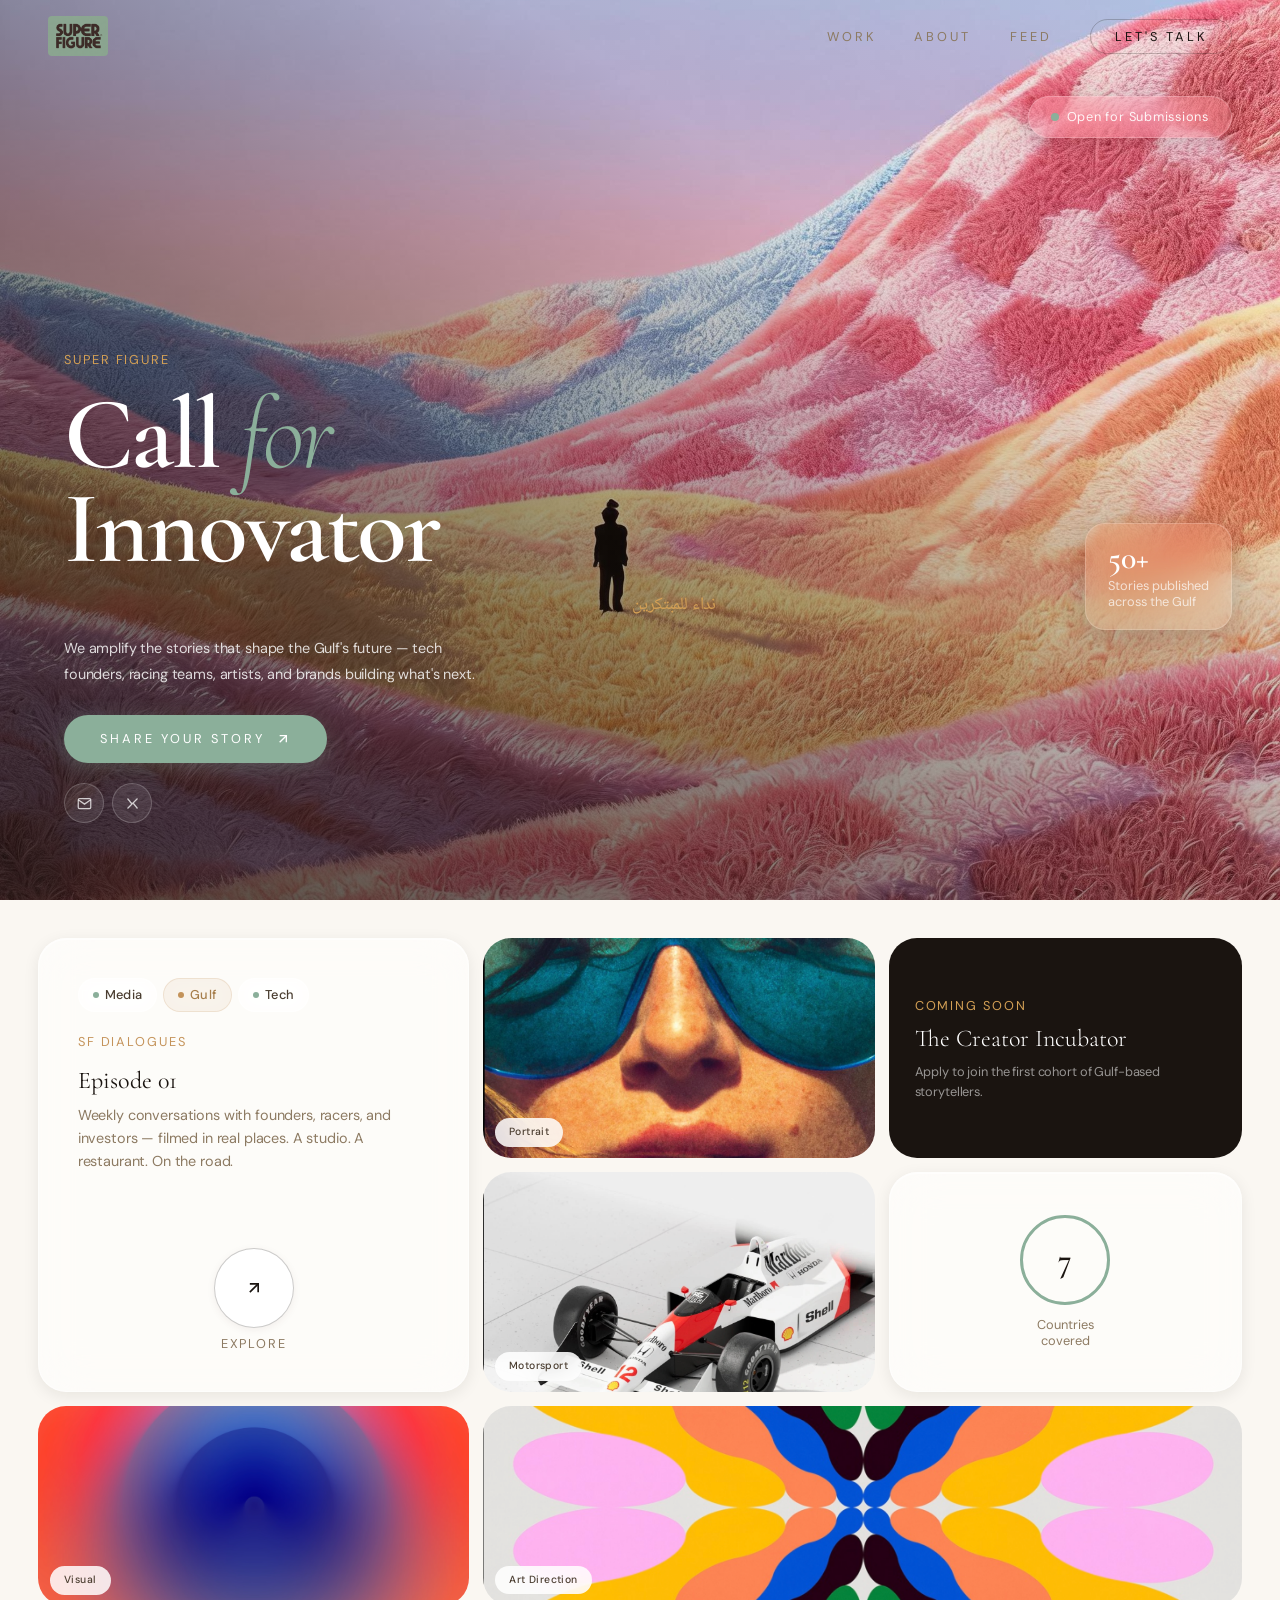
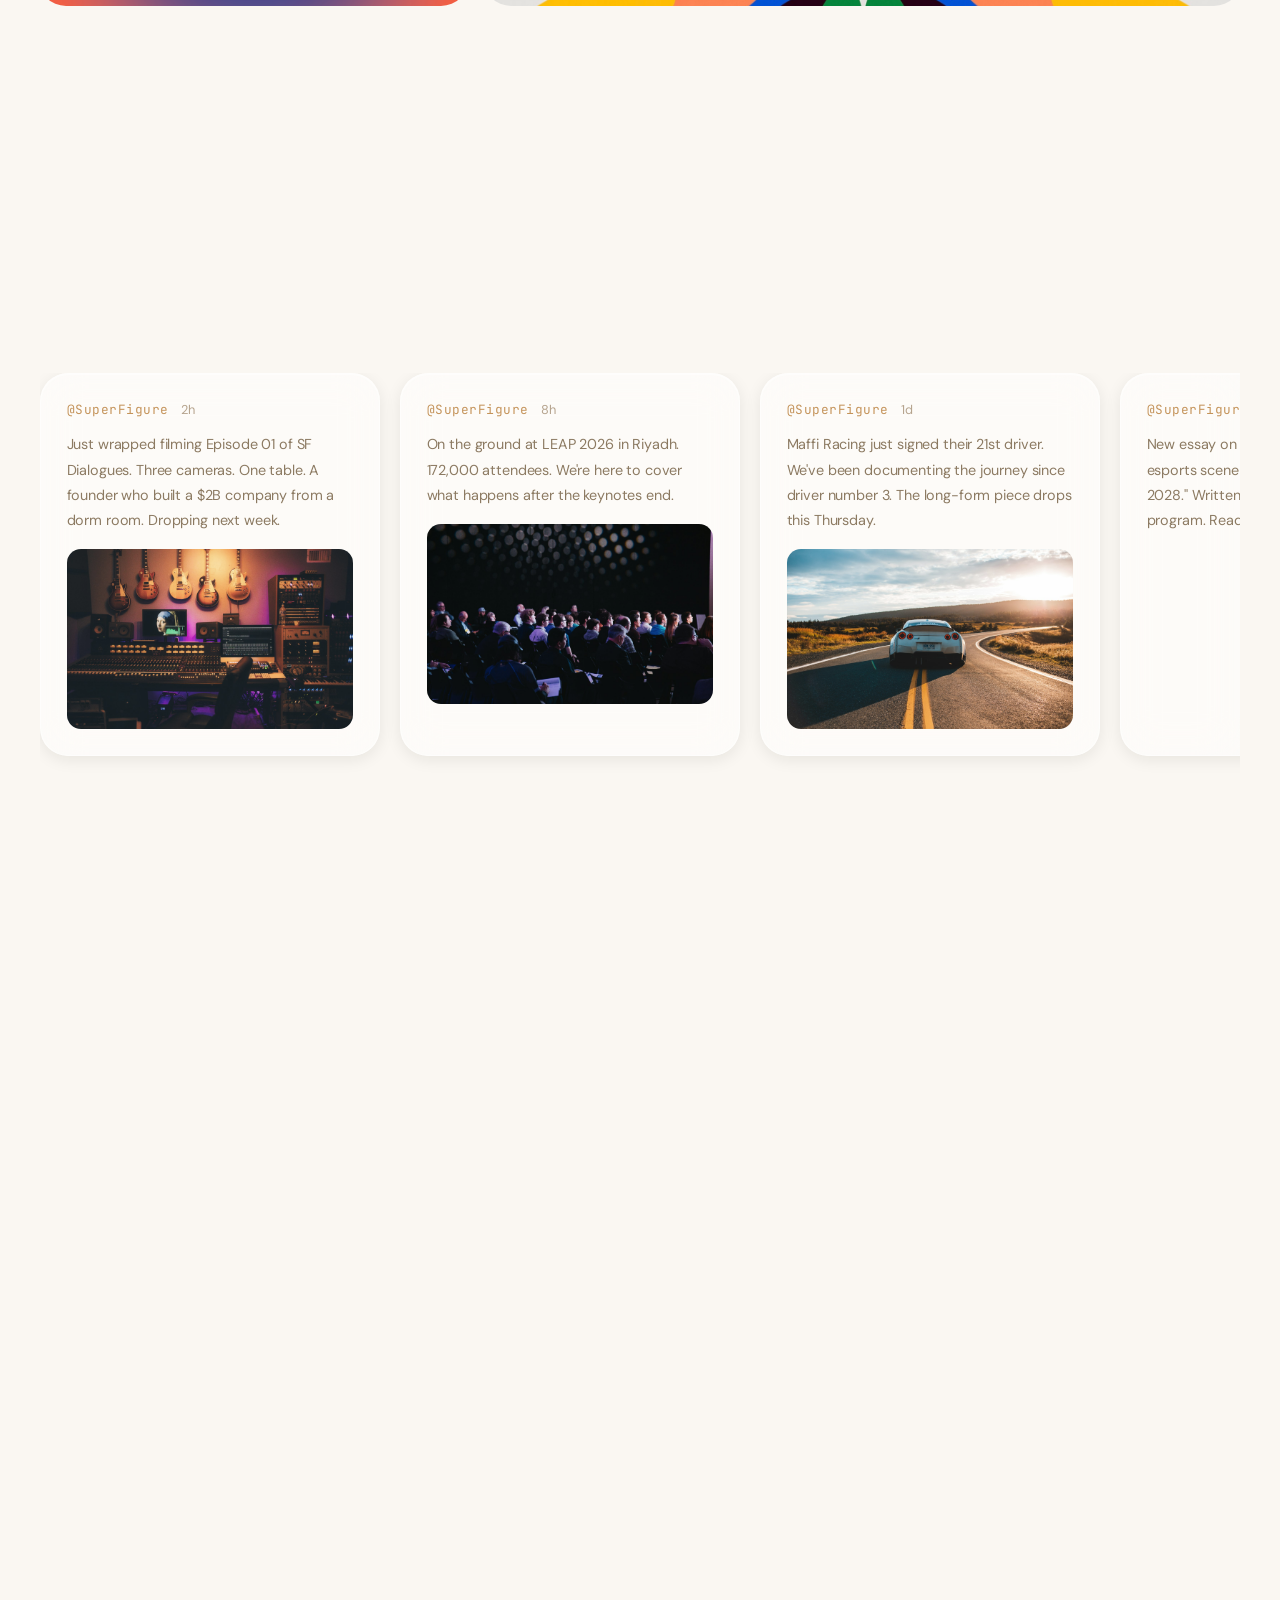
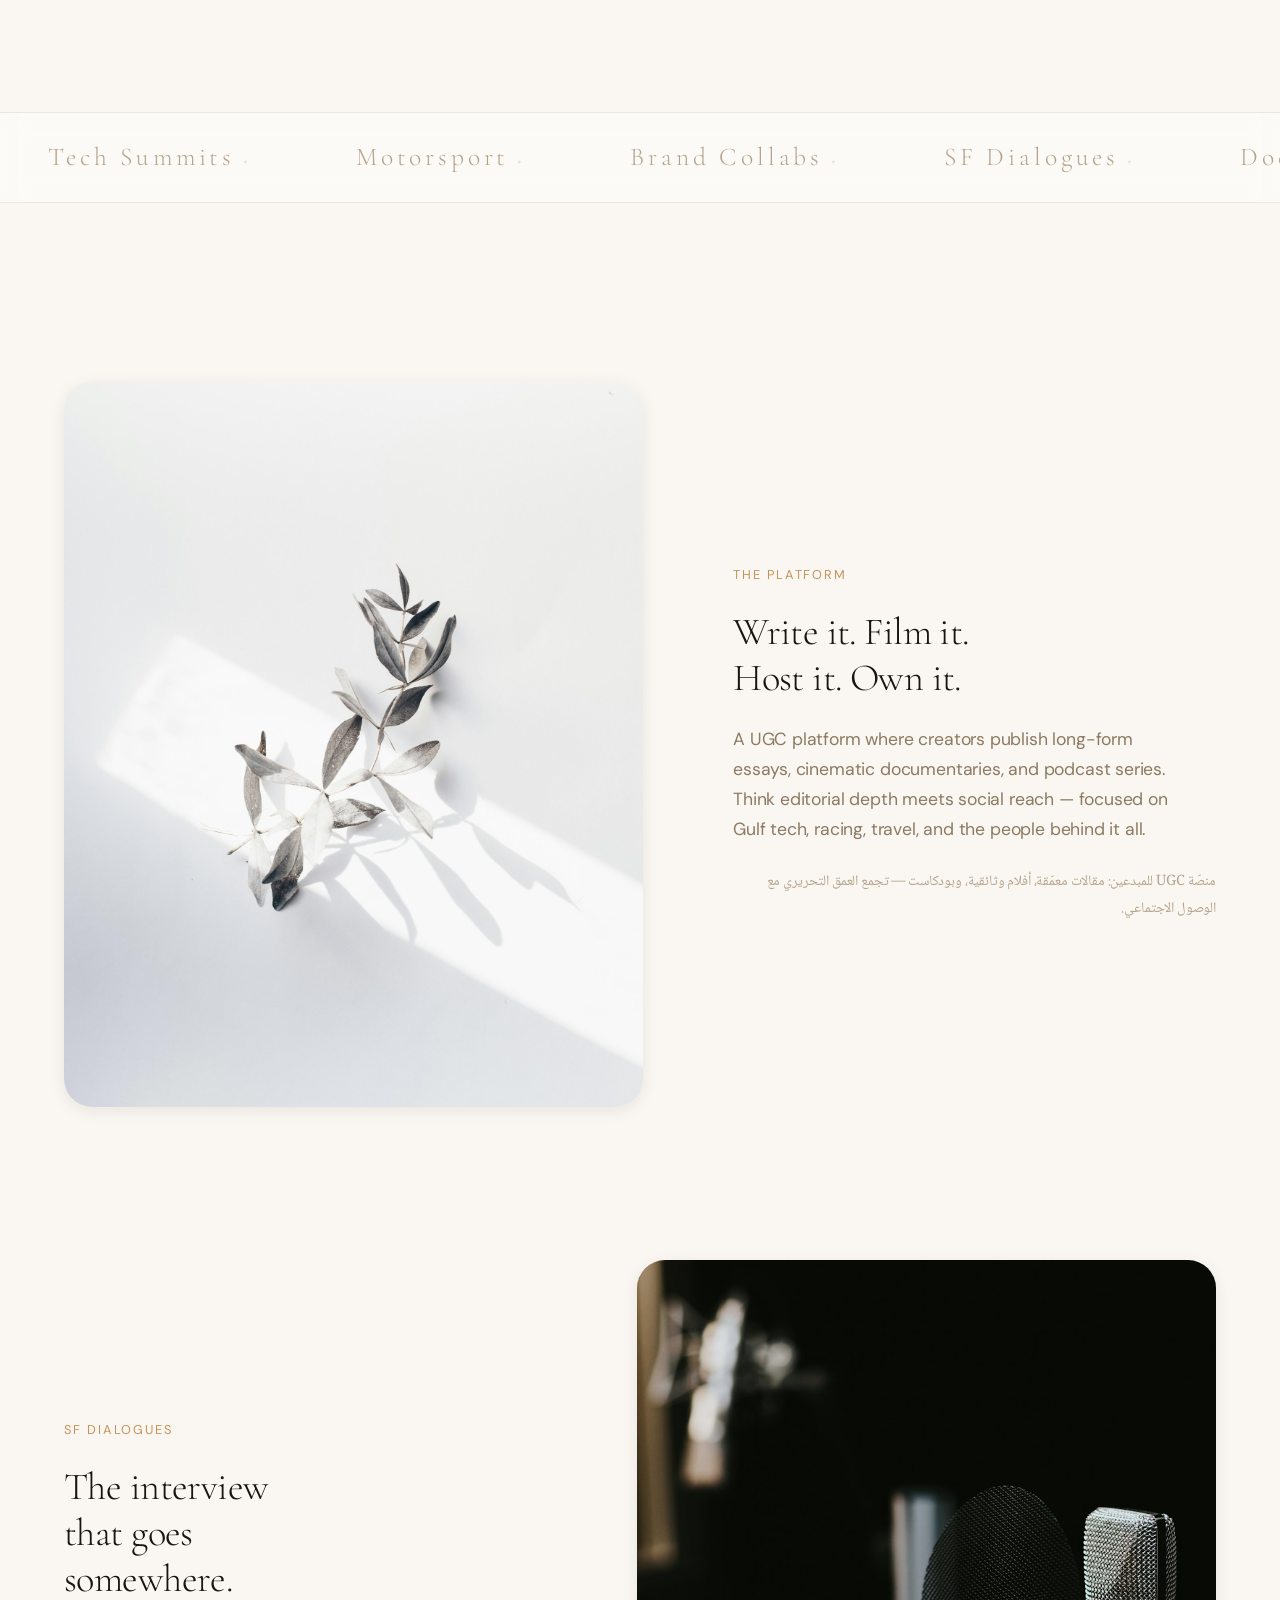
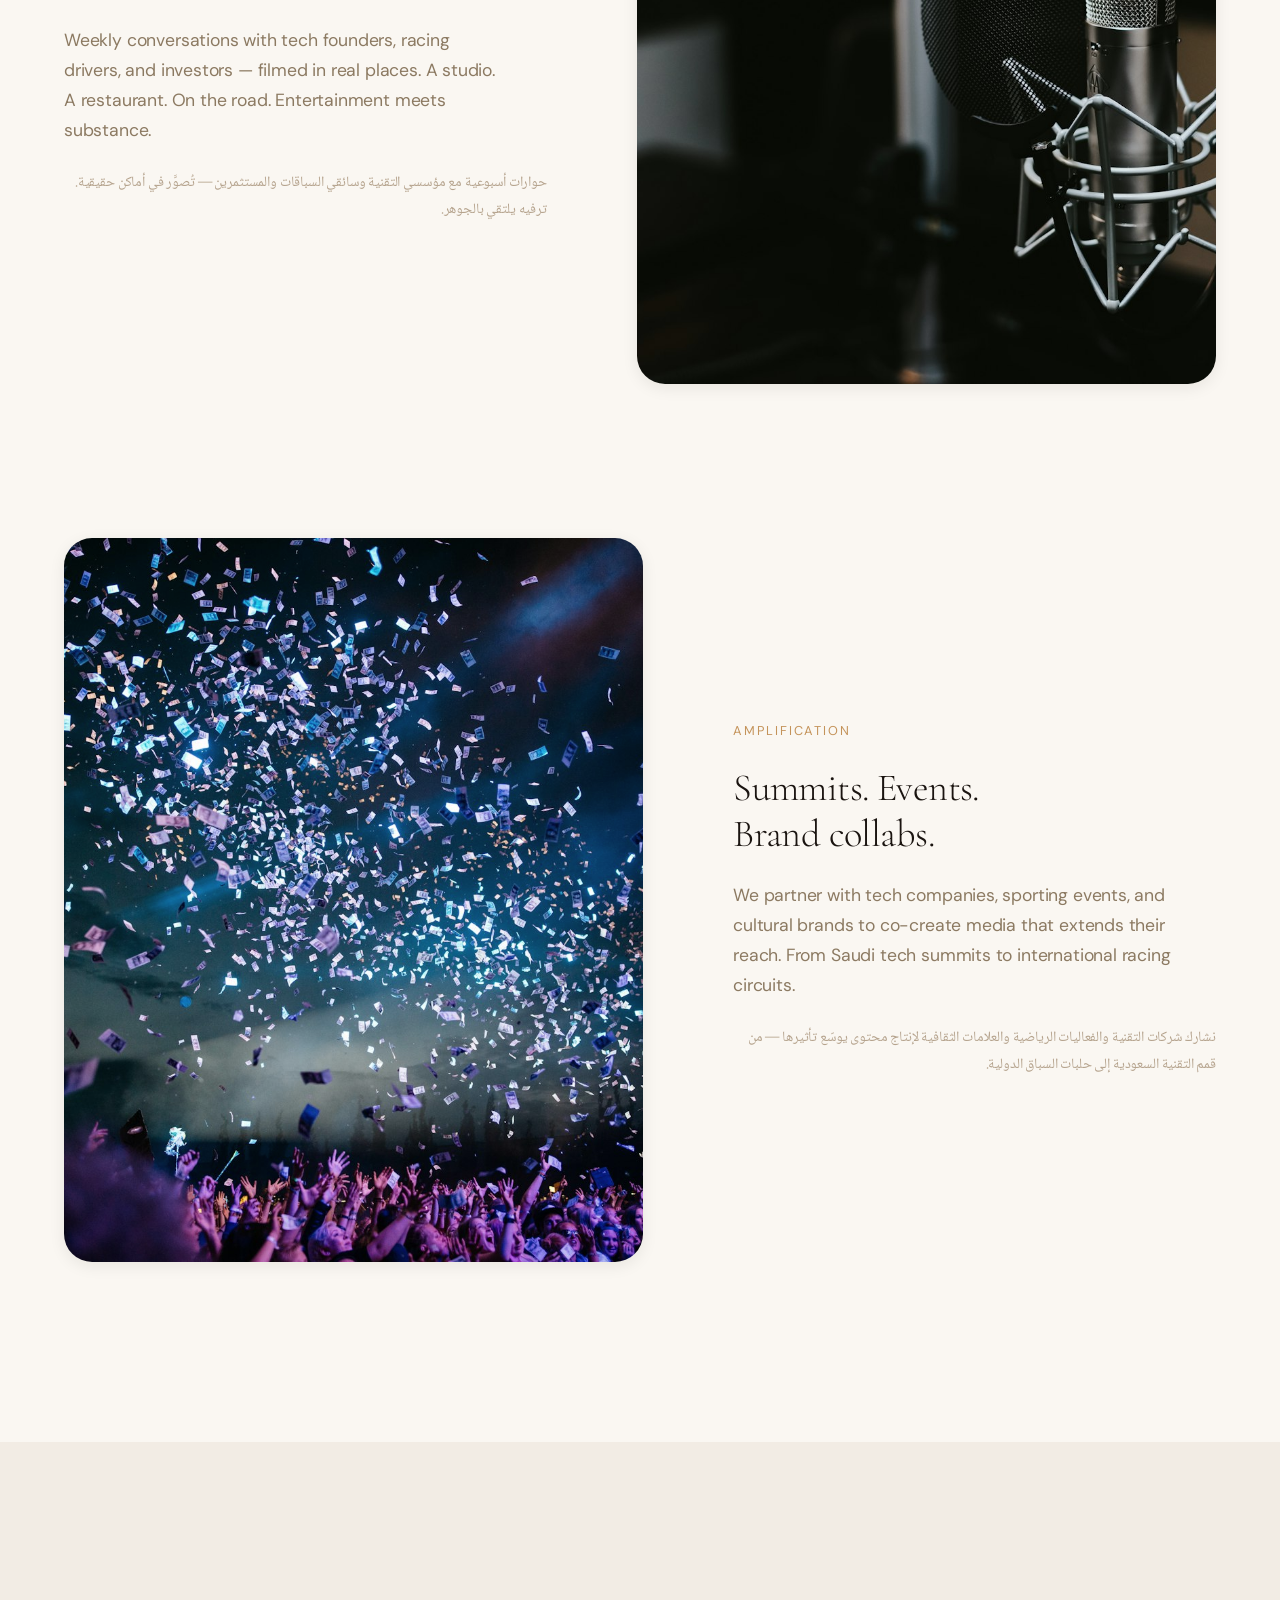
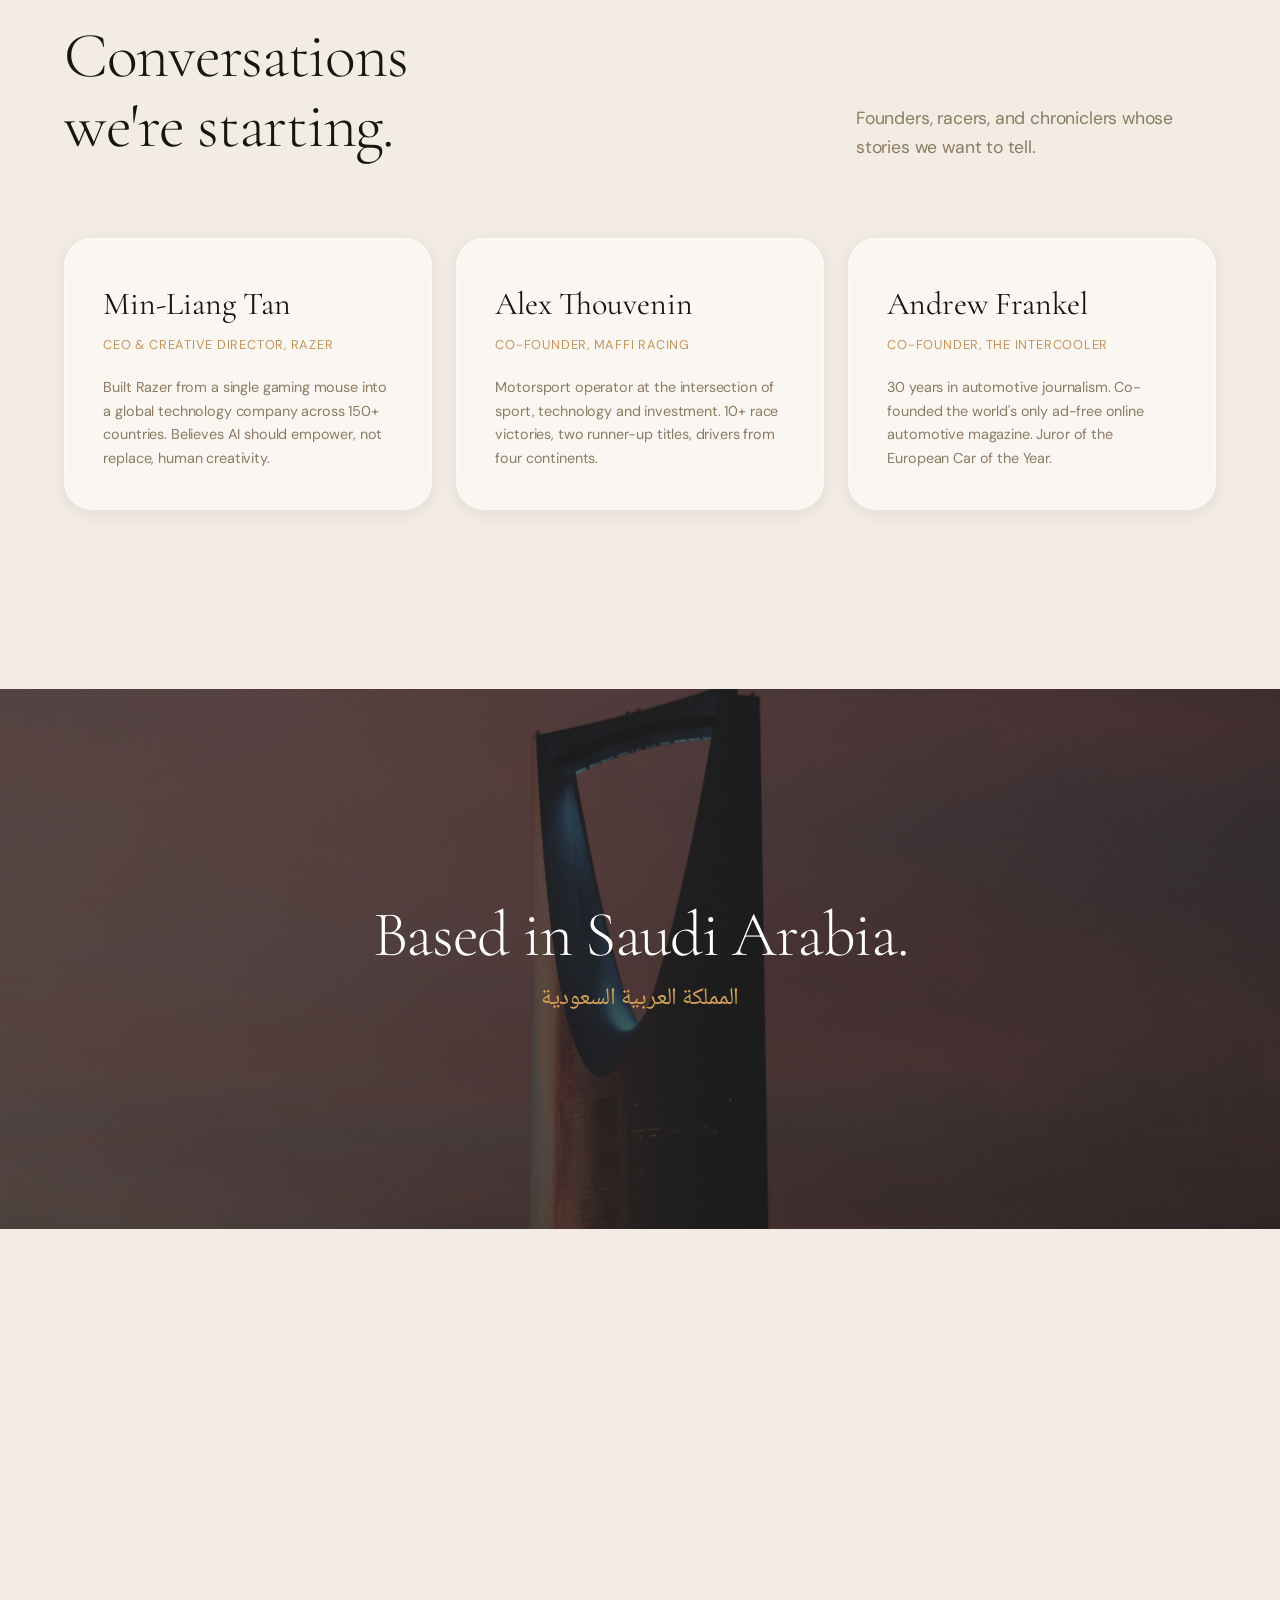
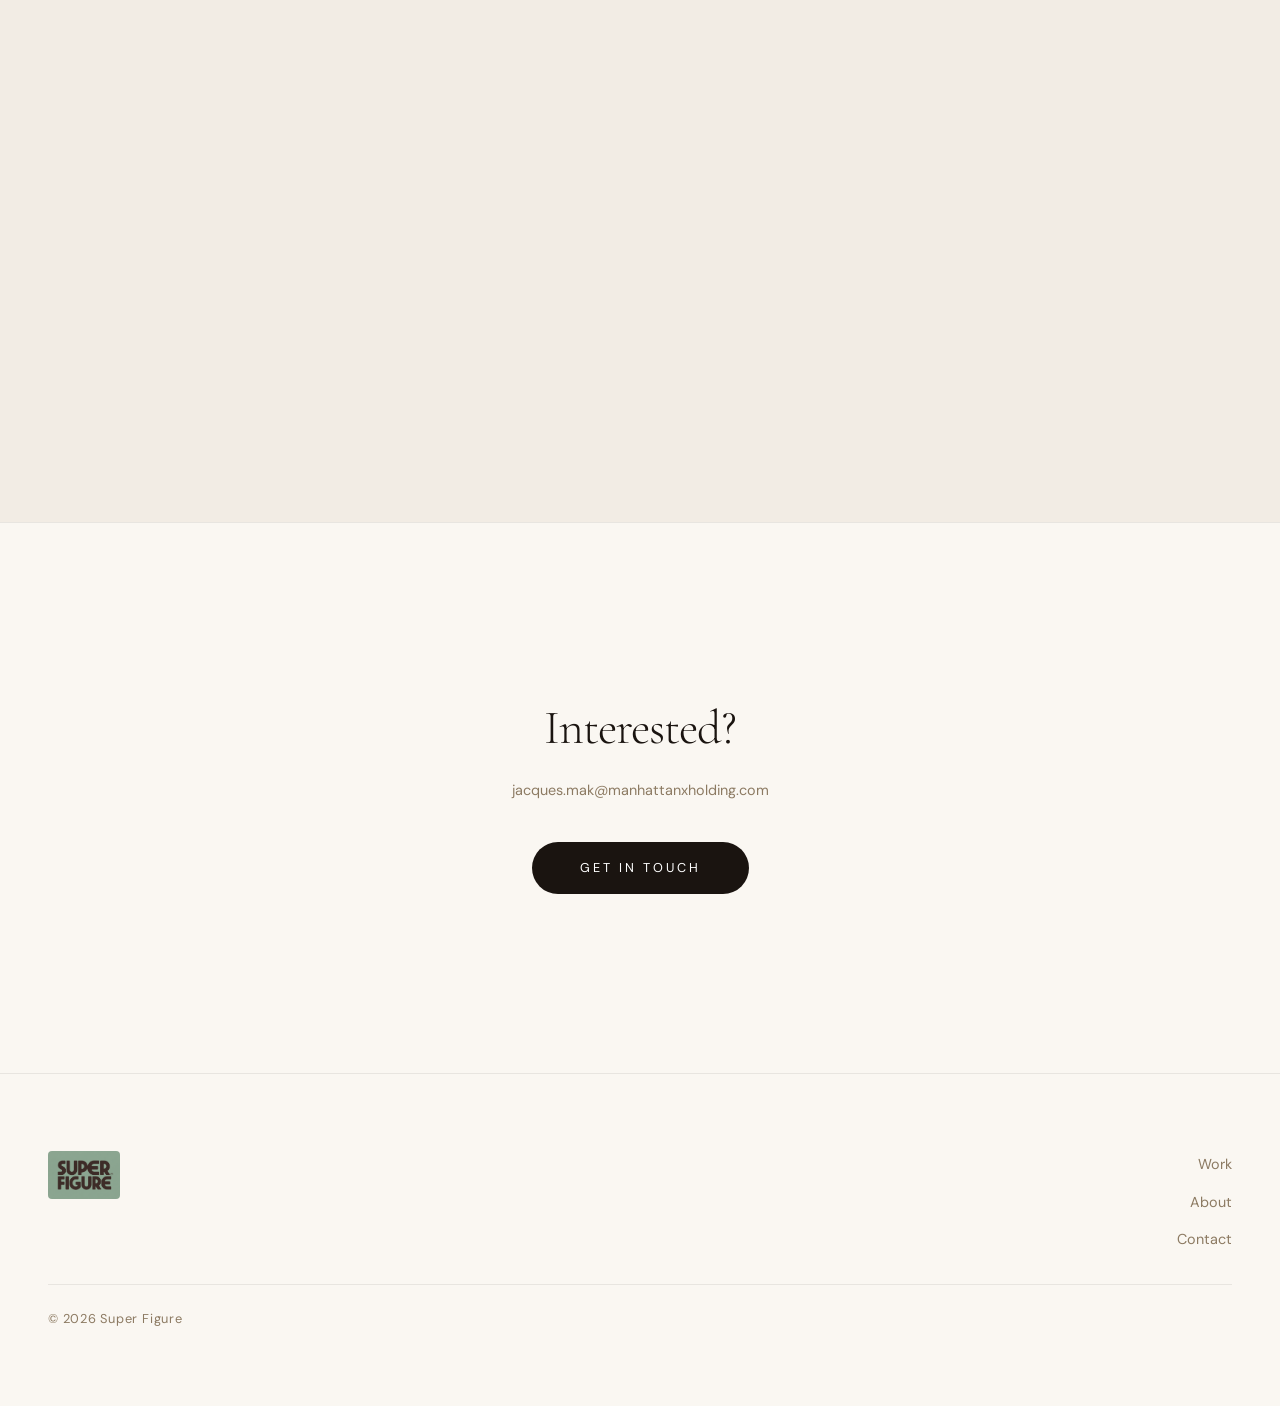
==== index.html @ fd744ec8 "people page" ====
<!DOCTYPE html>
<html lang="en" dir="ltr">
<head>
  <meta charset="UTF-8">
  <meta name="viewport" content="width=device-width, initial-scale=1.0">
  <title>SUPER FIGURE</title>
  <meta name="description" content="SUPER FIGURE — a media house for the Gulf and beyond.">
  <meta property="og:title" content="SUPER FIGURE">
  <meta property="og:description" content="A media house for the Gulf and beyond.">
  <meta property="og:type" content="website">

  <link rel="preconnect" href="https://fonts.googleapis.com">
  <link rel="preconnect" href="https://fonts.gstatic.com" crossorigin>
  <link href="https://fonts.googleapis.com/css2?family=Cormorant+Garamond:ital,wght@0,300;0,400;0,600;1,300;1,400&family=DM+Sans:ital,wght@0,300;0,400;0,500&family=JetBrains+Mono:wght@300;400&family=Noto+Naskh+Arabic:wght@400;500;600&display=swap" rel="stylesheet">
  <link rel="icon" type="image/svg+xml" href="favicon.svg">

  <link rel="stylesheet" href="styles/variables.css">
  <link rel="stylesheet" href="styles/base.css">
  <link rel="stylesheet" href="styles/components.css">
  <link rel="stylesheet" href="styles/animations.css">

  <style>
    .ar { font-family: var(--font-arabic); direction: rtl; }

    /* ===== SAGE BANDAGE STRIPS (background layer) ===== */
    .strips-bg {
      position: fixed;
      inset: 0;
      z-index: 0;
      pointer-events: none;
      overflow: hidden;
    }
    .strip {
      position: absolute;
      background: var(--sage);
      border-radius: 6px;
      will-change: transform;
      transition: transform 0.8s cubic-bezier(0.23, 1, 0.32, 1);
    }
    .strip--solid { opacity: 0.18; }
    .strip--outline {
      background: transparent;
      border: 3.5px solid var(--sage);
      opacity: 0.22;
    }
    .strip-1  { width: 420px; height: 48px; top: 4%;   left: -5%;  transform: rotate(-14deg); }
    .strip-2  { width: 600px; height: 38px; top: 12%;  right: -8%; transform: rotate(8deg); }
    .strip-3  { width: 320px; height: 56px; top: 26%;  left: 5%;   transform: rotate(-32deg); }
    .strip-4  { width: 500px; height: 32px; top: 38%;  right: 6%;  transform: rotate(18deg); }
    .strip-5  { width: 700px; height: 44px; top: 50%;  left: -10%; transform: rotate(-6deg); }
    .strip-6  { width: 350px; height: 60px; top: 60%;  right: -4%; transform: rotate(26deg); }
    .strip-7  { width: 550px; height: 36px; top: 72%;  left: 10%;  transform: rotate(-22deg); }
    .strip-8  { width: 440px; height: 42px; top: 84%;  right: 4%;  transform: rotate(12deg); }
    .strip-9  { width: 280px; height: 68px; top: 18%;  left: 48%;  transform: rotate(-38deg); }
    .strip-10 { width: 650px; height: 28px; top: 44%;  left: 22%;  transform: rotate(4deg); }
    .strip-11 { width: 380px; height: 50px; top: 68%;  left: 42%;  transform: rotate(-16deg); }
    .strip-12 { width: 480px; height: 36px; top: 90%;  left: 30%;  transform: rotate(24deg); }
    .strip-13 { width: 520px; height: 52px; top: 6%;   left: 35%;  transform: rotate(-10deg); }
    .strip-14 { width: 380px; height: 40px; top: 34%;  right: -6%; transform: rotate(28deg); }
    .strip-15 { width: 460px; height: 34px; top: 56%;  left: 55%;  transform: rotate(-28deg); }
    .strip-16 { width: 300px; height: 58px; top: 80%;  left: -3%;  transform: rotate(16deg); }

    /* ===== GLASS MIXIN ===== */
    .glass {
      background: rgba(255, 255, 255, 0.55);
      backdrop-filter: blur(20px) saturate(1.4);
      -webkit-backdrop-filter: blur(20px) saturate(1.4);
      border: 1px solid rgba(255, 255, 255, 0.5);
    }
    .glass-strong {
      background: rgba(255, 255, 255, 0.72);
      backdrop-filter: blur(32px) saturate(1.6);
      -webkit-backdrop-filter: blur(32px) saturate(1.6);
      border: 1px solid rgba(255, 255, 255, 0.6);
    }
    .glass-subtle {
      background: rgba(255, 255, 255, 0.35);
      backdrop-filter: blur(12px) saturate(1.2);
      -webkit-backdrop-filter: blur(12px) saturate(1.2);
      border: 1px solid rgba(255, 255, 255, 0.3);
    }

    /* ===== PILL TAGS ===== */
    .pill {
      display: inline-flex;
      align-items: center;
      gap: 6px;
      padding: 6px 14px;
      border-radius: var(--radius-pill);
      font-size: var(--text-xs);
      font-weight: 500;
      letter-spacing: 0.02em;
      border: 1px solid rgba(255,255,255,0.5);
      background: rgba(255, 255, 255, 0.55);
      backdrop-filter: blur(12px);
      -webkit-backdrop-filter: blur(12px);
      color: var(--color-text-secondary);
      white-space: nowrap;
    }
    .pill .dot {
      width: 6px;
      height: 6px;
      border-radius: 50%;
      background: var(--sage);
    }
    .pill--gold .dot { background: var(--gold); }
    .pill--gold { border-color: var(--gold-soft-strong); background: var(--gold-soft); color: var(--gold-dim); }

    /* ===== STAT BADGE ===== */
    .stat-badge {
      background: var(--color-surface);
      border: 1px solid var(--color-border);
      border-radius: var(--radius-lg);
      padding: 16px 20px;
      box-shadow: var(--shadow-bento);
    }
    .stat-badge .number {
      font-family: var(--font-display);
      font-size: var(--text-2xl);
      font-weight: 600;
      color: var(--color-text);
      line-height: 1;
      letter-spacing: var(--tracking-display);
    }
    .stat-badge .label {
      font-size: var(--text-xs);
      color: var(--color-text-muted);
      margin-top: 4px;
      line-height: 1.3;
    }

    /* ===== CIRCLE CTA ===== */
    .circle-cta {
      width: 80px;
      height: 80px;
      border-radius: 50%;
      border: 1px solid var(--color-border-strong);
      background: var(--color-surface);
      display: flex;
      align-items: center;
      justify-content: center;
      cursor: pointer;
      transition: all var(--duration-fast) var(--ease-out-quint);
      box-shadow: var(--shadow-sm);
      text-decoration: none;
    }
    .circle-cta:hover {
      background: var(--color-text);
      border-color: var(--color-text);
      transform: scale(1.06);
      box-shadow: var(--shadow-lg);
    }
    .circle-cta svg {
      width: 20px;
      height: 20px;
      stroke: var(--color-text);
      fill: none;
      stroke-width: 2;
      transition: stroke var(--duration-micro) ease;
    }
    .circle-cta:hover svg { stroke: var(--color-surface); }
    .circle-cta-label {
      font-size: var(--text-xs);
      letter-spacing: var(--tracking-label);
      text-transform: uppercase;
      color: var(--color-text-muted);
      text-align: center;
      line-height: 1.3;
    }
    .circle-cta-wrap {
      display: flex;
      flex-direction: column;
      align-items: center;
      gap: 8px;
    }

    /* ===== HERO — FULL-BLEED BACKGROUND IMAGE ===== */
    .hero {
      position: relative;
      z-index: 1;
      min-height: 100vh;
      width: 100%;
      overflow: hidden;
      display: flex;
      flex-direction: column;
      justify-content: flex-end;
    }
    .hero-bg {
      position: absolute;
      inset: 0;
      z-index: 0;
    }
    .hero-bg img {
      width: 100%;
      height: 100%;
      object-fit: cover;
    }
    .hero-bg::after {
      content: '';
      position: absolute;
      inset: 0;
      background:
        linear-gradient(
          to top right,
          rgba(26, 20, 16, 0.78) 0%,
          rgba(26, 20, 16, 0.45) 40%,
          rgba(26, 20, 16, 0.08) 70%,
          transparent 100%
        );
      pointer-events: none;
    }

    /* Floating badge — top-right */
    .hero-badge {
      position: absolute;
      top: calc(var(--header-height) + 1.5rem);
      right: clamp(1.5rem, 4vw, 3rem);
      z-index: 2;
      display: inline-flex;
      align-items: center;
      gap: 8px;
      padding: 10px 22px;
      border-radius: var(--radius-pill);
      background: rgba(255,255,255,0.15);
      backdrop-filter: blur(20px) saturate(1.4);
      -webkit-backdrop-filter: blur(20px) saturate(1.4);
      border: 1px solid rgba(255,255,255,0.2);
      font-size: var(--text-xs);
      letter-spacing: 0.06em;
      color: rgba(255,255,255,0.9);
      box-shadow: 0 4px 24px rgba(0,0,0,0.15);
      opacity: 0;
      animation: heroUp 0.8s var(--ease-out-quint) 0.2s forwards;
    }
    .hero-badge .badge-dot {
      width: 8px;
      height: 8px;
      border-radius: 50%;
      background: var(--sage);
      animation: badgePulse 2s ease-in-out infinite;
    }
    @keyframes badgePulse {
      0%, 100% { opacity: 0.5; transform: scale(0.9); }
      50% { opacity: 1; transform: scale(1.1); }
    }

    /* Floating stat badge — right side */
    .hero-stat {
      position: absolute;
      right: clamp(1.5rem, 4vw, 3rem);
      bottom: 30%;
      z-index: 2;
      background: rgba(255,255,255,0.12);
      backdrop-filter: blur(20px) saturate(1.4);
      -webkit-backdrop-filter: blur(20px) saturate(1.4);
      border: 1px solid rgba(255,255,255,0.18);
      border-radius: var(--radius-lg);
      padding: 18px 22px;
      box-shadow: 0 8px 32px rgba(0,0,0,0.15);
      opacity: 0;
      animation: heroUp 0.8s var(--ease-out-quint) 0.4s forwards;
    }
    .hero-stat .number {
      font-family: var(--font-display);
      font-size: var(--text-xl);
      font-weight: 600;
      color: #fff;
      line-height: 1;
    }
    .hero-stat .label {
      font-size: var(--text-xs);
      color: rgba(255,255,255,0.7);
      margin-top: 4px;
      line-height: 1.3;
    }

    /* Hero text — bottom-left */
    .hero-content {
      position: relative;
      z-index: 2;
      padding: 0 clamp(1.5rem, 5vw, 4rem) clamp(3rem, 6vw, 5rem);
      max-width: 780px;
    }
    .hero-eyebrow {
      font-size: var(--text-xs);
      letter-spacing: var(--tracking-label);
      text-transform: uppercase;
      color: var(--gold-bright);
      margin-bottom: 1rem;
      display: block;
      opacity: 0;
      animation: heroUp 0.8s var(--ease-out-quint) 0.15s forwards;
    }
    .hero-title {
      font-family: var(--font-display);
      font-size: clamp(3.5rem, 8vw, 7rem);
      font-weight: 600;
      line-height: 0.92;
      letter-spacing: var(--tracking-hero);
      color: #fff;
      margin-bottom: 1rem;
      opacity: 0;
      transform: translateY(30px);
      animation: heroUp 1s var(--ease-out-quint) 0.2s forwards;
    }
    @keyframes heroUp {
      to { opacity: 1; transform: translateY(0); }
    }
    .hero-title .accent {
      color: var(--sage);
      font-weight: 300;
      font-style: italic;
    }
    .hero-subtitle {
      font-family: var(--font-arabic);
      font-size: var(--text-base);
      color: var(--gold-bright);
      direction: rtl;
      margin-bottom: 1rem;
      opacity: 0;
      animation: heroUp 0.8s var(--ease-out-quint) 0.35s forwards;
    }
    .hero-desc {
      font-size: var(--text-sm);
      color: rgba(255,255,255,0.82);
      max-width: 440px;
      line-height: 1.75;
      letter-spacing: var(--tracking-body);
      margin-bottom: 1.75rem;
      opacity: 0;
      animation: heroUp 0.8s var(--ease-out-quint) 0.45s forwards;
    }
    .hero-cta-row {
      display: flex;
      gap: 12px;
      align-items: center;
      flex-wrap: wrap;
      opacity: 0;
      animation: heroUp 0.8s var(--ease-out-quint) 0.55s forwards;
    }
    .hero-cta-row .btn-share {
      display: inline-flex;
      align-items: center;
      gap: 10px;
      padding: 14px 36px;
      border-radius: var(--radius-pill);
      background: var(--sage);
      color: #fff;
      font-size: var(--text-xs);
      letter-spacing: 3px;
      text-transform: uppercase;
      text-decoration: none;
      border: none;
      cursor: pointer;
      transition: all var(--duration-fast) ease;
      box-shadow: 0 4px 20px rgba(139,175,154,0.3);
    }
    .hero-cta-row .btn-share:hover {
      background: #7a9f8a;
      transform: translateY(-2px);
      box-shadow: 0 8px 32px rgba(139,175,154,0.4);
    }
    .hero-cta-row .btn-share svg {
      width: 16px;
      height: 16px;
      stroke: #fff;
      fill: none;
      stroke-width: 2;
    }
    .hero-social {
      display: flex;
      gap: 8px;
      margin-top: 1.25rem;
      opacity: 0;
      animation: heroUp 0.8s var(--ease-out-quint) 0.65s forwards;
    }
    .hero-social-btn {
      width: 40px;
      height: 40px;
      border-radius: 50%;
      border: 1px solid rgba(255,255,255,0.2);
      background: rgba(255,255,255,0.08);
      backdrop-filter: blur(8px);
      -webkit-backdrop-filter: blur(8px);
      display: flex;
      align-items: center;
      justify-content: center;
      cursor: pointer;
      transition: all var(--duration-micro) ease;
      text-decoration: none;
    }
    .hero-social-btn:hover {
      border-color: rgba(255,255,255,0.4);
      background: rgba(255,255,255,0.18);
    }
    .hero-social-btn svg {
      width: 15px;
      height: 15px;
      stroke: rgba(255,255,255,0.75);
      fill: none;
      stroke-width: 2;
    }

    /* ===== CEREEN BENTO GRID ===== */
    .bento-grid {
      max-width: var(--max-width-wide);
      margin: 0 auto;
      padding: clamp(1.5rem, 3vw, 3rem) clamp(1rem, 3vw, 2.5rem);
      display: grid;
      grid-template-columns: 1.1fr 1fr 0.9fr;
      grid-template-rows: 220px 220px 200px;
      gap: 14px;
      position: relative;
      z-index: 1;
    }

    /* Cell base */
    .bento-cell {
      position: relative;
      border-radius: var(--radius-xl);
      overflow: hidden;
      background: var(--cream-deep);
      transition: transform var(--duration-normal) var(--ease-out-quint), box-shadow var(--duration-normal) var(--ease-out-quad);
    }
    .bento-cell:hover {
      transform: translateY(-3px);
      box-shadow: var(--shadow-card-hover);
    }
    .bento-cell img {
      width: 100%;
      height: 100%;
      object-fit: cover;
      transition: transform var(--duration-glacial) var(--ease-out-quint), filter var(--duration-slow) var(--ease-out-quad);
    }
    .bento-cell:hover img { transform: scale(1.04); }

    /* Spanning cells */
    .bento-cell--tall { grid-row: span 2; }
    .bento-cell--wide { grid-column: span 2; }

    /* Glass content cell */
    .bento-cell--glass {
      background: rgba(255, 255, 255, 0.6);
      backdrop-filter: blur(24px) saturate(1.5);
      -webkit-backdrop-filter: blur(24px) saturate(1.5);
      border: 1px solid rgba(255, 255, 255, 0.5);
      box-shadow: var(--shadow-md), inset 0 1px 0 rgba(255,255,255,0.6);
      display: flex;
      flex-direction: column;
      justify-content: center;
      padding: clamp(1.5rem, 3vw, 2.5rem);
    }
    .bento-cell--glass .bento-pills {
      display: flex;
      flex-wrap: wrap;
      gap: 6px;
      margin-bottom: 1.25rem;
    }
    .bento-cell--glass .bento-label {
      font-size: var(--text-xs);
      letter-spacing: var(--tracking-label);
      text-transform: uppercase;
      color: var(--gold);
      margin-bottom: 0.75rem;
    }
    .bento-cell--glass .bento-title {
      font-family: var(--font-display);
      font-size: var(--text-lg);
      color: var(--color-text);
      font-weight: 400;
      line-height: 1.3;
    }
    .bento-cell--glass .bento-sub {
      font-size: var(--text-sm);
      color: var(--color-text-muted);
      margin-top: 0.5rem;
      line-height: 1.6;
    }

    /* Pill overlay on image cells */
    .bento-cell .cell-pill {
      position: absolute;
      bottom: 12px;
      left: 12px;
      background: rgba(255,255,255,0.85);
      backdrop-filter: blur(10px);
      -webkit-backdrop-filter: blur(10px);
      padding: 6px 14px;
      border-radius: var(--radius-pill);
      font-size: 0.65rem;
      font-weight: 500;
      letter-spacing: 0.04em;
      color: var(--color-text-secondary);
      border: none;
    }

    /* Stat ring cell */
    .bento-cell--stat {
      background: rgba(255, 255, 255, 0.6);
      backdrop-filter: blur(24px) saturate(1.5);
      -webkit-backdrop-filter: blur(24px) saturate(1.5);
      border: 1px solid rgba(255, 255, 255, 0.5);
      box-shadow: var(--shadow-md), inset 0 1px 0 rgba(255,255,255,0.6);
      display: flex;
      flex-direction: column;
      align-items: center;
      justify-content: center;
      gap: 12px;
      padding: 1.5rem;
    }
    .stat-ring {
      width: 90px;
      height: 90px;
      border-radius: 50%;
      border: 3px solid var(--sage);
      display: flex;
      align-items: center;
      justify-content: center;
      position: relative;
    }
    .stat-ring .number {
      font-family: var(--font-display);
      font-size: var(--text-xl);
      font-weight: 600;
      color: var(--color-text);
      line-height: 1;
    }
    .stat-ring-label {
      font-size: var(--text-xs);
      color: var(--color-text-muted);
      text-align: center;
      line-height: 1.3;
    }

    /* Promo card */
    .bento-cell--promo {
      background: var(--night-earth);
      display: flex;
      flex-direction: column;
      justify-content: center;
      padding: clamp(1.25rem, 2vw, 2rem);
      border: none;
    }
    .bento-cell--promo .promo-label {
      font-size: var(--text-xs);
      letter-spacing: var(--tracking-label);
      text-transform: uppercase;
      color: var(--gold-bright);
      margin-bottom: 0.5rem;
    }
    .bento-cell--promo .promo-title {
      font-family: var(--font-display);
      font-size: var(--text-lg);
      color: #fff;
      font-weight: 300;
      line-height: 1.25;
    }
    .bento-cell--promo .promo-sub {
      font-size: var(--text-xs);
      color: rgba(255,255,255,0.55);
      margin-top: 0.5rem;
      line-height: 1.5;
    }

    /* Grid cell assignments */
    .bc-1 { grid-column: 1; grid-row: 1 / 3; } /* tall glass card */
    .bc-2 { grid-column: 2; grid-row: 1; } /* image */
    .bc-3 { grid-column: 3; grid-row: 1; } /* promo card */
    .bc-4 { grid-column: 2; grid-row: 2; } /* image */
    .bc-5 { grid-column: 3; grid-row: 2; } /* stat ring */
    .bc-6 { grid-column: 1; grid-row: 3; } /* image */
    .bc-7 { grid-column: 2 / 4; grid-row: 3; } /* wide image */

    /* ===== MANIFESTO ===== */
    .manifesto {
      padding: clamp(6rem, 14vw, 12rem) clamp(2rem, 6vw, 4rem);
      position: relative;
      z-index: 1;
    }
    .manifesto-inner {
      max-width: 640px;
      margin: 0 auto;
      text-align: center;
    }
    .manifesto p {
      font-family: var(--font-display);
      font-size: clamp(1.4rem, 2.5vw, 2.2rem);
      color: var(--color-text);
      font-weight: 300;
      line-height: 1.6;
      letter-spacing: var(--tracking-display);
    }
    .manifesto p em {
      color: var(--gold);
      font-style: normal;
    }
    .manifesto .ar-text {
      font-family: var(--font-arabic);
      font-size: var(--text-base);
      color: var(--muted-sand);
      direction: rtl;
      line-height: 1.9;
      margin-top: 2rem;
    }

    /* ===== MARQUEE ===== */
    .marquee-strip {
      border-top: 1px solid var(--color-border);
      border-bottom: 1px solid var(--color-border);
      padding: 1.5rem 0;
      overflow: hidden;
      background: rgba(255,255,255,0.4);
      backdrop-filter: blur(12px);
      -webkit-backdrop-filter: blur(12px);
      position: relative;
      z-index: 1;
    }
    .marquee-track {
      display: flex;
      width: max-content;
      animation: marqueeScroll 25s linear infinite;
    }
    .marquee-strip:hover .marquee-track { animation-play-state: paused; }
    .marquee-item {
      font-family: var(--font-display);
      font-size: clamp(1.2rem, 2vw, 1.8rem);
      font-weight: 300;
      letter-spacing: var(--tracking-label);
      color: var(--desert-haze);
      white-space: nowrap;
      padding: 0 3rem;
    }
    .marquee-sep {
      color: var(--cream-dark);
      padding: 0 0.5rem;
      font-size: 0.6em;
      vertical-align: middle;
    }
    @keyframes marqueeScroll {
      0% { transform: translateX(0); }
      100% { transform: translateX(-50%); }
    }

    /* ===== EDITORIAL SECTION ===== */
    .editorial {
      padding: clamp(6rem, 14vw, 14rem) clamp(2rem, 6vw, 4rem);
      position: relative;
      z-index: 1;
    }
    .editorial-inner {
      max-width: var(--max-width);
      margin: 0 auto;
    }
    .ed-block {
      display: grid;
      grid-template-columns: 1.2fr 1fr;
      gap: clamp(3rem, 7vw, 8rem);
      align-items: center;
      margin-bottom: clamp(6rem, 12vw, 10rem);
    }
    .ed-block:last-child { margin-bottom: 0; }
    .ed-block.flip { grid-template-columns: 1fr 1.2fr; }
    .ed-block.flip .ed-img { order: 2; }
    .ed-block.flip .ed-text { order: 1; }
    .ed-img {
      position: relative;
      overflow: hidden;
      border-radius: var(--radius-xl);
      box-shadow: var(--shadow-md);
    }
    .ed-img img {
      width: 100%;
      aspect-ratio: 4/5;
      object-fit: cover;
      filter: saturate(0.85);
      transition: transform var(--duration-glacial) var(--ease-out-quint);
    }
    .ed-img:hover img { transform: scale(1.03); }
    .ed-label {
      font-size: var(--text-xs);
      letter-spacing: var(--tracking-label);
      text-transform: uppercase;
      color: var(--gold);
      margin-bottom: 1.5rem;
      display: block;
    }
    .ed-title {
      font-family: var(--font-display);
      font-size: clamp(1.8rem, 3vw, 3rem);
      color: var(--color-text);
      font-weight: 300;
      line-height: 1.2;
      letter-spacing: var(--tracking-title);
      margin-bottom: 1.5rem;
    }
    .ed-body {
      font-size: var(--text-base);
      color: var(--color-text-muted);
      line-height: 1.7;
      letter-spacing: var(--tracking-body);
      max-width: 440px;
    }
    .ed-ar {
      font-family: var(--font-arabic);
      font-size: var(--text-sm);
      color: var(--desert-haze);
      direction: rtl;
      margin-top: 1.5rem;
      line-height: 1.9;
    }

    /* ===== X / TWITTER FEED ===== */
    .xfeed-section {
      padding: clamp(6rem, 14vw, 14rem) 0;
      overflow: hidden;
      position: relative;
      z-index: 1;
    }
    .xfeed-inner {
      max-width: var(--max-width);
      margin: 0 auto;
      padding: 0 clamp(2rem, 6vw, 4rem);
    }
    .xfeed-header {
      display: flex;
      justify-content: space-between;
      align-items: flex-end;
      margin-bottom: clamp(2.5rem, 5vw, 4rem);
    }
    .xfeed-scroll {
      display: flex;
      gap: clamp(1rem, 2vw, 1.25rem);
      overflow-x: auto;
      scroll-snap-type: x mandatory;
      -webkit-overflow-scrolling: touch;
      padding-bottom: 1.5rem;
      margin: 0 calc(-1 * clamp(2rem, 6vw, 4rem));
      padding-left: clamp(2rem, 6vw, 4rem);
      padding-right: clamp(2rem, 6vw, 4rem);
      scrollbar-width: thin;
      scrollbar-color: var(--cream-dark) transparent;
    }
    .xfeed-scroll::-webkit-scrollbar { height: 4px; }
    .xfeed-scroll::-webkit-scrollbar-track { background: transparent; }
    .xfeed-scroll::-webkit-scrollbar-thumb {
      background: var(--cream-dark);
      border-radius: 4px;
    }
    .xfeed-card {
      flex: 0 0 340px;
      scroll-snap-align: start;
      background: rgba(255, 255, 255, 0.55);
      backdrop-filter: blur(20px) saturate(1.4);
      -webkit-backdrop-filter: blur(20px) saturate(1.4);
      border: 1px solid rgba(255, 255, 255, 0.45);
      border-radius: var(--radius-xl);
      padding: clamp(1.25rem, 2vw, 1.75rem);
      transition: border-color var(--duration-fast) var(--ease-out-quad), transform var(--duration-normal) var(--ease-out-quint), box-shadow var(--duration-normal) var(--ease-out-quad);
      box-shadow: var(--shadow-md), inset 0 1px 0 rgba(255,255,255,0.5);
    }
    .xfeed-card:hover {
      border-color: var(--color-border-hover);
      transform: translateY(-4px);
      box-shadow: var(--shadow-card-hover);
    }
    .xfeed-meta {
      display: flex;
      align-items: center;
      gap: 0.75rem;
      margin-bottom: 0.75rem;
    }
    .xfeed-handle {
      font-family: var(--font-mono);
      font-size: var(--text-xs);
      color: var(--gold);
      letter-spacing: 0.5px;
    }
    .xfeed-time {
      font-size: var(--text-xs);
      color: var(--desert-haze);
    }
    .xfeed-text {
      font-size: var(--text-sm);
      color: var(--color-text-muted);
      line-height: 1.75;
      letter-spacing: var(--tracking-body);
      margin-bottom: 1rem;
    }
    .xfeed-card:last-child .xfeed-text:last-child { margin-bottom: 0; }
    .xfeed-img {
      border-radius: var(--radius-md);
      overflow: hidden;
    }
    .xfeed-img img {
      width: 100%;
      height: 180px;
      object-fit: cover;
      filter: saturate(0.85);
      transition: transform var(--duration-glacial) var(--ease-out-quint), filter var(--duration-slow) var(--ease-out-quad);
    }
    .xfeed-card:hover .xfeed-img img {
      transform: scale(1.04);
      filter: saturate(1);
    }

    /* ===== PEOPLE (bento feel) ===== */
    .people-section {
      padding: clamp(6rem, 14vw, 14rem) clamp(2rem, 6vw, 4rem);
      background: var(--color-bg-alt);
      position: relative;
      z-index: 1;
    }
    .people-inner {
      max-width: var(--max-width);
      margin: 0 auto;
    }
    .people-header {
      display: grid;
      grid-template-columns: 1fr 1fr;
      gap: 4rem;
      align-items: end;
      margin-bottom: clamp(3rem, 6vw, 5rem);
    }
    .people-header h2 {
      font-family: var(--font-display);
      font-size: var(--text-3xl);
      font-weight: 300;
      color: var(--color-text);
      line-height: 1.1;
      letter-spacing: var(--tracking-display);
    }
    .people-header p {
      font-size: var(--text-base);
      color: var(--color-text-muted);
      max-width: 360px;
      justify-self: end;
    }
    .people-grid {
      display: grid;
      grid-template-columns: repeat(3, 1fr);
      grid-template-rows: auto;
      gap: clamp(1rem, 2vw, 1.5rem);
    }
    .person-card {
      background: rgba(255, 255, 255, 0.55);
      backdrop-filter: blur(20px) saturate(1.4);
      -webkit-backdrop-filter: blur(20px) saturate(1.4);
      border: 1px solid rgba(255, 255, 255, 0.45);
      padding: clamp(2rem, 3vw, 2.5rem);
      border-radius: var(--radius-xl);
      transition: border-color var(--duration-fast) var(--ease-out-quad), transform var(--duration-normal) var(--ease-out-quint), box-shadow var(--duration-normal) var(--ease-out-quad);
      position: relative;
      overflow: hidden;
      box-shadow: var(--shadow-md), inset 0 1px 0 rgba(255,255,255,0.5);
    }
    .person-card::before {
      content: '';
      position: absolute;
      top: 0; left: 0;
      width: 3px; height: 0;
      background: var(--gold);
      border-radius: 3px 0 0 3px;
      transition: height var(--duration-slow) var(--ease-out);
    }
    .person-card:hover {
      border-color: var(--color-border-hover);
      transform: translateY(-4px);
      box-shadow: var(--shadow-card-hover);
    }
    .person-card:hover::before { height: 100%; }
    .person-name {
      font-family: var(--font-display);
      font-size: var(--text-xl);
      color: var(--color-text);
      font-weight: 400;
      margin-bottom: 0.4rem;
    }
    .person-role {
      font-size: var(--text-xs);
      color: var(--gold);
      letter-spacing: 0.06em;
      text-transform: uppercase;
      margin-bottom: 1.25rem;
    }
    .person-bio {
      font-size: var(--text-sm);
      color: var(--color-text-muted);
      line-height: 1.65;
      letter-spacing: var(--tracking-body);
    }

    /* ===== FULL-BLEED PARALLAX ===== */
    .fullbleed {
      position: relative;
      height: 60vh;
      min-height: 400px;
      overflow: hidden;
      border-radius: 0;
    }
    .fullbleed img {
      width: 100%;
      height: 130%;
      object-fit: cover;
      position: absolute;
      top: -15%;
      left: 0;
      filter: saturate(0.6) brightness(0.45);
      will-change: transform;
    }
    .fullbleed-overlay {
      position: absolute;
      inset: 0;
      display: flex;
      align-items: center;
      justify-content: center;
      z-index: 1;
      text-align: center;
    }
    .fullbleed-overlay h2 {
      font-family: var(--font-display);
      font-size: var(--text-3xl);
      color: #fff;
      font-weight: 300;
      letter-spacing: var(--tracking-display);
    }
    .fullbleed-overlay .ar-place {
      font-family: var(--font-arabic);
      font-size: var(--text-lg);
      color: var(--gold-bright);
      direction: rtl;
      margin-top: 0.5rem;
    }

    /* ===== REVENUE (bento feel) ===== */
    .revenue-section {
      background: var(--color-bg-alt);
      padding: clamp(6rem, 14vw, 14rem) clamp(2rem, 6vw, 4rem);
      position: relative;
      z-index: 1;
    }
    .revenue-inner {
      max-width: var(--max-width);
      margin: 0 auto;
    }
    .rev-header {
      margin-bottom: clamp(3rem, 6vw, 5rem);
    }
    .rev-header .label {
      font-size: var(--text-xs);
      letter-spacing: var(--tracking-label);
      text-transform: uppercase;
      color: var(--gold);
      margin-bottom: 1rem;
      display: block;
    }
    .rev-header h2 {
      font-family: var(--font-display);
      font-size: var(--text-2xl);
      color: var(--color-text);
      font-weight: 300;
    }
    .rev-grid {
      display: grid;
      grid-template-columns: repeat(3, 1fr);
      grid-template-rows: auto auto;
      gap: 14px;
    }
    .rev-cell {
      background: rgba(255, 255, 255, 0.55);
      backdrop-filter: blur(20px) saturate(1.4);
      -webkit-backdrop-filter: blur(20px) saturate(1.4);
      border: 1px solid rgba(255, 255, 255, 0.45);
      padding: clamp(1.5rem, 3vw, 2.5rem);
      border-radius: var(--radius-xl);
      transition: transform var(--duration-normal) var(--ease-out-quint), box-shadow var(--duration-normal) var(--ease-out-quad);
      box-shadow: var(--shadow-md), inset 0 1px 0 rgba(255,255,255,0.5);
    }
    .rev-cell:hover {
      transform: translateY(-3px);
      box-shadow: var(--shadow-card-hover);
    }
    .rev-cell h3 {
      font-family: var(--font-display);
      font-size: var(--text-lg);
      color: var(--color-text);
      font-weight: 400;
      margin-bottom: 0.5rem;
      letter-spacing: var(--tracking-title);
    }
    .rev-cell p {
      font-size: var(--text-sm);
      color: var(--color-text-muted);
      line-height: 1.7;
      letter-spacing: var(--tracking-body);
    }
    .rev-cell .planned {
      font-family: var(--font-mono);
      font-size: var(--text-xs);
      color: var(--desert-haze);
      margin-top: 0.5rem;
      display: inline-block;
    }

    /* ===== CTA ===== */
    .cta-section {
      background: var(--color-bg);
      padding: clamp(6rem, 14vw, 12rem) 2rem;
      text-align: center;
      border-top: 1px solid var(--color-border);
      position: relative;
      z-index: 1;
    }
    .cta-section h2 {
      font-family: var(--font-display);
      font-size: var(--text-2xl);
      color: var(--color-text);
      font-weight: 300;
      margin-bottom: 1.5rem;
    }
    .cta-email {
      font-size: var(--text-sm);
      color: var(--color-text-muted);
      margin-bottom: 2.5rem;
      display: block;
    }

    /* ===== RESPONSIVE ===== */
    @media (max-width: 1024px) {
      .bento-grid {
        grid-template-columns: 1fr 1fr;
        grid-template-rows: auto;
        gap: 12px;
      }
      .bc-1 { grid-column: 1; grid-row: 1 / 3; }
      .bc-2 { grid-column: 2; grid-row: 1; }
      .bc-3 { grid-column: 2; grid-row: 2; }
      .bc-4 { grid-column: 1; grid-row: 3; }
      .bc-5 { grid-column: 2; grid-row: 3; }
      .bc-6 { grid-column: 1; grid-row: 4; }
      .bc-7 { grid-column: 2; grid-row: 4; }
      .bento-cell { min-height: 200px; }
    }

    @media (max-width: 768px) {
      .hero-title {
        font-size: clamp(2.5rem, 10vw, 4rem);
      }
      .hero-stat { display: none; }
      .hero-badge {
        padding: 8px 16px;
        font-size: 0.65rem;
      }

      .bento-grid {
        grid-template-columns: 1fr 1fr;
        grid-template-rows: auto;
        gap: 10px;
      }
      .bc-1 { grid-column: 1 / 3; grid-row: auto; min-height: 260px; }
      .bc-2 { grid-column: 1; grid-row: auto; min-height: 180px; }
      .bc-3 { grid-column: 2; grid-row: auto; min-height: 180px; }
      .bc-4 { grid-column: 1; grid-row: auto; min-height: 180px; }
      .bc-5 { grid-column: 2; grid-row: auto; min-height: 180px; }
      .bc-6 { grid-column: 1; grid-row: auto; min-height: 160px; }
      .bc-7 { grid-column: 2; grid-row: auto; min-height: 160px; }
      .bento-cell--tall { grid-row: auto; }

      .ed-block, .ed-block.flip {
        grid-template-columns: 1fr;
        gap: 2rem;
      }
      .ed-block.flip .ed-img { order: 0; }
      .ed-block.flip .ed-text { order: 0; }
      .people-header { grid-template-columns: 1fr; gap: 1rem; }
      .people-header p { justify-self: start; }
      .people-grid { grid-template-columns: 1fr; }
      .rev-grid { grid-template-columns: 1fr; }
      .fullbleed { height: 45vh; min-height: 300px; }
      .xfeed-header { flex-direction: column; align-items: flex-start; gap: 1.5rem; }
      .xfeed-card { flex: 0 0 280px; }
    }
  </style>
</head>
<body>

<!-- Sage Bandage Strips — scattered geometric background -->
<div class="strips-bg" aria-hidden="true" id="stripsBg">
  <div class="strip strip--solid strip-1"></div>
  <div class="strip strip--outline strip-2"></div>
  <div class="strip strip--solid strip-3"></div>
  <div class="strip strip--outline strip-4"></div>
  <div class="strip strip--solid strip-5"></div>
  <div class="strip strip--outline strip-6"></div>
  <div class="strip strip--solid strip-7"></div>
  <div class="strip strip--outline strip-8"></div>
  <div class="strip strip--solid strip-9"></div>
  <div class="strip strip--outline strip-10"></div>
  <div class="strip strip--solid strip-11"></div>
  <div class="strip strip--outline strip-12"></div>
  <div class="strip strip--solid strip-13"></div>
  <div class="strip strip--outline strip-14"></div>
  <div class="strip strip--solid strip-15"></div>
  <div class="strip strip--outline strip-16"></div>
</div>

<!-- Page Loader -->
<div class="page-loader" id="pageLoader">
  <div class="loader-mark">SF</div>
</div>

<a href="#main" class="skip-link">Skip to content</a>

<!-- Navigation -->
<nav class="site-nav" id="siteNav" role="navigation" aria-label="Main navigation">
  <div class="nav-inner">
    <a href="index.html" class="nav-brand">
      <img src="assets/images/logo.png" alt="Super Figure" class="nav-logo-img">
    </a>
    <ul class="nav-links">
      <li><a href="#editorial">Work</a></li>
      <li><a href="about.html">About</a></li>
      <li><a href="#feed">Feed</a></li>
      <li><a href="#contact" class="nav-cta">Let's Talk</a></li>
    </ul>
    <button class="hamburger" id="hamburger" aria-label="Toggle menu">
      <span></span><span></span><span></span>
    </button>
  </div>
</nav>

<div class="mobile-menu" id="mobileMenu">
  <a href="#editorial">Work</a>
  <a href="about.html">About</a>
  <a href="#feed">Feed</a>
  <a href="#contact">Contact</a>
</div>

<main id="main">

  <!-- ===== HERO — FULL-BLEED BACKGROUND ===== -->
  <section class="hero" id="about">

    <!-- Background image -->
    <div class="hero-bg">
      <img src="assets/images/Hero.jpeg" alt="Dreamy pastel hills landscape" loading="eager">
    </div>

    <!-- Floating badge — top-right -->
    <div class="hero-badge">
      <span class="badge-dot"></span>
      Open for Submissions
    </div>

    <!-- Floating stat — right side -->
    <div class="hero-stat">
      <div class="number">50+</div>
      <div class="label">Stories published<br>across the Gulf</div>
    </div>

    <!-- Bottom-left text content -->
    <div class="hero-content">
      <span class="hero-eyebrow">Super Figure</span>
      <h1 class="hero-title">Call <span class="accent">for</span><br>Innovator</h1>
      <p class="hero-subtitle" lang="ar">نداء للمبتكرين</p>
      <p class="hero-desc">We amplify the stories that shape the Gulf's future — tech founders, racing teams, artists, and brands building what's next.</p>
      <div class="hero-cta-row">
        <a href="mailto:jacques.mak@manhattanxholding.com" class="btn-share">
          Share your Story
          <svg viewBox="0 0 24 24"><line x1="7" y1="17" x2="17" y2="7"/><polyline points="7 7 17 7 17 17"/></svg>
        </a>
      </div>
      <div class="hero-social">
        <a href="mailto:jacques.mak@manhattanxholding.com" class="hero-social-btn" aria-label="Email">
          <svg viewBox="0 0 24 24"><path d="M4 4h16c1.1 0 2 .9 2 2v12c0 1.1-.9 2-2 2H4c-1.1 0-2-.9-2-2V6c0-1.1.9-2 2-2z"/><polyline points="22,6 12,13 2,6"/></svg>
        </a>
        <a href="https://x.com" target="_blank" rel="noopener" class="hero-social-btn" aria-label="X / Twitter">
          <svg viewBox="0 0 24 24"><path d="M4 20L20 4M4 4l6.5 8M20 20l-6.5-8"/></svg>
        </a>
      </div>
    </div>

  </section>

  <!-- ===== CEREEN BENTO GRID ===== -->
  <section class="bento-grid" aria-label="Visual showcase">

    <!-- Cell 1: Tall glass card with pills + text (spans 2 rows) -->
    <div class="bento-cell bento-cell--glass bento-cell--tall bc-1 reveal-scale">
      <div class="bento-pills">
        <span class="pill"><span class="dot"></span>Media</span>
        <span class="pill pill--gold"><span class="dot"></span>Gulf</span>
        <span class="pill"><span class="dot"></span>Tech</span>
      </div>
      <span class="bento-label">SF Dialogues</span>
      <div class="bento-title">Episode 01</div>
      <p class="bento-sub">Weekly conversations with founders, racers, and investors — filmed in real places. A studio. A restaurant. On the road.</p>
      <div style="margin-top:auto; padding-top:1.5rem;">
        <div class="circle-cta-wrap">
          <a href="#editorial" class="circle-cta" aria-label="Explore work">
            <svg viewBox="0 0 24 24"><line x1="7" y1="17" x2="17" y2="7"/><polyline points="7 7 17 7 17 17"/></svg>
          </a>
          <span class="circle-cta-label">Explore</span>
        </div>
      </div>
    </div>

    <!-- Cell 2: Image — editorial portrait -->
    <div class="bento-cell bc-2 reveal reveal-delay-1">
      <img src="assets/images/editorial-portrait.png" alt="Editorial portrait" loading="lazy">
      <span class="cell-pill">Portrait</span>
    </div>

    <!-- Cell 3: Dark promo card -->
    <div class="bento-cell bento-cell--promo bc-3 reveal reveal-delay-2">
      <span class="promo-label">Coming Soon</span>
      <div class="promo-title">The Creator Incubator</div>
      <p class="promo-sub">Apply to join the first cohort of Gulf-based storytellers.</p>
    </div>

    <!-- Cell 4: Image — F1 classic -->
    <div class="bento-cell bc-4 reveal reveal-delay-3">
      <img src="assets/images/f1-classic.png" alt="Classic F1 car" loading="lazy">
      <span class="cell-pill">Motorsport</span>
    </div>

    <!-- Cell 5: Stat ring + circle CTA -->
    <div class="bento-cell bento-cell--stat bc-5 reveal reveal-delay-4">
      <div class="stat-ring">
        <span class="number">7</span>
      </div>
      <span class="stat-ring-label">Countries<br>covered</span>
    </div>

    <!-- Cell 6: Image — gradient orb -->
    <div class="bento-cell bc-6 reveal reveal-delay-1">
      <img src="assets/images/gradient-orb.png" alt="Gradient art" loading="lazy">
      <span class="cell-pill">Visual</span>
    </div>

    <!-- Cell 7: Wide image — kaleidoscope art -->
    <div class="bento-cell bento-cell--wide bc-7 reveal reveal-delay-2">
      <img src="assets/images/kaleidoscope-art.png" alt="Kaleidoscope art" loading="lazy">
      <span class="cell-pill">Art Direction</span>
    </div>

  </section>

  <!-- ===== X / TWITTER FEED (Section 3) ===== -->
  <section class="xfeed-section" id="feed">
    <div class="xfeed-inner">
      <div class="xfeed-header reveal">
        <div>
          <span class="ed-label" style="margin-bottom:0.75rem;">Live</span>
          <h2 style="font-family:var(--font-display); font-size:var(--text-2xl); font-weight:300; color:var(--color-text);">What we're saying.</h2>
        </div>
        <a href="https://x.com" target="_blank" rel="noopener" class="btn btn-outline" style="border-radius:var(--radius-pill); padding:10px 24px;">Follow @SuperFigure</a>
      </div>
      <div class="xfeed-scroll">
        <div class="xfeed-card">
          <div class="xfeed-meta">
            <span class="xfeed-handle">@SuperFigure</span>
            <span class="xfeed-time">2h</span>
          </div>
          <p class="xfeed-text">Just wrapped filming Episode 01 of SF Dialogues. Three cameras. One table. A founder who built a $2B company from a dorm room. Dropping next week.</p>
          <div class="xfeed-img"><img src="assets/images/podcast-studio.jpg" alt="SF Dialogues podcast studio" loading="lazy"></div>
        </div>
        <div class="xfeed-card">
          <div class="xfeed-meta">
            <span class="xfeed-handle">@SuperFigure</span>
            <span class="xfeed-time">8h</span>
          </div>
          <p class="xfeed-text">On the ground at LEAP 2026 in Riyadh. 172,000 attendees. We're here to cover what happens after the keynotes end.</p>
          <div class="xfeed-img"><img src="assets/images/tech-summit.jpg" alt="LEAP 2026 tech summit" loading="lazy"></div>
        </div>
        <div class="xfeed-card">
          <div class="xfeed-meta">
            <span class="xfeed-handle">@SuperFigure</span>
            <span class="xfeed-time">1d</span>
          </div>
          <p class="xfeed-text">Maffi Racing just signed their 21st driver. We've been documenting the journey since driver number 3. The long-form piece drops this Thursday.</p>
          <div class="xfeed-img"><img src="assets/images/racing-car.jpg" alt="Racing car" loading="lazy"></div>
        </div>
        <div class="xfeed-card">
          <div class="xfeed-meta">
            <span class="xfeed-handle">@SuperFigure</span>
            <span class="xfeed-time">2d</span>
          </div>
          <p class="xfeed-text">New essay on the platform: "Why the Gulf's esports scene will outpace Europe by 2028." Written by a creator in our incubator program. Read it free.</p>
        </div>
        <div class="xfeed-card">
          <div class="xfeed-meta">
            <span class="xfeed-handle">@SuperFigure</span>
            <span class="xfeed-time">3d</span>
          </div>
          <p class="xfeed-text">Min-Liang Tan told us something off-camera that changed how we think about AI and creativity. More in SF Dialogues Ep. 02.</p>
          <div class="xfeed-img"><img src="assets/images/ai-abstract.jpg" alt="Abstract AI art" loading="lazy"></div>
        </div>
      </div>
    </div>
  </section>

  <!-- ===== MANIFESTO ===== -->
  <section class="manifesto">
    <div class="manifesto-inner reveal">
      <p>
        We don't publish content.<br>
        We build <em>context</em>.
      </p>
      <p style="margin-top:2.5rem;">
        For tech companies, racing teams, artists, and brands —<br>
        we turn their stories into reach.
      </p>
      <p class="ar-text" lang="ar">
        لا ننشر محتوى. نبني سياقاً.<br>
        لشركات التقنية وفرق السباقات والفنانين والعلامات التجارية — نحوّل قصصهم إلى تأثير.
      </p>
    </div>
  </section>

  <!-- ===== MARQUEE ===== -->
  <div class="marquee-strip" aria-hidden="true">
    <div class="marquee-track">
      <span class="marquee-item">Tech Summits<span class="marquee-sep">&#9670;</span></span>
      <span class="marquee-item">Motorsport<span class="marquee-sep">&#9670;</span></span>
      <span class="marquee-item">Brand Collabs<span class="marquee-sep">&#9670;</span></span>
      <span class="marquee-item">SF Dialogues<span class="marquee-sep">&#9670;</span></span>
      <span class="marquee-item">Documentary<span class="marquee-sep">&#9670;</span></span>
      <span class="marquee-item">Creator Platform<span class="marquee-sep">&#9670;</span></span>
      <span class="marquee-item">AI Advisory<span class="marquee-sep">&#9670;</span></span>
      <span class="marquee-item">Tech Summits<span class="marquee-sep">&#9670;</span></span>
      <span class="marquee-item">Motorsport<span class="marquee-sep">&#9670;</span></span>
      <span class="marquee-item">Brand Collabs<span class="marquee-sep">&#9670;</span></span>
      <span class="marquee-item">SF Dialogues<span class="marquee-sep">&#9670;</span></span>
      <span class="marquee-item">Documentary<span class="marquee-sep">&#9670;</span></span>
      <span class="marquee-item">Creator Platform<span class="marquee-sep">&#9670;</span></span>
      <span class="marquee-item">AI Advisory<span class="marquee-sep">&#9670;</span></span>
    </div>
  </div>

  <!-- ===== THE PLATFORM — EDITORIAL ===== -->
  <section class="editorial" id="editorial">
    <div class="editorial-inner">

      <div class="ed-block">
        <div class="ed-img reveal-left">
          <img src="assets/images/filmmaker.jpg" alt="Content creation" loading="lazy">
        </div>
        <div class="ed-text reveal-right">
          <span class="ed-label">The Platform</span>
          <h2 class="ed-title">Write it. Film it.<br>Host it. Own it.</h2>
          <p class="ed-body">A UGC platform where creators publish long-form essays, cinematic documentaries, and podcast series. Think editorial depth meets social reach — focused on Gulf tech, racing, travel, and the people behind it all.</p>
          <p class="ed-ar" lang="ar">منصّة UGC للمبدعين: مقالات معمّقة، أفلام وثائقية، وبودكاست — تجمع العمق التحريري مع الوصول الاجتماعي.</p>
        </div>
      </div>

      <div class="ed-block flip">
        <div class="ed-text reveal-left">
          <span class="ed-label">SF Dialogues</span>
          <h2 class="ed-title">The interview<br>that goes<br>somewhere.</h2>
          <p class="ed-body">Weekly conversations with tech founders, racing drivers, and investors — filmed in real places. A studio. A restaurant. On the road. Entertainment meets substance.</p>
          <p class="ed-ar" lang="ar">حوارات أسبوعية مع مؤسسي التقنية وسائقي السباقات والمستثمرين — تُصوَّر في أماكن حقيقية. ترفيه يلتقي بالجوهر.</p>
        </div>
        <div class="ed-img reveal-right">
          <img src="assets/images/interview-mics.jpg" alt="SF Dialogues podcast" loading="lazy">
        </div>
      </div>

      <div class="ed-block">
        <div class="ed-img reveal-left">
          <img src="assets/images/event-lights.jpg" alt="Brand events and summits" loading="lazy">
        </div>
        <div class="ed-text reveal-right">
          <span class="ed-label">Amplification</span>
          <h2 class="ed-title">Summits. Events.<br>Brand collabs.</h2>
          <p class="ed-body">We partner with tech companies, sporting events, and cultural brands to co-create media that extends their reach. From Saudi tech summits to international racing circuits.</p>
          <p class="ed-ar" lang="ar">نشارك شركات التقنية والفعاليات الرياضية والعلامات الثقافية لإنتاج محتوى يوسّع تأثيرها — من قمم التقنية السعودية إلى حلبات السباق الدولية.</p>
        </div>
      </div>

    </div>
  </section>

  <!-- ===== PEOPLE ===== -->
  <section class="people-section" id="people">
    <div class="people-inner">
      <div class="people-header reveal">
        <h2>Conversations<br>we're starting.</h2>
        <p>Founders, racers, and chroniclers whose stories we want to tell.</p>
      </div>

      <div class="people-grid">
        <div class="person-card reveal reveal-delay-1">
          <div class="person-name">Min-Liang Tan</div>
          <div class="person-role">CEO & Creative Director, Razer</div>
          <p class="person-bio">Built Razer from a single gaming mouse into a global technology company across 150+ countries. Believes AI should empower, not replace, human creativity.</p>
        </div>
        <div class="person-card reveal reveal-delay-2">
          <div class="person-name">Alex Thouvenin</div>
          <div class="person-role">Co-founder, Maffi Racing</div>
          <p class="person-bio">Motorsport operator at the intersection of sport, technology and investment. 10+ race victories, two runner-up titles, drivers from four continents.</p>
        </div>
        <div class="person-card reveal reveal-delay-3">
          <div class="person-name">Andrew Frankel</div>
          <div class="person-role">Co-founder, The Intercooler</div>
          <p class="person-bio">30 years in automotive journalism. Co-founded the world's only ad-free online automotive magazine. Juror of the European Car of the Year.</p>
        </div>
      </div>
    </div>
  </section>

  <!-- ===== FULL-BLEED PARALLAX ===== -->
  <section class="fullbleed" aria-label="Headquarters">
    <img src="assets/images/hala-alghanim-f5ZB0LHwi0s-unsplash.jpg" alt="Saudi Arabia" loading="lazy" id="parallaxImg">
    <div class="fullbleed-overlay">
      <div>
        <h2>Based in Saudi Arabia.</h2>
        <p class="ar-place" lang="ar">المملكة العربية السعودية</p>
      </div>
    </div>
  </section>

  <!-- ===== REVENUE ===== -->
  <section class="revenue-section">
    <div class="revenue-inner">
      <div class="rev-header reveal">
        <span class="label">How it works</span>
        <h2>Six ways we sustain the work.</h2>
      </div>
      <div class="rev-grid">
        <div class="rev-cell reveal reveal-delay-1">
          <h3>Subscriptions</h3>
          <p>A paid community. Content co-creation. Private events.</p>
        </div>
        <div class="rev-cell reveal reveal-delay-2">
          <h3>Research</h3>
          <p>Commissioned analysis for tech companies and event organizers.</p>
        </div>
        <div class="rev-cell reveal reveal-delay-3">
          <h3>Equity</h3>
          <p>When our coverage builds a company, we participate.</p>
        </div>
        <div class="rev-cell reveal reveal-delay-1">
          <h3>Partnerships</h3>
          <p>Co-branded media at Gulf sporting events and tech summits.</p>
        </div>
        <div class="rev-cell reveal reveal-delay-2">
          <h3>Referrals</h3>
          <p>Connecting founders to institutional investors.</p>
        </div>
        <div class="rev-cell reveal reveal-delay-3">
          <h3>Data</h3>
          <p>Verified fact infrastructure for media and research.</p>
          <span class="planned">Planned</span>
        </div>
      </div>
    </div>
  </section>

  <!-- ===== CTA ===== -->
  <section class="cta-section" id="contact">
    <div class="reveal">
      <h2>Interested?</h2>
      <span class="cta-email">jacques.mak@manhattanxholding.com</span>
      <a href="mailto:jacques.mak@manhattanxholding.com" class="btn btn-primary" style="border-radius:var(--radius-pill); padding: 16px 48px;">Get in touch</a>
    </div>
  </section>

</main>

<!-- Footer -->
<footer class="site-footer" role="contentinfo">
  <div class="footer-inner" style="grid-template-columns: 1fr 1fr;">
    <div>
      <img src="assets/images/logo.png" alt="Super Figure" style="height:48px; width:auto; border-radius:4px;">
    </div>
    <div style="text-align:right;">
      <ul class="footer-links" style="align-items:flex-end;">
        <li><a href="#editorial">Work</a></li>
        <li><a href="about.html">About</a></li>
        <li><a href="mailto:jacques.mak@manhattanxholding.com">Contact</a></li>
      </ul>
    </div>
  </div>
  <div class="footer-bottom">
    <span class="footer-copy">&copy; 2026 Super Figure</span>
  </div>
</footer>

<script src="js/main.js"></script>

<!-- Parallax -->
<script>
(function() {
  if (window.matchMedia('(prefers-reduced-motion: reduce)').matches) return;
  const img = document.getElementById('parallaxImg');
  if (!img) return;
  const section = img.closest('.fullbleed');
  window.addEventListener('scroll', () => {
    const rect = section.getBoundingClientRect();
    if (rect.bottom < 0 || rect.top > window.innerHeight) return;
    const progress = (window.innerHeight - rect.top) / (window.innerHeight + rect.height);
    img.style.transform = `translateY(${(progress - 0.5) * 100}px)`;
  }, { passive: true });
})();
</script>

<!-- Sage Strips — Mouse Organic Distortion -->
<script>
(function() {
  if (window.matchMedia('(prefers-reduced-motion: reduce)').matches) return;

  const strips = document.querySelectorAll('.strip');
  if (!strips.length) return;

  const stripData = [];
  function cachePositions() {
    stripData.length = 0;
    strips.forEach((el, i) => {
      const rect = el.getBoundingClientRect();
      const style = window.getComputedStyle(el);
      const matrix = style.transform;
      let baseAngle = 0;
      if (matrix && matrix !== 'none') {
        const values = matrix.match(/matrix\(([^)]+)\)/);
        if (values) {
          const parts = values[1].split(',').map(Number);
          baseAngle = Math.atan2(parts[1], parts[0]) * (180 / Math.PI);
        }
      }
      stripData.push({
        el,
        cx: rect.left + rect.width / 2,
        cy: rect.top + rect.height / 2 + window.scrollY,
        baseAngle,
        w: rect.width
      });
    });
  }

  let mouseX = window.innerWidth / 2;
  let mouseY = window.innerHeight / 2;
  let ticking = false;

  cachePositions();
  window.addEventListener('resize', cachePositions);

  document.addEventListener('mousemove', (e) => {
    mouseX = e.clientX;
    mouseY = e.clientY + window.scrollY;
    if (!ticking) {
      ticking = true;
      requestAnimationFrame(updateStrips);
    }
  }, { passive: true });

  function updateStrips() {
    const radius = 400;
    stripData.forEach((s) => {
      const dx = mouseX - s.cx;
      const dy = mouseY - s.cy;
      const dist = Math.sqrt(dx * dx + dy * dy);
      const influence = Math.max(0, 1 - dist / radius);
      const rotateOffset = influence * 8 * Math.sign(dx);
      const tx = influence * dx * 0.04;
      const ty = influence * dy * 0.03;
      const scaleX = 1 + influence * 0.06;
      s.el.style.transform = `rotate(${s.baseAngle + rotateOffset}deg) translate(${tx}px, ${ty}px) scaleX(${scaleX})`;
    });
    ticking = false;
  }

  let scrollTimer;
  window.addEventListener('scroll', () => {
    clearTimeout(scrollTimer);
    scrollTimer = setTimeout(cachePositions, 200);
  }, { passive: true });
})();
</script>

</body>
</html>
---- styles/variables.css ----
/* Super Figure — Design System (Light Theme)
   Tokens derived from Linear.app + Monocle.com + Cereen extraction,
   fused with SF brand DNA — warm cream palette */
:root {
  /* ── Typography ── */
  --font-display: 'Cormorant Garamond', serif;
  --font-arabic: 'Noto Naskh Arabic', 'Amiri', serif;
  --font-body: 'DM Sans', sans-serif;
  --font-mono: 'JetBrains Mono', monospace;

  /* Type Scale */
  --text-xs: clamp(0.7rem, 0.65rem + 0.25vw, 0.8rem);
  --text-sm: clamp(0.8rem, 0.75rem + 0.25vw, 0.9rem);
  --text-base: clamp(0.95rem, 0.88rem + 0.35vw, 1.1rem);
  --text-lg: clamp(1.15rem, 1rem + 0.75vw, 1.5rem);
  --text-xl: clamp(1.4rem, 1.1rem + 1.5vw, 2rem);
  --text-2xl: clamp(1.8rem, 1.3rem + 2.5vw, 3rem);
  --text-3xl: clamp(2.2rem, 1.5rem + 3.5vw, 4rem);
  --text-hero: clamp(2.8rem, 1.8rem + 5vw, 6rem);

  /* Tracking — Linear + OpenClaw fusion */
  --tracking-hero: -0.03em;
  --tracking-display: -0.02em;
  --tracking-title: -0.015em;
  --tracking-body: -0.01em;
  --tracking-label: 0.15em;

  /* ── Warm Cream Palette ── */
  --cream: #FAF7F2;
  --cream-deep: #F2ECE4;
  --cream-dark: #E8E1D8;
  --warm-white: #FFFFFF;
  --linen: #F5F0E8;

  /* Browns (text hierarchy) */
  --night-earth: #1A1410;
  --deep-umber: #2D2420;
  --bark: #4A3D30;
  --earth-shadow: #5C4A38;
  --slate-warm: #6B5D4F;
  --muted-sand: #8C7A62;
  --desert-haze: #B5A38D;

  /* Gold system */
  --gold: #C4935A;
  --gold-bright: #D4A055;
  --gold-dim: #A67D4A;
  --gold-soft: rgba(196, 147, 90, 0.10);
  --gold-soft-strong: rgba(196, 147, 90, 0.18);

  /* Accent — warm sage (Cereen-inspired complement to gold) */
  --sage: #8BAF9A;
  --sage-soft: rgba(139, 175, 154, 0.12);
  --sage-strong: rgba(139, 175, 154, 0.22);

  /* ── Semantic Tokens ── */
  --color-bg: #FAF7F2;
  --color-bg-alt: #F2ECE4;
  --color-surface: #FFFFFF;
  --color-surface-raised: #FFFFFF;
  --color-surface-muted: #F5F0E8;
  --color-text: #1A1410;
  --color-text-secondary: #4A3D30;
  --color-text-muted: #8C7A62;
  --color-text-faint: #B5A38D;
  --color-border: rgba(26, 20, 16, 0.08);
  --color-border-hover: rgba(26, 20, 16, 0.15);
  --color-border-strong: rgba(26, 20, 16, 0.22);

  /* Inverted (for dark sections like footer) */
  --color-bg-dark: #1A1410;
  --color-surface-dark: #2D2420;
  --color-text-on-dark: #F5EDE0;
  --color-text-muted-on-dark: #B5A38D;
  --color-border-dark: rgba(212, 160, 85, 0.12);

  /* ── Spacing Scale (4px base) ── */
  --space-1: 0.25rem;
  --space-2: 0.5rem;
  --space-3: 0.75rem;
  --space-4: 1rem;
  --space-6: 1.5rem;
  --space-8: 2rem;
  --space-10: 2.5rem;
  --space-12: 3rem;
  --space-16: 4rem;
  --space-20: 5rem;
  --space-24: 6rem;
  --space-32: 8rem;

  /* ── Layout ── */
  --max-width: 1200px;
  --max-width-narrow: 800px;
  --max-width-wide: 1400px;
  --header-height: 72px;

  /* Border Radius (Cereen: generous rounds) */
  --radius-xs: 4px;
  --radius-sm: 8px;
  --radius-md: 14px;
  --radius-lg: 20px;
  --radius-xl: 28px;
  --radius-pill: 100px;

  /* ── Shadows (light theme — soft, layered) ── */
  --shadow-xs: 0 1px 2px rgba(26, 20, 16, 0.04);
  --shadow-sm: 0 2px 8px rgba(26, 20, 16, 0.06);
  --shadow-md: 0 4px 16px rgba(26, 20, 16, 0.08);
  --shadow-lg: 0 8px 32px rgba(26, 20, 16, 0.10);
  --shadow-xl: 0 16px 48px rgba(26, 20, 16, 0.12);
  --shadow-card: 0 2px 12px rgba(26, 20, 16, 0.06);
  --shadow-card-hover: 0 8px 28px rgba(26, 20, 16, 0.10), 0 2px 8px rgba(26, 20, 16, 0.04);
  --shadow-bento: 0 1px 3px rgba(26, 20, 16, 0.04), 0 4px 12px rgba(26, 20, 16, 0.03);

  /* ── Easing Curves (Linear.app-extracted) ── */
  --ease-out: cubic-bezier(0.16, 1, 0.3, 1);
  --ease-out-quad: cubic-bezier(0.25, 0.46, 0.45, 0.94);
  --ease-out-quint: cubic-bezier(0.23, 1, 0.32, 1);
  --ease-out-expo: cubic-bezier(0.19, 1, 0.22, 1);
  --ease-in-out: cubic-bezier(0.65, 0, 0.35, 1);

  /* ── Transition Timing ── */
  --duration-micro: 150ms;
  --duration-fast: 250ms;
  --duration-normal: 400ms;
  --duration-slow: 600ms;
  --duration-glacial: 1200ms;
}
---- styles/base.css ----
/* Super Figure — Base Reset & Typography (Light Theme) */
*, *::before, *::after {
  margin: 0;
  padding: 0;
  box-sizing: border-box;
}

html {
  scroll-behavior: smooth;
  -webkit-font-smoothing: antialiased;
  -moz-osx-font-smoothing: grayscale;
}

body {
  font-family: var(--font-body);
  background: var(--color-bg);
  color: var(--color-text);
  line-height: 1.6;
  overflow-x: hidden;
}

::selection {
  background: var(--gold);
  color: var(--warm-white);
}

a {
  color: var(--gold);
  text-decoration: none;
  transition: color var(--duration-micro) var(--ease-out-quad);
}

a:hover {
  color: var(--gold-dim);
}

img {
  max-width: 100%;
  height: auto;
  display: block;
}

h1, h2, h3, h4, h5, h6 {
  font-family: var(--font-display);
  font-weight: 600;
  line-height: 1.1;
  color: var(--color-text);
}

h1 { font-size: var(--text-hero); letter-spacing: var(--tracking-hero); line-height: 1; }
h2 { font-size: var(--text-3xl); letter-spacing: var(--tracking-display); }
h3 { font-size: var(--text-2xl); letter-spacing: var(--tracking-title); }
h4 { font-size: var(--text-xl); letter-spacing: var(--tracking-title); }

p {
  font-size: var(--text-base);
  line-height: 1.65;
  letter-spacing: var(--tracking-body);
  color: var(--color-text-muted);
}

/* Accessibility */
.sr-only {
  position: absolute;
  width: 1px;
  height: 1px;
  padding: 0;
  margin: -1px;
  overflow: hidden;
  clip: rect(0, 0, 0, 0);
  white-space: nowrap;
  border: 0;
}

.skip-link {
  position: absolute;
  top: -100%;
  left: 0;
  z-index: 10000;
  padding: 1rem 2rem;
  background: var(--gold);
  color: var(--warm-white);
  font-size: var(--text-sm);
}

.skip-link:focus {
  top: 0;
}

/* Scrollbar */
::-webkit-scrollbar {
  width: 6px;
}

::-webkit-scrollbar-track {
  background: var(--color-bg);
}

::-webkit-scrollbar-thumb {
  background: var(--cream-dark);
  border-radius: 3px;
}

/* Reduced Motion */
@media (prefers-reduced-motion: reduce) {
  *, *::before, *::after {
    animation-duration: 0.01ms !important;
    animation-iteration-count: 1 !important;
    transition-duration: 0.01ms !important;
  }
  html { scroll-behavior: auto; }
}
---- styles/components.css ----
/* Super Figure — Components (Light Theme) */

/* ===== NAVIGATION ===== */
.site-nav {
  position: fixed;
  top: 0;
  left: 0;
  right: 0;
  z-index: 1000;
  padding: 0 clamp(1.5rem, 4vw, 3rem);
  transition: all var(--duration-normal) var(--ease-out);
  background: transparent;
}

.site-nav.scrolled {
  background: rgba(255, 255, 255, 0.6);
  backdrop-filter: blur(24px) saturate(1.4);
  -webkit-backdrop-filter: blur(24px) saturate(1.4);
  border-bottom: 1px solid rgba(255, 255, 255, 0.5);
  box-shadow: 0 4px 20px rgba(26, 20, 16, 0.06), inset 0 -1px 0 rgba(255,255,255,0.4);
}

.nav-inner {
  max-width: var(--max-width-wide);
  margin: 0 auto;
  display: flex;
  align-items: center;
  justify-content: space-between;
  height: var(--header-height);
}

.nav-brand {
  display: flex;
  align-items: center;
  gap: 12px;
}

.nav-logo {
  font-family: var(--font-body);
  font-size: 0.85rem;
  font-weight: 700;
  color: var(--color-text);
  letter-spacing: 3px;
  text-transform: uppercase;
}

.nav-logo-img {
  height: 40px;
  width: auto;
  display: block;
  border-radius: 4px;
}

.nav-links {
  display: flex;
  align-items: center;
  gap: clamp(1.5rem, 3vw, 2.5rem);
  list-style: none;
}

.nav-links a {
  font-size: var(--text-xs);
  letter-spacing: 3px;
  text-transform: uppercase;
  color: var(--color-text-muted);
  position: relative;
  padding-bottom: 2px;
  transition: color var(--duration-micro) var(--ease-out-quad);
}

.nav-links a::after {
  content: '';
  position: absolute;
  bottom: -2px;
  left: 0;
  width: 0;
  height: 1px;
  background: var(--color-text);
  transition: width var(--duration-fast) var(--ease-out-quint);
}

.nav-links a:hover,
.nav-links a.active {
  color: var(--color-text);
}

.nav-links a:hover::after,
.nav-links a.active::after {
  width: 100%;
}

.nav-links .nav-cta {
  font-size: var(--text-xs);
  letter-spacing: 3px;
  text-transform: uppercase;
  color: var(--color-text);
  border: 1px solid var(--color-border-strong);
  padding: 8px 24px;
  border-radius: var(--radius-pill);
  transition: all var(--duration-fast) ease;
}

.nav-links .nav-cta:hover {
  background: var(--color-text);
  color: var(--color-surface);
  border-color: var(--color-text);
}

.nav-links .nav-cta::after { display: none; }

/* Hamburger */
.hamburger {
  display: none;
  flex-direction: column;
  gap: 5px;
  cursor: pointer;
  background: none;
  border: none;
  padding: 8px;
}

.hamburger span {
  display: block;
  width: 24px;
  height: 1px;
  background: var(--color-text);
  transition: all var(--duration-fast) ease;
}

.hamburger.active span:nth-child(1) {
  transform: rotate(45deg) translate(4px, 4px);
}
.hamburger.active span:nth-child(2) {
  opacity: 0;
}
.hamburger.active span:nth-child(3) {
  transform: rotate(-45deg) translate(4px, -4px);
}

/* Mobile nav */
.mobile-menu {
  display: none;
  position: fixed;
  inset: 0;
  z-index: 999;
  background: rgba(250, 247, 242, 0.98);
  backdrop-filter: blur(30px);
  -webkit-backdrop-filter: blur(30px);
  flex-direction: column;
  align-items: center;
  justify-content: center;
  gap: 2rem;
}

.mobile-menu.active {
  display: flex;
}

.mobile-menu a {
  font-family: var(--font-display);
  font-size: var(--text-xl);
  color: var(--color-text-muted);
  letter-spacing: 4px;
  transition: color var(--duration-fast) ease;
}

.mobile-menu a:hover {
  color: var(--color-text);
}

/* ===== BUTTONS ===== */
.btn {
  display: inline-flex;
  align-items: center;
  gap: 8px;
  padding: 14px 36px;
  font-family: var(--font-body);
  font-size: var(--text-xs);
  letter-spacing: 3px;
  text-transform: uppercase;
  border: none;
  cursor: pointer;
  transition: all var(--duration-micro) var(--ease-out-quad);
  text-decoration: none;
}

.btn-primary {
  background: var(--color-text);
  color: var(--color-surface);
}

.btn-primary:hover {
  background: var(--bark);
  color: var(--color-surface);
  transform: translateY(-1px);
  box-shadow: var(--shadow-md);
}

.btn-outline {
  background: transparent;
  color: var(--color-text);
  border: 1px solid var(--color-border-strong);
}

.btn-outline:hover {
  border-color: var(--color-text);
  color: var(--color-text);
  background: var(--color-surface-muted);
}

.btn-gold {
  background: transparent;
  color: var(--gold);
  border: 1px solid var(--gold-soft-strong);
}

.btn-gold:hover {
  background: var(--gold-soft);
  border-color: var(--gold);
}

/* ===== FOOTER ===== */
.site-footer {
  padding: clamp(3rem, 6vw, 5rem) clamp(1.5rem, 4vw, 3rem);
  border-top: 1px solid var(--color-border);
  background: var(--color-bg);
}

.footer-inner {
  max-width: var(--max-width);
  margin: 0 auto;
  display: grid;
  grid-template-columns: 1.5fr 1fr 1fr;
  gap: clamp(2rem, 4vw, 4rem);
}

.footer-brand {
  font-family: var(--font-display);
  font-size: var(--text-xl);
  color: var(--color-text);
  margin-bottom: 1rem;
  letter-spacing: 2px;
}

.footer-desc {
  font-size: var(--text-sm);
  color: var(--color-text-muted);
  line-height: 1.65;
  letter-spacing: var(--tracking-body);
  max-width: 320px;
}

.footer-heading {
  font-size: var(--text-xs);
  letter-spacing: var(--tracking-label);
  text-transform: uppercase;
  color: var(--gold);
  margin-bottom: 1.5rem;
}

.footer-links {
  list-style: none;
  display: flex;
  flex-direction: column;
  gap: 0.75rem;
}

.footer-links a {
  font-size: var(--text-sm);
  color: var(--color-text-muted);
}

.footer-links a:hover {
  color: var(--color-text);
}

.footer-bottom {
  max-width: var(--max-width);
  margin: 2rem auto 0;
  padding-top: 1.5rem;
  border-top: 1px solid var(--color-border);
  display: flex;
  justify-content: space-between;
  align-items: center;
}

.footer-copy {
  font-size: var(--text-xs);
  color: var(--color-text-muted);
  letter-spacing: 0.06em;
}

/* ===== RESPONSIVE ===== */
@media (max-width: 768px) {
  .nav-links { display: none; }
  .hamburger { display: flex; }

  .footer-inner {
    grid-template-columns: 1fr;
    gap: 2rem;
  }

  .footer-bottom {
    flex-direction: column;
    gap: 1rem;
    text-align: center;
  }
}
---- styles/animations.css ----
/* Super Figure — Reveal Animations
   Easing: ease-out-quint from Linear.app extraction
   Duration: 600ms (between Linear 0.3s and Monocle 0.5s, tuned for editorial pace) */
.reveal {
  opacity: 0;
  transform: translateY(24px);
  transition: opacity var(--duration-slow) var(--ease-out-quint),
              transform var(--duration-slow) var(--ease-out-quint);
}

.reveal.visible {
  opacity: 1;
  transform: translateY(0);
}

.reveal-delay-1 { transition-delay: 80ms; }
.reveal-delay-2 { transition-delay: 160ms; }
.reveal-delay-3 { transition-delay: 240ms; }
.reveal-delay-4 { transition-delay: 320ms; }

/* Fade in from left */
.reveal-left {
  opacity: 0;
  transform: translateX(-32px);
  transition: opacity var(--duration-slow) var(--ease-out-quint),
              transform var(--duration-slow) var(--ease-out-quint);
}

.reveal-left.visible {
  opacity: 1;
  transform: translateX(0);
}

/* Fade in from right */
.reveal-right {
  opacity: 0;
  transform: translateX(32px);
  transition: opacity var(--duration-slow) var(--ease-out-quint),
              transform var(--duration-slow) var(--ease-out-quint);
}

.reveal-right.visible {
  opacity: 1;
  transform: translateX(0);
}

/* Scale reveal */
.reveal-scale {
  opacity: 0;
  transform: scale(0.96);
  transition: opacity var(--duration-slow) var(--ease-out-quint),
              transform var(--duration-slow) var(--ease-out-quint);
}

.reveal-scale.visible {
  opacity: 1;
  transform: scale(1);
}

/* Page load animation */
.page-loader {
  position: fixed;
  inset: 0;
  z-index: 10001;
  background: var(--color-bg);
  display: flex;
  align-items: center;
  justify-content: center;
  transition: opacity 0.6s ease, visibility 0.6s ease;
}

.page-loader.loaded {
  opacity: 0;
  visibility: hidden;
  pointer-events: none;
}

.loader-mark {
  font-family: var(--font-display);
  font-size: 2rem;
  color: var(--gold);
  animation: loaderPulse 1.5s ease-in-out infinite;
  letter-spacing: 8px;
}

@keyframes loaderPulse {
  0%, 100% { opacity: 0.3; }
  50% { opacity: 1; }
}

/* Reduced motion */
@media (prefers-reduced-motion: reduce) {
  .reveal,
  .reveal-left,
  .reveal-right,
  .reveal-scale {
    opacity: 1;
    transform: none;
    transition: none;
  }

  .page-loader {
    display: none;
  }
}
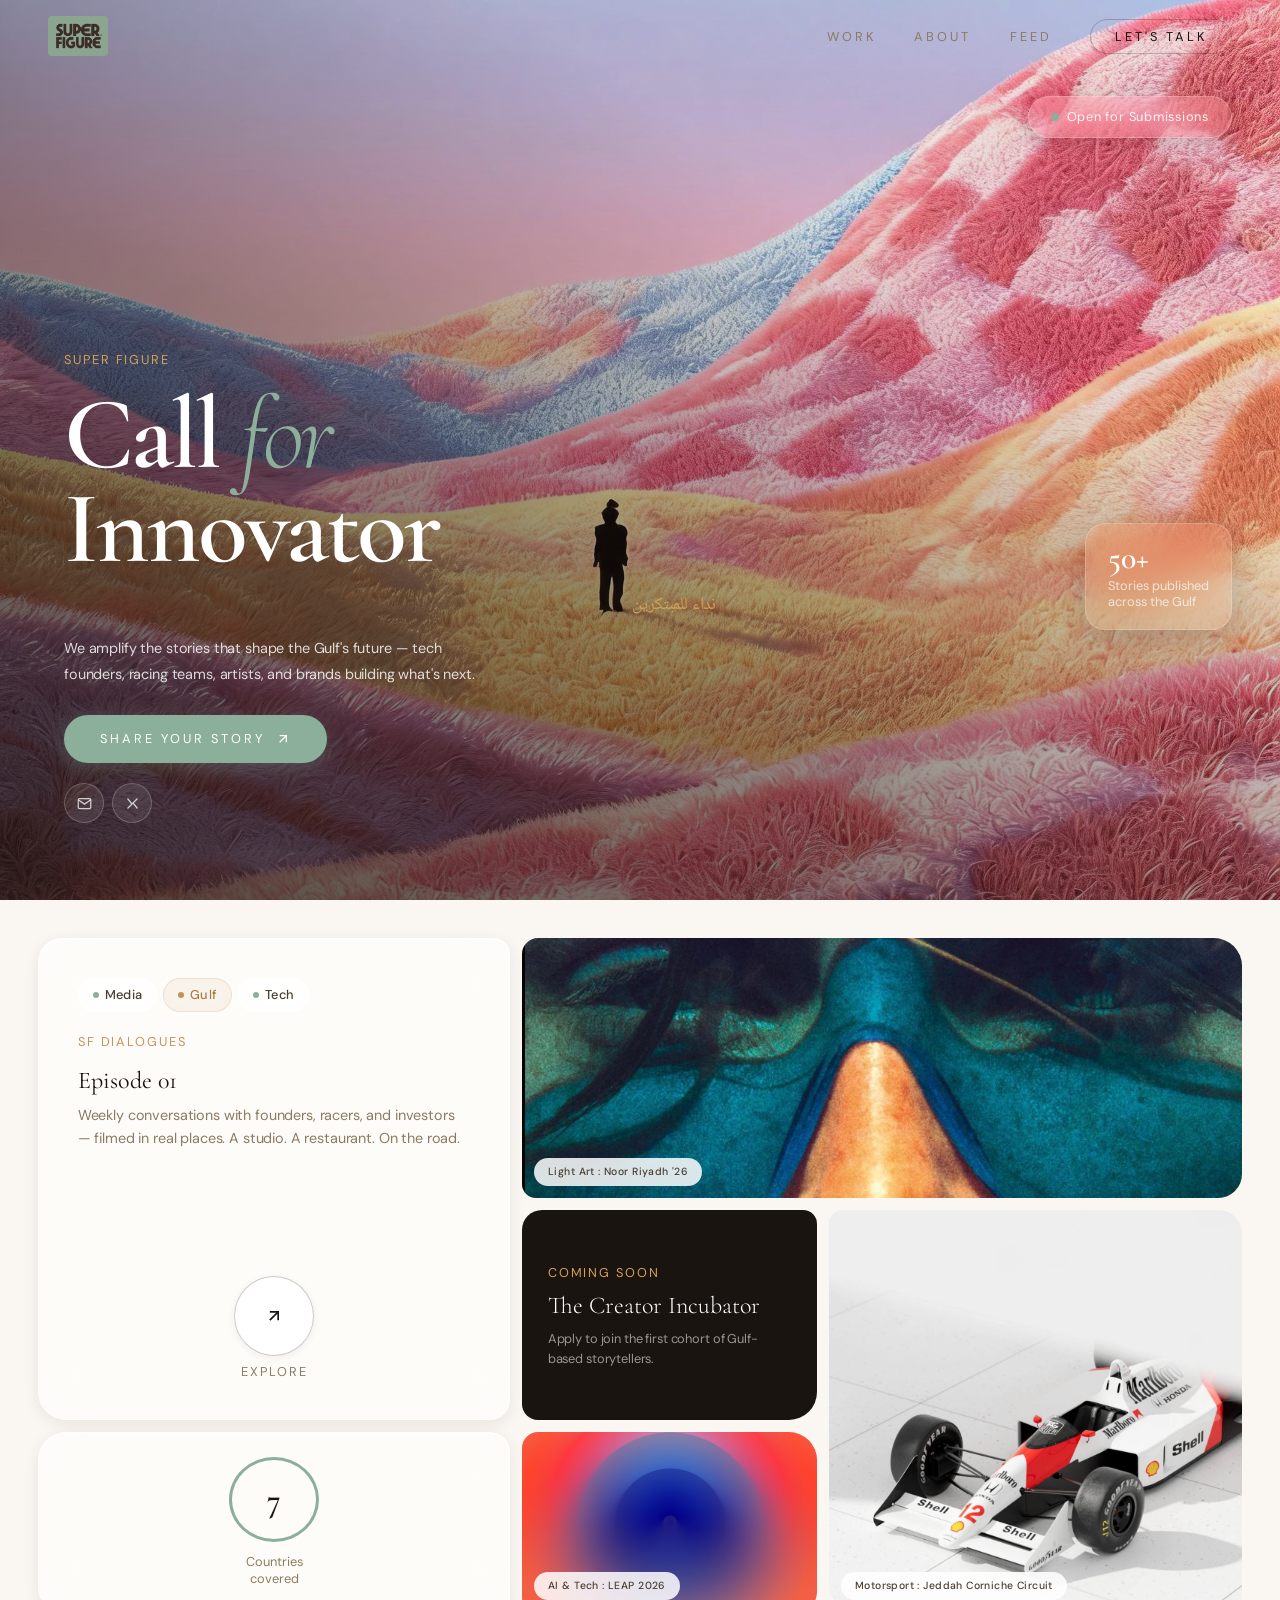
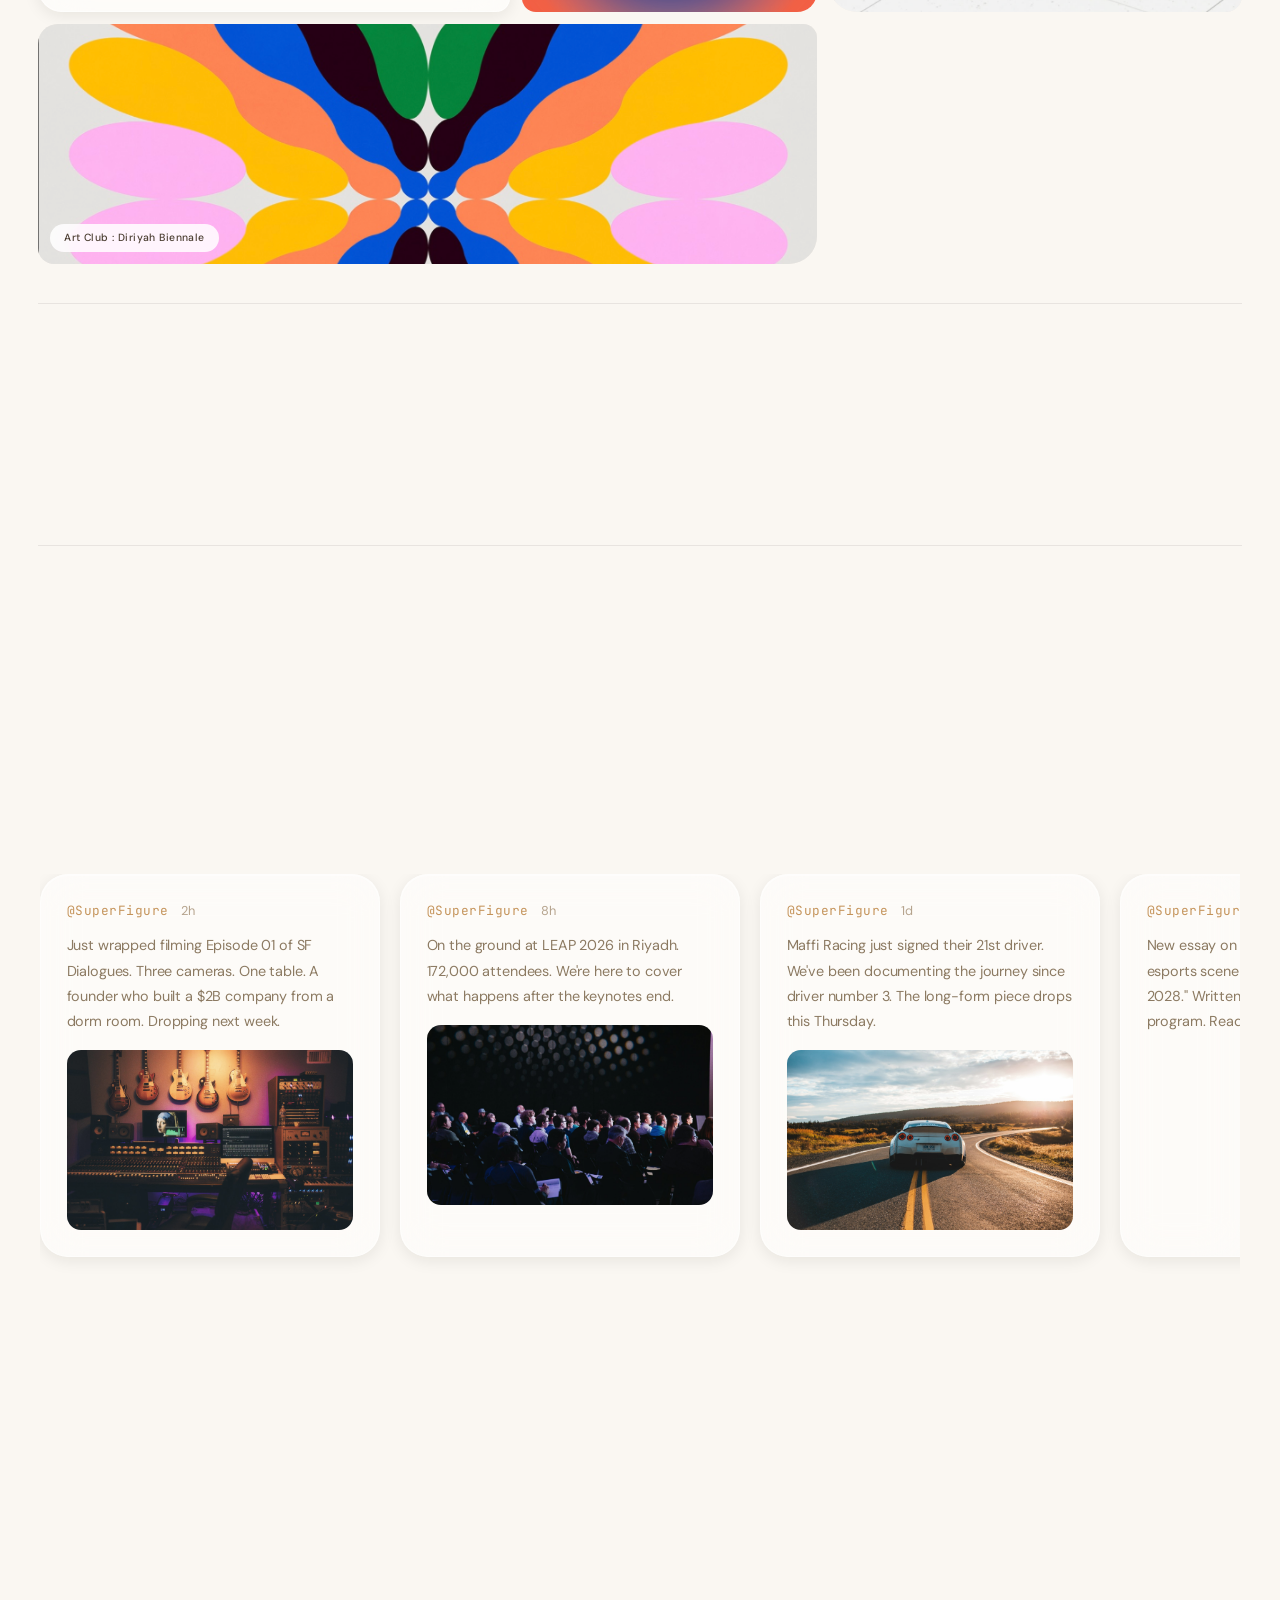
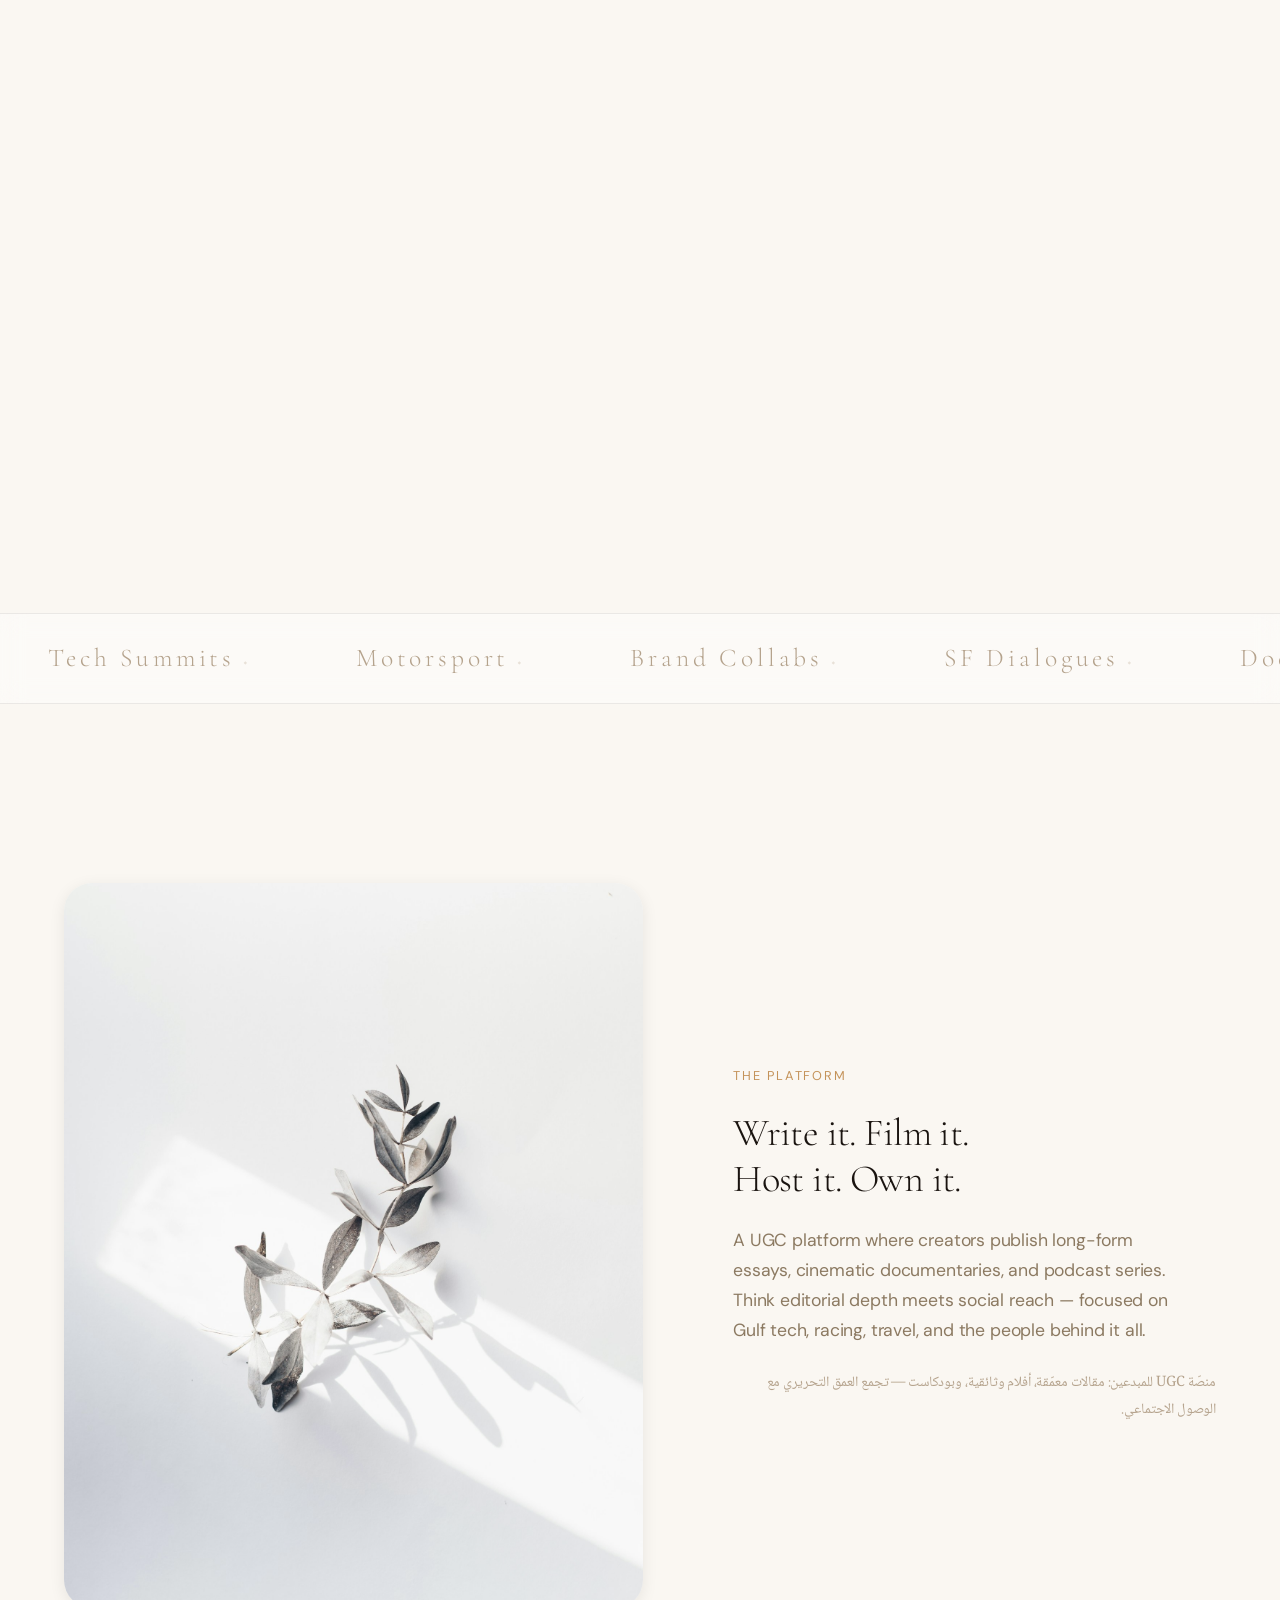
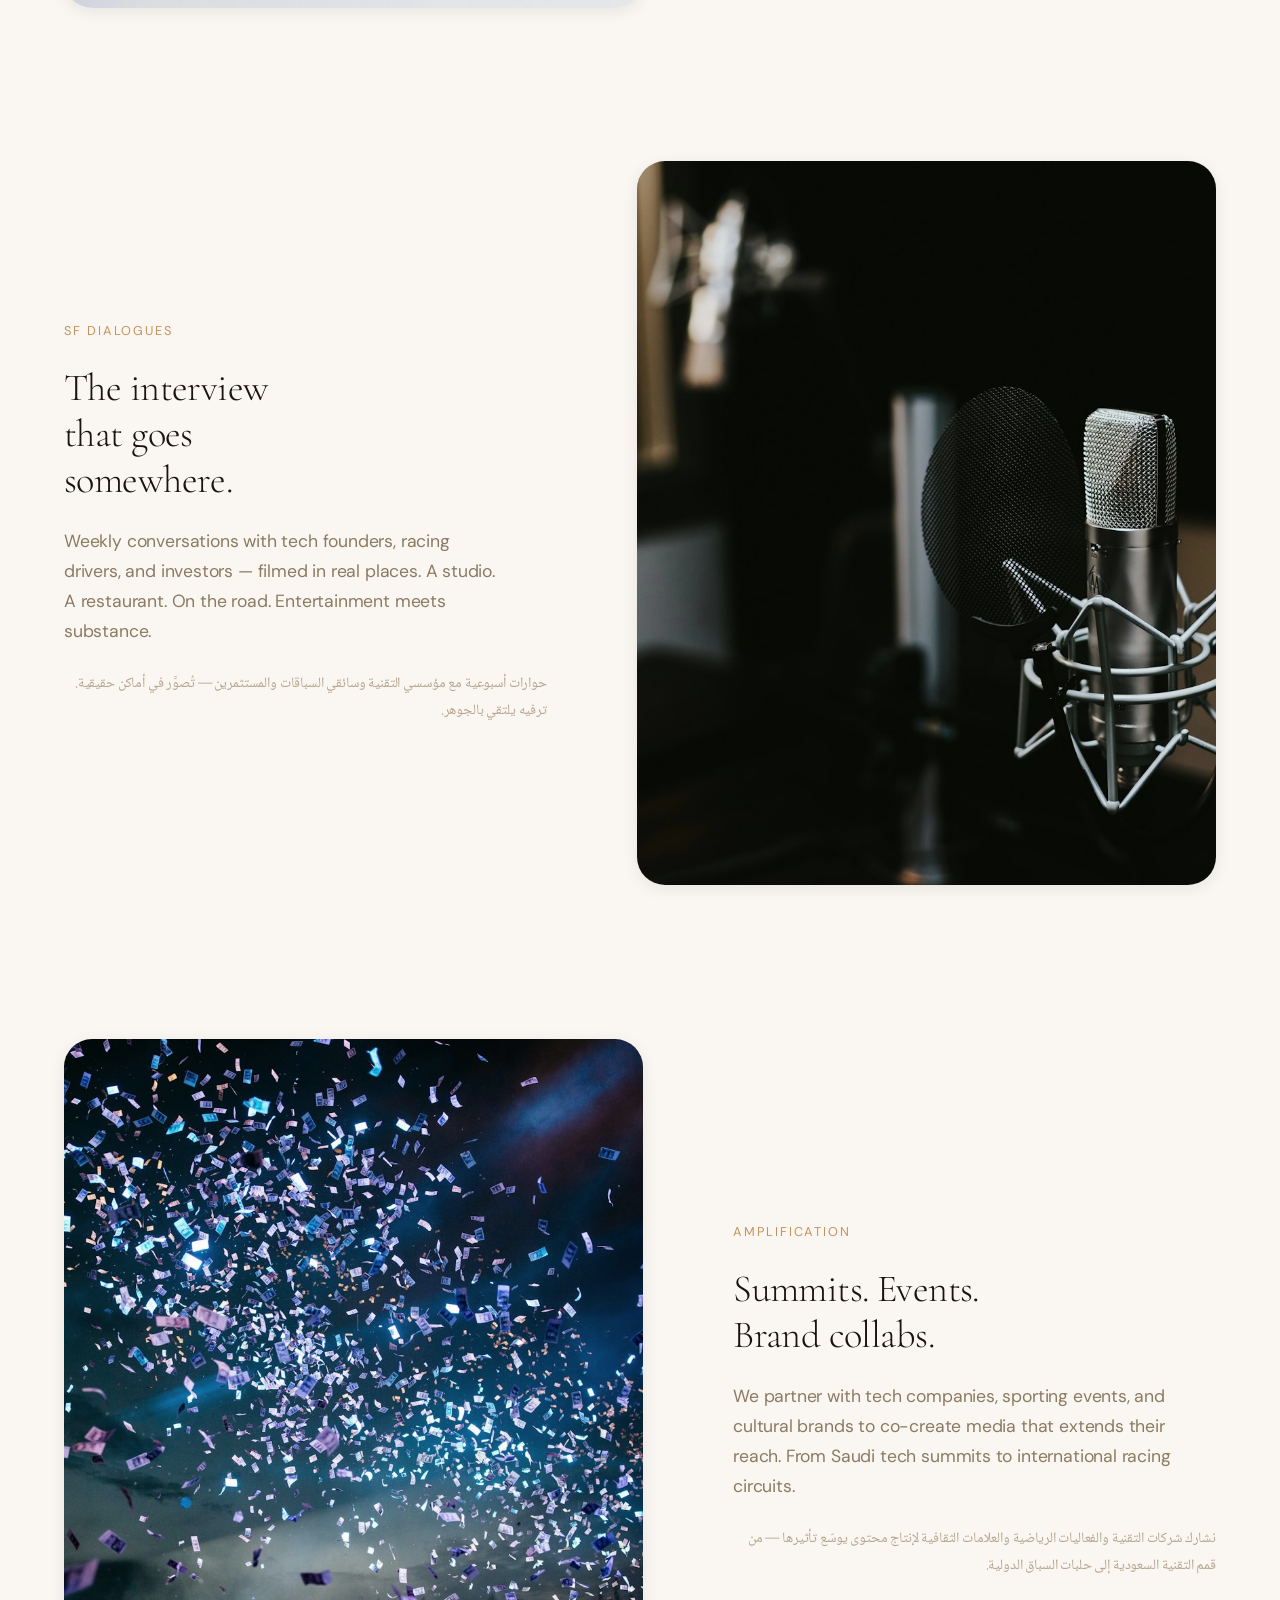
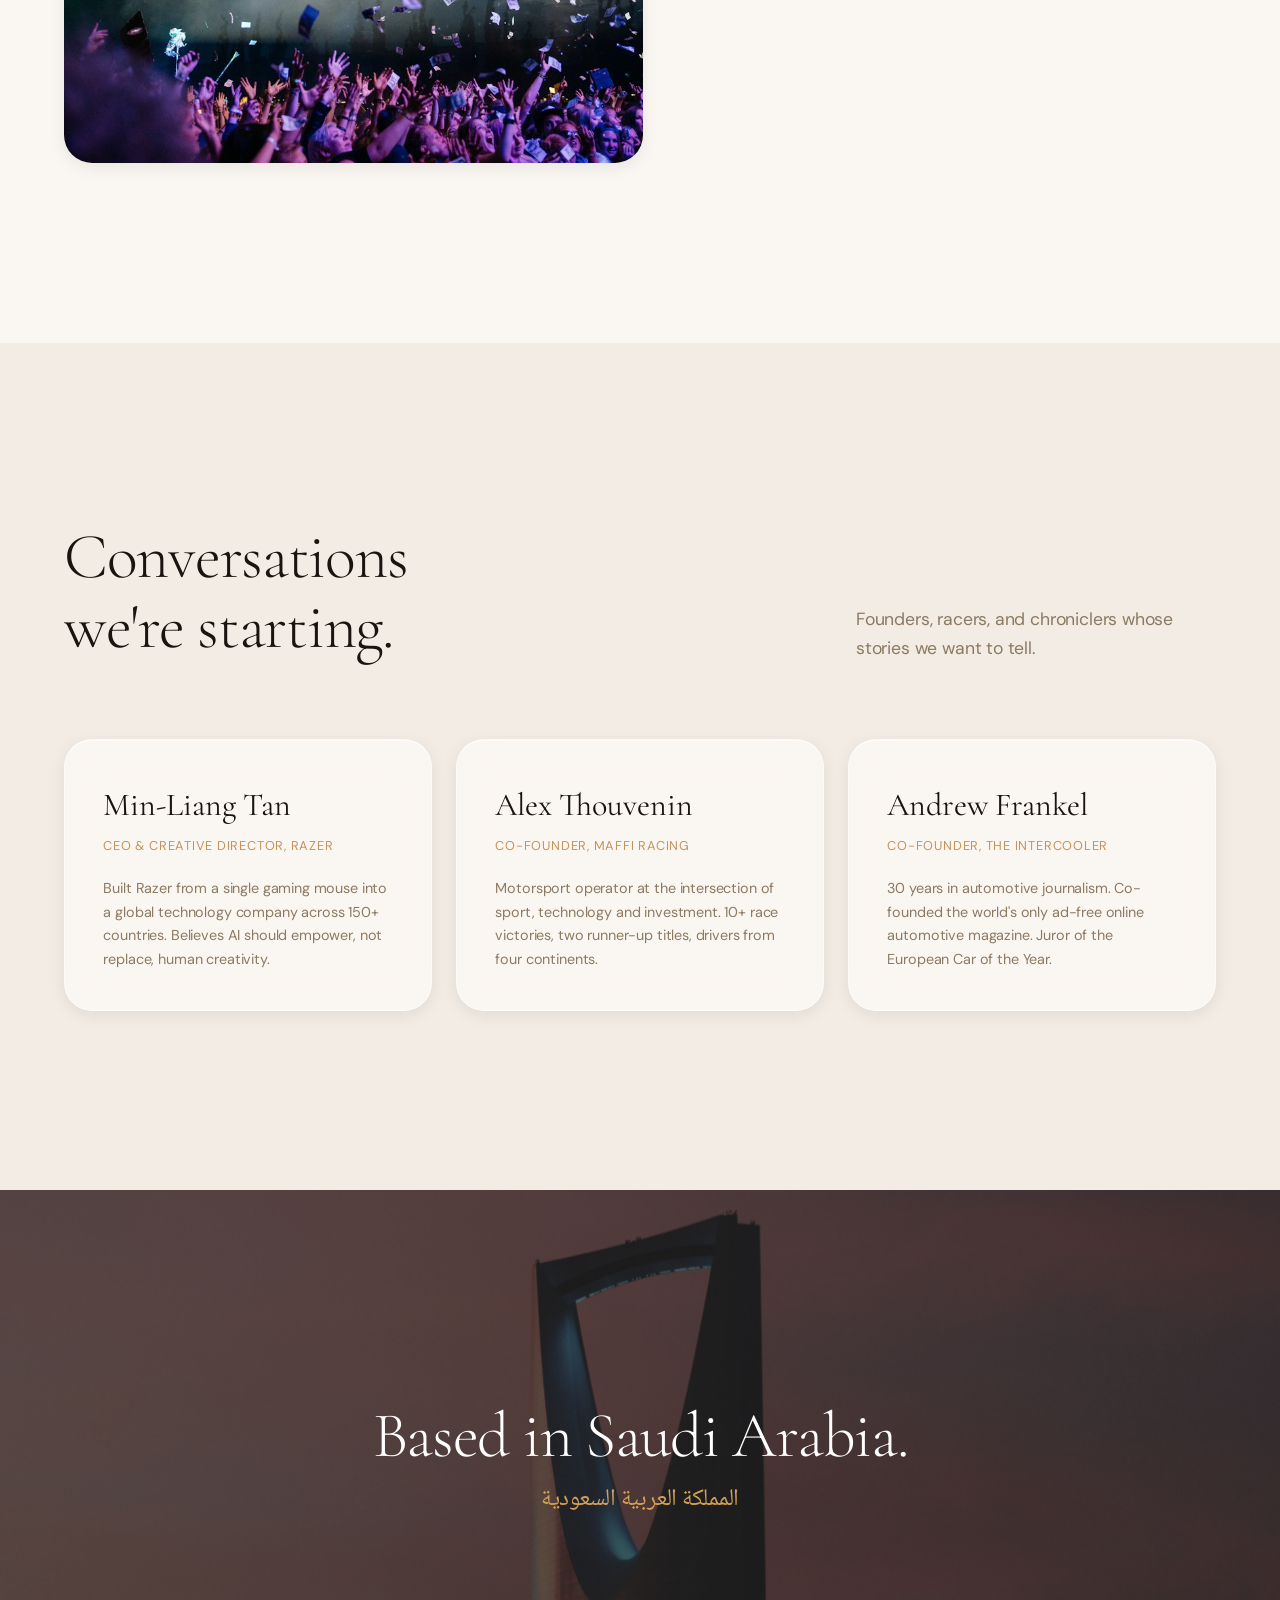
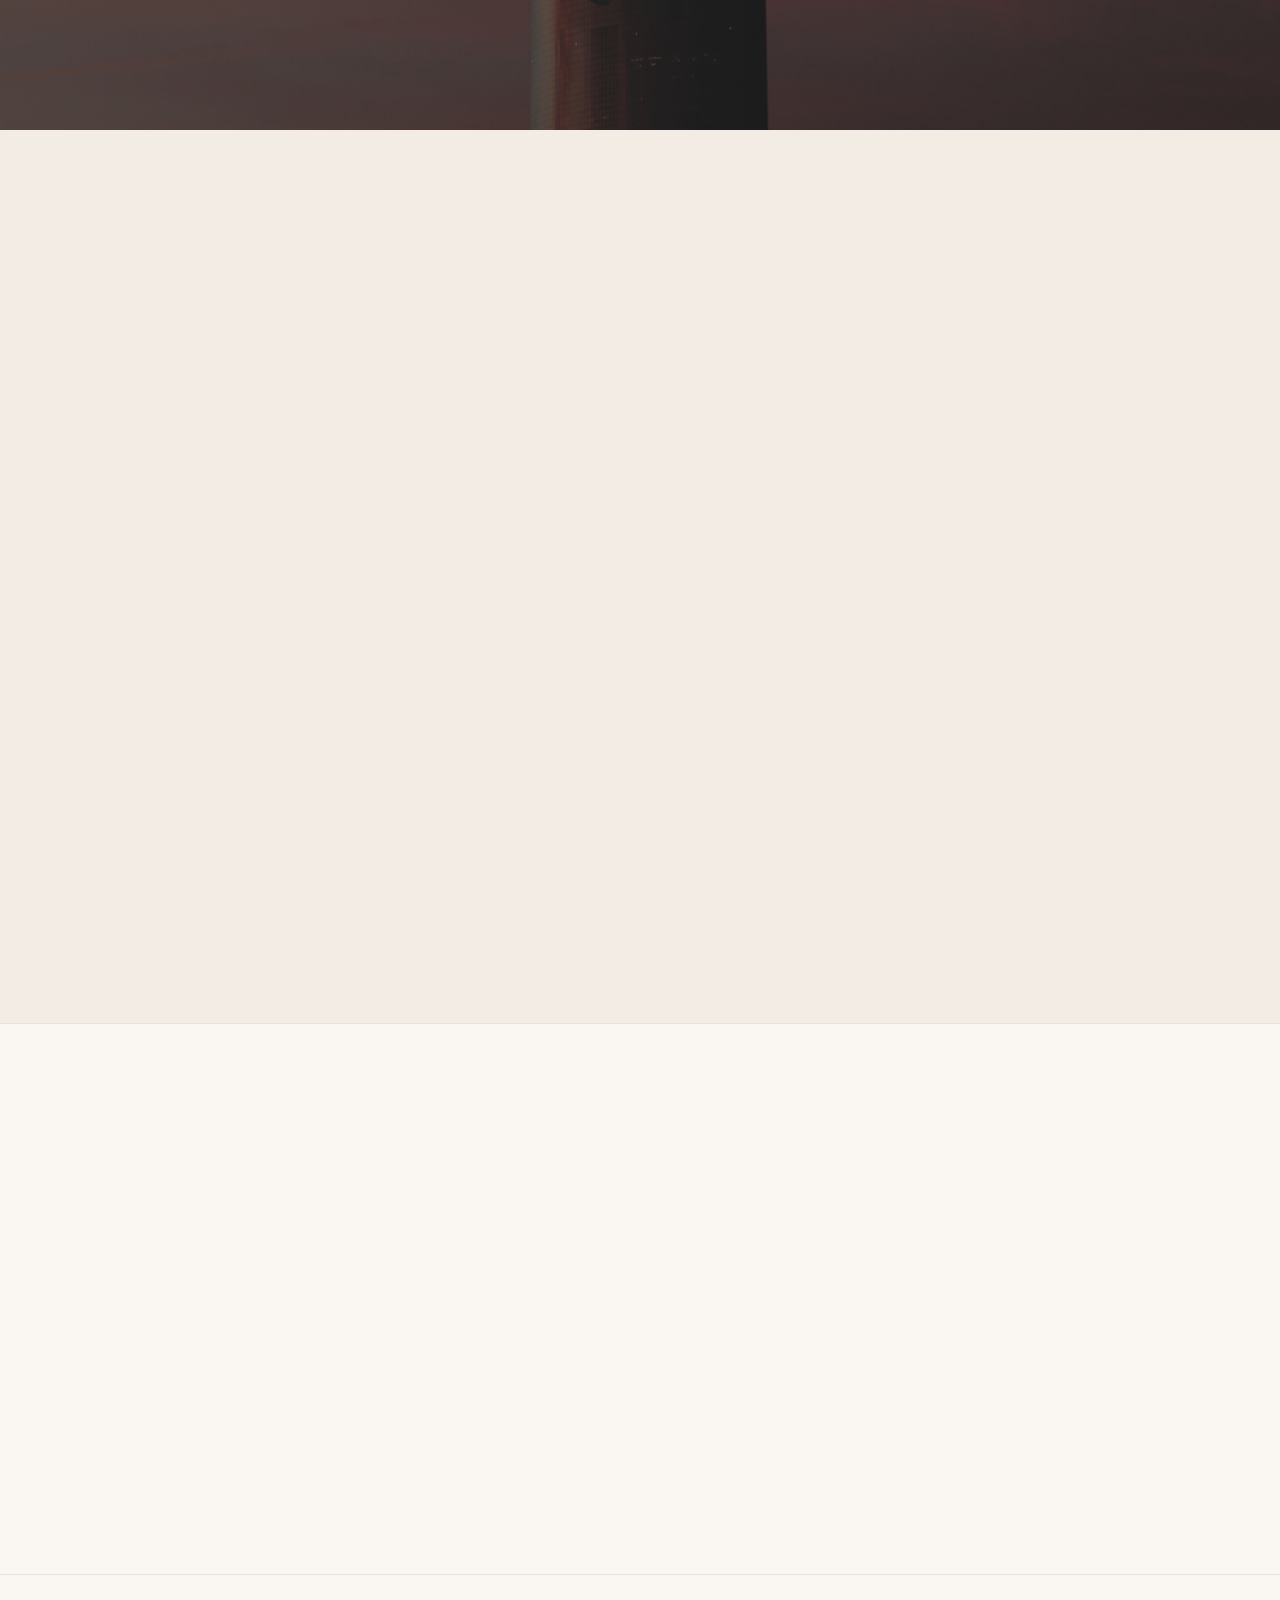
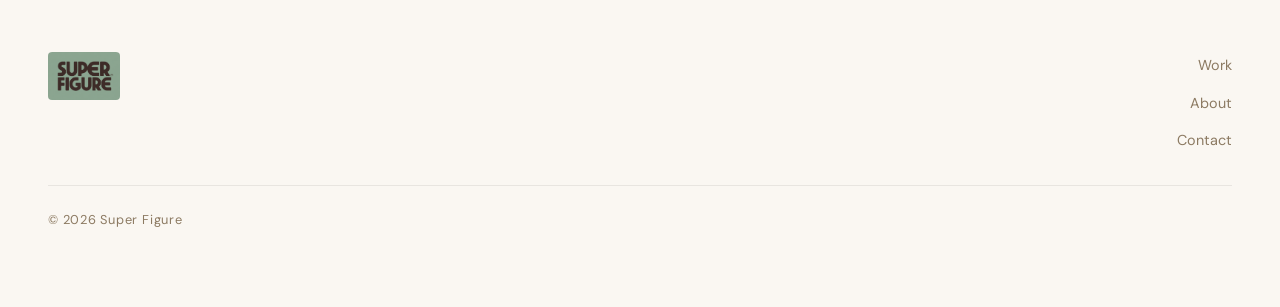
==== commit df676468: "design update" ====
--- a/index.html
+++ b/index.html
@@ -407,9 +407,9 @@
       margin: 0 auto;
       padding: clamp(1.5rem, 3vw, 3rem) clamp(1rem, 3vw, 2.5rem);
       display: grid;
-      grid-template-columns: 1.1fr 1fr 0.9fr;
-      grid-template-rows: 220px 220px 200px;
-      gap: 14px;
+      grid-template-columns: 1.2fr 0.75fr 1.05fr;
+      grid-template-rows: 260px 210px 180px 240px;
+      gap: 12px;
       position: relative;
       z-index: 1;
     }
@@ -422,6 +422,14 @@
       background: var(--cream-deep);
       transition: transform var(--duration-normal) var(--ease-out-quint), box-shadow var(--duration-normal) var(--ease-out-quad);
     }
+    /* Varied radii — break the uniform look */
+    .bc-1 { border-radius: 24px 16px 20px 28px; }
+    .bc-2 { border-radius: 16px 28px 24px 14px; }
+    .bc-3 { border-radius: 20px 14px 28px 16px; }
+    .bc-4 { border-radius: 14px 24px 16px 28px; }
+    .bc-5 { border-radius: 28px 20px 14px 24px; }
+    .bc-6 { border-radius: 16px 28px 20px 14px; }
+    .bc-7 { border-radius: 20px 14px 28px 16px; }
     .bento-cell:hover {
       transform: translateY(-3px);
       box-shadow: var(--shadow-card-hover);
@@ -562,14 +570,122 @@
       line-height: 1.5;
     }
 
-    /* Grid cell assignments */
-    .bc-1 { grid-column: 1; grid-row: 1 / 3; } /* tall glass card */
-    .bc-2 { grid-column: 2; grid-row: 1; } /* image */
-    .bc-3 { grid-column: 3; grid-row: 1; } /* promo card */
-    .bc-4 { grid-column: 2; grid-row: 2; } /* image */
-    .bc-5 { grid-column: 3; grid-row: 2; } /* stat ring */
-    .bc-6 { grid-column: 1; grid-row: 3; } /* image */
-    .bc-7 { grid-column: 2 / 4; grid-row: 3; } /* wide image */
+    /* Grid cell assignments — organic, asymmetric
+       Rows: 260 / 210 / 180 / 240  (breathing rhythm)
+       Cols: 1.2fr / 0.75fr / 1.05fr (left-heavy)
+
+       Layout map:
+       [glass-tall  ] [--- Noor Riyadh wide ---]
+       [glass-tall  ] [promo    ] [F1 tall     ]
+       [stat   ] [LEAP     ] [F1 tall     ]
+       [--- Diriyah Biennale wide ---] [        ] */
+    .bc-1 { grid-column: 1; grid-row: 1 / 3; }        /* tall glass — left */
+    .bc-2 { grid-column: 2 / 4; grid-row: 1; }        /* wide Noor Riyadh — top right */
+    .bc-3 { grid-column: 2; grid-row: 2; }             /* promo — narrow center */
+    .bc-4 { grid-column: 3; grid-row: 2 / 4; }        /* F1 — tall right, spans 2 rows */
+    .bc-5 { grid-column: 1; grid-row: 3; }             /* stat — small left */
+    .bc-6 { grid-column: 2; grid-row: 3; }             /* LEAP — small center */
+    .bc-7 { grid-column: 1 / 3; grid-row: 4; }        /* wide Diriyah — bottom left */
+
+    /* Image positioning per cell — prevent black edges */
+    .bc-2 img { object-position: center 30%; }
+    .bc-4 img { object-position: 65% center; }         /* F1 car: shift right, crop left bg */
+    .bc-6 img { object-position: center center; }
+    .bc-7 img { object-position: center 40%; }
+
+    /* ===== SHOWS (Podcast + Live) ===== */
+    .shows-section {
+      max-width: var(--max-width-wide);
+      margin: 0 auto;
+      padding: 0 clamp(1rem, 3vw, 2.5rem);
+      position: relative;
+      z-index: 1;
+    }
+    .shows-inner {
+      border-top: 1px solid var(--color-border);
+      border-bottom: 1px solid var(--color-border);
+    }
+    .show-row {
+      display: flex;
+      align-items: center;
+      gap: clamp(1rem, 2vw, 1.5rem);
+      padding: clamp(1.25rem, 2.5vw, 1.75rem) clamp(0.5rem, 2vw, 1.5rem);
+      transition: background var(--duration-fast) var(--ease-out-quad);
+      cursor: pointer;
+    }
+    .show-row + .show-row {
+      border-top: 1px solid var(--color-border);
+    }
+    .show-row:hover {
+      background: rgba(255,255,255,0.5);
+    }
+    .show-icon {
+      display: flex;
+      gap: 4px;
+      flex-shrink: 0;
+    }
+    .show-dot {
+      width: 7px;
+      height: 7px;
+      border-radius: 50%;
+      background: var(--color-text);
+    }
+    .show-info {
+      flex: 1;
+    }
+    .show-name {
+      font-family: var(--font-display);
+      font-size: var(--text-xl);
+      color: var(--color-text);
+      font-weight: 400;
+      letter-spacing: var(--tracking-title);
+      line-height: 1.2;
+    }
+    .show-type {
+      font-family: var(--font-body);
+      font-size: var(--text-sm);
+      font-weight: 400;
+      color: var(--color-text-muted);
+      letter-spacing: 0;
+      vertical-align: super;
+      font-style: italic;
+    }
+    .show-desc {
+      font-size: var(--text-sm);
+      color: var(--color-text-muted);
+      margin-top: 0.25rem;
+      line-height: 1.5;
+      letter-spacing: var(--tracking-body);
+    }
+    .show-arrow {
+      flex-shrink: 0;
+      width: 40px;
+      height: 40px;
+      border-radius: 50%;
+      border: 1px solid var(--color-border);
+      display: flex;
+      align-items: center;
+      justify-content: center;
+      transition: all var(--duration-fast) ease;
+      text-decoration: none;
+    }
+    .show-arrow svg {
+      stroke: var(--color-text);
+      fill: none;
+      stroke-width: 2;
+    }
+    .show-row:hover .show-arrow {
+      background: var(--color-text);
+      border-color: var(--color-text);
+    }
+    .show-row:hover .show-arrow svg {
+      stroke: var(--color-surface);
+    }
+
+    @media (max-width: 768px) {
+      .show-desc { display: none; }
+      .show-name { font-size: var(--text-lg); }
+    }
 
     /* ===== MANIFESTO ===== */
     .manifesto {
@@ -1027,9 +1143,9 @@
     /* ===== RESPONSIVE ===== */
     @media (max-width: 1024px) {
       .bento-grid {
-        grid-template-columns: 1fr 1fr;
-        grid-template-rows: auto;
-        gap: 12px;
+        grid-template-columns: 1.1fr 0.9fr;
+        grid-template-rows: 230px 190px 170px 210px;
+        gap: 11px;
       }
       .bc-1 { grid-column: 1; grid-row: 1 / 3; }
       .bc-2 { grid-column: 2; grid-row: 1; }
@@ -1038,7 +1154,7 @@
       .bc-5 { grid-column: 2; grid-row: 3; }
       .bc-6 { grid-column: 1; grid-row: 4; }
       .bc-7 { grid-column: 2; grid-row: 4; }
-      .bento-cell { min-height: 200px; }
+      .bento-cell--tall { grid-row: auto; }
     }
 
     @media (max-width: 768px) {
@@ -1053,17 +1169,18 @@
 
       .bento-grid {
         grid-template-columns: 1fr 1fr;
-        grid-template-rows: auto;
+        grid-template-rows: 220px 170px 240px 150px 200px;
         gap: 10px;
       }
-      .bc-1 { grid-column: 1 / 3; grid-row: auto; min-height: 260px; }
-      .bc-2 { grid-column: 1; grid-row: auto; min-height: 180px; }
-      .bc-3 { grid-column: 2; grid-row: auto; min-height: 180px; }
-      .bc-4 { grid-column: 1; grid-row: auto; min-height: 180px; }
-      .bc-5 { grid-column: 2; grid-row: auto; min-height: 180px; }
-      .bc-6 { grid-column: 1; grid-row: auto; min-height: 160px; }
-      .bc-7 { grid-column: 2; grid-row: auto; min-height: 160px; }
+      .bc-1 { grid-column: 1 / 3; grid-row: 1; }
+      .bc-2 { grid-column: 1; grid-row: 2; }
+      .bc-3 { grid-column: 2; grid-row: 2; }
+      .bc-4 { grid-column: 1 / 3; grid-row: 3; }
+      .bc-5 { grid-column: 1; grid-row: 4; }
+      .bc-6 { grid-column: 2; grid-row: 4; }
+      .bc-7 { grid-column: 1 / 3; grid-row: 5; }
       .bento-cell--tall { grid-row: auto; }
+      .bc-4 img { object-position: 72% center; transform: scale(1.06); }
 
       .ed-block, .ed-block.flip {
         grid-template-columns: 1fr;
@@ -1204,10 +1321,10 @@
       </div>
     </div>
 
-    <!-- Cell 2: Image — editorial portrait -->
+    <!-- Cell 2: Image — Noor Riyadh -->
     <div class="bento-cell bc-2 reveal reveal-delay-1">
-      <img src="assets/images/editorial-portrait.png" alt="Editorial portrait" loading="lazy">
-      <span class="cell-pill">Portrait</span>
+      <img src="assets/images/editorial-portrait.png" alt="Noor Riyadh light art festival" loading="lazy">
+      <span class="cell-pill">Light Art : Noor Riyadh '26</span>
     </div>
 
     <!-- Cell 3: Dark promo card -->
@@ -1217,13 +1334,13 @@
       <p class="promo-sub">Apply to join the first cohort of Gulf-based storytellers.</p>
     </div>
 
-    <!-- Cell 4: Image — F1 classic -->
+    <!-- Cell 4: Image — F1 Saudi GP -->
     <div class="bento-cell bc-4 reveal reveal-delay-3">
-      <img src="assets/images/f1-classic.png" alt="Classic F1 car" loading="lazy">
-      <span class="cell-pill">Motorsport</span>
-    </div>
-
-    <!-- Cell 5: Stat ring + circle CTA -->
+      <img src="assets/images/f1-classic.png" alt="Jeddah Corniche Circuit F1" loading="lazy">
+      <span class="cell-pill">Motorsport : Jeddah Corniche Circuit</span>
+    </div>
+
+    <!-- Cell 5: Stat ring -->
     <div class="bento-cell bento-cell--stat bc-5 reveal reveal-delay-4">
       <div class="stat-ring">
         <span class="number">7</span>
@@ -1231,18 +1348,50 @@
       <span class="stat-ring-label">Countries<br>covered</span>
     </div>
 
-    <!-- Cell 6: Image — gradient orb -->
+    <!-- Cell 6: Image — LEAP tech -->
     <div class="bento-cell bc-6 reveal reveal-delay-1">
-      <img src="assets/images/gradient-orb.png" alt="Gradient art" loading="lazy">
-      <span class="cell-pill">Visual</span>
-    </div>
-
-    <!-- Cell 7: Wide image — kaleidoscope art -->
+      <img src="assets/images/gradient-orb.png" alt="LEAP 2026 tech summit" loading="lazy">
+      <span class="cell-pill">AI & Tech : LEAP 2026</span>
+    </div>
+
+    <!-- Cell 7: Wide image — Diriyah Biennale -->
     <div class="bento-cell bento-cell--wide bc-7 reveal reveal-delay-2">
-      <img src="assets/images/kaleidoscope-art.png" alt="Kaleidoscope art" loading="lazy">
-      <span class="cell-pill">Art Direction</span>
-    </div>
-
+      <img src="assets/images/kaleidoscope-art.png" alt="Diriyah Biennale contemporary art" loading="lazy">
+      <span class="cell-pill">Art Club : Diriyah Biennale</span>
+    </div>
+
+  </section>
+
+  <!-- ===== SHOWS (Podcast + Live) ===== -->
+  <section class="shows-section" id="shows">
+    <div class="shows-inner">
+      <div class="show-row reveal">
+        <div class="show-icon">
+          <span class="show-dot"></span>
+          <span class="show-dot"></span>
+        </div>
+        <div class="show-info">
+          <h3 class="show-name">Offgrid <span class="show-type">(Podcast)</span></h3>
+          <p class="show-desc">Independent voices on Gulf culture, tech, and ambition. New episodes weekly.</p>
+        </div>
+        <a href="#" class="show-arrow" aria-label="Listen to Offgrid">
+          <svg viewBox="0 0 24 24" width="20" height="20"><line x1="7" y1="17" x2="17" y2="7"/><polyline points="7 7 17 7 17 17"/></svg>
+        </a>
+      </div>
+      <div class="show-row reveal reveal-delay-1">
+        <div class="show-icon">
+          <span class="show-dot"></span>
+          <span class="show-dot"></span>
+        </div>
+        <div class="show-info">
+          <h3 class="show-name">The Majlis <span class="show-type">(Live Show)</span></h3>
+          <p class="show-desc">Live conversations with founders, creatives, and policymakers — from Riyadh to the world.</p>
+        </div>
+        <a href="#" class="show-arrow" aria-label="Watch The Majlis">
+          <svg viewBox="0 0 24 24" width="20" height="20"><line x1="7" y1="17" x2="17" y2="7"/><polyline points="7 7 17 7 17 17"/></svg>
+        </a>
+      </div>
+    </div>
   </section>
 
   <!-- ===== X / TWITTER FEED (Section 3) ===== -->
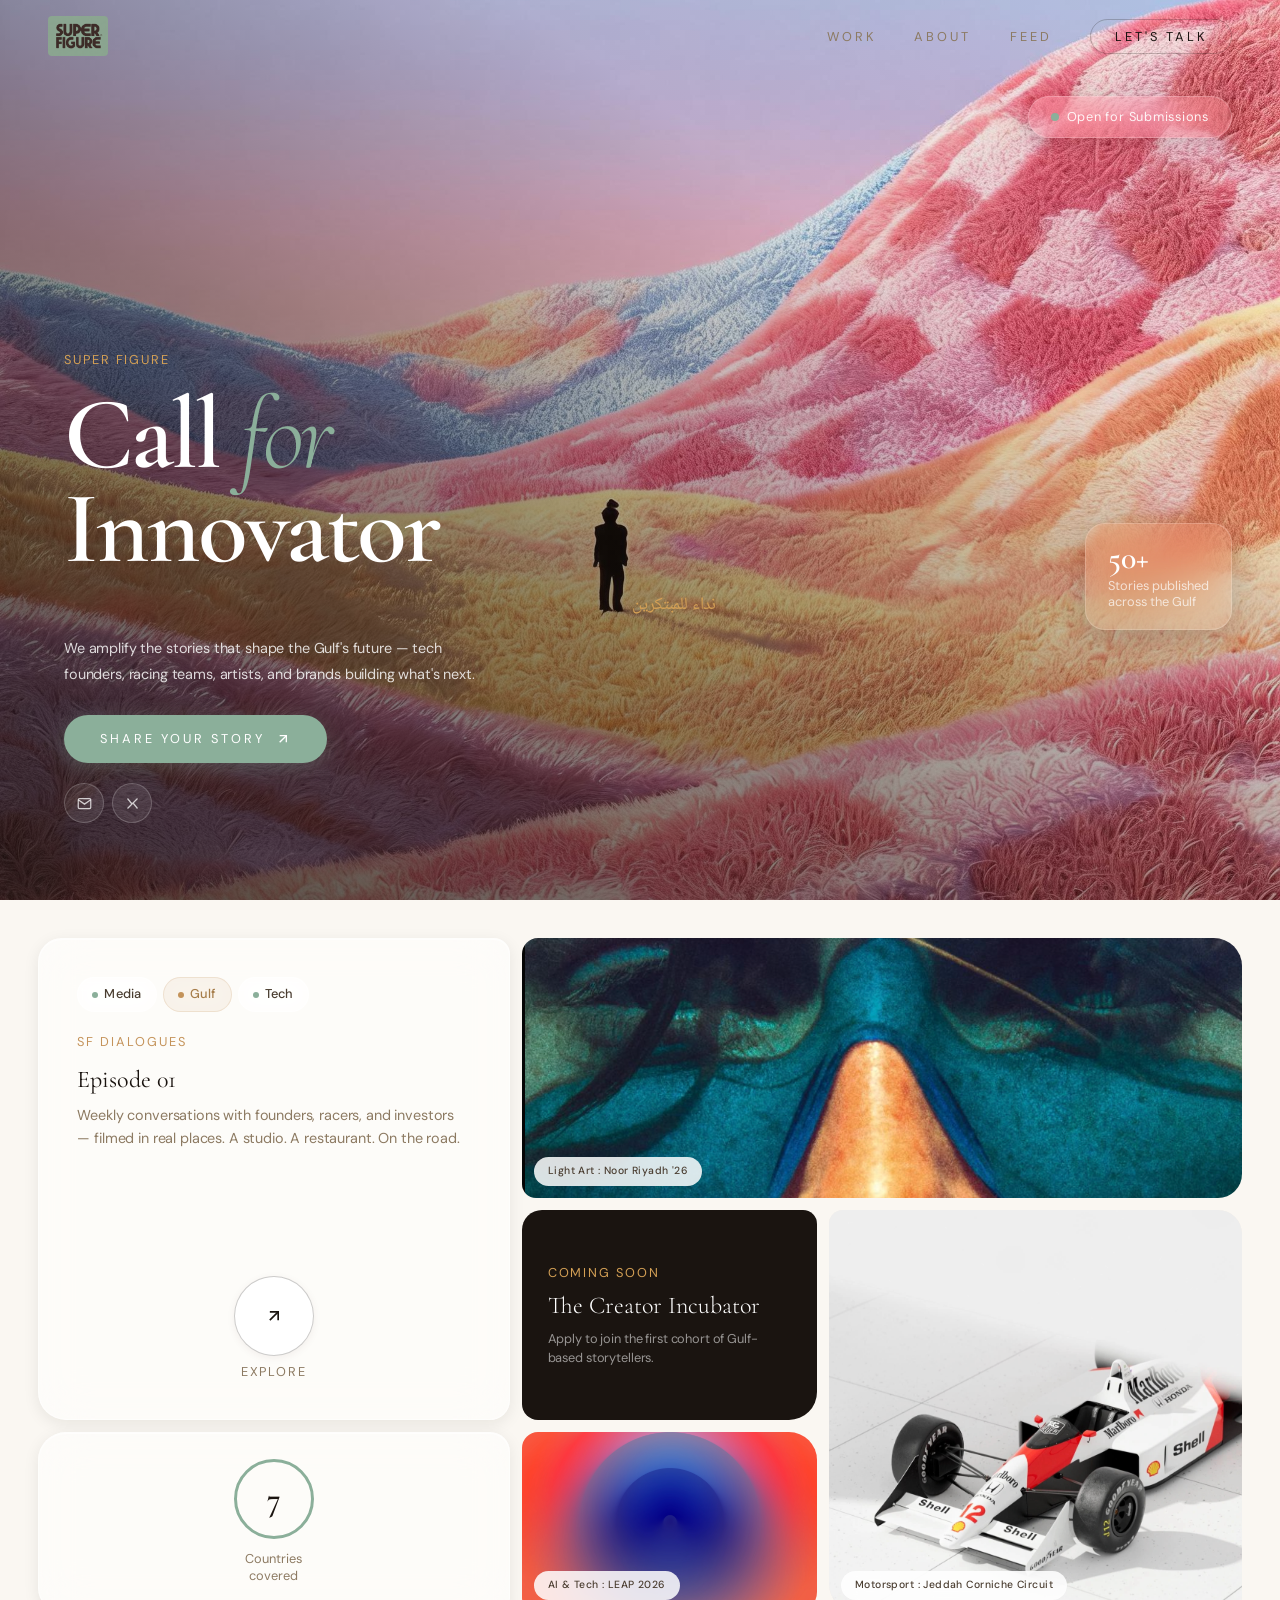
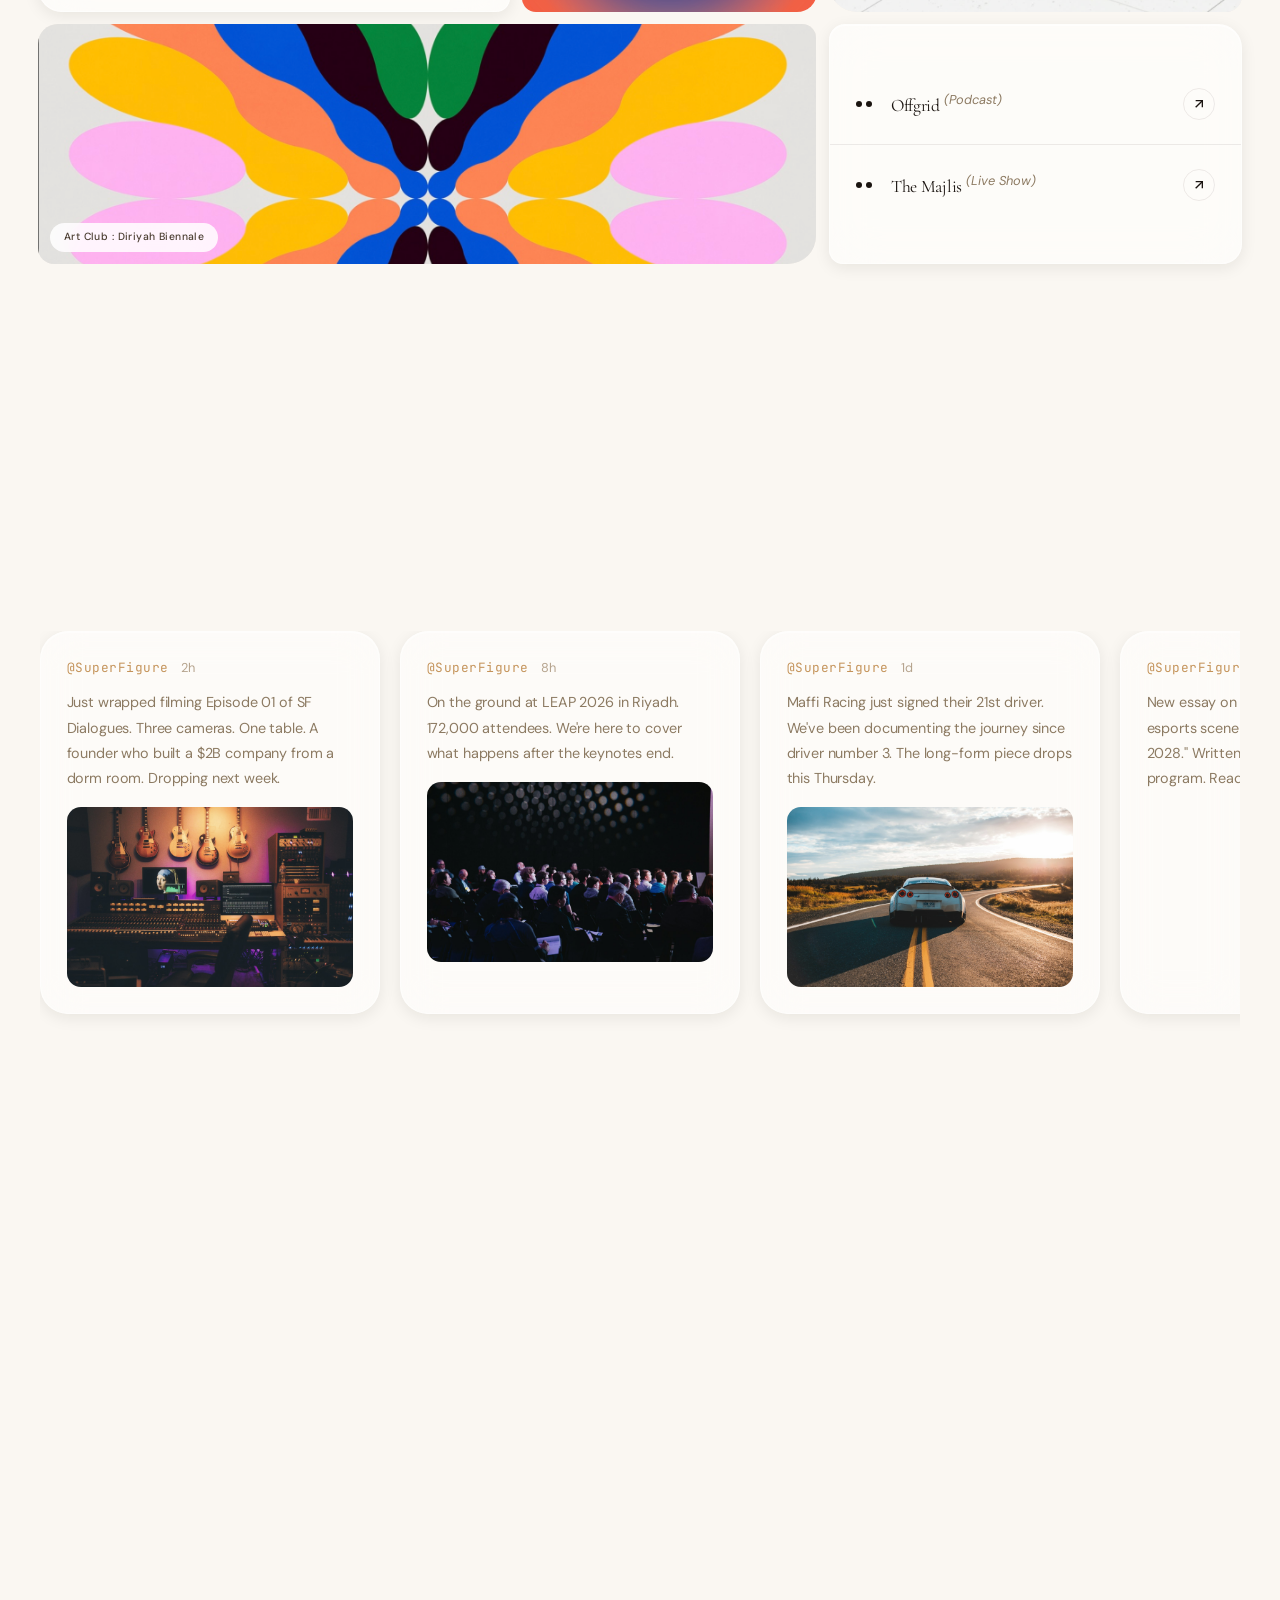
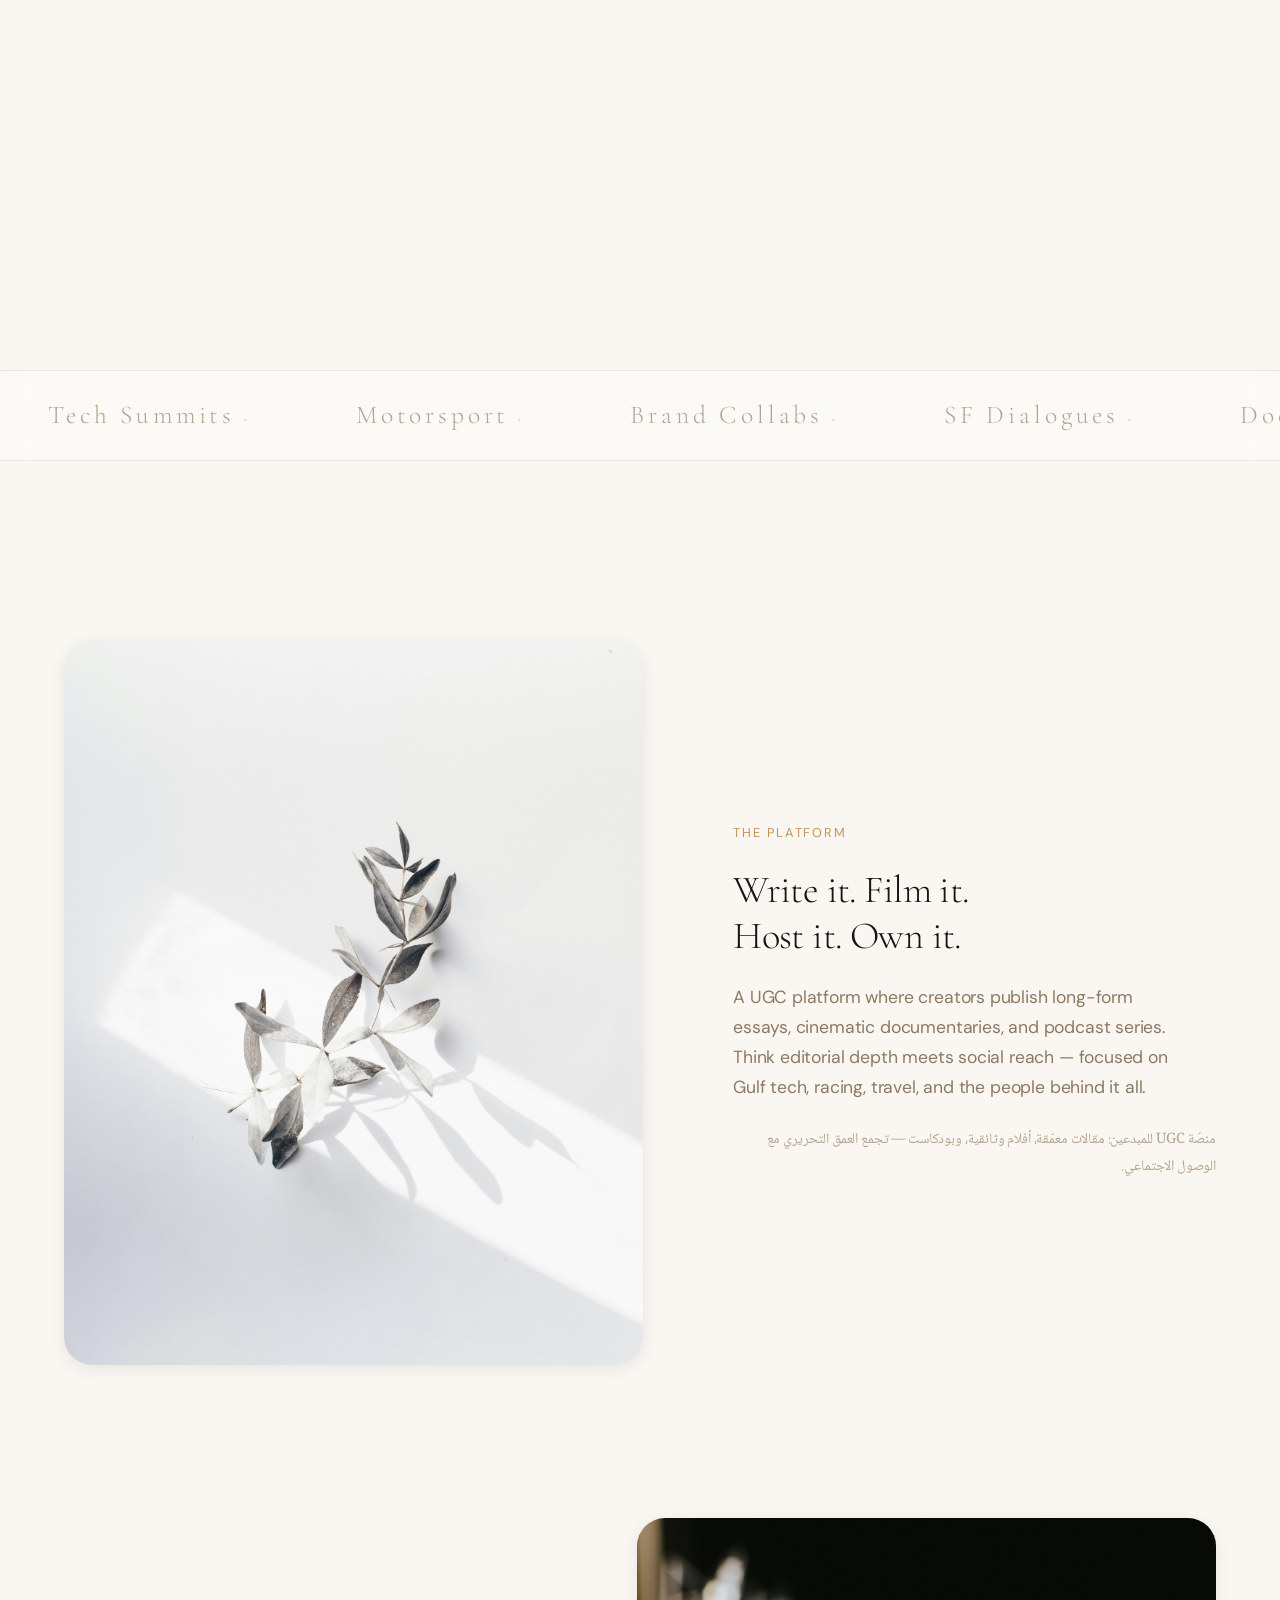
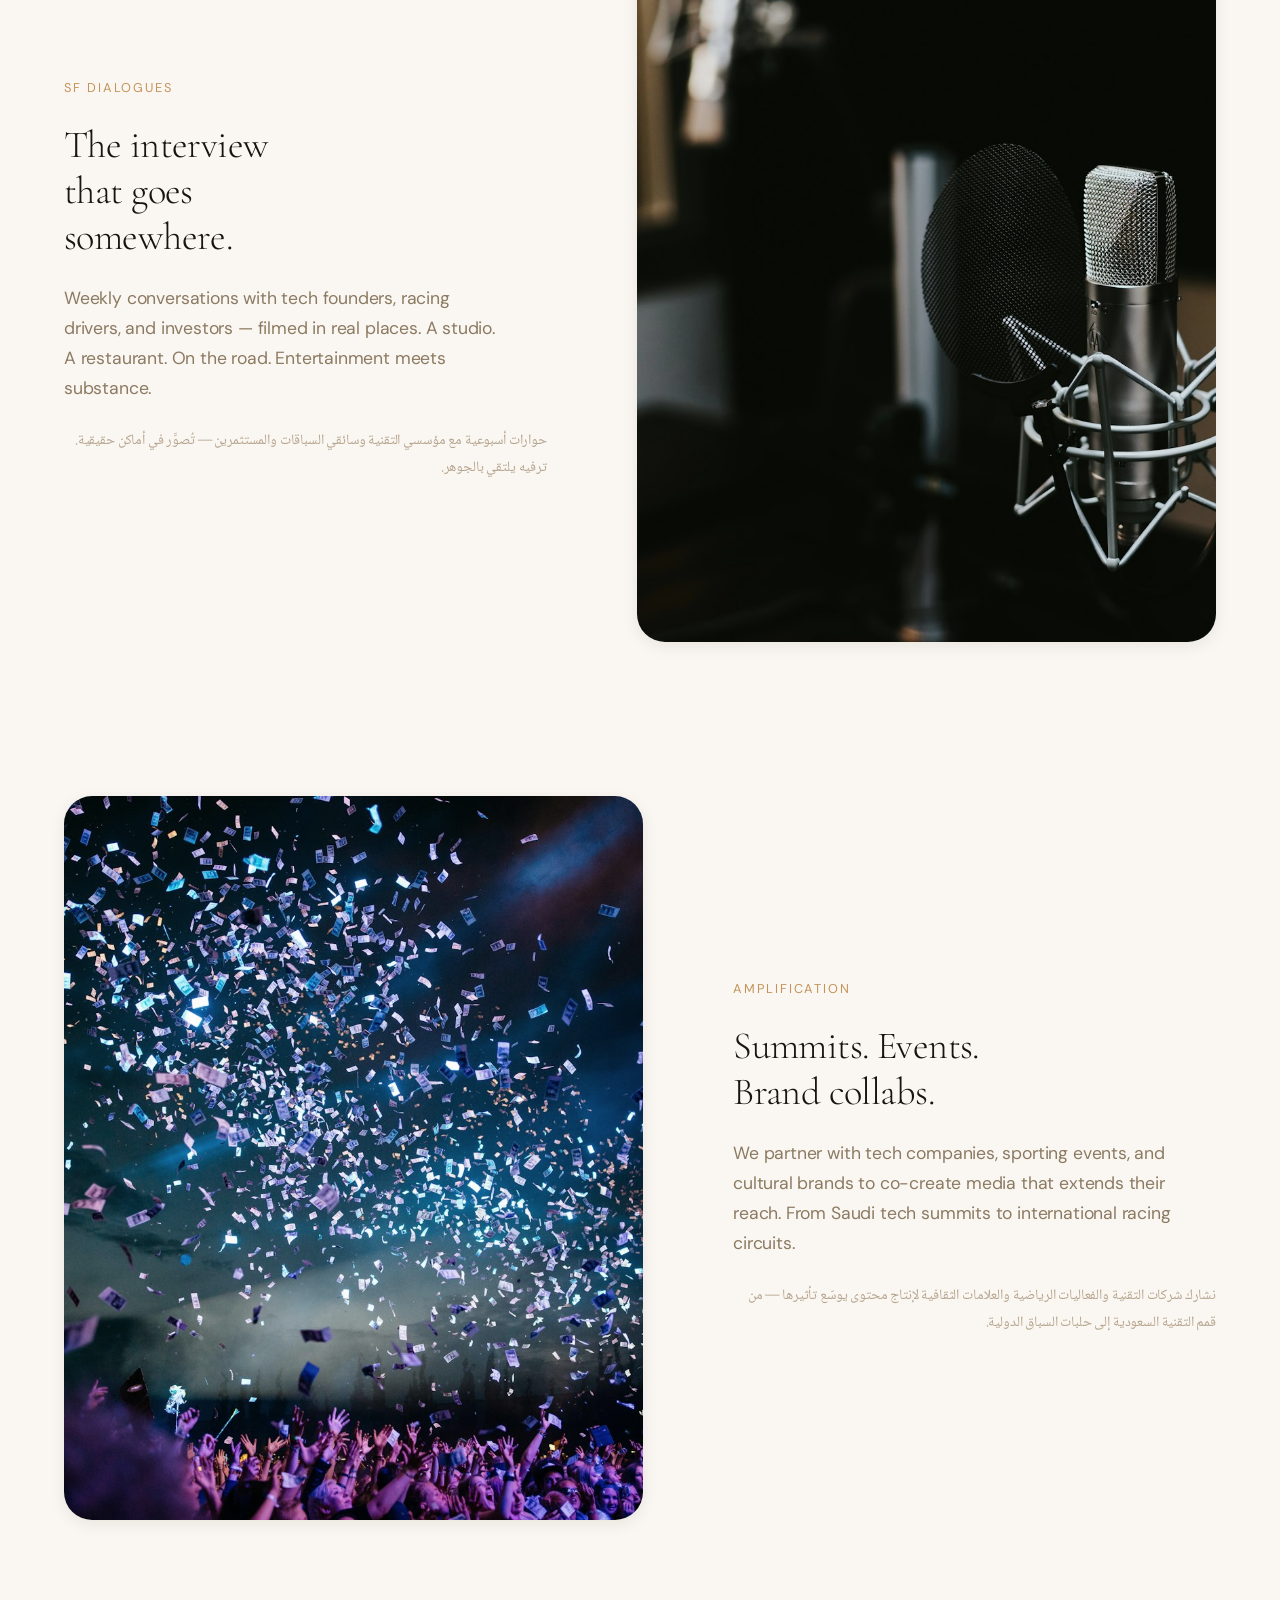
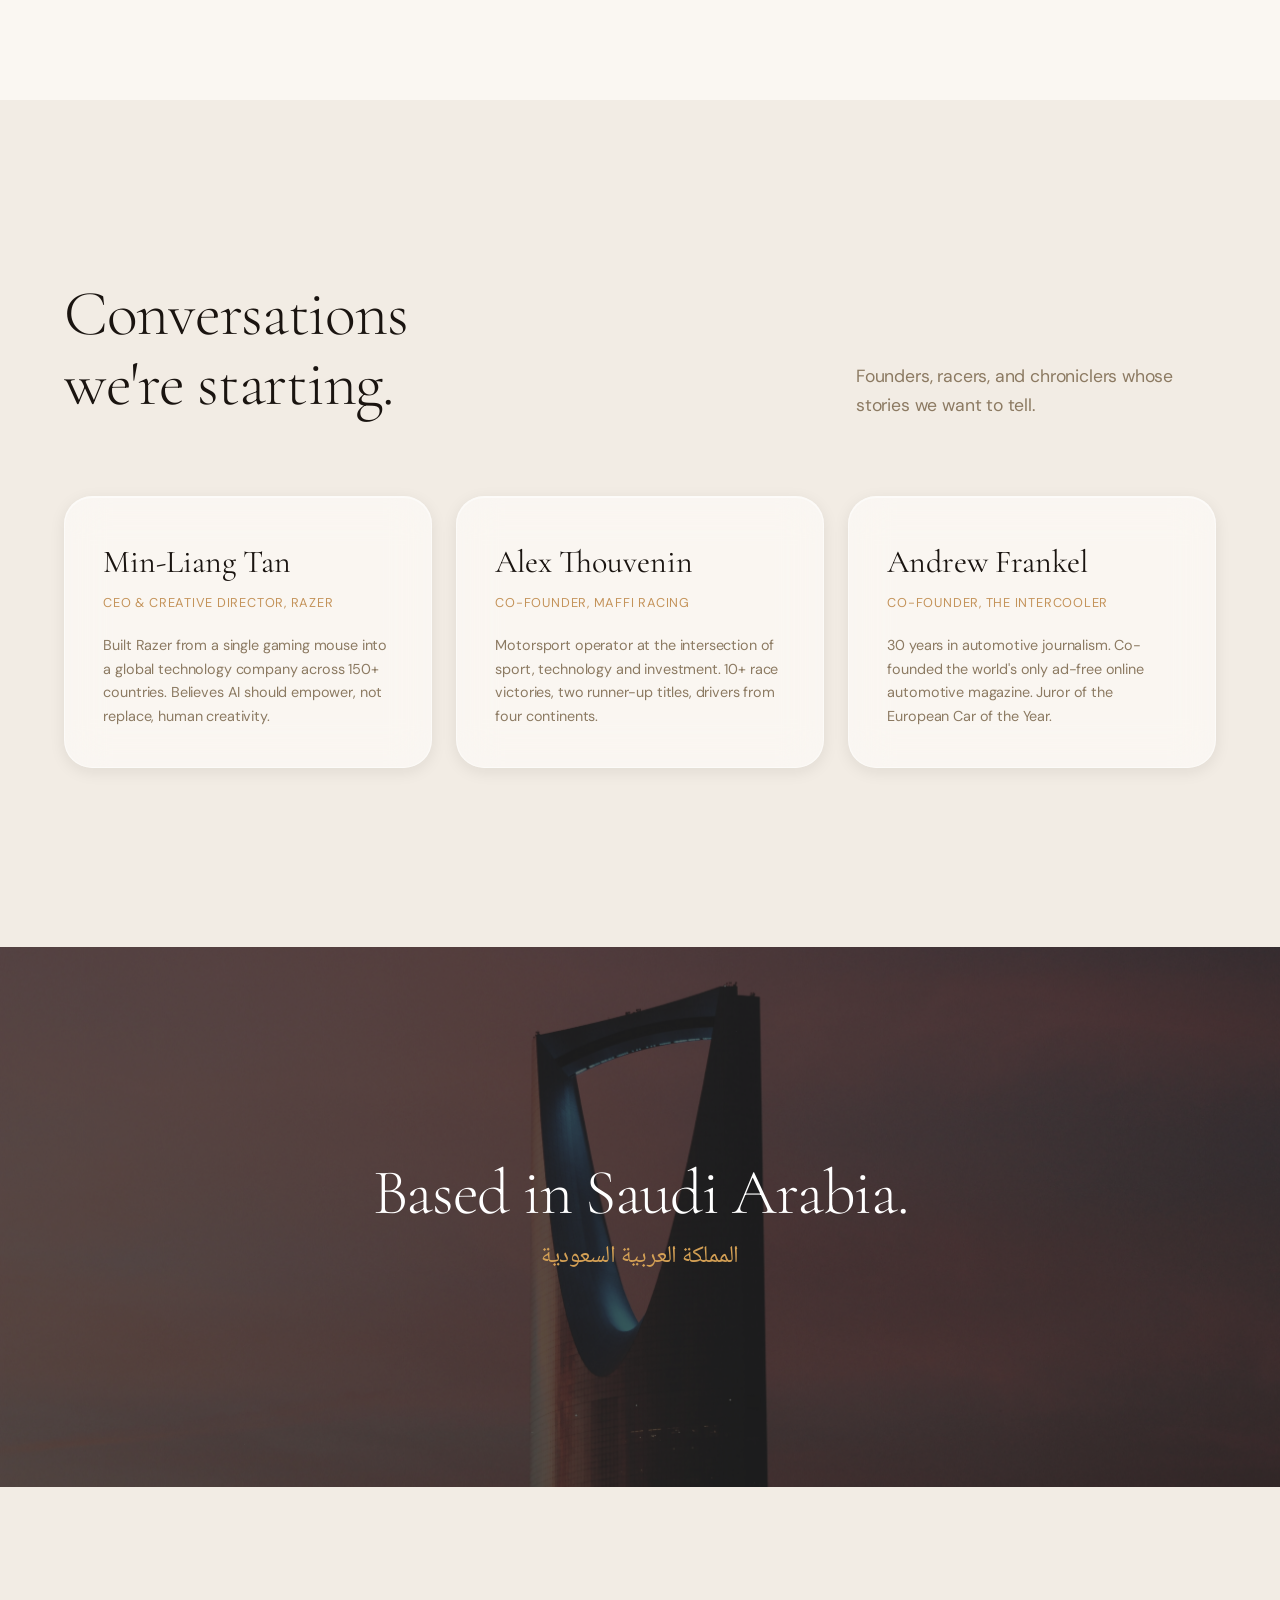
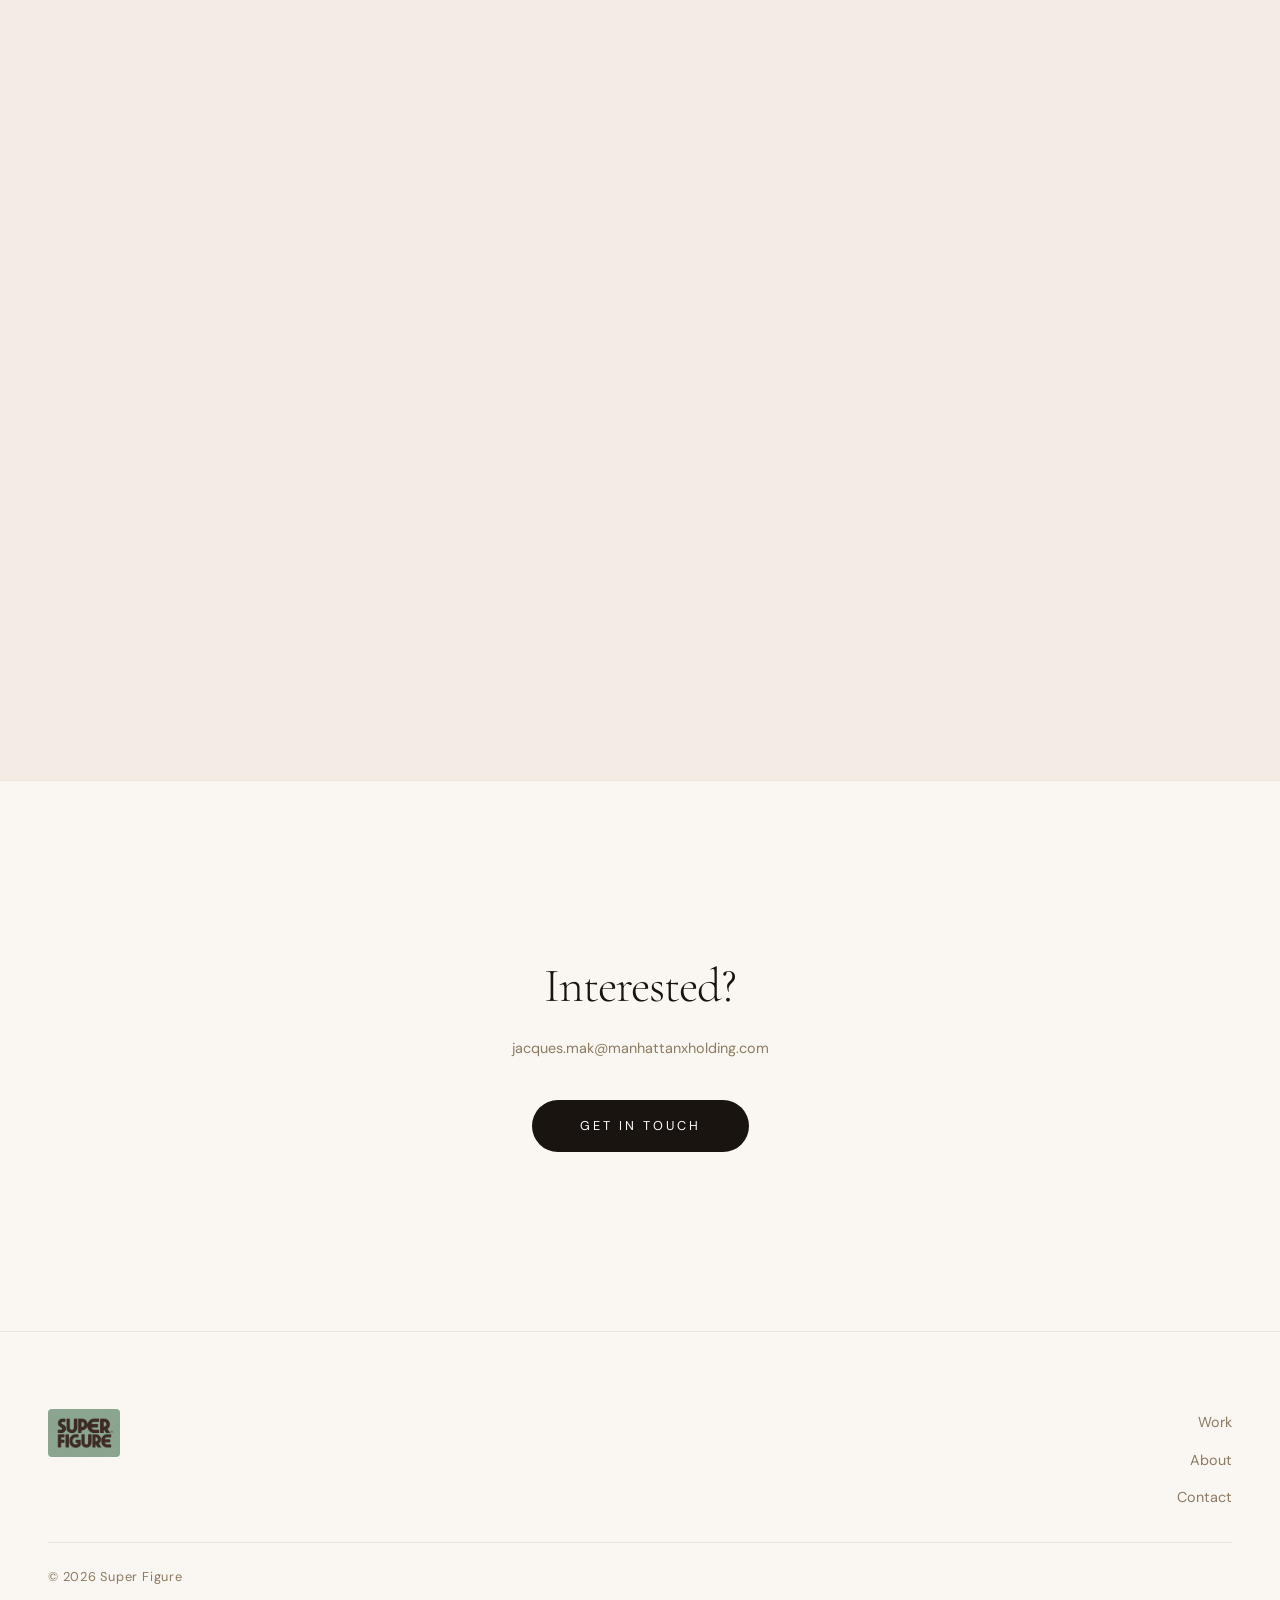
==== commit 993dfc14: "update" ====
--- a/index.html
+++ b/index.html
@@ -421,6 +421,10 @@
       overflow: hidden;
       background: var(--cream-deep);
       transition: transform var(--duration-normal) var(--ease-out-quint), box-shadow var(--duration-normal) var(--ease-out-quad);
+      -webkit-backface-visibility: hidden;
+      backface-visibility: hidden;
+      will-change: transform;
+      isolation: isolate;
     }
     /* Varied radii — break the uniform look */
     .bc-1 { border-radius: 24px 16px 20px 28px; }
@@ -517,8 +521,12 @@
       padding: 1.5rem;
     }
     .stat-ring {
-      width: 90px;
-      height: 90px;
+      width: 80px;
+      height: 80px;
+      min-width: 80px;
+      min-height: 80px;
+      aspect-ratio: 1;
+      flex-shrink: 0;
       border-radius: 50%;
       border: 3px solid var(--sage);
       display: flex;
@@ -586,6 +594,7 @@
     .bc-5 { grid-column: 1; grid-row: 3; }             /* stat — small left */
     .bc-6 { grid-column: 2; grid-row: 3; }             /* LEAP — small center */
     .bc-7 { grid-column: 1 / 3; grid-row: 4; }        /* wide Diriyah — bottom left */
+    .bc-8 { grid-column: 3; grid-row: 4; border-radius: 16px 24px 20px 14px; }  /* shows — bottom right */
 
     /* Image positioning per cell — prevent black edges */
     .bc-2 img { object-position: center 30%; }
@@ -593,23 +602,23 @@
     .bc-6 img { object-position: center center; }
     .bc-7 img { object-position: center 40%; }
 
-    /* ===== SHOWS (Podcast + Live) ===== */
-    .shows-section {
-      max-width: var(--max-width-wide);
-      margin: 0 auto;
-      padding: 0 clamp(1rem, 3vw, 2.5rem);
-      position: relative;
-      z-index: 1;
-    }
-    .shows-inner {
-      border-top: 1px solid var(--color-border);
-      border-bottom: 1px solid var(--color-border);
+    /* ===== SHOWS CELL (inside bento) ===== */
+    .bento-cell--shows {
+      background: rgba(255, 255, 255, 0.6);
+      backdrop-filter: blur(24px) saturate(1.5);
+      -webkit-backdrop-filter: blur(24px) saturate(1.5);
+      border: 1px solid rgba(255, 255, 255, 0.5);
+      box-shadow: var(--shadow-md), inset 0 1px 0 rgba(255,255,255,0.6);
+      display: flex;
+      flex-direction: column;
+      justify-content: center;
+      padding: 0;
     }
     .show-row {
       display: flex;
       align-items: center;
-      gap: clamp(1rem, 2vw, 1.5rem);
-      padding: clamp(1.25rem, 2.5vw, 1.75rem) clamp(0.5rem, 2vw, 1.5rem);
+      gap: clamp(0.75rem, 1.5vw, 1.25rem);
+      padding: clamp(1rem, 2vw, 1.5rem) clamp(1rem, 2vw, 1.75rem);
       transition: background var(--duration-fast) var(--ease-out-quad);
       cursor: pointer;
     }
@@ -617,7 +626,7 @@
       border-top: 1px solid var(--color-border);
     }
     .show-row:hover {
-      background: rgba(255,255,255,0.5);
+      background: rgba(255,255,255,0.45);
     }
     .show-icon {
       display: flex;
@@ -625,17 +634,15 @@
       flex-shrink: 0;
     }
     .show-dot {
-      width: 7px;
-      height: 7px;
+      width: 6px;
+      height: 6px;
       border-radius: 50%;
       background: var(--color-text);
     }
-    .show-info {
-      flex: 1;
-    }
+    .show-info { flex: 1; }
     .show-name {
       font-family: var(--font-display);
-      font-size: var(--text-xl);
+      font-size: var(--text-base);
       color: var(--color-text);
       font-weight: 400;
       letter-spacing: var(--tracking-title);
@@ -643,24 +650,17 @@
     }
     .show-type {
       font-family: var(--font-body);
-      font-size: var(--text-sm);
+      font-size: var(--text-xs);
       font-weight: 400;
       color: var(--color-text-muted);
       letter-spacing: 0;
       vertical-align: super;
       font-style: italic;
     }
-    .show-desc {
-      font-size: var(--text-sm);
-      color: var(--color-text-muted);
-      margin-top: 0.25rem;
-      line-height: 1.5;
-      letter-spacing: var(--tracking-body);
-    }
     .show-arrow {
       flex-shrink: 0;
-      width: 40px;
-      height: 40px;
+      width: 32px;
+      height: 32px;
       border-radius: 50%;
       border: 1px solid var(--color-border);
       display: flex;
@@ -680,11 +680,6 @@
     }
     .show-row:hover .show-arrow svg {
       stroke: var(--color-surface);
-    }
-
-    @media (max-width: 768px) {
-      .show-desc { display: none; }
-      .show-name { font-size: var(--text-lg); }
     }
 
     /* ===== MANIFESTO ===== */
@@ -1144,7 +1139,7 @@
     @media (max-width: 1024px) {
       .bento-grid {
         grid-template-columns: 1.1fr 0.9fr;
-        grid-template-rows: 230px 190px 170px 210px;
+        grid-template-rows: 230px 190px 170px 210px 140px;
         gap: 11px;
       }
       .bc-1 { grid-column: 1; grid-row: 1 / 3; }
@@ -1154,6 +1149,7 @@
       .bc-5 { grid-column: 2; grid-row: 3; }
       .bc-6 { grid-column: 1; grid-row: 4; }
       .bc-7 { grid-column: 2; grid-row: 4; }
+      .bc-8 { grid-column: 1 / 3; grid-row: 5; }
       .bento-cell--tall { grid-row: auto; }
     }
 
@@ -1169,7 +1165,7 @@
 
       .bento-grid {
         grid-template-columns: 1fr 1fr;
-        grid-template-rows: 220px 170px 240px 150px 200px;
+        grid-template-rows: 220px 170px 240px 150px 200px 130px;
         gap: 10px;
       }
       .bc-1 { grid-column: 1 / 3; grid-row: 1; }
@@ -1179,6 +1175,7 @@
       .bc-5 { grid-column: 1; grid-row: 4; }
       .bc-6 { grid-column: 2; grid-row: 4; }
       .bc-7 { grid-column: 1 / 3; grid-row: 5; }
+      .bc-8 { grid-column: 1 / 3; grid-row: 6; }
       .bento-cell--tall { grid-row: auto; }
       .bc-4 img { object-position: 72% center; transform: scale(1.06); }
 
@@ -1360,38 +1357,34 @@
       <span class="cell-pill">Art Club : Diriyah Biennale</span>
     </div>
 
-  </section>
-
-  <!-- ===== SHOWS (Podcast + Live) ===== -->
-  <section class="shows-section" id="shows">
-    <div class="shows-inner">
-      <div class="show-row reveal">
+    <!-- Cell 8: Shows (Podcast + Live) -->
+    <div class="bento-cell bento-cell--shows bc-8 reveal reveal-delay-3" id="shows">
+      <div class="show-row">
         <div class="show-icon">
           <span class="show-dot"></span>
           <span class="show-dot"></span>
         </div>
         <div class="show-info">
           <h3 class="show-name">Offgrid <span class="show-type">(Podcast)</span></h3>
-          <p class="show-desc">Independent voices on Gulf culture, tech, and ambition. New episodes weekly.</p>
         </div>
         <a href="#" class="show-arrow" aria-label="Listen to Offgrid">
-          <svg viewBox="0 0 24 24" width="20" height="20"><line x1="7" y1="17" x2="17" y2="7"/><polyline points="7 7 17 7 17 17"/></svg>
+          <svg viewBox="0 0 24 24" width="16" height="16"><line x1="7" y1="17" x2="17" y2="7"/><polyline points="7 7 17 7 17 17"/></svg>
         </a>
       </div>
-      <div class="show-row reveal reveal-delay-1">
+      <div class="show-row">
         <div class="show-icon">
           <span class="show-dot"></span>
           <span class="show-dot"></span>
         </div>
         <div class="show-info">
           <h3 class="show-name">The Majlis <span class="show-type">(Live Show)</span></h3>
-          <p class="show-desc">Live conversations with founders, creatives, and policymakers — from Riyadh to the world.</p>
         </div>
         <a href="#" class="show-arrow" aria-label="Watch The Majlis">
-          <svg viewBox="0 0 24 24" width="20" height="20"><line x1="7" y1="17" x2="17" y2="7"/><polyline points="7 7 17 7 17 17"/></svg>
+          <svg viewBox="0 0 24 24" width="16" height="16"><line x1="7" y1="17" x2="17" y2="7"/><polyline points="7 7 17 7 17 17"/></svg>
         </a>
       </div>
     </div>
+
   </section>
 
   <!-- ===== X / TWITTER FEED (Section 3) ===== -->
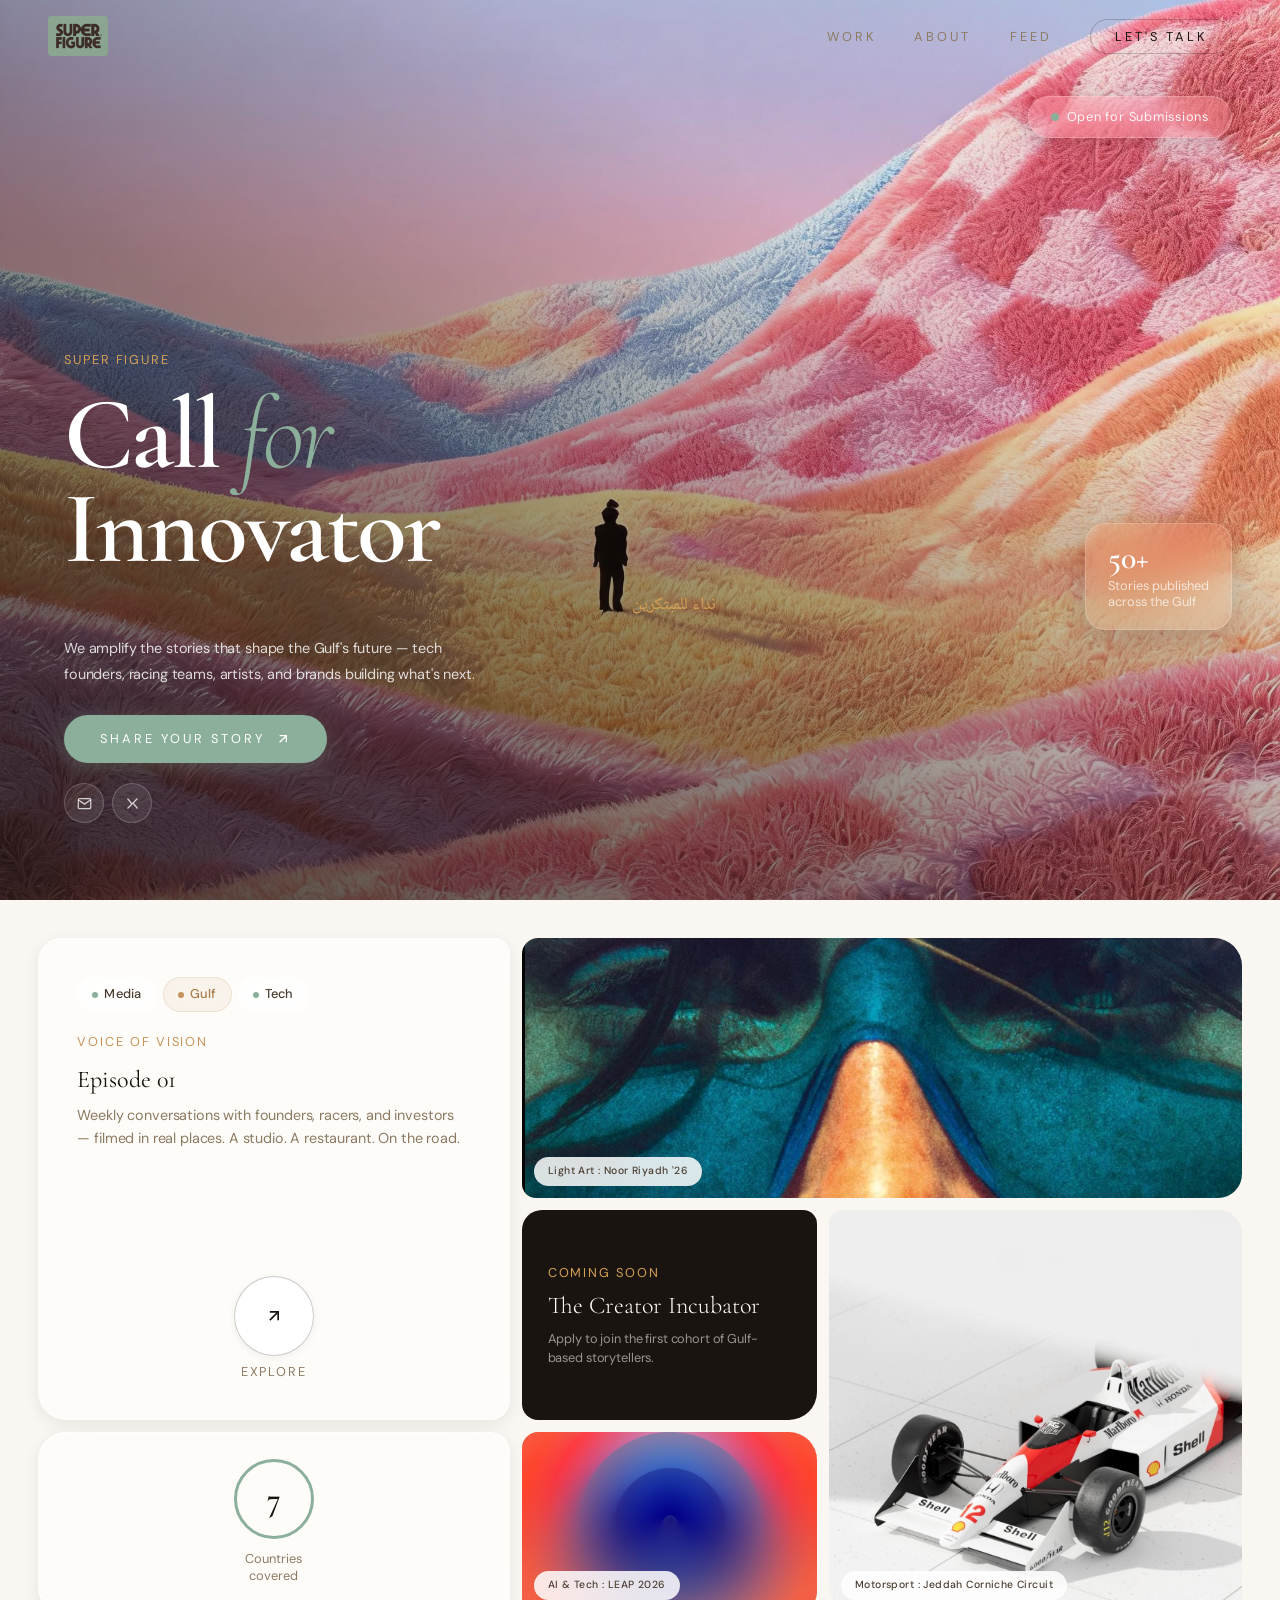
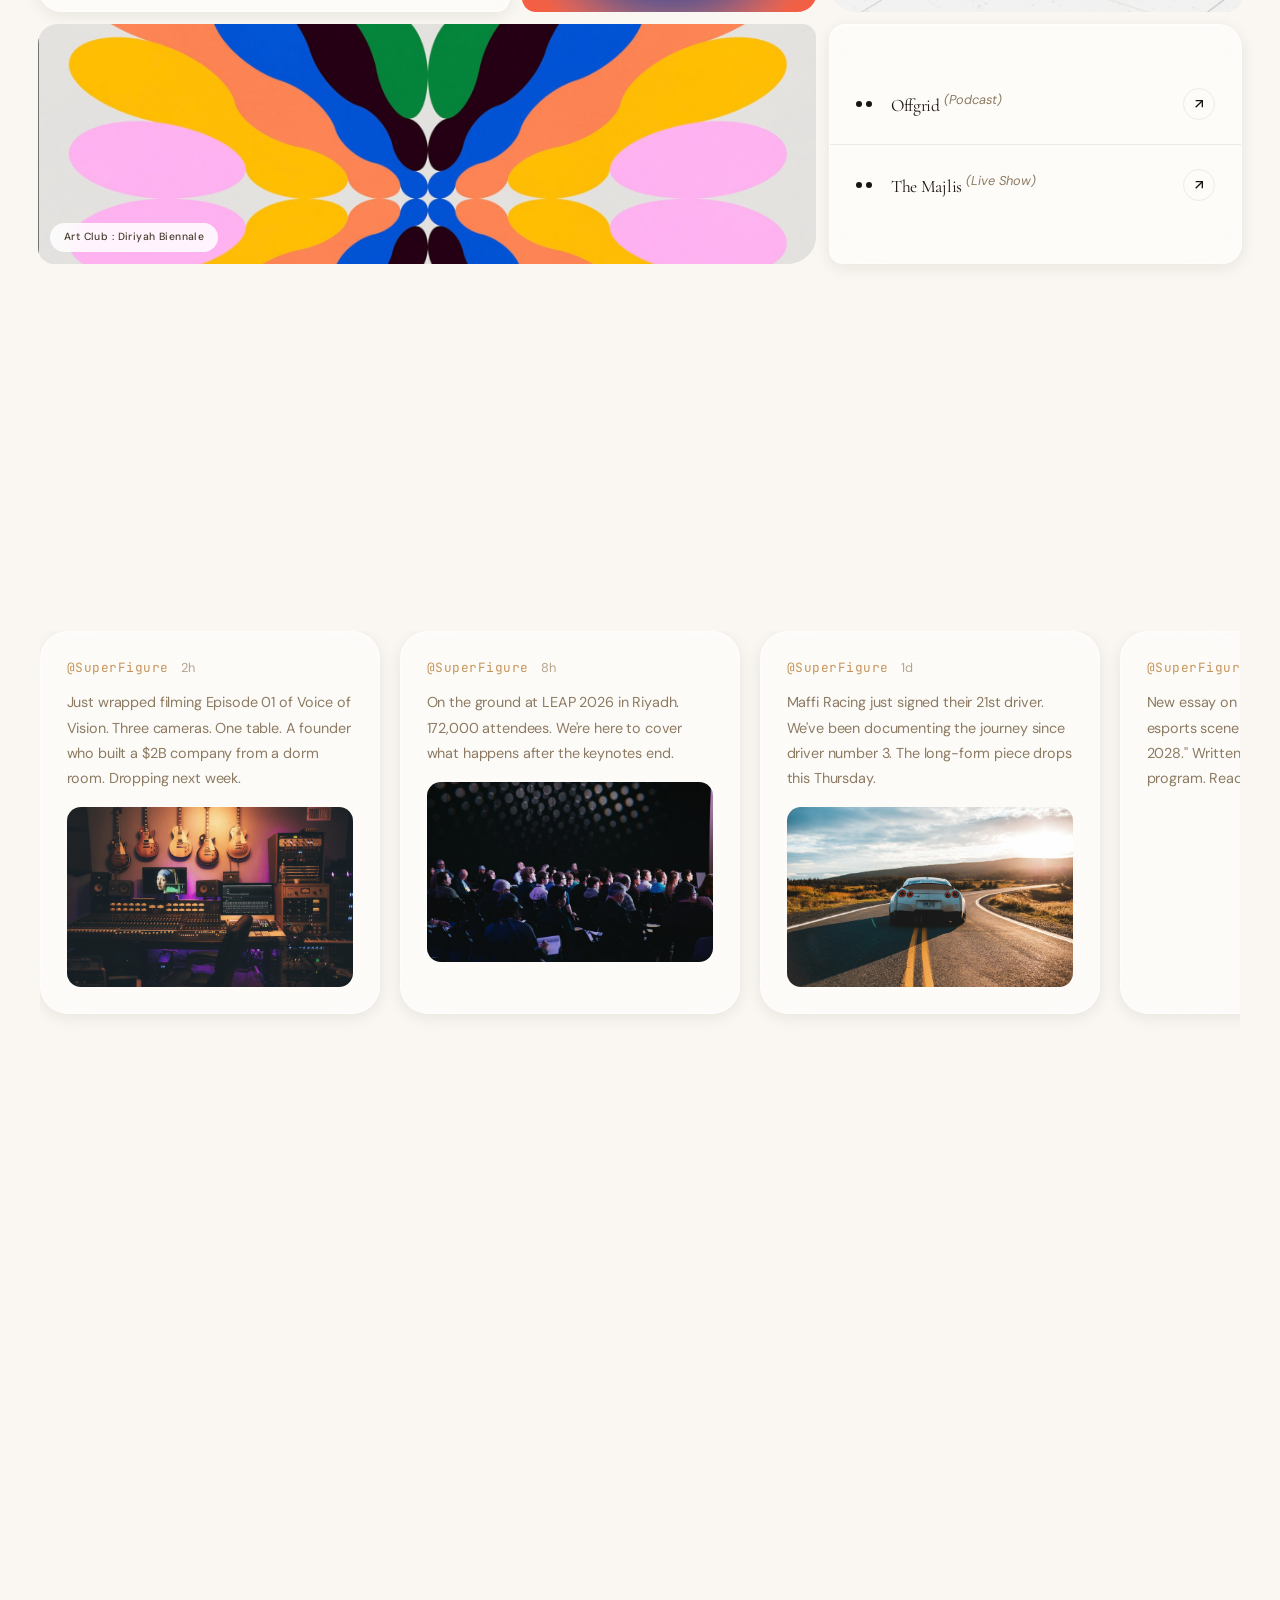
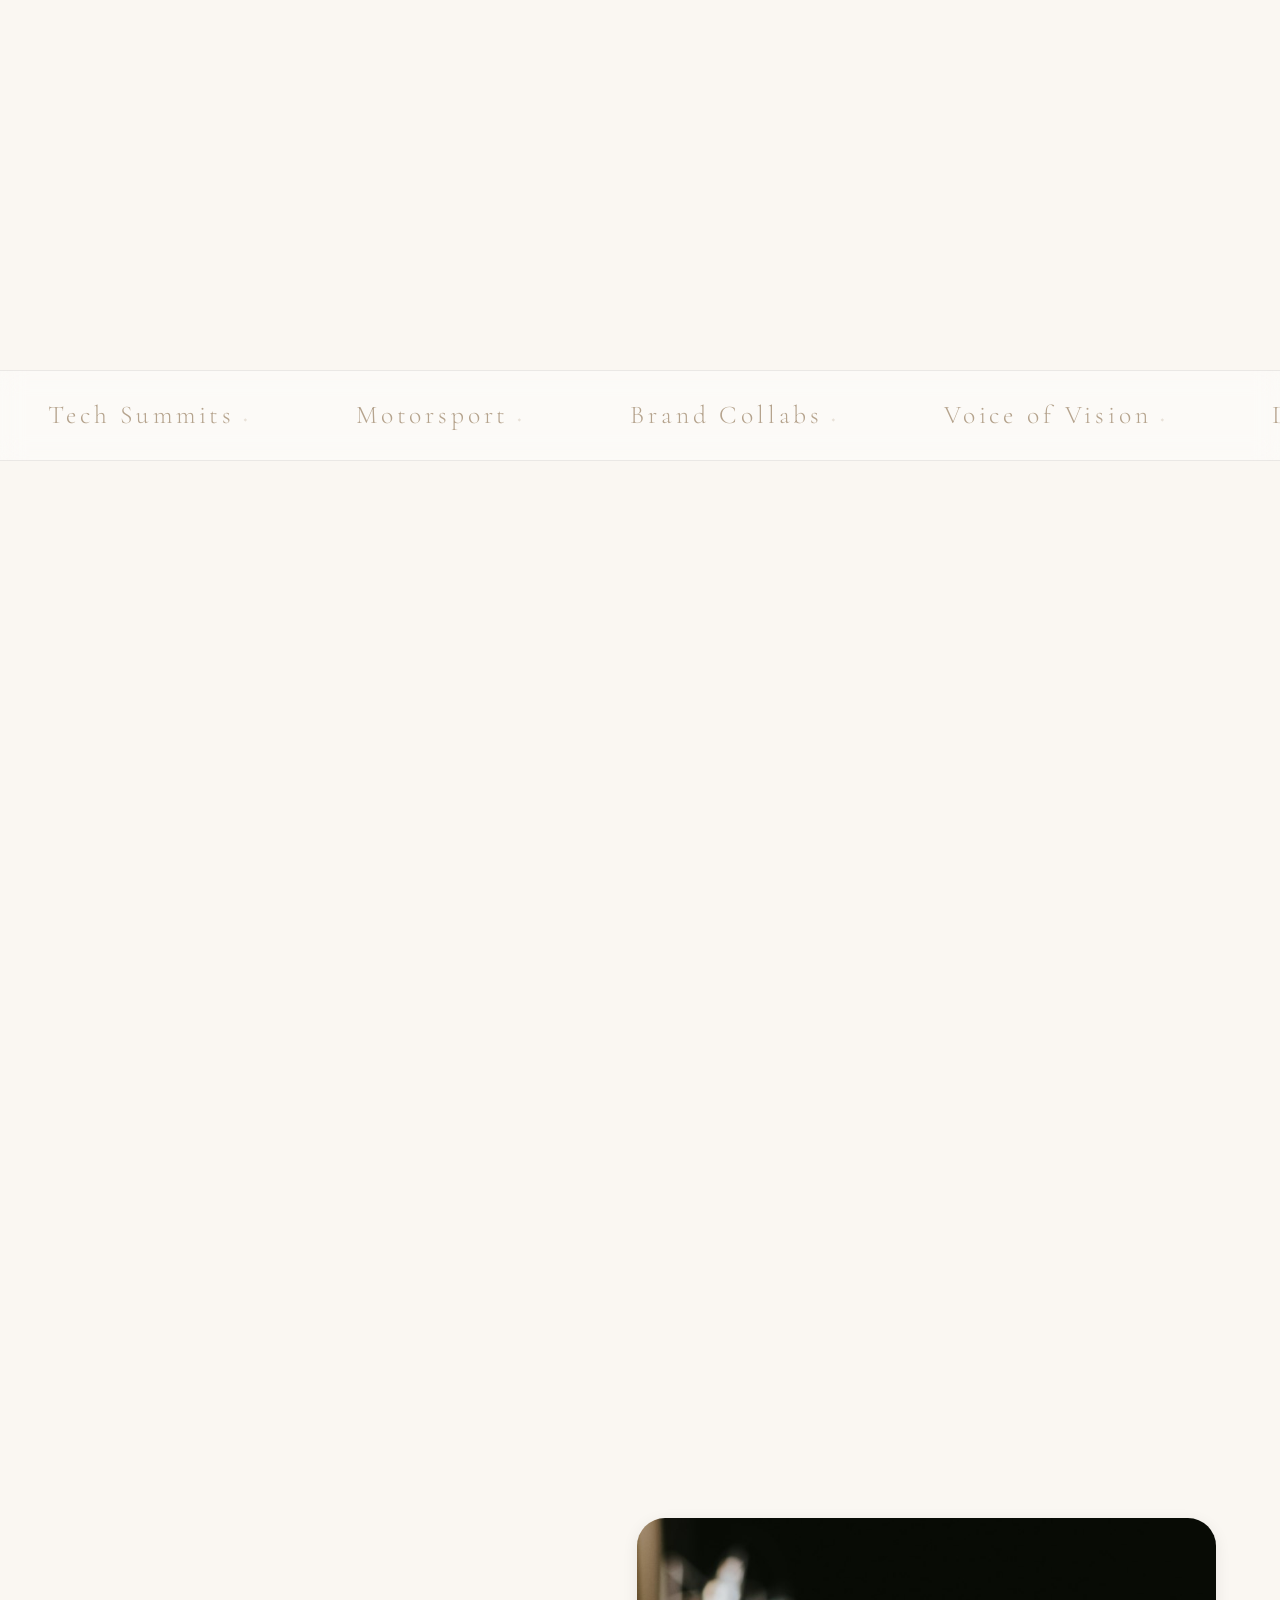
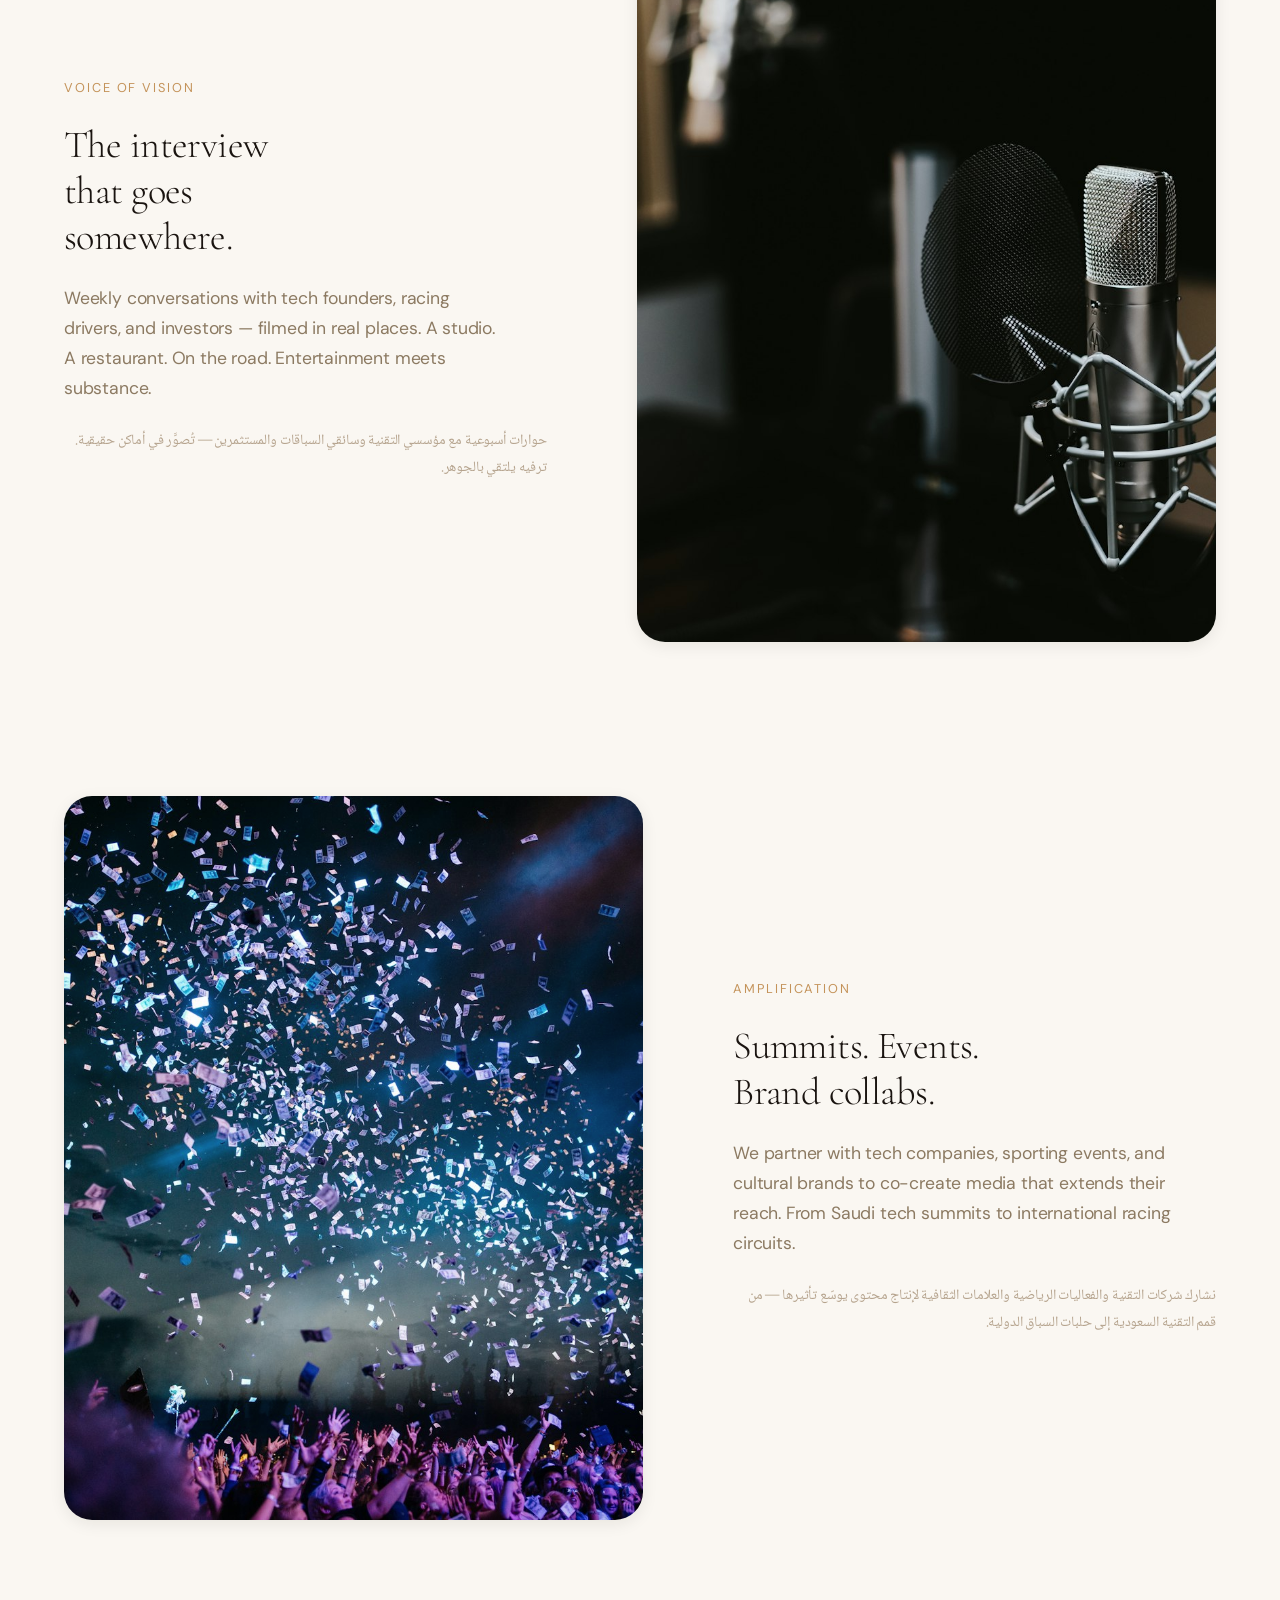
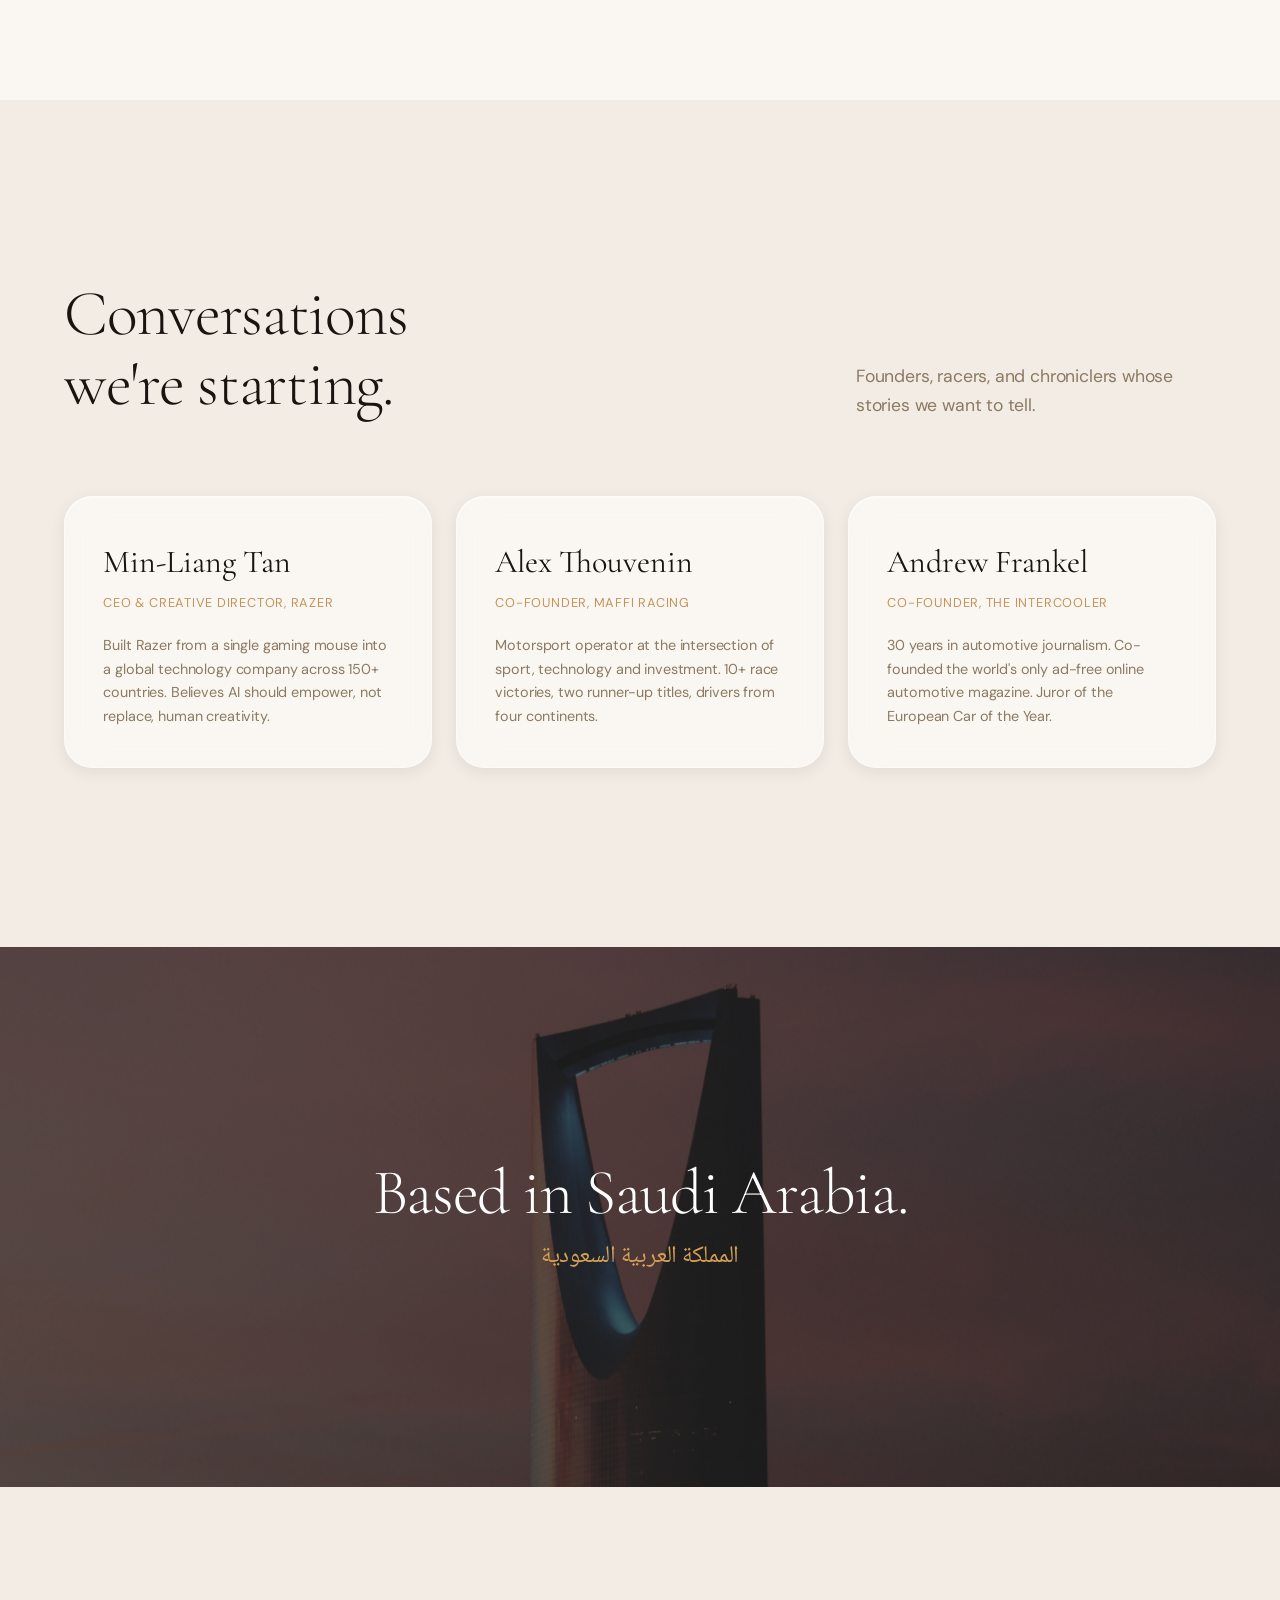
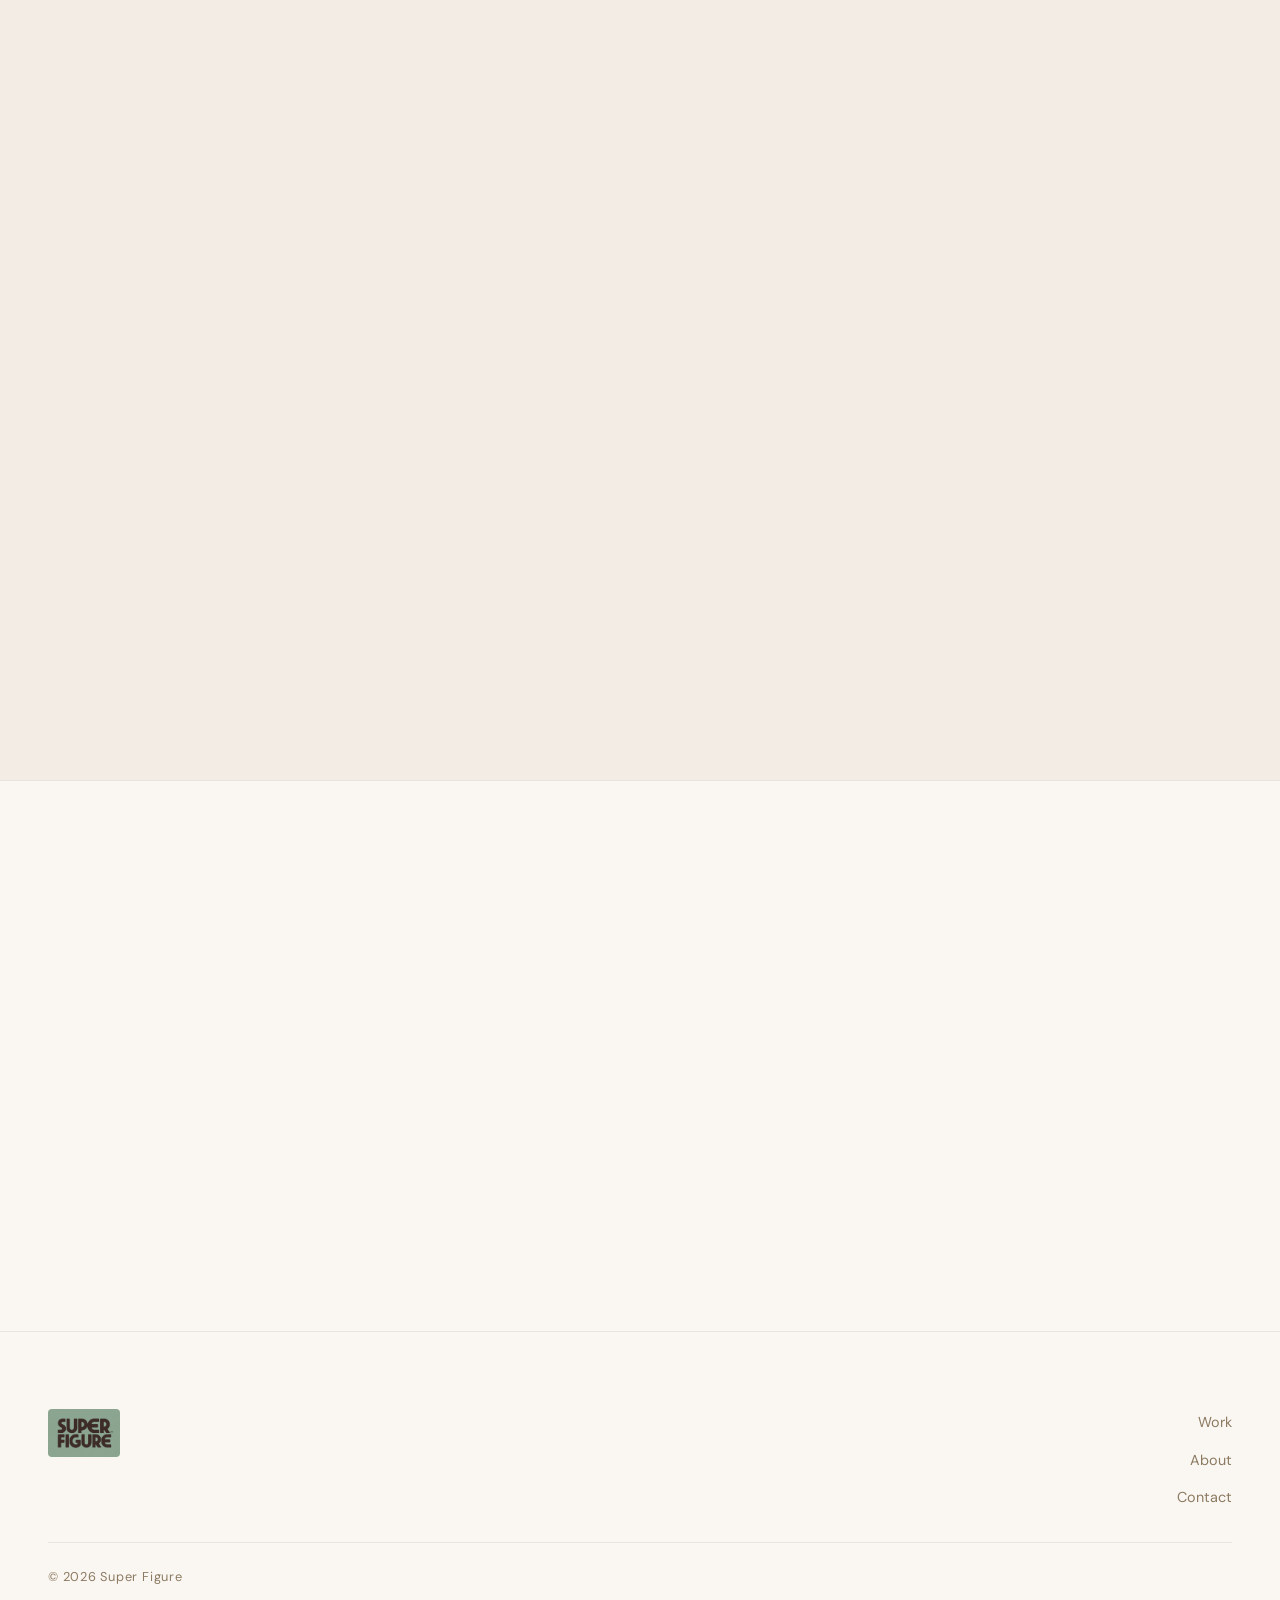
==== commit 9fde3d46: "logo" ====
--- a/index.html
+++ b/index.html
@@ -1136,20 +1136,27 @@
     }
 
     /* ===== RESPONSIVE ===== */
+    /* Tablet: 2-col organic
+       [--- Noor Riyadh wide ---]
+       [glass       ] [promo      ]
+       [F1 tall     ] [stat       ]
+       [F1 tall     ] [LEAP       ]
+       [--- Diriyah wide ---     ]
+       [shows       ] [           ] */
     @media (max-width: 1024px) {
       .bento-grid {
-        grid-template-columns: 1.1fr 0.9fr;
-        grid-template-rows: 230px 190px 170px 210px 140px;
+        grid-template-columns: 1.15fr 0.85fr;
+        grid-template-rows: 220px auto 160px 160px 200px 130px;
         gap: 11px;
       }
-      .bc-1 { grid-column: 1; grid-row: 1 / 3; }
-      .bc-2 { grid-column: 2; grid-row: 1; }
+      .bc-1 { grid-column: 1; grid-row: 2; }
+      .bc-2 { grid-column: 1 / 3; grid-row: 1; }
       .bc-3 { grid-column: 2; grid-row: 2; }
-      .bc-4 { grid-column: 1; grid-row: 3; }
+      .bc-4 { grid-column: 1; grid-row: 3 / 5; }
       .bc-5 { grid-column: 2; grid-row: 3; }
-      .bc-6 { grid-column: 1; grid-row: 4; }
-      .bc-7 { grid-column: 2; grid-row: 4; }
-      .bc-8 { grid-column: 1 / 3; grid-row: 5; }
+      .bc-6 { grid-column: 2; grid-row: 4; }
+      .bc-7 { grid-column: 1 / 3; grid-row: 5; }
+      .bc-8 { grid-column: 1 / 3; grid-row: 6; }
       .bento-cell--tall { grid-row: auto; }
     }
 
@@ -1219,7 +1226,7 @@
 
 <!-- Page Loader -->
 <div class="page-loader" id="pageLoader">
-  <div class="loader-mark">SF</div>
+  <img src="assets/images/logo nobg.png" alt="Super Figure" class="loader-mark">
 </div>
 
 <a href="#main" class="skip-link">Skip to content</a>
@@ -1305,7 +1312,7 @@
         <span class="pill pill--gold"><span class="dot"></span>Gulf</span>
         <span class="pill"><span class="dot"></span>Tech</span>
       </div>
-      <span class="bento-label">SF Dialogues</span>
+      <span class="bento-label">Voice of Vision</span>
       <div class="bento-title">Episode 01</div>
       <p class="bento-sub">Weekly conversations with founders, racers, and investors — filmed in real places. A studio. A restaurant. On the road.</p>
       <div style="margin-top:auto; padding-top:1.5rem;">
@@ -1403,8 +1410,8 @@
             <span class="xfeed-handle">@SuperFigure</span>
             <span class="xfeed-time">2h</span>
           </div>
-          <p class="xfeed-text">Just wrapped filming Episode 01 of SF Dialogues. Three cameras. One table. A founder who built a $2B company from a dorm room. Dropping next week.</p>
-          <div class="xfeed-img"><img src="assets/images/podcast-studio.jpg" alt="SF Dialogues podcast studio" loading="lazy"></div>
+          <p class="xfeed-text">Just wrapped filming Episode 01 of Voice of Vision. Three cameras. One table. A founder who built a $2B company from a dorm room. Dropping next week.</p>
+          <div class="xfeed-img"><img src="assets/images/podcast-studio.jpg" alt="Voice of Vision podcast studio" loading="lazy"></div>
         </div>
         <div class="xfeed-card">
           <div class="xfeed-meta">
@@ -1434,7 +1441,7 @@
             <span class="xfeed-handle">@SuperFigure</span>
             <span class="xfeed-time">3d</span>
           </div>
-          <p class="xfeed-text">Min-Liang Tan told us something off-camera that changed how we think about AI and creativity. More in SF Dialogues Ep. 02.</p>
+          <p class="xfeed-text">Min-Liang Tan told us something off-camera that changed how we think about AI and creativity. More in Voice of Vision Ep. 02.</p>
           <div class="xfeed-img"><img src="assets/images/ai-abstract.jpg" alt="Abstract AI art" loading="lazy"></div>
         </div>
       </div>
@@ -1465,14 +1472,14 @@
       <span class="marquee-item">Tech Summits<span class="marquee-sep">&#9670;</span></span>
       <span class="marquee-item">Motorsport<span class="marquee-sep">&#9670;</span></span>
       <span class="marquee-item">Brand Collabs<span class="marquee-sep">&#9670;</span></span>
-      <span class="marquee-item">SF Dialogues<span class="marquee-sep">&#9670;</span></span>
+      <span class="marquee-item">Voice of Vision<span class="marquee-sep">&#9670;</span></span>
       <span class="marquee-item">Documentary<span class="marquee-sep">&#9670;</span></span>
       <span class="marquee-item">Creator Platform<span class="marquee-sep">&#9670;</span></span>
       <span class="marquee-item">AI Advisory<span class="marquee-sep">&#9670;</span></span>
       <span class="marquee-item">Tech Summits<span class="marquee-sep">&#9670;</span></span>
       <span class="marquee-item">Motorsport<span class="marquee-sep">&#9670;</span></span>
       <span class="marquee-item">Brand Collabs<span class="marquee-sep">&#9670;</span></span>
-      <span class="marquee-item">SF Dialogues<span class="marquee-sep">&#9670;</span></span>
+      <span class="marquee-item">Voice of Vision<span class="marquee-sep">&#9670;</span></span>
       <span class="marquee-item">Documentary<span class="marquee-sep">&#9670;</span></span>
       <span class="marquee-item">Creator Platform<span class="marquee-sep">&#9670;</span></span>
       <span class="marquee-item">AI Advisory<span class="marquee-sep">&#9670;</span></span>
@@ -1497,13 +1504,13 @@
 
       <div class="ed-block flip">
         <div class="ed-text reveal-left">
-          <span class="ed-label">SF Dialogues</span>
+          <span class="ed-label">Voice of Vision</span>
           <h2 class="ed-title">The interview<br>that goes<br>somewhere.</h2>
           <p class="ed-body">Weekly conversations with tech founders, racing drivers, and investors — filmed in real places. A studio. A restaurant. On the road. Entertainment meets substance.</p>
           <p class="ed-ar" lang="ar">حوارات أسبوعية مع مؤسسي التقنية وسائقي السباقات والمستثمرين — تُصوَّر في أماكن حقيقية. ترفيه يلتقي بالجوهر.</p>
         </div>
         <div class="ed-img reveal-right">
-          <img src="assets/images/interview-mics.jpg" alt="SF Dialogues podcast" loading="lazy">
+          <img src="assets/images/interview-mics.jpg" alt="Voice of Vision podcast" loading="lazy">
         </div>
       </div>
 
--- a/styles/animations.css
+++ b/styles/animations.css
@@ -76,11 +76,10 @@
 }
 
 .loader-mark {
-  font-family: var(--font-display);
-  font-size: 2rem;
-  color: var(--gold);
+  height: 28px;
+  width: auto;
+  opacity: 0.3;
   animation: loaderPulse 1.5s ease-in-out infinite;
-  letter-spacing: 8px;
 }
 
 @keyframes loaderPulse {
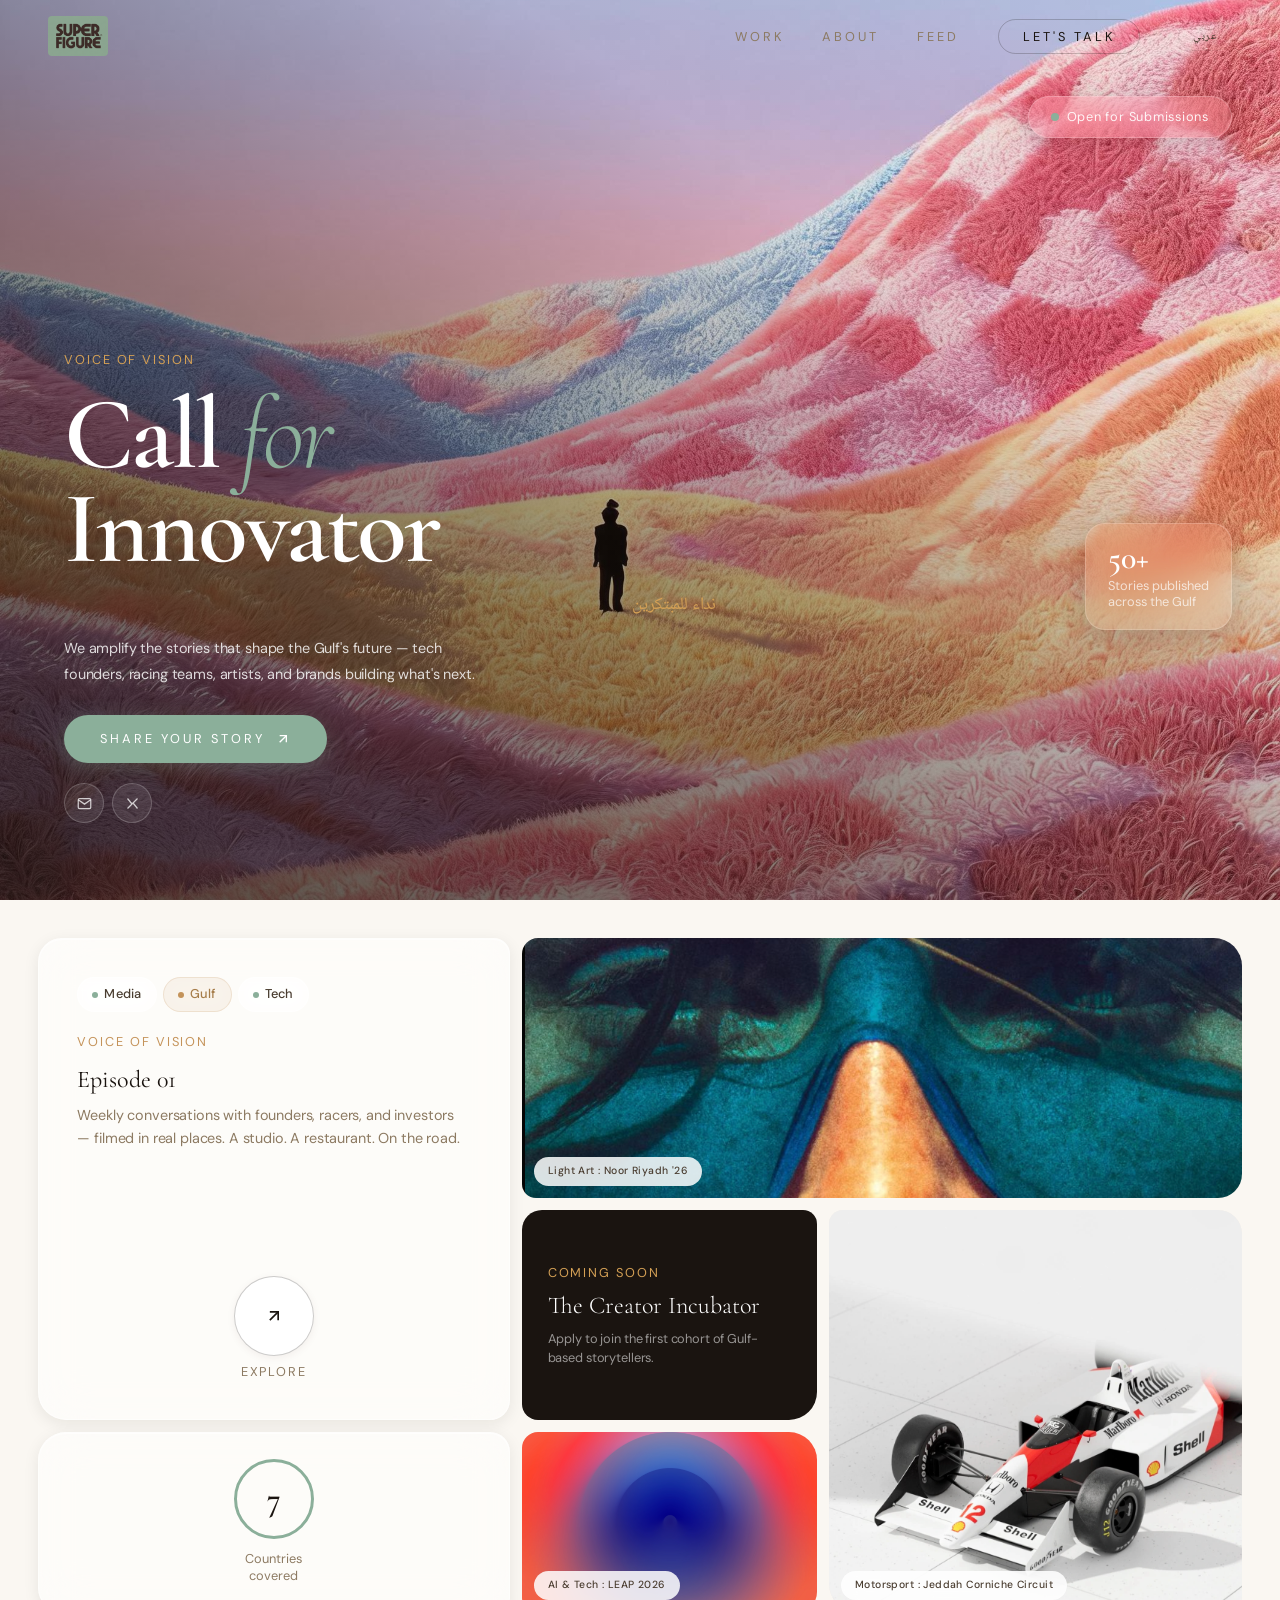
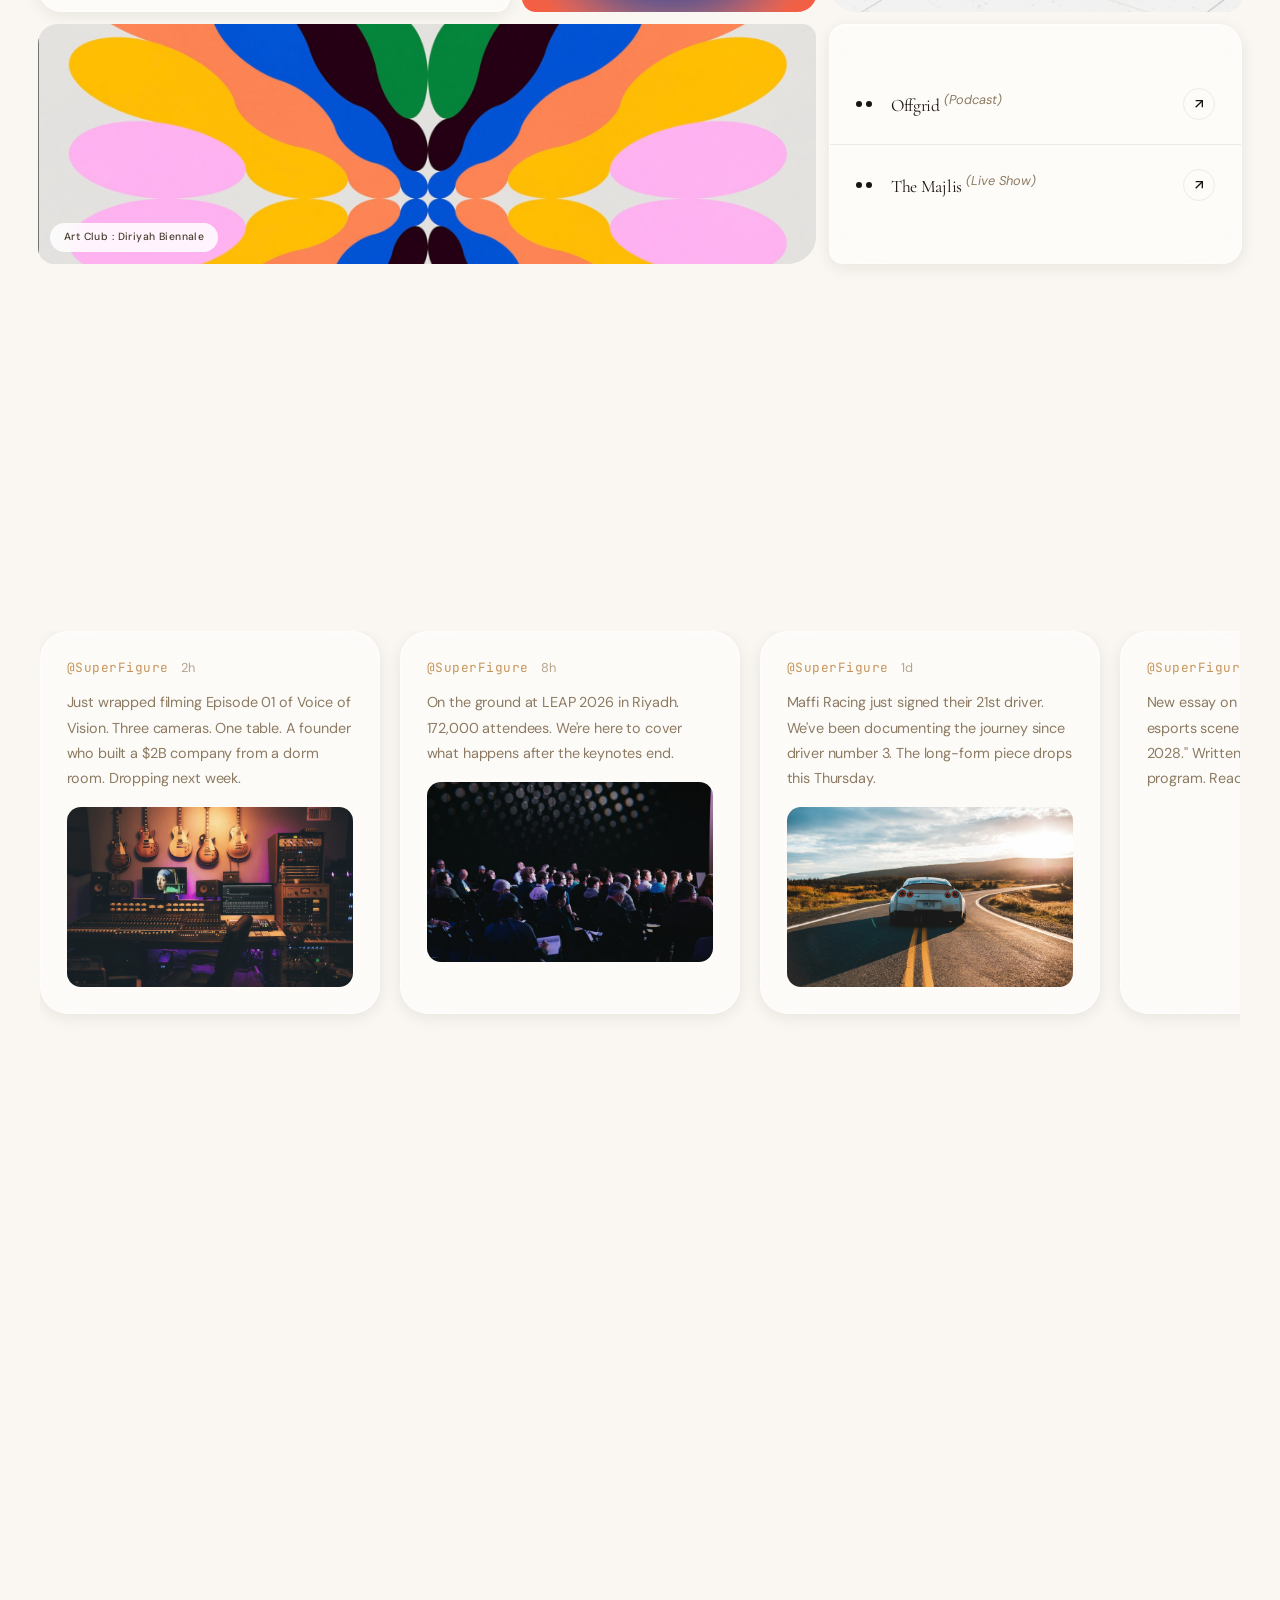
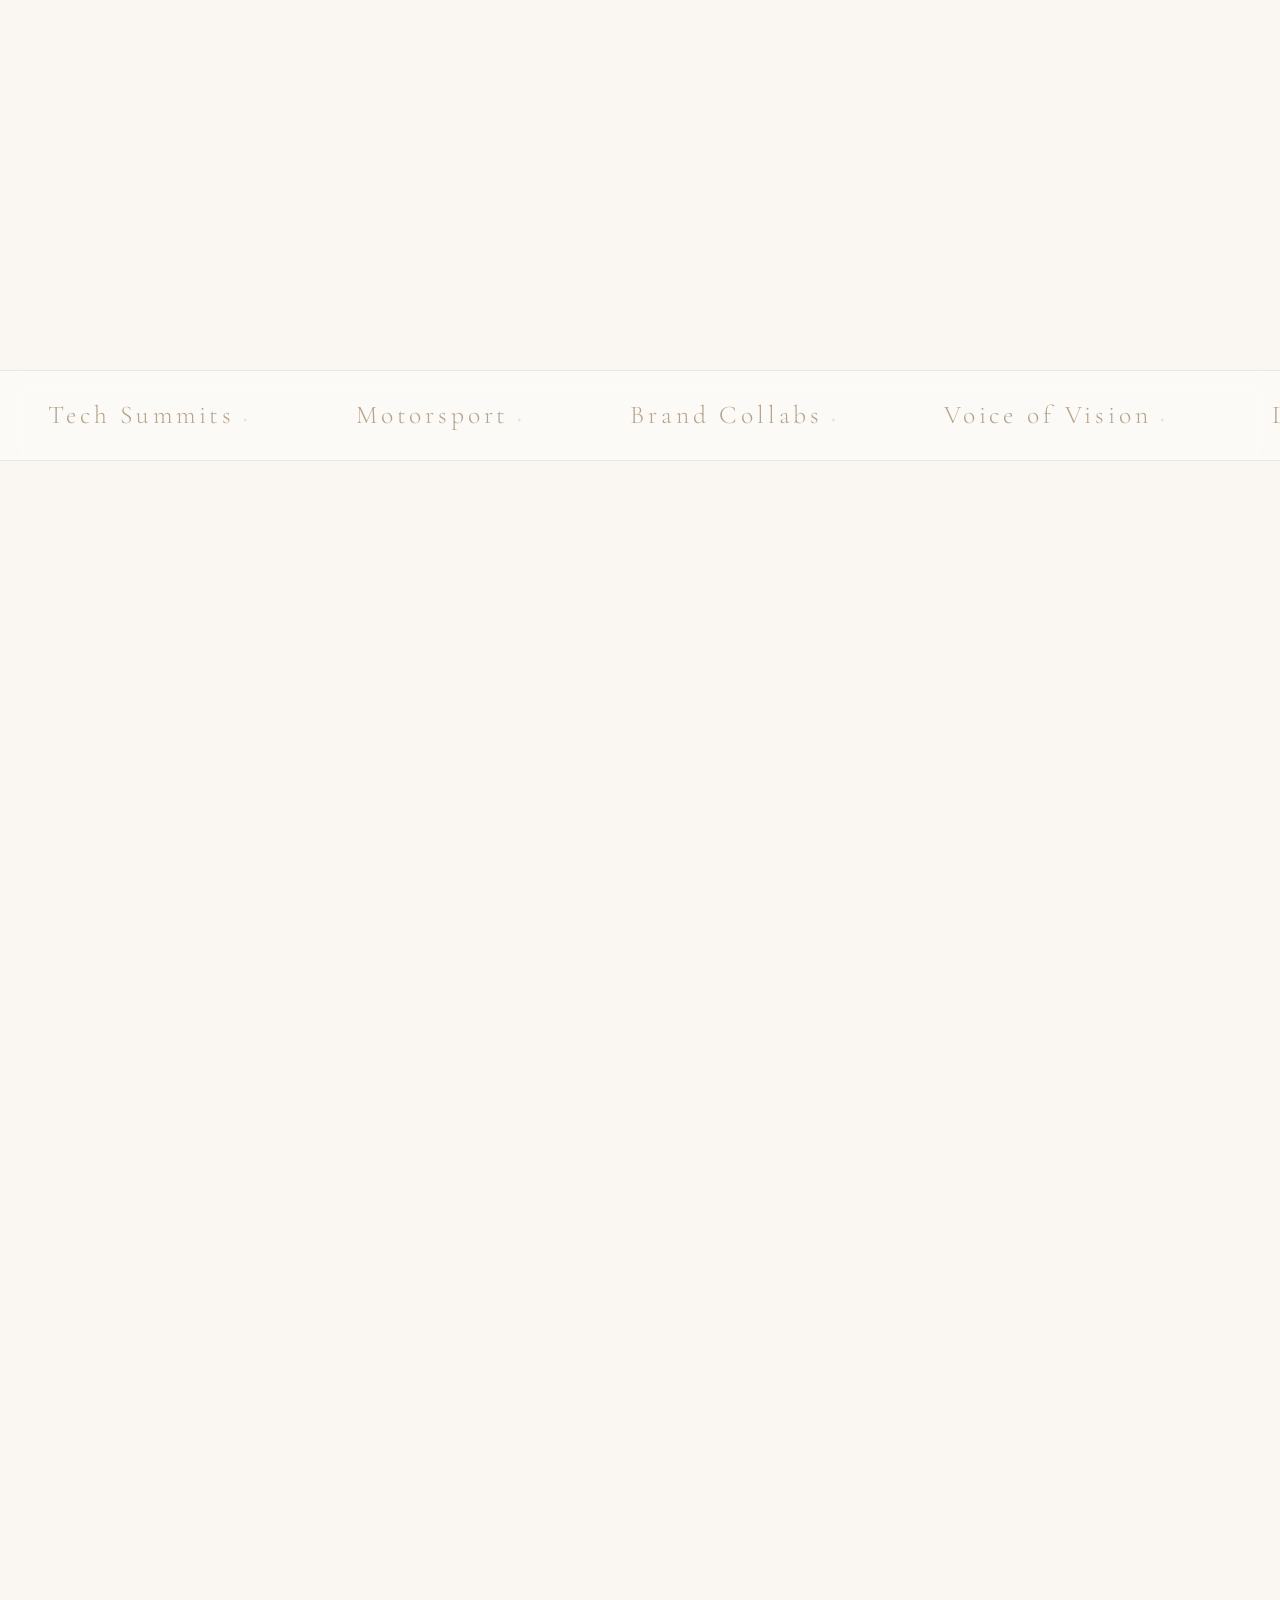
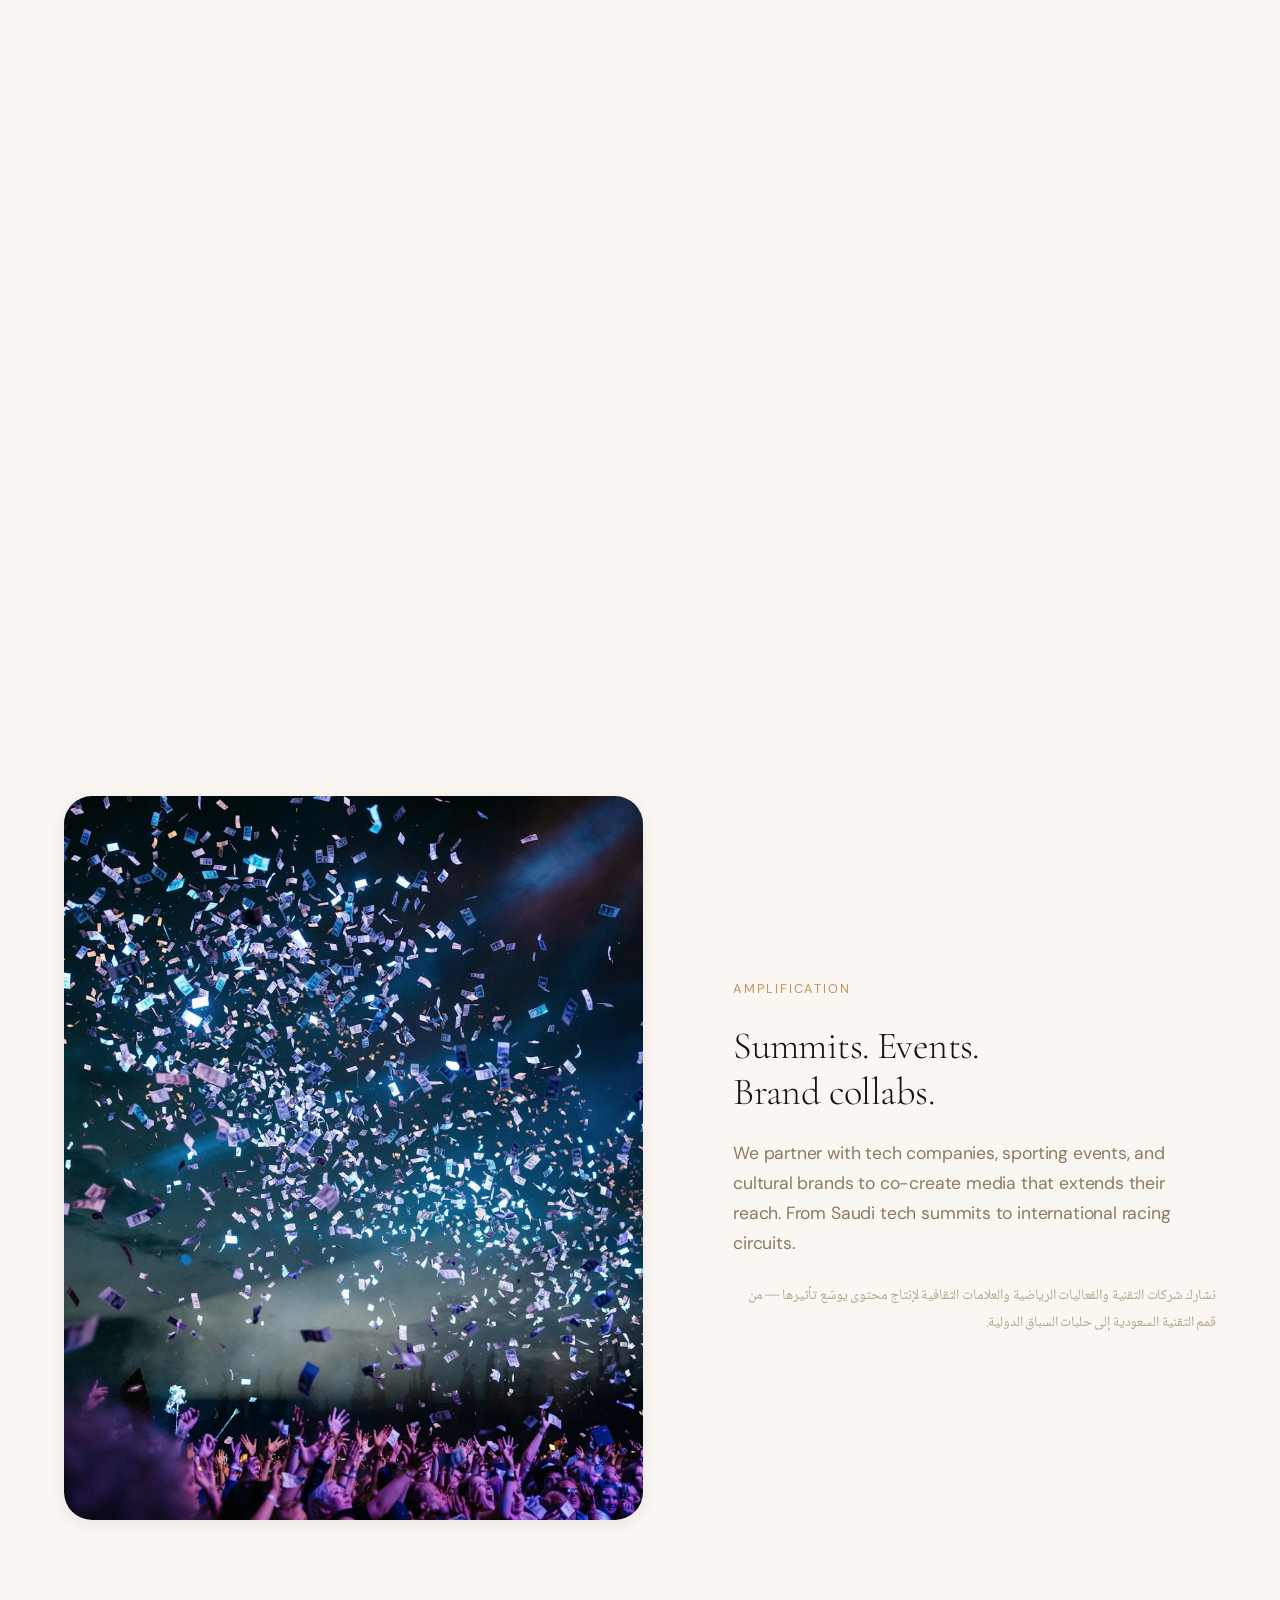
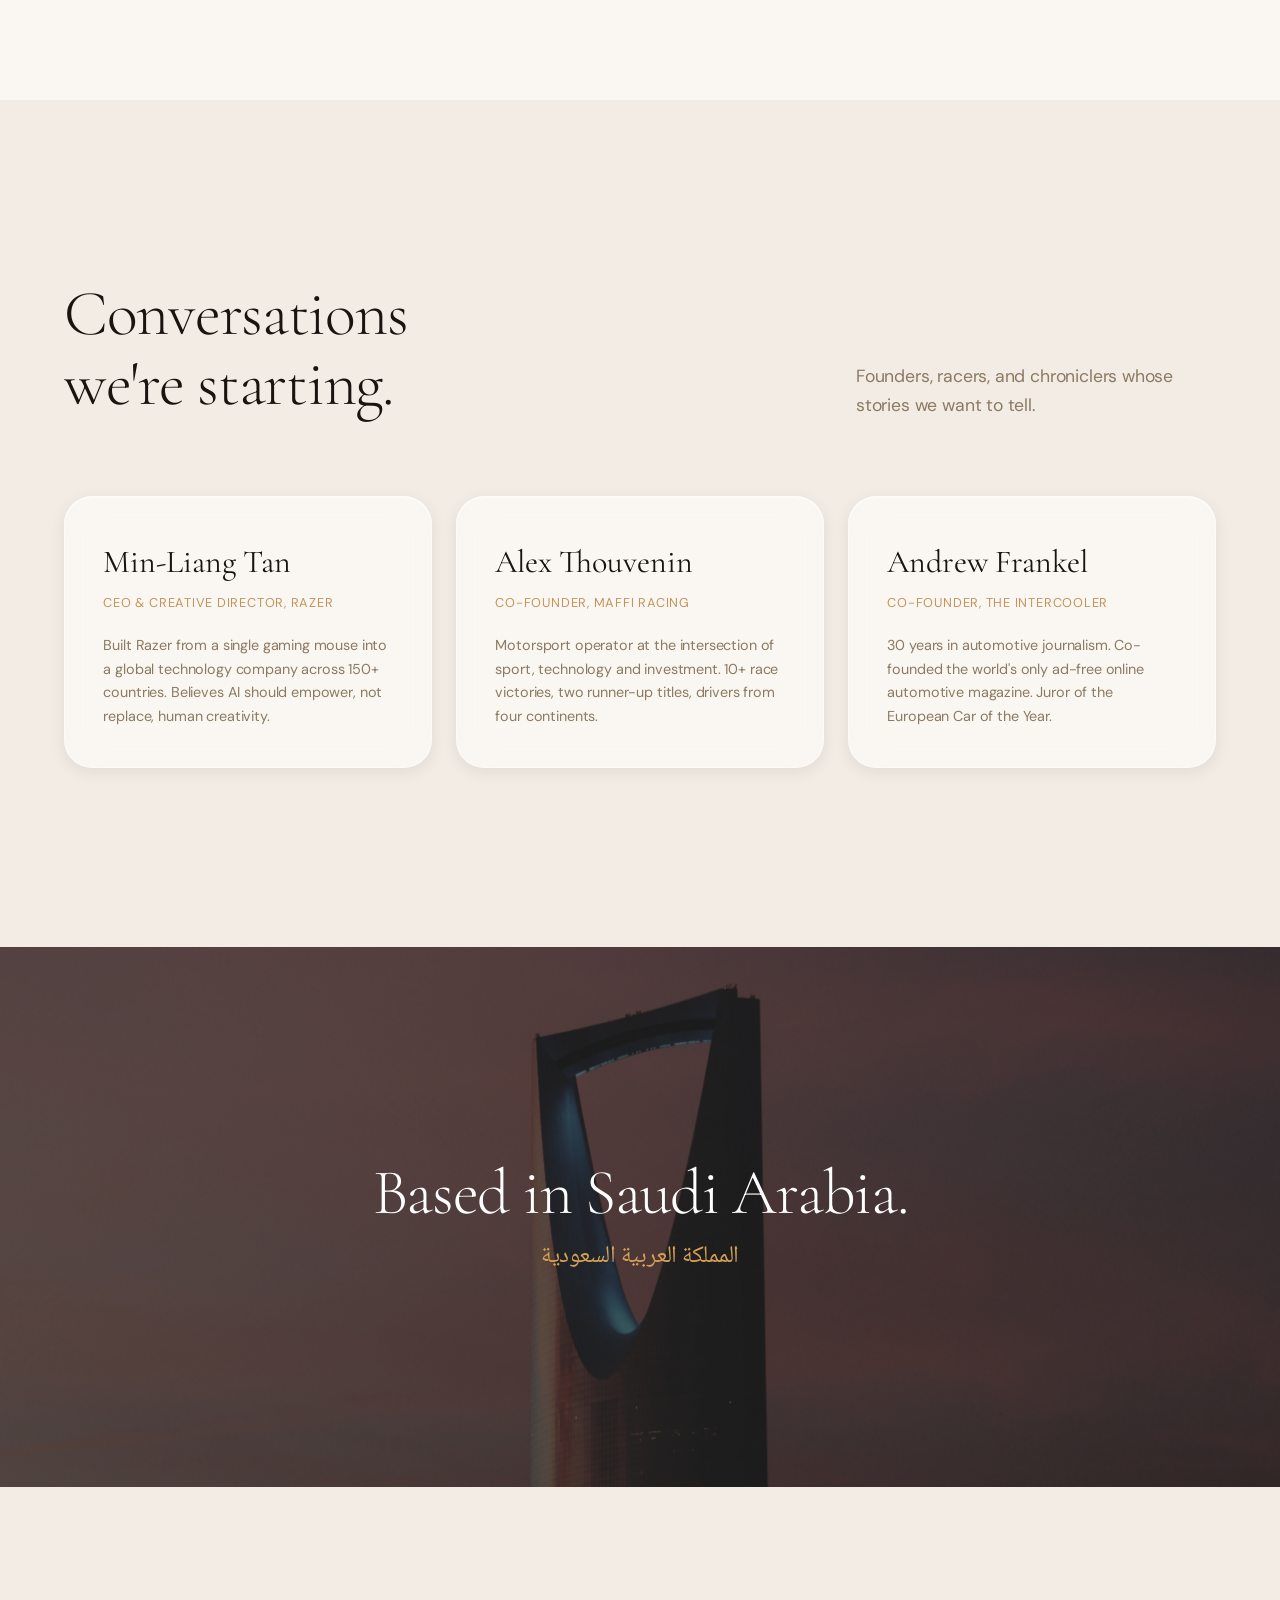
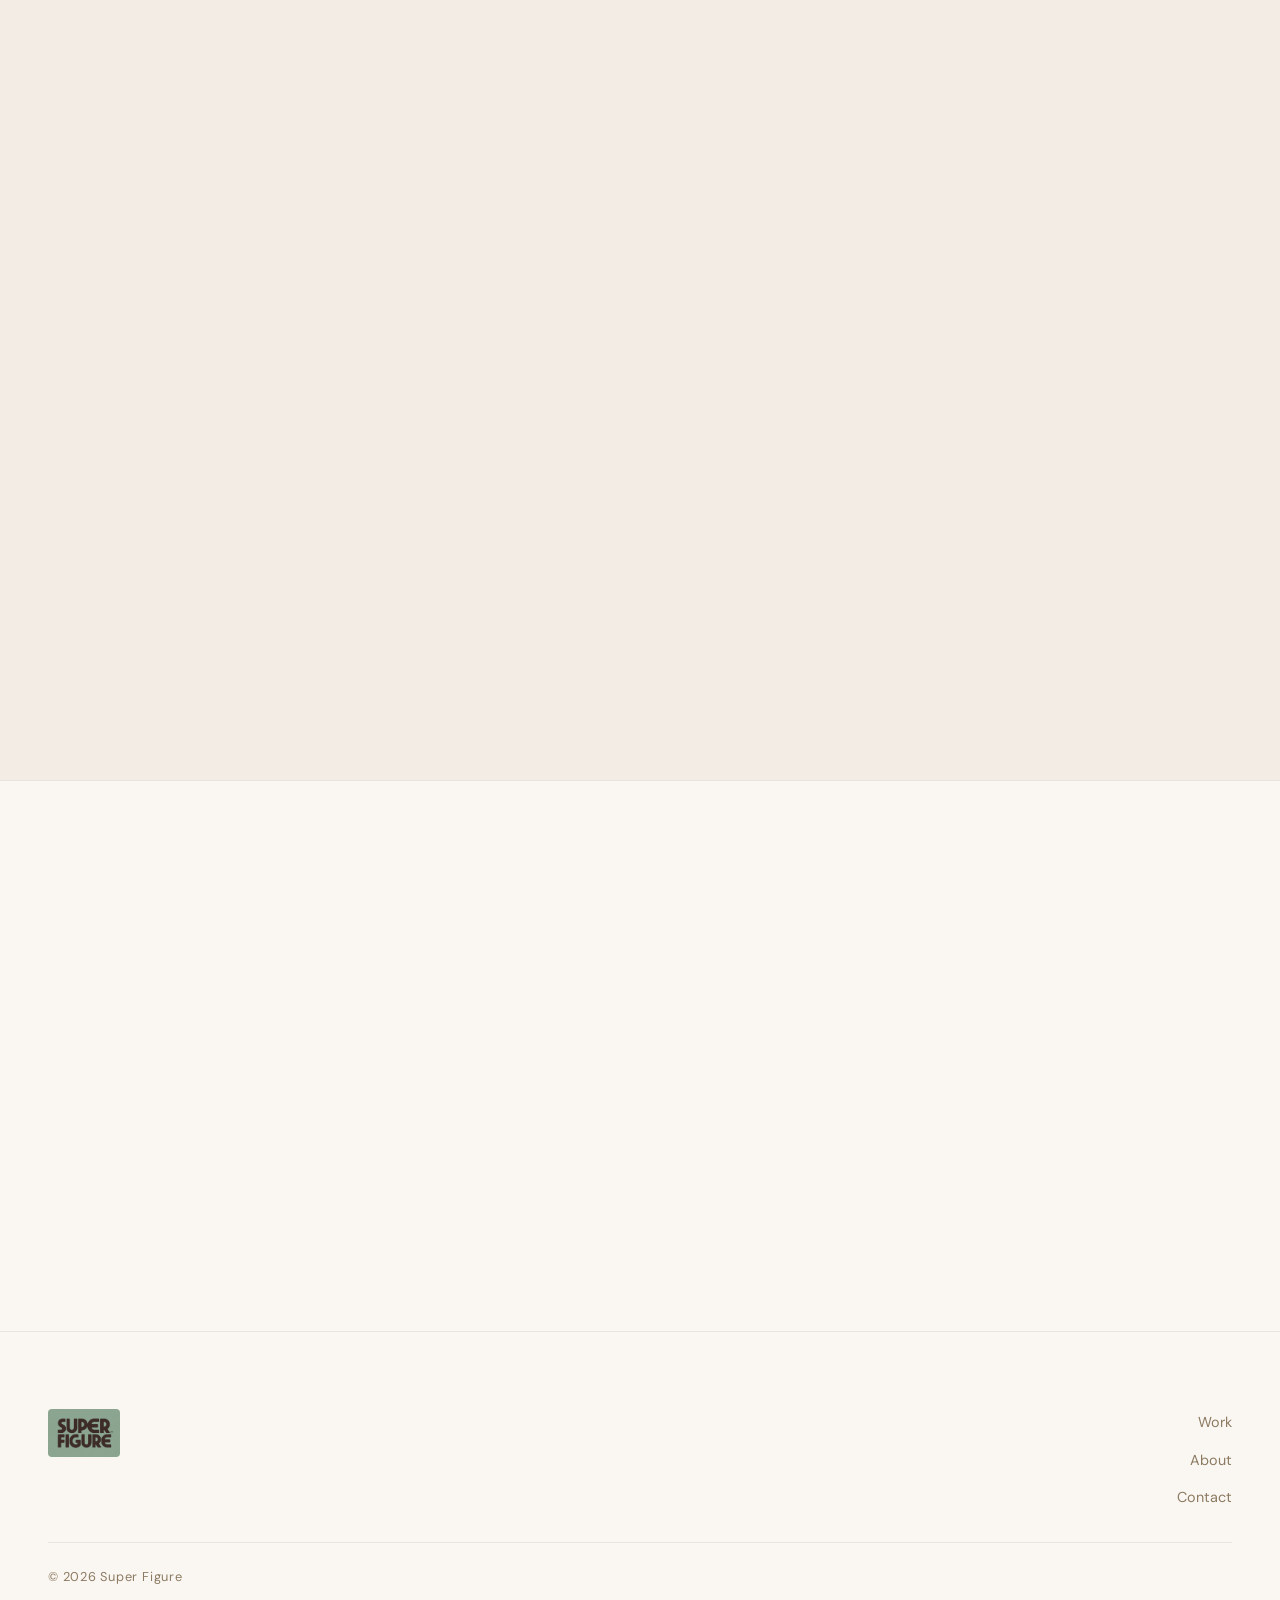
==== commit 7ac318bf: "Add Arabic" ====
--- a/index.html
+++ b/index.html
@@ -1134,6 +1134,46 @@
       margin-bottom: 2.5rem;
       display: block;
     }
+
+    /* ===== LANGUAGE TOGGLE ===== */
+    .nav-lang-btn {
+      background: none;
+      border: 1px solid var(--color-border);
+      border-radius: var(--radius-pill);
+      padding: 4px 14px;
+      font-size: 0.7rem;
+      letter-spacing: 0.04em;
+      color: var(--color-text-secondary);
+      cursor: pointer;
+      transition: all var(--duration-fast) ease;
+      font-family: 'Noto Naskh Arabic', var(--font-body);
+    }
+    .nav-lang-btn:hover {
+      background: var(--color-text);
+      color: var(--color-surface);
+      border-color: var(--color-text);
+    }
+
+    /* ===== RTL SUPPORT ===== */
+    body.rtl {
+      direction: rtl;
+      text-align: right;
+    }
+    body.rtl .nav-links { flex-direction: row-reverse; }
+    body.rtl .hero-social { flex-direction: row-reverse; }
+    body.rtl .hero-badge { left: clamp(1.5rem, 4vw, 3rem); right: auto; }
+    body.rtl .hero-content { text-align: right; }
+    body.rtl .hero-stat { right: auto; left: clamp(1.5rem, 4vw, 3rem); text-align: right; }
+    body.rtl .hero-subtitle { direction: ltr; }
+    body.rtl .hero-title { font-family: 'Noto Naskh Arabic', var(--font-display); line-height: 1.15; }
+    body.rtl .cell-pill { left: auto; right: 12px; }
+    body.rtl .show-row { flex-direction: row-reverse; }
+    body.rtl .xfeed-header { flex-direction: row-reverse; }
+    body.rtl .ed-block { direction: rtl; }
+    body.rtl .ed-block.flip { direction: rtl; }
+    body.rtl .ed-ar { direction: ltr; text-align: left; }
+    body.rtl .footer-inner { direction: rtl; }
+    body.rtl .nav-lang-btn { font-family: var(--font-body); }
 
     /* ===== RESPONSIVE ===== */
     /* Tablet: 2-col organic
@@ -1238,10 +1278,11 @@
       <img src="assets/images/logo.png" alt="Super Figure" class="nav-logo-img">
     </a>
     <ul class="nav-links">
-      <li><a href="#editorial">Work</a></li>
-      <li><a href="about.html">About</a></li>
-      <li><a href="#feed">Feed</a></li>
-      <li><a href="#contact" class="nav-cta">Let's Talk</a></li>
+      <li><a href="#editorial" data-i18n="nav.work">Work</a></li>
+      <li><a href="about.html" data-i18n="nav.about">About</a></li>
+      <li><a href="#feed" data-i18n="nav.feed">Feed</a></li>
+      <li><a href="#contact" class="nav-cta" data-i18n="nav.talk">Let's Talk</a></li>
+      <li><button class="nav-lang-btn" data-lang-toggle onclick="SF_I18N.toggle()">عربي</button></li>
     </ul>
     <button class="hamburger" id="hamburger" aria-label="Toggle menu">
       <span></span><span></span><span></span>
@@ -1250,10 +1291,11 @@
 </nav>
 
 <div class="mobile-menu" id="mobileMenu">
-  <a href="#editorial">Work</a>
-  <a href="about.html">About</a>
-  <a href="#feed">Feed</a>
-  <a href="#contact">Contact</a>
+  <a href="#editorial" data-i18n="nav.work">Work</a>
+  <a href="about.html" data-i18n="nav.about">About</a>
+  <a href="#feed" data-i18n="nav.feed">Feed</a>
+  <a href="#contact" data-i18n="nav.contact">Contact</a>
+  <button class="nav-lang-btn" data-lang-toggle onclick="SF_I18N.toggle()">عربي</button>
 </div>
 
 <main id="main">
@@ -1280,10 +1322,10 @@
 
     <!-- Bottom-left text content -->
     <div class="hero-content">
-      <span class="hero-eyebrow">Super Figure</span>
-      <h1 class="hero-title">Call <span class="accent">for</span><br>Innovator</h1>
-      <p class="hero-subtitle" lang="ar">نداء للمبتكرين</p>
-      <p class="hero-desc">We amplify the stories that shape the Gulf's future — tech founders, racing teams, artists, and brands building what's next.</p>
+      <span class="hero-eyebrow" data-i18n="hero.eyebrow">Voice of Vision</span>
+      <h1 class="hero-title" data-i18n-html="hero.title">Call <span class="accent">for</span><br>Innovator</h1>
+      <p class="hero-subtitle" lang="ar" data-i18n="hero.subtitle">نداء للمبتكرين</p>
+      <p class="hero-desc" data-i18n="hero.desc">We amplify the stories that shape the Gulf's future — tech founders, racing teams, artists, and brands building what's next.</p>
       <div class="hero-cta-row">
         <a href="mailto:jacques.mak@manhattanxholding.com" class="btn-share">
           Share your Story
@@ -1312,15 +1354,15 @@
         <span class="pill pill--gold"><span class="dot"></span>Gulf</span>
         <span class="pill"><span class="dot"></span>Tech</span>
       </div>
-      <span class="bento-label">Voice of Vision</span>
-      <div class="bento-title">Episode 01</div>
-      <p class="bento-sub">Weekly conversations with founders, racers, and investors — filmed in real places. A studio. A restaurant. On the road.</p>
+      <span class="bento-label" data-i18n="bento.glass.label">Voice of Vision</span>
+      <div class="bento-title" data-i18n="bento.glass.title">Episode 01</div>
+      <p class="bento-sub" data-i18n="bento.glass.sub">Weekly conversations with founders, racers, and investors — filmed in real places. A studio. A restaurant. On the road.</p>
       <div style="margin-top:auto; padding-top:1.5rem;">
         <div class="circle-cta-wrap">
           <a href="#editorial" class="circle-cta" aria-label="Explore work">
             <svg viewBox="0 0 24 24"><line x1="7" y1="17" x2="17" y2="7"/><polyline points="7 7 17 7 17 17"/></svg>
           </a>
-          <span class="circle-cta-label">Explore</span>
+          <span class="circle-cta-label" data-i18n="bento.glass.cta">Explore</span>
         </div>
       </div>
     </div>
@@ -1328,40 +1370,40 @@
     <!-- Cell 2: Image — Noor Riyadh -->
     <div class="bento-cell bc-2 reveal reveal-delay-1">
       <img src="assets/images/editorial-portrait.png" alt="Noor Riyadh light art festival" loading="lazy">
-      <span class="cell-pill">Light Art : Noor Riyadh '26</span>
+      <span class="cell-pill" data-i18n="bento.pill.noor">Light Art : Noor Riyadh '26</span>
     </div>
 
     <!-- Cell 3: Dark promo card -->
     <div class="bento-cell bento-cell--promo bc-3 reveal reveal-delay-2">
-      <span class="promo-label">Coming Soon</span>
-      <div class="promo-title">The Creator Incubator</div>
-      <p class="promo-sub">Apply to join the first cohort of Gulf-based storytellers.</p>
+      <span class="promo-label" data-i18n="bento.promo.label">Coming Soon</span>
+      <div class="promo-title" data-i18n="bento.promo.title">The Creator Incubator</div>
+      <p class="promo-sub" data-i18n="bento.promo.sub">Apply to join the first cohort of Gulf-based storytellers.</p>
     </div>
 
     <!-- Cell 4: Image — F1 Saudi GP -->
     <div class="bento-cell bc-4 reveal reveal-delay-3">
       <img src="assets/images/f1-classic.png" alt="Jeddah Corniche Circuit F1" loading="lazy">
-      <span class="cell-pill">Motorsport : Jeddah Corniche Circuit</span>
+      <span class="cell-pill" data-i18n="bento.pill.f1">Motorsport : Jeddah Corniche Circuit</span>
     </div>
 
     <!-- Cell 5: Stat ring -->
     <div class="bento-cell bento-cell--stat bc-5 reveal reveal-delay-4">
       <div class="stat-ring">
-        <span class="number">7</span>
+        <span class="number" data-i18n="bento.stat.number">7</span>
       </div>
-      <span class="stat-ring-label">Countries<br>covered</span>
+      <span class="stat-ring-label" data-i18n-html="bento.stat.label">Countries<br>covered</span>
     </div>
 
     <!-- Cell 6: Image — LEAP tech -->
     <div class="bento-cell bc-6 reveal reveal-delay-1">
       <img src="assets/images/gradient-orb.png" alt="LEAP 2026 tech summit" loading="lazy">
-      <span class="cell-pill">AI & Tech : LEAP 2026</span>
+      <span class="cell-pill" data-i18n="bento.pill.leap">AI & Tech : LEAP 2026</span>
     </div>
 
     <!-- Cell 7: Wide image — Diriyah Biennale -->
     <div class="bento-cell bento-cell--wide bc-7 reveal reveal-delay-2">
       <img src="assets/images/kaleidoscope-art.png" alt="Diriyah Biennale contemporary art" loading="lazy">
-      <span class="cell-pill">Art Club : Diriyah Biennale</span>
+      <span class="cell-pill" data-i18n="bento.pill.diriyah">Art Club : Diriyah Biennale</span>
     </div>
 
     <!-- Cell 8: Shows (Podcast + Live) -->
@@ -1372,7 +1414,7 @@
           <span class="show-dot"></span>
         </div>
         <div class="show-info">
-          <h3 class="show-name">Offgrid <span class="show-type">(Podcast)</span></h3>
+          <h3 class="show-name"><span data-i18n="shows.offgrid">Offgrid</span> <span class="show-type" data-i18n="shows.offgrid.type">(Podcast)</span></h3>
         </div>
         <a href="#" class="show-arrow" aria-label="Listen to Offgrid">
           <svg viewBox="0 0 24 24" width="16" height="16"><line x1="7" y1="17" x2="17" y2="7"/><polyline points="7 7 17 7 17 17"/></svg>
@@ -1384,7 +1426,7 @@
           <span class="show-dot"></span>
         </div>
         <div class="show-info">
-          <h3 class="show-name">The Majlis <span class="show-type">(Live Show)</span></h3>
+          <h3 class="show-name"><span data-i18n="shows.majlis">The Majlis</span> <span class="show-type" data-i18n="shows.majlis.type">(Live Show)</span></h3>
         </div>
         <a href="#" class="show-arrow" aria-label="Watch The Majlis">
           <svg viewBox="0 0 24 24" width="16" height="16"><line x1="7" y1="17" x2="17" y2="7"/><polyline points="7 7 17 7 17 17"/></svg>
@@ -1399,10 +1441,10 @@
     <div class="xfeed-inner">
       <div class="xfeed-header reveal">
         <div>
-          <span class="ed-label" style="margin-bottom:0.75rem;">Live</span>
-          <h2 style="font-family:var(--font-display); font-size:var(--text-2xl); font-weight:300; color:var(--color-text);">What we're saying.</h2>
-        </div>
-        <a href="https://x.com" target="_blank" rel="noopener" class="btn btn-outline" style="border-radius:var(--radius-pill); padding:10px 24px;">Follow @SuperFigure</a>
+          <span class="ed-label" style="margin-bottom:0.75rem;" data-i18n="feed.label">Live</span>
+          <h2 style="font-family:var(--font-display); font-size:var(--text-2xl); font-weight:300; color:var(--color-text);" data-i18n="feed.title">What we're saying.</h2>
+        </div>
+        <a href="https://x.com" target="_blank" rel="noopener" class="btn btn-outline" style="border-radius:var(--radius-pill); padding:10px 24px;" data-i18n="feed.follow">Follow @SuperFigure</a>
       </div>
       <div class="xfeed-scroll">
         <div class="xfeed-card">
@@ -1410,7 +1452,7 @@
             <span class="xfeed-handle">@SuperFigure</span>
             <span class="xfeed-time">2h</span>
           </div>
-          <p class="xfeed-text">Just wrapped filming Episode 01 of Voice of Vision. Three cameras. One table. A founder who built a $2B company from a dorm room. Dropping next week.</p>
+          <p class="xfeed-text" data-i18n="feed.tweet1">Just wrapped filming Episode 01 of Voice of Vision. Three cameras. One table. A founder who built a $2B company from a dorm room. Dropping next week.</p>
           <div class="xfeed-img"><img src="assets/images/podcast-studio.jpg" alt="Voice of Vision podcast studio" loading="lazy"></div>
         </div>
         <div class="xfeed-card">
@@ -1418,7 +1460,7 @@
             <span class="xfeed-handle">@SuperFigure</span>
             <span class="xfeed-time">8h</span>
           </div>
-          <p class="xfeed-text">On the ground at LEAP 2026 in Riyadh. 172,000 attendees. We're here to cover what happens after the keynotes end.</p>
+          <p class="xfeed-text" data-i18n="feed.tweet2">On the ground at LEAP 2026 in Riyadh. 172,000 attendees. We're here to cover what happens after the keynotes end.</p>
           <div class="xfeed-img"><img src="assets/images/tech-summit.jpg" alt="LEAP 2026 tech summit" loading="lazy"></div>
         </div>
         <div class="xfeed-card">
@@ -1426,7 +1468,7 @@
             <span class="xfeed-handle">@SuperFigure</span>
             <span class="xfeed-time">1d</span>
           </div>
-          <p class="xfeed-text">Maffi Racing just signed their 21st driver. We've been documenting the journey since driver number 3. The long-form piece drops this Thursday.</p>
+          <p class="xfeed-text" data-i18n="feed.tweet3">Maffi Racing just signed their 21st driver. We've been documenting the journey since driver number 3. The long-form piece drops this Thursday.</p>
           <div class="xfeed-img"><img src="assets/images/racing-car.jpg" alt="Racing car" loading="lazy"></div>
         </div>
         <div class="xfeed-card">
@@ -1434,14 +1476,14 @@
             <span class="xfeed-handle">@SuperFigure</span>
             <span class="xfeed-time">2d</span>
           </div>
-          <p class="xfeed-text">New essay on the platform: "Why the Gulf's esports scene will outpace Europe by 2028." Written by a creator in our incubator program. Read it free.</p>
+          <p class="xfeed-text" data-i18n="feed.tweet4">New essay on the platform: "Why the Gulf's esports scene will outpace Europe by 2028." Written by a creator in our incubator program. Read it free.</p>
         </div>
         <div class="xfeed-card">
           <div class="xfeed-meta">
             <span class="xfeed-handle">@SuperFigure</span>
             <span class="xfeed-time">3d</span>
           </div>
-          <p class="xfeed-text">Min-Liang Tan told us something off-camera that changed how we think about AI and creativity. More in Voice of Vision Ep. 02.</p>
+          <p class="xfeed-text" data-i18n="feed.tweet5">Min-Liang Tan told us something off-camera that changed how we think about AI and creativity. More in Voice of Vision Ep. 02.</p>
           <div class="xfeed-img"><img src="assets/images/ai-abstract.jpg" alt="Abstract AI art" loading="lazy"></div>
         </div>
       </div>
@@ -1495,19 +1537,19 @@
           <img src="assets/images/filmmaker.jpg" alt="Content creation" loading="lazy">
         </div>
         <div class="ed-text reveal-right">
-          <span class="ed-label">The Platform</span>
-          <h2 class="ed-title">Write it. Film it.<br>Host it. Own it.</h2>
-          <p class="ed-body">A UGC platform where creators publish long-form essays, cinematic documentaries, and podcast series. Think editorial depth meets social reach — focused on Gulf tech, racing, travel, and the people behind it all.</p>
-          <p class="ed-ar" lang="ar">منصّة UGC للمبدعين: مقالات معمّقة، أفلام وثائقية، وبودكاست — تجمع العمق التحريري مع الوصول الاجتماعي.</p>
+          <span class="ed-label" data-i18n="ed1.label">The Platform</span>
+          <h2 class="ed-title" data-i18n-html="ed1.title">Write it. Film it.<br>Host it. Own it.</h2>
+          <p class="ed-body" data-i18n="ed1.body">A UGC platform where creators publish long-form essays, cinematic documentaries, and podcast series. Think editorial depth meets social reach — focused on Gulf tech, racing, travel, and the people behind it all.</p>
+          <p class="ed-ar" lang="ar" data-i18n="ed1.ar">منصّة UGC للمبدعين: مقالات معمّقة، أفلام وثائقية، وبودكاست — تجمع العمق التحريري مع الوصول الاجتماعي.</p>
         </div>
       </div>
 
       <div class="ed-block flip">
         <div class="ed-text reveal-left">
-          <span class="ed-label">Voice of Vision</span>
-          <h2 class="ed-title">The interview<br>that goes<br>somewhere.</h2>
-          <p class="ed-body">Weekly conversations with tech founders, racing drivers, and investors — filmed in real places. A studio. A restaurant. On the road. Entertainment meets substance.</p>
-          <p class="ed-ar" lang="ar">حوارات أسبوعية مع مؤسسي التقنية وسائقي السباقات والمستثمرين — تُصوَّر في أماكن حقيقية. ترفيه يلتقي بالجوهر.</p>
+          <span class="ed-label" data-i18n="ed2.label">Voice of Vision</span>
+          <h2 class="ed-title" data-i18n-html="ed2.title">The interview<br>that goes<br>somewhere.</h2>
+          <p class="ed-body" data-i18n="ed2.body">Weekly conversations with tech founders, racing drivers, and investors — filmed in real places. A studio. A restaurant. On the road. Entertainment meets substance.</p>
+          <p class="ed-ar" lang="ar" data-i18n="ed2.ar">حوارات أسبوعية مع مؤسسي التقنية وسائقي السباقات والمستثمرين — تُصوَّر في أماكن حقيقية. ترفيه يلتقي بالجوهر.</p>
         </div>
         <div class="ed-img reveal-right">
           <img src="assets/images/interview-mics.jpg" alt="Voice of Vision podcast" loading="lazy">
@@ -1519,10 +1561,10 @@
           <img src="assets/images/event-lights.jpg" alt="Brand events and summits" loading="lazy">
         </div>
         <div class="ed-text reveal-right">
-          <span class="ed-label">Amplification</span>
-          <h2 class="ed-title">Summits. Events.<br>Brand collabs.</h2>
-          <p class="ed-body">We partner with tech companies, sporting events, and cultural brands to co-create media that extends their reach. From Saudi tech summits to international racing circuits.</p>
-          <p class="ed-ar" lang="ar">نشارك شركات التقنية والفعاليات الرياضية والعلامات الثقافية لإنتاج محتوى يوسّع تأثيرها — من قمم التقنية السعودية إلى حلبات السباق الدولية.</p>
+          <span class="ed-label" data-i18n="ed3.label">Amplification</span>
+          <h2 class="ed-title" data-i18n-html="ed3.title">Summits. Events.<br>Brand collabs.</h2>
+          <p class="ed-body" data-i18n="ed3.body">We partner with tech companies, sporting events, and cultural brands to co-create media that extends their reach. From Saudi tech summits to international racing circuits.</p>
+          <p class="ed-ar" lang="ar" data-i18n="ed3.ar">نشارك شركات التقنية والفعاليات الرياضية والعلامات الثقافية لإنتاج محتوى يوسّع تأثيرها — من قمم التقنية السعودية إلى حلبات السباق الدولية.</p>
         </div>
       </div>
 
@@ -1533,25 +1575,25 @@
   <section class="people-section" id="people">
     <div class="people-inner">
       <div class="people-header reveal">
-        <h2>Conversations<br>we're starting.</h2>
-        <p>Founders, racers, and chroniclers whose stories we want to tell.</p>
+        <h2 data-i18n-html="people.title">Conversations<br>we're starting.</h2>
+        <p data-i18n="people.sub">Founders, racers, and chroniclers whose stories we want to tell.</p>
       </div>
 
       <div class="people-grid">
         <div class="person-card reveal reveal-delay-1">
           <div class="person-name">Min-Liang Tan</div>
           <div class="person-role">CEO & Creative Director, Razer</div>
-          <p class="person-bio">Built Razer from a single gaming mouse into a global technology company across 150+ countries. Believes AI should empower, not replace, human creativity.</p>
+          <p class="person-bio" data-i18n="people.bio1">Built Razer from a single gaming mouse into a global technology company across 150+ countries. Believes AI should empower, not replace, human creativity.</p>
         </div>
         <div class="person-card reveal reveal-delay-2">
           <div class="person-name">Alex Thouvenin</div>
           <div class="person-role">Co-founder, Maffi Racing</div>
-          <p class="person-bio">Motorsport operator at the intersection of sport, technology and investment. 10+ race victories, two runner-up titles, drivers from four continents.</p>
+          <p class="person-bio" data-i18n="people.bio2">Motorsport operator at the intersection of sport, technology and investment. 10+ race victories, two runner-up titles, drivers from four continents.</p>
         </div>
         <div class="person-card reveal reveal-delay-3">
           <div class="person-name">Andrew Frankel</div>
           <div class="person-role">Co-founder, The Intercooler</div>
-          <p class="person-bio">30 years in automotive journalism. Co-founded the world's only ad-free online automotive magazine. Juror of the European Car of the Year.</p>
+          <p class="person-bio" data-i18n="people.bio3">30 years in automotive journalism. Co-founded the world's only ad-free online automotive magazine. Juror of the European Car of the Year.</p>
         </div>
       </div>
     </div>
@@ -1562,8 +1604,8 @@
     <img src="assets/images/hala-alghanim-f5ZB0LHwi0s-unsplash.jpg" alt="Saudi Arabia" loading="lazy" id="parallaxImg">
     <div class="fullbleed-overlay">
       <div>
-        <h2>Based in Saudi Arabia.</h2>
-        <p class="ar-place" lang="ar">المملكة العربية السعودية</p>
+        <h2 data-i18n="fullbleed.title">Based in Saudi Arabia.</h2>
+        <p class="ar-place" lang="ar" data-i18n="fullbleed.ar">المملكة العربية السعودية</p>
       </div>
     </div>
   </section>
@@ -1572,34 +1614,34 @@
   <section class="revenue-section">
     <div class="revenue-inner">
       <div class="rev-header reveal">
-        <span class="label">How it works</span>
-        <h2>Six ways we sustain the work.</h2>
+        <span class="label" data-i18n="rev.label">How it works</span>
+        <h2 data-i18n="rev.title">Six ways we sustain the work.</h2>
       </div>
       <div class="rev-grid">
         <div class="rev-cell reveal reveal-delay-1">
-          <h3>Subscriptions</h3>
-          <p>A paid community. Content co-creation. Private events.</p>
+          <h3 data-i18n="rev.h1">Subscriptions</h3>
+          <p data-i18n="rev.p1">A paid community. Content co-creation. Private events.</p>
         </div>
         <div class="rev-cell reveal reveal-delay-2">
-          <h3>Research</h3>
-          <p>Commissioned analysis for tech companies and event organizers.</p>
+          <h3 data-i18n="rev.h2">Research</h3>
+          <p data-i18n="rev.p2">Commissioned analysis for tech companies and event organizers.</p>
         </div>
         <div class="rev-cell reveal reveal-delay-3">
-          <h3>Equity</h3>
-          <p>When our coverage builds a company, we participate.</p>
+          <h3 data-i18n="rev.h3">Equity</h3>
+          <p data-i18n="rev.p3">When our coverage builds a company, we participate.</p>
         </div>
         <div class="rev-cell reveal reveal-delay-1">
-          <h3>Partnerships</h3>
-          <p>Co-branded media at Gulf sporting events and tech summits.</p>
+          <h3 data-i18n="rev.h4">Partnerships</h3>
+          <p data-i18n="rev.p4">Co-branded media at Gulf sporting events and tech summits.</p>
         </div>
         <div class="rev-cell reveal reveal-delay-2">
-          <h3>Referrals</h3>
-          <p>Connecting founders to institutional investors.</p>
+          <h3 data-i18n="rev.h5">Referrals</h3>
+          <p data-i18n="rev.p5">Connecting founders to institutional investors.</p>
         </div>
         <div class="rev-cell reveal reveal-delay-3">
-          <h3>Data</h3>
-          <p>Verified fact infrastructure for media and research.</p>
-          <span class="planned">Planned</span>
+          <h3 data-i18n="rev.h6">Data</h3>
+          <p data-i18n="rev.p6">Verified fact infrastructure for media and research.</p>
+          <span class="planned" data-i18n="rev.planned">Planned</span>
         </div>
       </div>
     </div>
@@ -1608,9 +1650,9 @@
   <!-- ===== CTA ===== -->
   <section class="cta-section" id="contact">
     <div class="reveal">
-      <h2>Interested?</h2>
+      <h2 data-i18n="cta.title">Interested?</h2>
       <span class="cta-email">jacques.mak@manhattanxholding.com</span>
-      <a href="mailto:jacques.mak@manhattanxholding.com" class="btn btn-primary" style="border-radius:var(--radius-pill); padding: 16px 48px;">Get in touch</a>
+      <a href="mailto:jacques.mak@manhattanxholding.com" class="btn btn-primary" style="border-radius:var(--radius-pill); padding: 16px 48px;" data-i18n="cta.btn">Get in touch</a>
     </div>
   </section>
 
@@ -1624,14 +1666,14 @@
     </div>
     <div style="text-align:right;">
       <ul class="footer-links" style="align-items:flex-end;">
-        <li><a href="#editorial">Work</a></li>
-        <li><a href="about.html">About</a></li>
-        <li><a href="mailto:jacques.mak@manhattanxholding.com">Contact</a></li>
+        <li><a href="#editorial" data-i18n="nav.work">Work</a></li>
+        <li><a href="about.html" data-i18n="nav.about">About</a></li>
+        <li><a href="mailto:jacques.mak@manhattanxholding.com" data-i18n="nav.contact">Contact</a></li>
       </ul>
     </div>
   </div>
   <div class="footer-bottom">
-    <span class="footer-copy">&copy; 2026 Super Figure</span>
+    <span class="footer-copy" data-i18n-html="footer.copy">&copy; 2026 Super Figure</span>
   </div>
 </footer>
 
@@ -1726,5 +1768,7 @@
 })();
 </script>
 
+<script src="assets/js/i18n.js"></script>
+
 </body>
 </html>
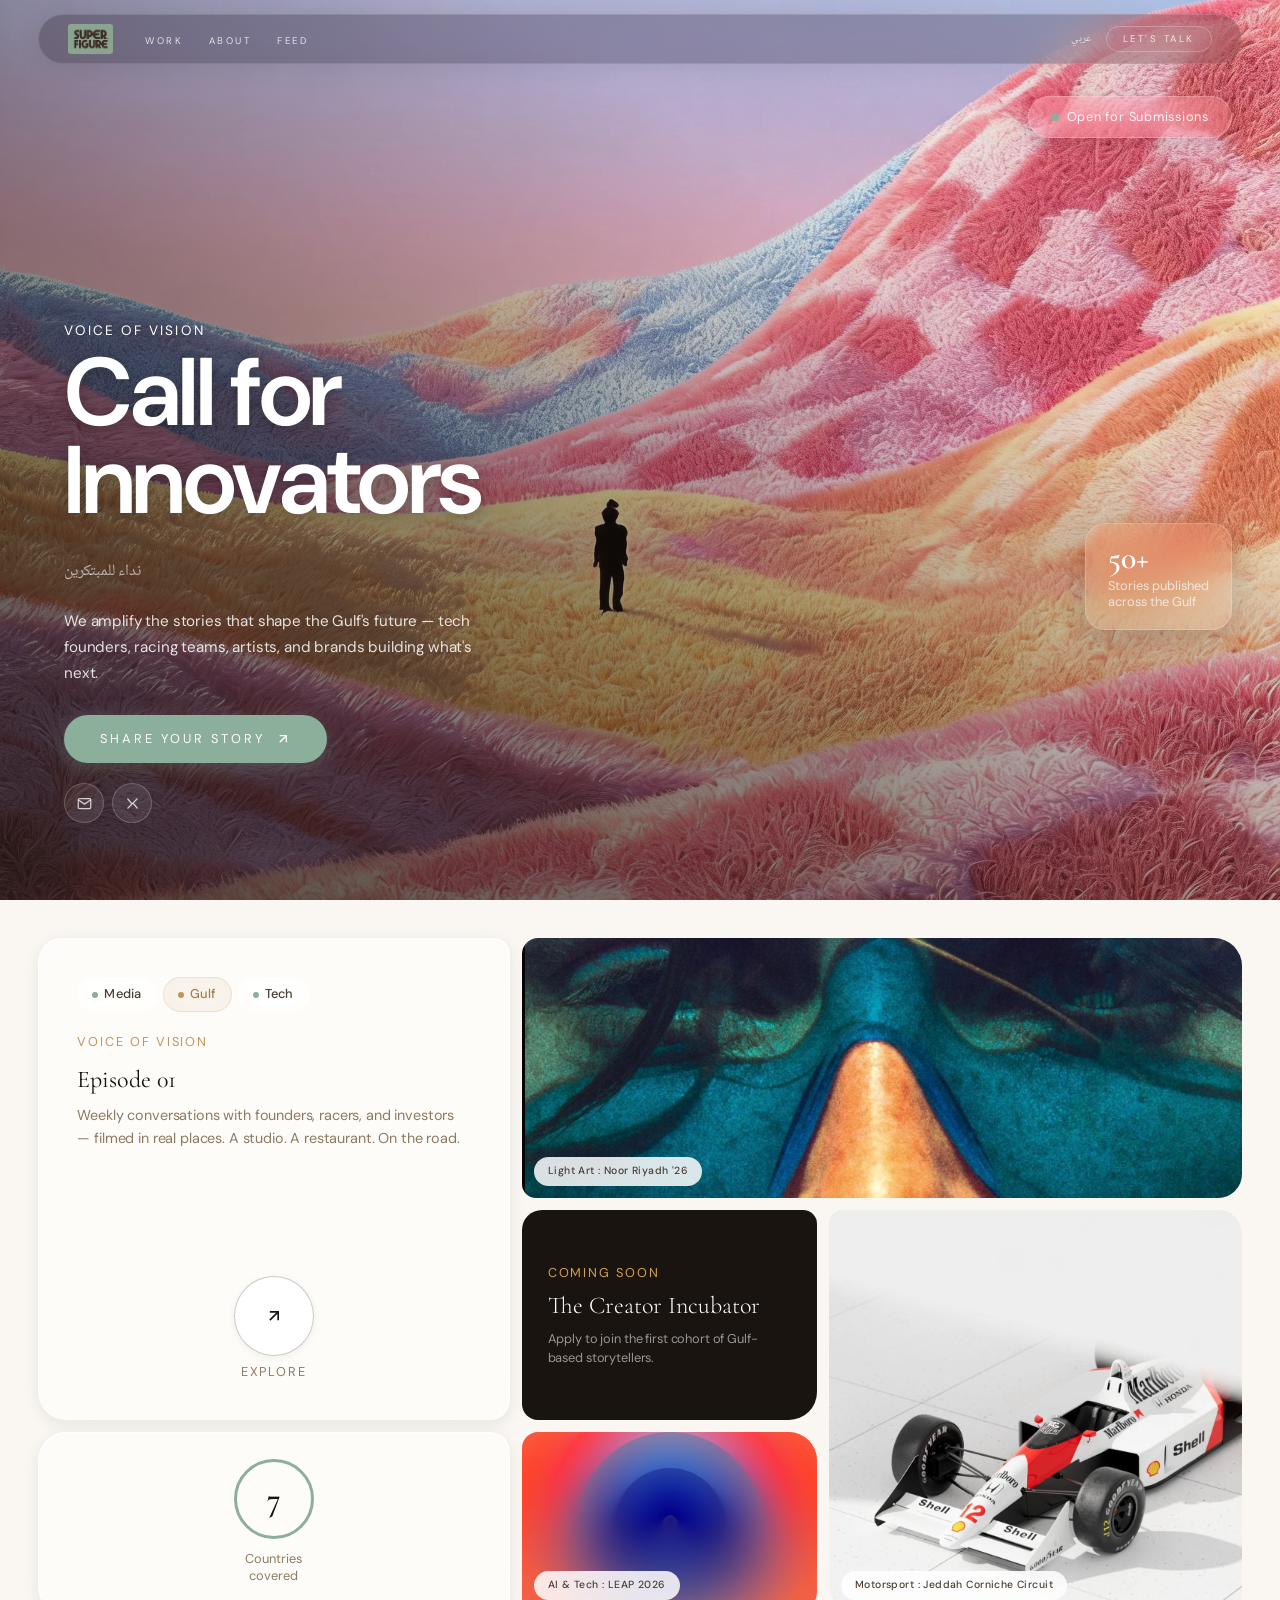
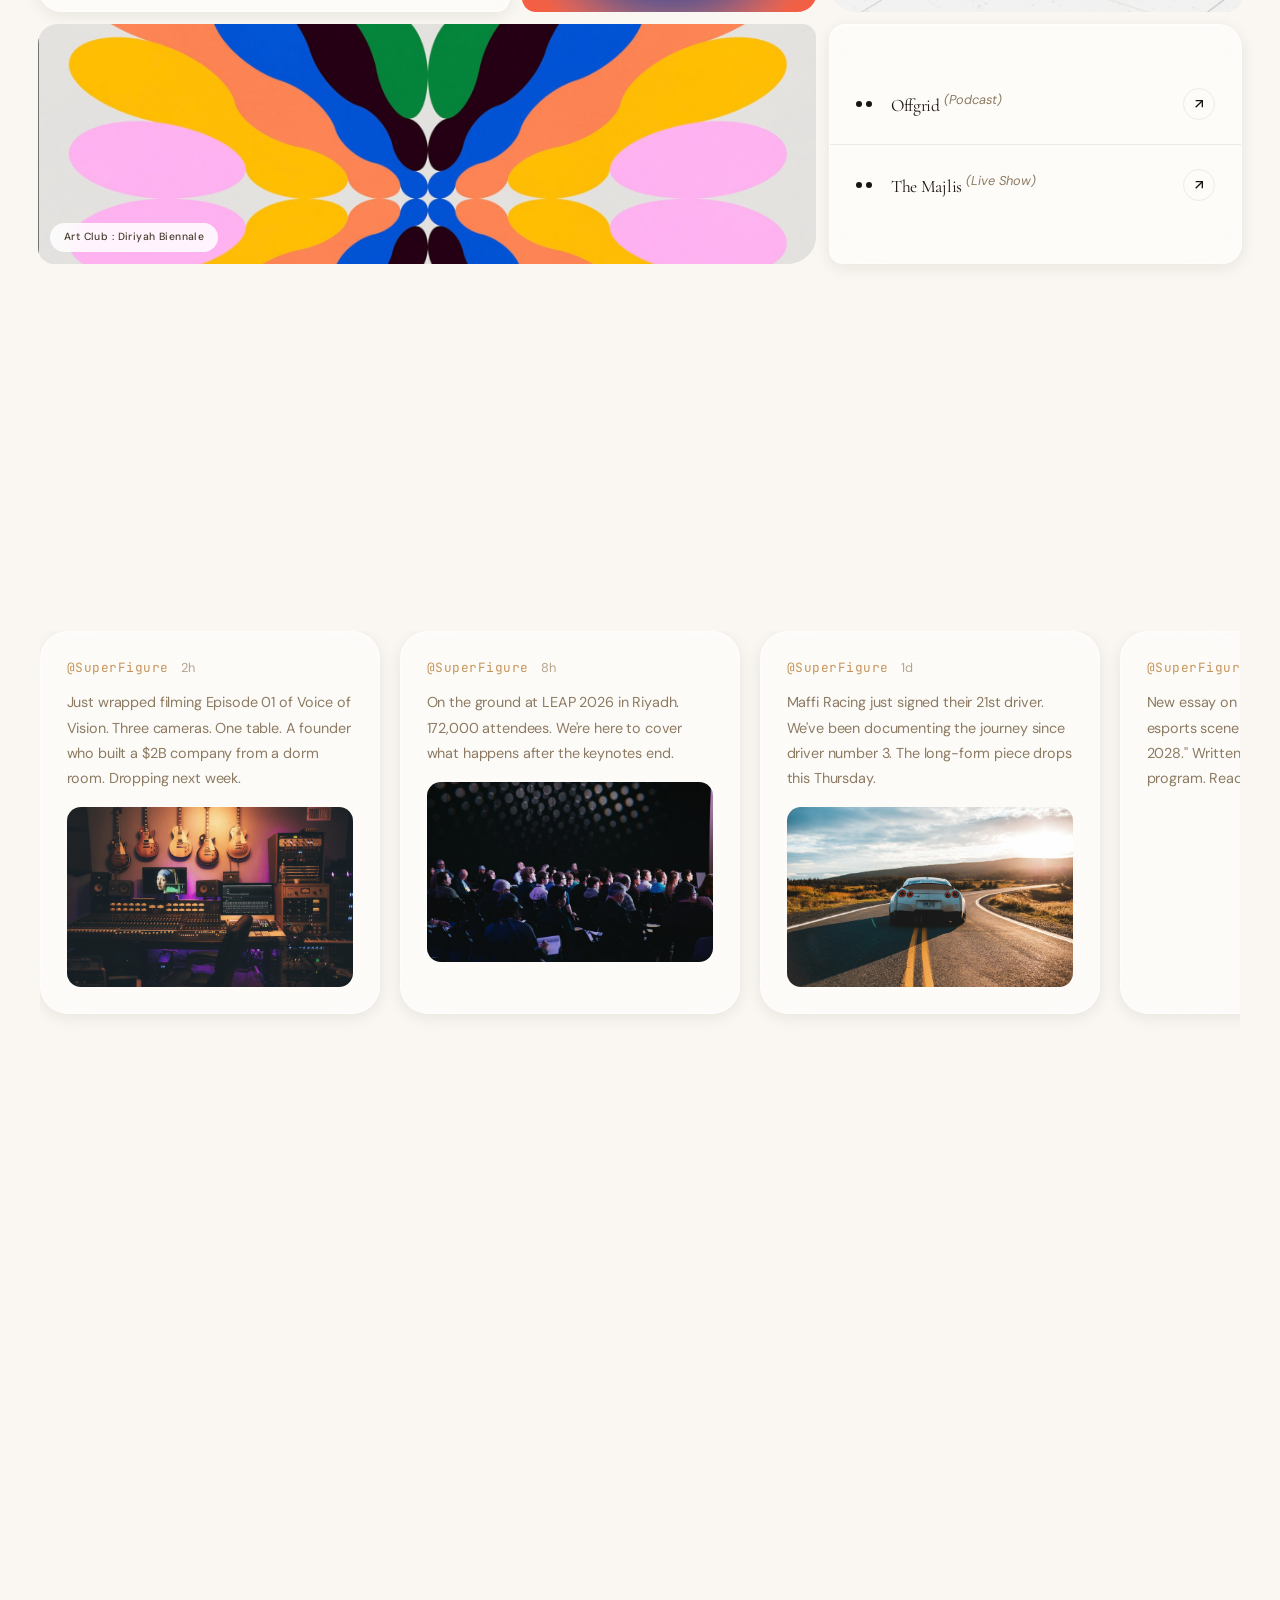
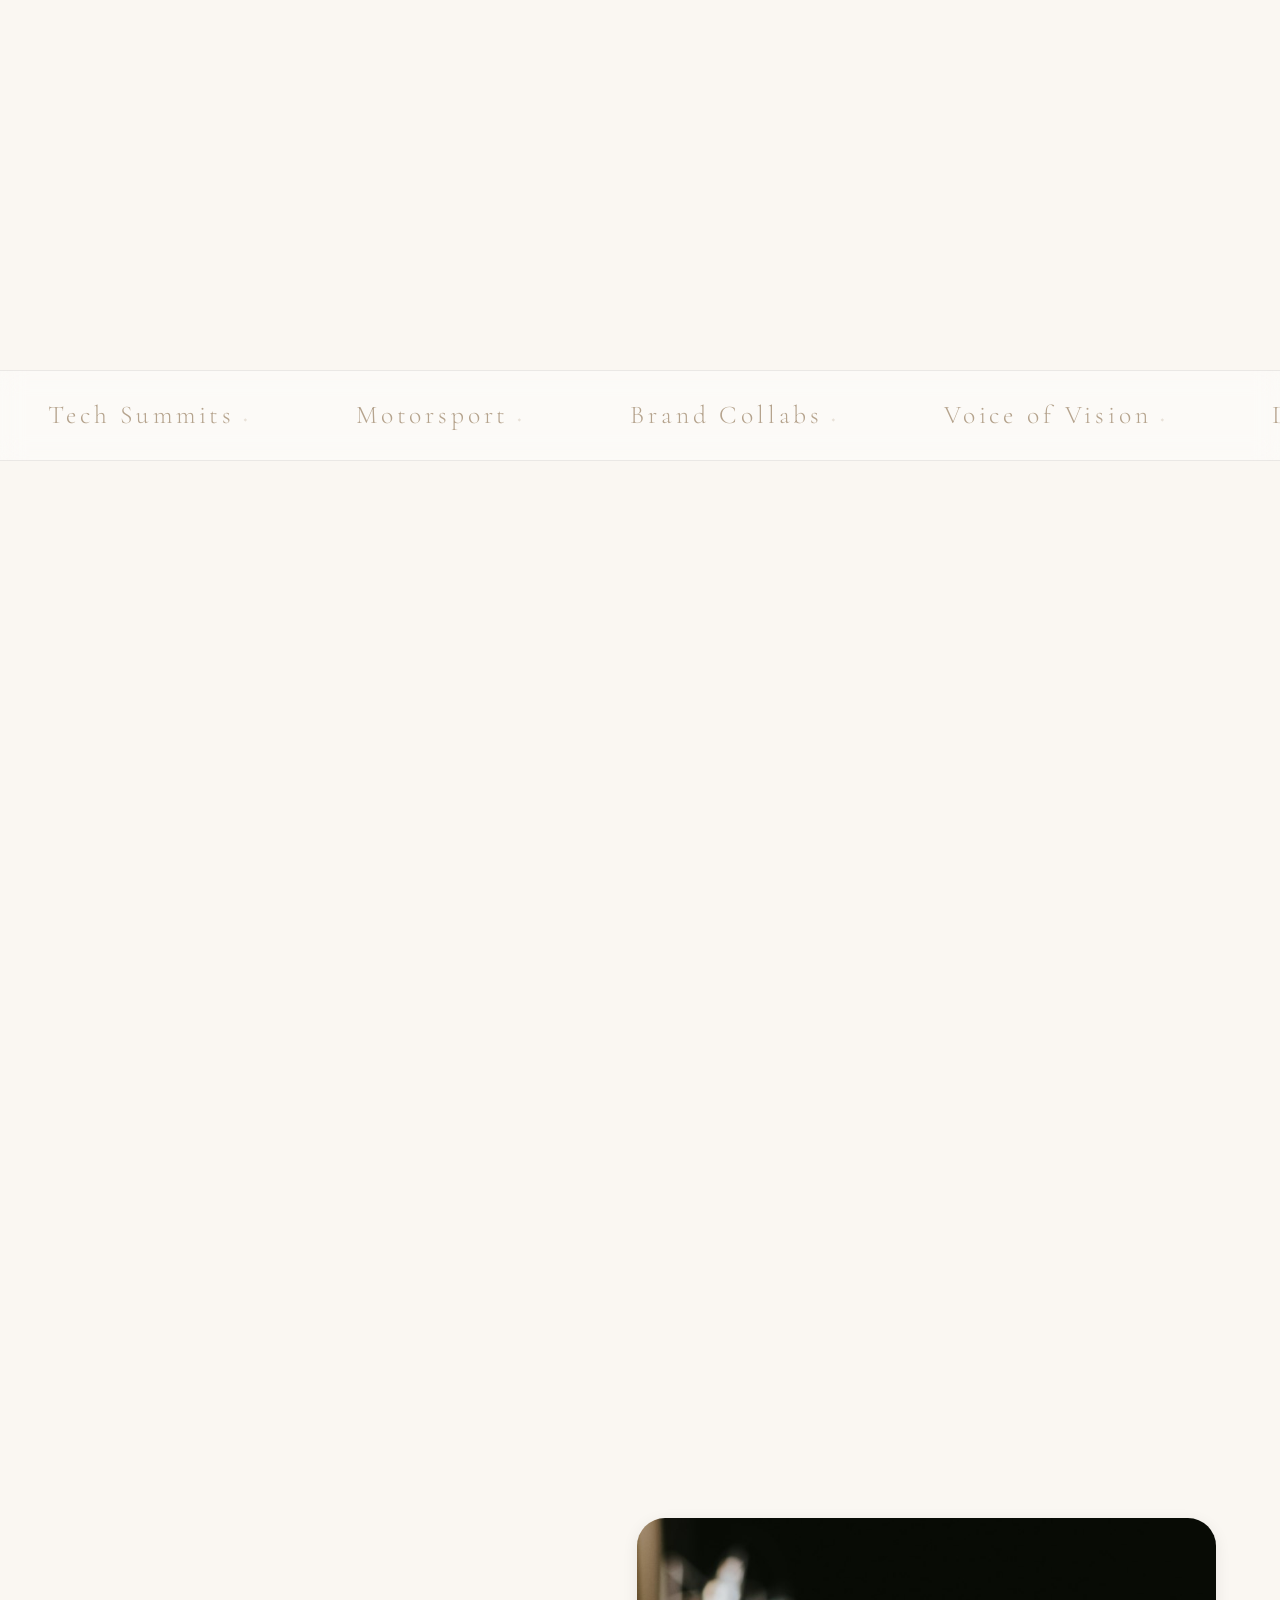
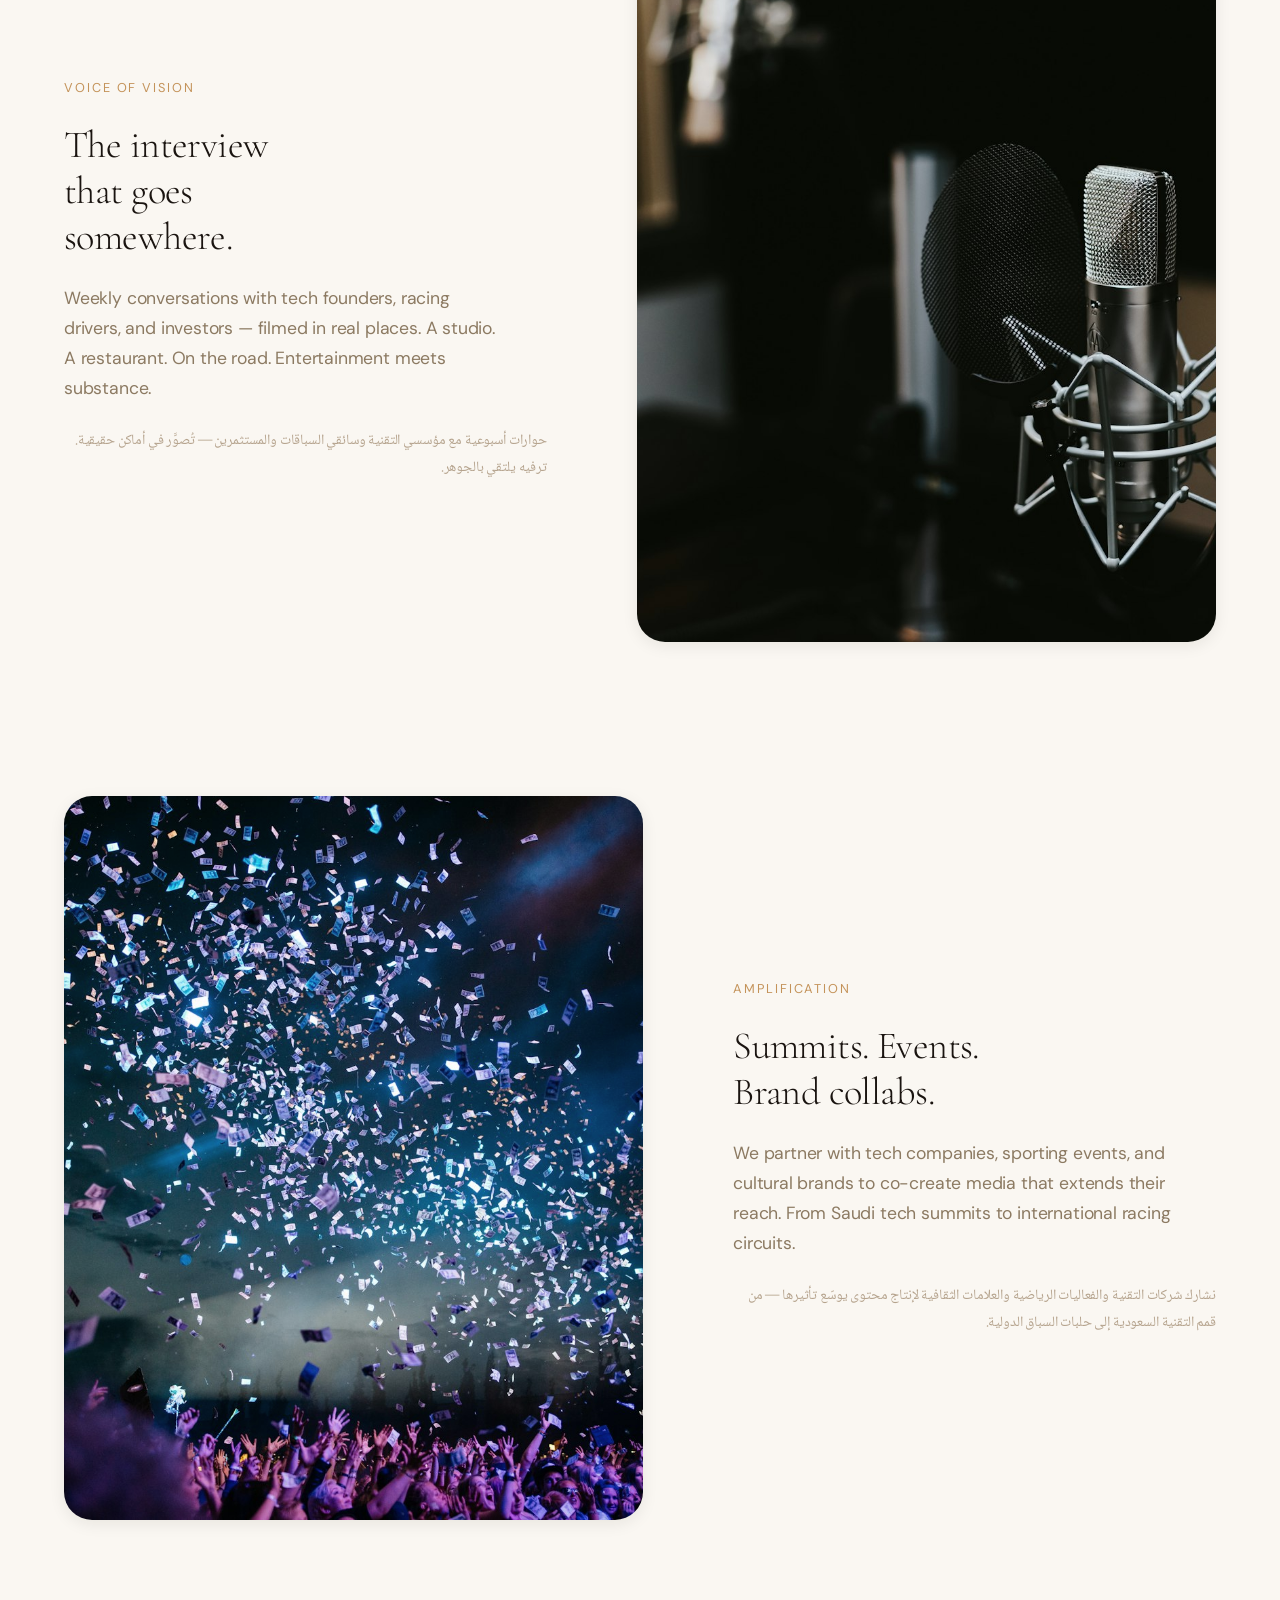
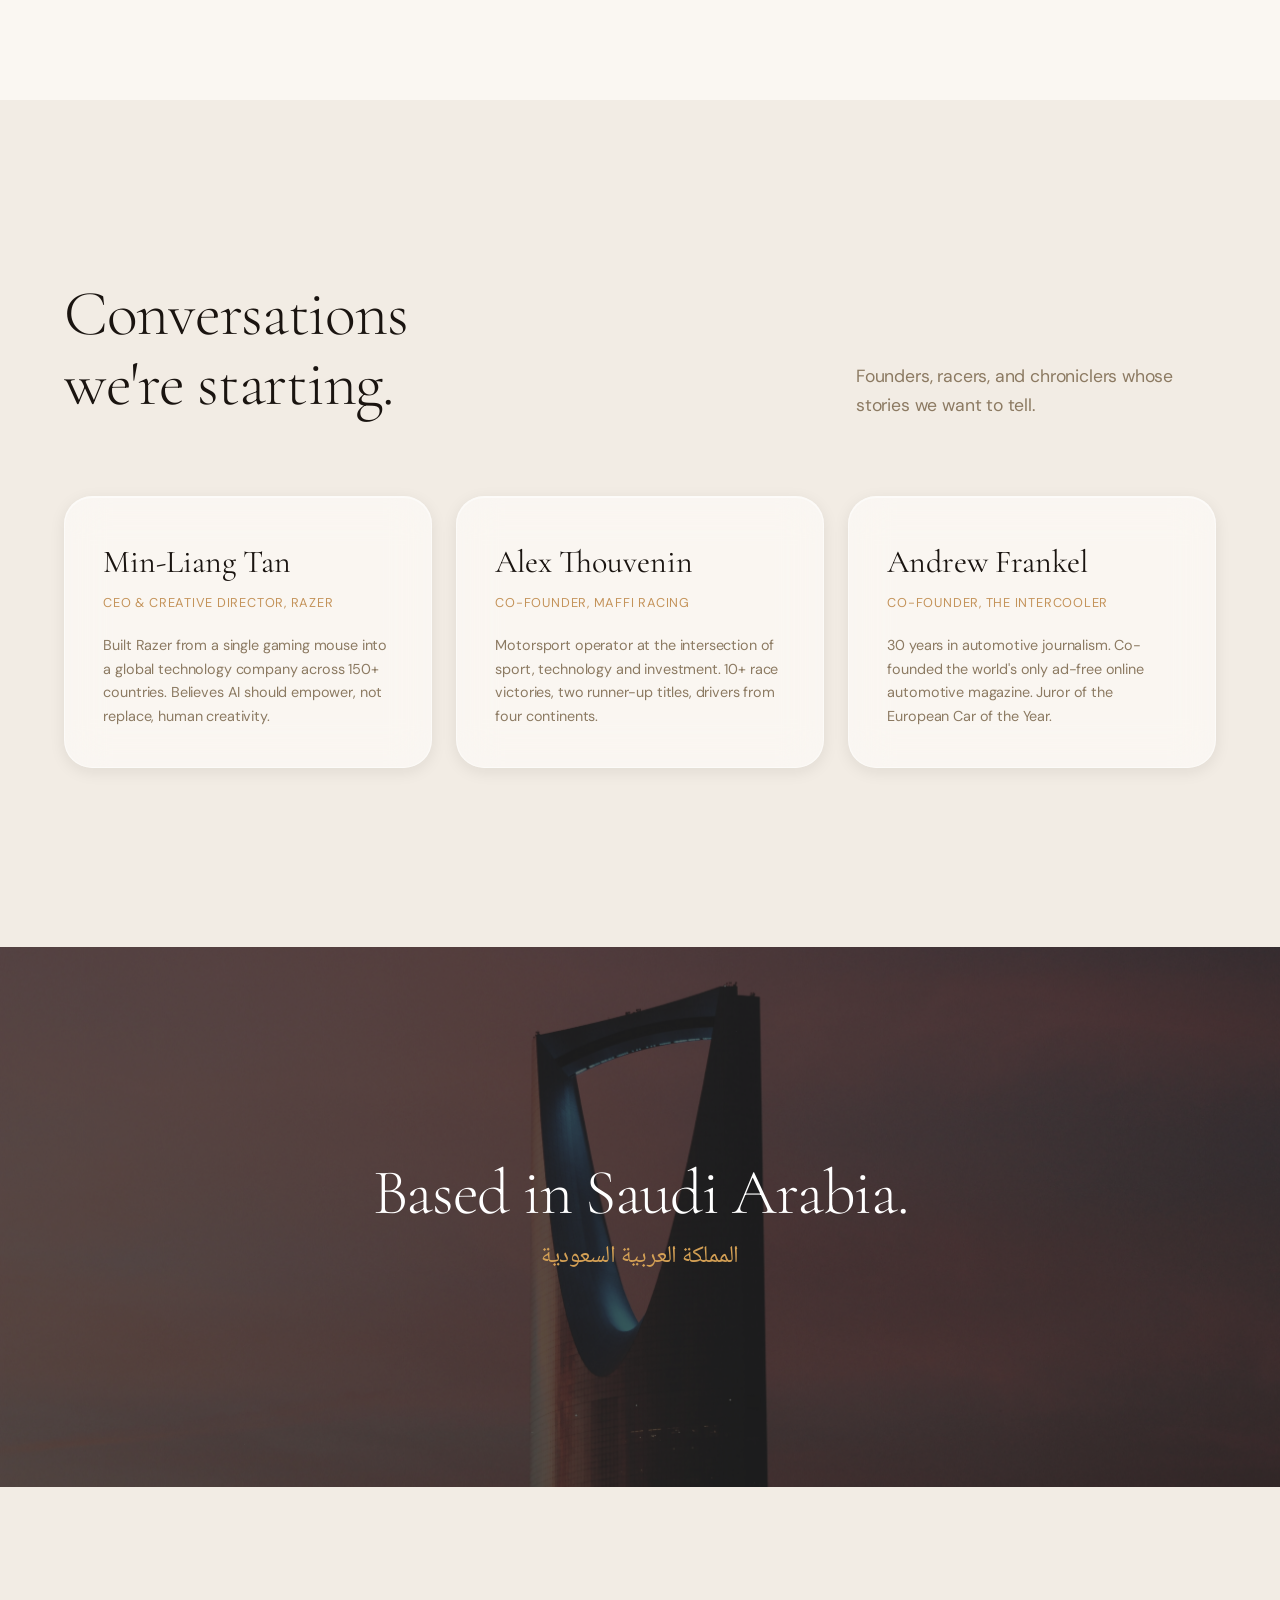
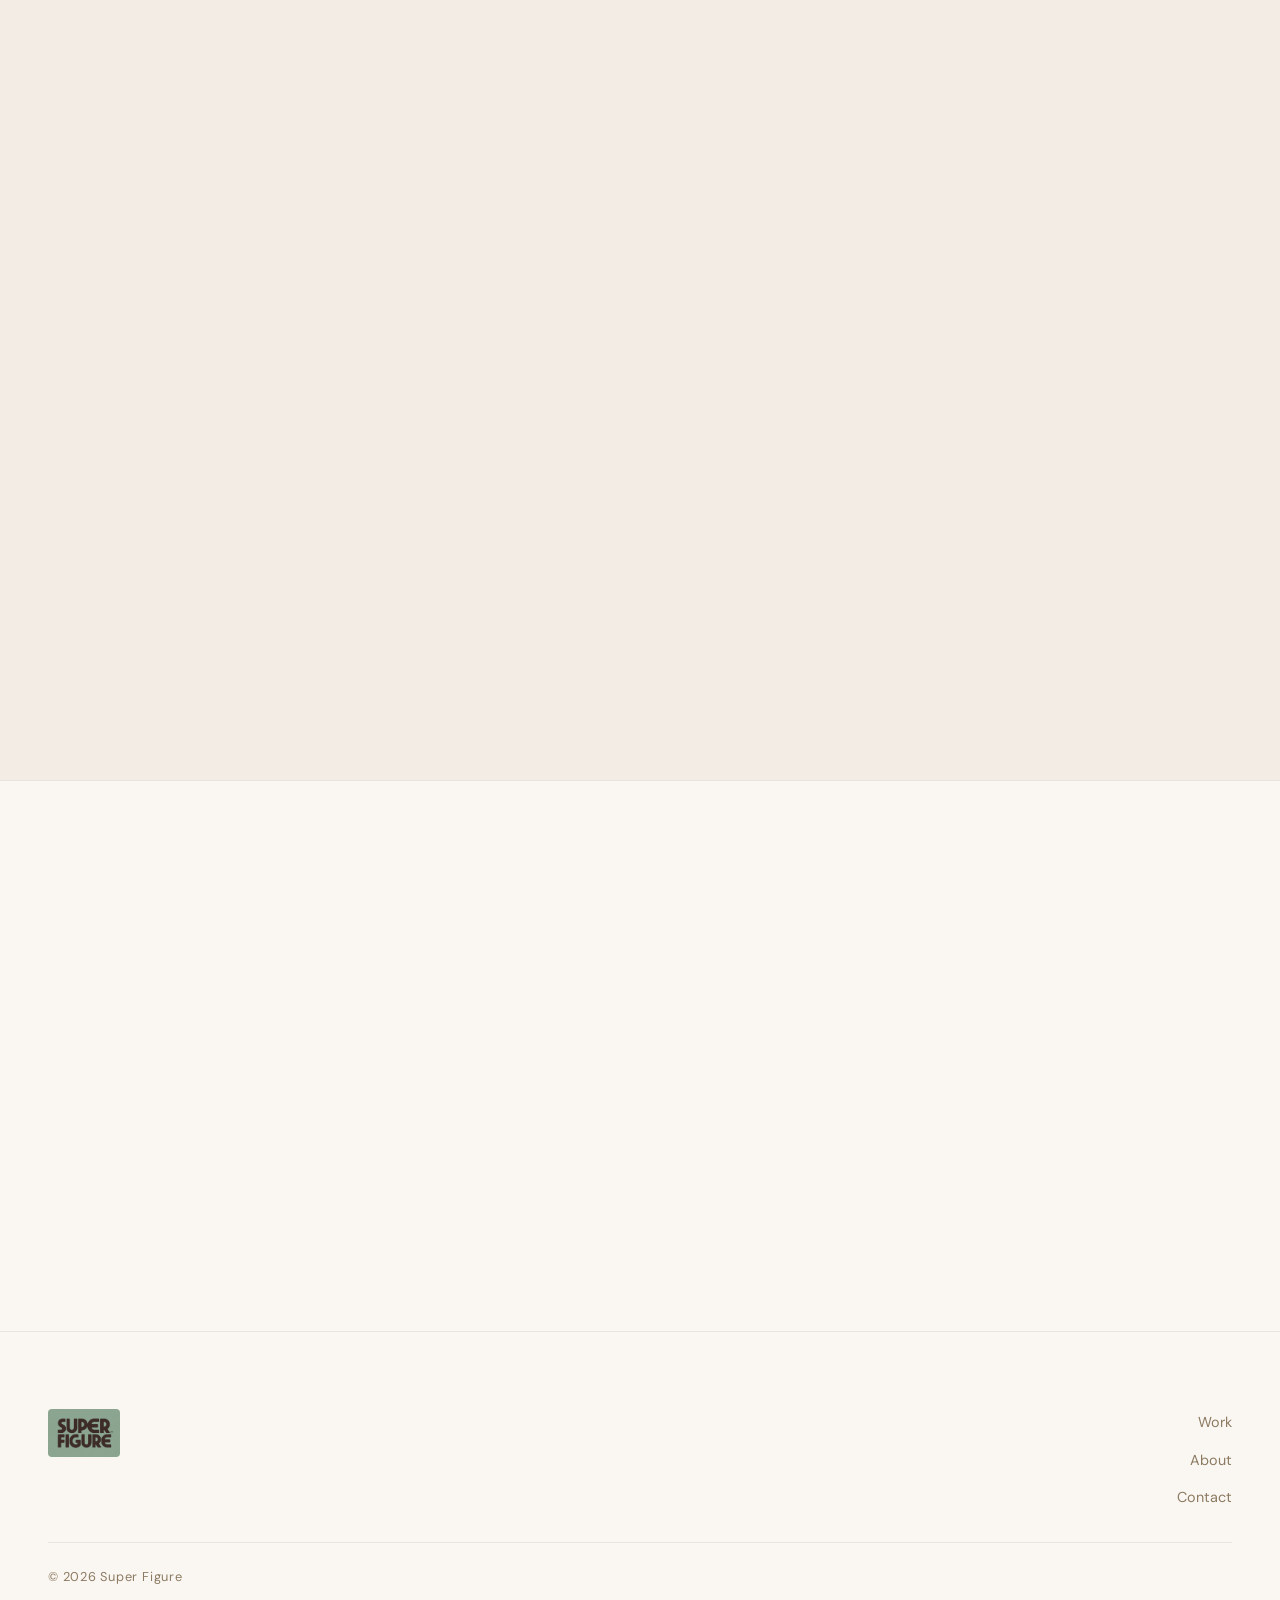
==== commit 06307c9f: "designchange" ====
--- a/index.html
+++ b/index.html
@@ -11,7 +11,7 @@
 
   <link rel="preconnect" href="https://fonts.googleapis.com">
   <link rel="preconnect" href="https://fonts.gstatic.com" crossorigin>
-  <link href="https://fonts.googleapis.com/css2?family=Cormorant+Garamond:ital,wght@0,300;0,400;0,600;1,300;1,400&family=DM+Sans:ital,wght@0,300;0,400;0,500&family=JetBrains+Mono:wght@300;400&family=Noto+Naskh+Arabic:wght@400;500;600&display=swap" rel="stylesheet">
+  <link href="https://fonts.googleapis.com/css2?family=Cormorant+Garamond:ital,wght@0,300;0,400;0,600;1,300;1,400&family=DM+Sans:ital,wght@0,300;0,400;0,500;0,600;0,700&family=JetBrains+Mono:wght@300;400&family=Noto+Naskh+Arabic:wght@400;500;600&display=swap" rel="stylesheet">
   <link rel="icon" type="image/svg+xml" href="favicon.svg">
 
   <link rel="stylesheet" href="styles/variables.css">
@@ -274,31 +274,35 @@
       line-height: 1.3;
     }
 
-    /* Hero text — bottom-left */
+    /* Hero text — bottom-left
+       Type scale: eyebrow (0.7rem) → title (6rem, ×8.5) → subtitle (0.85rem) → desc (0.875rem)
+       Proximity: eyebrow–title tight (6px) | title–subtitle tight (8px) | subtitle–desc gap (24px) */
     .hero-content {
       position: relative;
       z-index: 2;
       padding: 0 clamp(1.5rem, 5vw, 4rem) clamp(3rem, 6vw, 5rem);
-      max-width: 780px;
+      max-width: 720px;
     }
     .hero-eyebrow {
-      font-size: var(--text-xs);
+      font-size: 0.85rem;
       letter-spacing: var(--tracking-label);
       text-transform: uppercase;
-      color: var(--gold-bright);
-      margin-bottom: 1rem;
+      color: #fff;
+      text-shadow: 0 1px 8px rgba(0,0,0,0.4);
+      margin-bottom: 0.4rem;
       display: block;
       opacity: 0;
       animation: heroUp 0.8s var(--ease-out-quint) 0.15s forwards;
     }
     .hero-title {
-      font-family: var(--font-display);
-      font-size: clamp(3.5rem, 8vw, 7rem);
+      font-family: var(--font-body);
+      font-size: clamp(3.2rem, 7.5vw, 6.5rem);
       font-weight: 600;
       line-height: 0.92;
-      letter-spacing: var(--tracking-hero);
+      letter-spacing: -0.025em;
       color: #fff;
-      margin-bottom: 1rem;
+      text-shadow: 0 2px 16px rgba(0,0,0,0.3);
+      margin-bottom: 0.35em;
       opacity: 0;
       transform: translateY(30px);
       animation: heroUp 1s var(--ease-out-quint) 0.2s forwards;
@@ -306,25 +310,21 @@
     @keyframes heroUp {
       to { opacity: 1; transform: translateY(0); }
     }
-    .hero-title .accent {
-      color: var(--sage);
-      font-weight: 300;
-      font-style: italic;
-    }
     .hero-subtitle {
       font-family: var(--font-arabic);
-      font-size: var(--text-base);
-      color: var(--gold-bright);
+      font-size: 1rem;
+      color: rgba(255, 255, 255, 0.6);
       direction: rtl;
-      margin-bottom: 1rem;
+      text-align: left;
+      margin-bottom: 1.5rem;
       opacity: 0;
       animation: heroUp 0.8s var(--ease-out-quint) 0.35s forwards;
     }
     .hero-desc {
-      font-size: var(--text-sm);
-      color: rgba(255,255,255,0.82);
-      max-width: 440px;
-      line-height: 1.75;
+      font-size: 0.95rem;
+      color: rgba(255,255,255,0.85);
+      max-width: 420px;
+      line-height: 1.7;
       letter-spacing: var(--tracking-body);
       margin-bottom: 1.75rem;
       opacity: 0;
@@ -1138,20 +1138,30 @@
     /* ===== LANGUAGE TOGGLE ===== */
     .nav-lang-btn {
       background: none;
-      border: 1px solid var(--color-border);
-      border-radius: var(--radius-pill);
-      padding: 4px 14px;
-      font-size: 0.7rem;
+      border: none;
+      padding: 0;
+      font-size: 0.65rem;
       letter-spacing: 0.04em;
-      color: var(--color-text-secondary);
+      color: rgba(255, 255, 255, 0.7);
       cursor: pointer;
       transition: all var(--duration-fast) ease;
       font-family: 'Noto Naskh Arabic', var(--font-body);
     }
     .nav-lang-btn:hover {
-      background: var(--color-text);
-      color: var(--color-surface);
-      border-color: var(--color-text);
+      color: #fff;
+    }
+    .site-nav.scrolled .nav-lang-btn {
+      color: var(--color-text-muted);
+    }
+    .site-nav.scrolled .nav-lang-btn:hover {
+      color: var(--color-text);
+    }
+
+    /* Mobile nav right group — lang + hamburger side by side */
+    .nav-right-mobile {
+      display: none;
+      align-items: center;
+      gap: 12px;
     }
 
     /* ===== RTL SUPPORT ===== */
@@ -1159,13 +1169,18 @@
       direction: rtl;
       text-align: right;
     }
-    body.rtl .nav-links { flex-direction: row-reverse; }
-    body.rtl .hero-social { flex-direction: row-reverse; }
+    body.rtl .nav-tags { flex-direction: row-reverse; }
+    body.rtl .nav-actions { flex-direction: row-reverse; }
     body.rtl .hero-badge { left: clamp(1.5rem, 4vw, 3rem); right: auto; }
-    body.rtl .hero-content { text-align: right; }
+    body.rtl .hero-content {
+      text-align: right;
+      display: flex;
+      flex-direction: column;
+      align-items: flex-start;
+    }
     body.rtl .hero-stat { right: auto; left: clamp(1.5rem, 4vw, 3rem); text-align: right; }
-    body.rtl .hero-subtitle { direction: ltr; }
-    body.rtl .hero-title { font-family: 'Noto Naskh Arabic', var(--font-display); line-height: 1.15; }
+    body.rtl .hero-subtitle { direction: ltr; text-align: right; }
+    body.rtl .hero-title { font-family: 'Noto Naskh Arabic', var(--font-body); line-height: 1.1; font-weight: 600; font-size: clamp(3.5rem, 8vw, 7rem); }
     body.rtl .cell-pill { left: auto; right: 12px; }
     body.rtl .show-row { flex-direction: row-reverse; }
     body.rtl .xfeed-header { flex-direction: row-reverse; }
@@ -1174,6 +1189,19 @@
     body.rtl .ed-ar { direction: ltr; text-align: left; }
     body.rtl .footer-inner { direction: rtl; }
     body.rtl .nav-lang-btn { font-family: var(--font-body); }
+    /* RTL — bottom sections */
+    body.rtl .bento-cell { text-align: right; }
+    body.rtl .bento-pills { flex-direction: row-reverse; }
+    body.rtl .ed-text { text-align: right; }
+    body.rtl .revenue-inner { direction: rtl; text-align: right; }
+    body.rtl .revenue-grid { direction: rtl; }
+    body.rtl .stat-item { text-align: right; }
+    body.rtl .cta-section { direction: rtl; text-align: right; }
+    body.rtl .cta-inner { text-align: right; }
+    body.rtl .marquee-track { direction: ltr; }
+    body.rtl .hero-cta-row { align-self: flex-start; }
+    body.rtl .hero-social { align-self: flex-start; }
+    body.rtl .hero-desc { text-align: right; }
 
     /* ===== RESPONSIVE ===== */
     /* Tablet: 2-col organic
@@ -1202,7 +1230,7 @@
 
     @media (max-width: 768px) {
       .hero-title {
-        font-size: clamp(2.5rem, 10vw, 4rem);
+        font-size: clamp(2.8rem, 11vw, 4rem);
       }
       .hero-stat { display: none; }
       .hero-badge {
@@ -1277,16 +1305,21 @@
     <a href="index.html" class="nav-brand">
       <img src="assets/images/logo.png" alt="Super Figure" class="nav-logo-img">
     </a>
-    <ul class="nav-links">
+    <ul class="nav-tags">
       <li><a href="#editorial" data-i18n="nav.work">Work</a></li>
       <li><a href="about.html" data-i18n="nav.about">About</a></li>
       <li><a href="#feed" data-i18n="nav.feed">Feed</a></li>
-      <li><a href="#contact" class="nav-cta" data-i18n="nav.talk">Let's Talk</a></li>
-      <li><button class="nav-lang-btn" data-lang-toggle onclick="SF_I18N.toggle()">عربي</button></li>
     </ul>
-    <button class="hamburger" id="hamburger" aria-label="Toggle menu">
-      <span></span><span></span><span></span>
-    </button>
+    <div class="nav-actions">
+      <button class="nav-lang-btn" data-lang-toggle onclick="SF_I18N.toggle()">عربي</button>
+      <a href="#contact" class="nav-cta" data-i18n="nav.talk">Let's Talk</a>
+    </div>
+    <div class="nav-right-mobile">
+      <button class="nav-lang-btn" data-lang-toggle onclick="SF_I18N.toggle()">عربي</button>
+      <button class="hamburger" id="hamburger" aria-label="Toggle menu">
+        <span></span><span></span><span></span>
+      </button>
+    </div>
   </div>
 </nav>
 
@@ -1295,7 +1328,6 @@
   <a href="about.html" data-i18n="nav.about">About</a>
   <a href="#feed" data-i18n="nav.feed">Feed</a>
   <a href="#contact" data-i18n="nav.contact">Contact</a>
-  <button class="nav-lang-btn" data-lang-toggle onclick="SF_I18N.toggle()">عربي</button>
 </div>
 
 <main id="main">
@@ -1323,7 +1355,7 @@
     <!-- Bottom-left text content -->
     <div class="hero-content">
       <span class="hero-eyebrow" data-i18n="hero.eyebrow">Voice of Vision</span>
-      <h1 class="hero-title" data-i18n-html="hero.title">Call <span class="accent">for</span><br>Innovator</h1>
+      <h1 class="hero-title" data-i18n-html="hero.title">Call for<br>Innovators</h1>
       <p class="hero-subtitle" lang="ar" data-i18n="hero.subtitle">نداء للمبتكرين</p>
       <p class="hero-desc" data-i18n="hero.desc">We amplify the stories that shape the Gulf's future — tech founders, racing teams, artists, and brands building what's next.</p>
       <div class="hero-cta-row">
--- a/styles/components.css
+++ b/styles/components.css
@@ -3,36 +3,42 @@
 /* ===== NAVIGATION ===== */
 .site-nav {
   position: fixed;
-  top: 0;
-  left: 0;
-  right: 0;
+  top: 14px;
+  left: clamp(1rem, 3vw, 2.5rem);
+  right: clamp(1rem, 3vw, 2.5rem);
   z-index: 1000;
-  padding: 0 clamp(1.5rem, 4vw, 3rem);
+  padding: 0 clamp(1rem, 2.5vw, 1.8rem);
+  border-radius: 100px;
+  background: rgba(20, 18, 15, 0.25);
+  backdrop-filter: blur(20px) saturate(1.4);
+  -webkit-backdrop-filter: blur(20px) saturate(1.4);
+  border: 1px solid rgba(255, 255, 255, 0.12);
+  box-shadow: 0 4px 24px rgba(0, 0, 0, 0.08);
   transition: all var(--duration-normal) var(--ease-out);
-  background: transparent;
 }
 
 .site-nav.scrolled {
-  background: rgba(255, 255, 255, 0.6);
-  backdrop-filter: blur(24px) saturate(1.4);
-  -webkit-backdrop-filter: blur(24px) saturate(1.4);
-  border-bottom: 1px solid rgba(255, 255, 255, 0.5);
-  box-shadow: 0 4px 20px rgba(26, 20, 16, 0.06), inset 0 -1px 0 rgba(255,255,255,0.4);
+  background: rgba(255, 255, 255, 0.72);
+  backdrop-filter: blur(28px) saturate(1.5);
+  -webkit-backdrop-filter: blur(28px) saturate(1.5);
+  border-color: rgba(255, 255, 255, 0.6);
+  box-shadow: 0 4px 20px rgba(0, 0, 0, 0.06);
 }
 
 .nav-inner {
-  max-width: var(--max-width-wide);
-  margin: 0 auto;
-  display: flex;
-  align-items: center;
-  justify-content: space-between;
-  height: var(--header-height);
+  max-width: none;
+  margin: 0;
+  display: flex;
+  align-items: center;
+  gap: clamp(1.2rem, 2.5vw, 2rem);
+  height: 48px;
 }
 
 .nav-brand {
   display: flex;
   align-items: center;
   gap: 12px;
+  flex-shrink: 0;
 }
 
 .nav-logo {
@@ -45,86 +51,117 @@
 }
 
 .nav-logo-img {
-  height: 40px;
+  height: 30px;
   width: auto;
   display: block;
-  border-radius: 4px;
-}
-
-.nav-links {
-  display: flex;
-  align-items: center;
-  gap: clamp(1.5rem, 3vw, 2.5rem);
+  border-radius: 3px;
+}
+
+/* Old nav-links — hidden */
+.nav-links { display: none; }
+
+/* Tags inside capsule — no extra background */
+.nav-tags {
+  display: flex;
+  align-items: center;
+  gap: clamp(1.2rem, 2vw, 1.8rem);
   list-style: none;
 }
 
-.nav-links a {
-  font-size: var(--text-xs);
-  letter-spacing: 3px;
-  text-transform: uppercase;
-  color: var(--color-text-muted);
+.nav-tags a {
+  font-size: 0.6rem;
+  letter-spacing: 2.5px;
+  text-transform: uppercase;
+  color: rgba(255, 255, 255, 0.8);
   position: relative;
-  padding-bottom: 2px;
+  padding-bottom: 1px;
   transition: color var(--duration-micro) var(--ease-out-quad);
 }
 
-.nav-links a::after {
+.site-nav.scrolled .nav-tags a {
+  color: var(--color-text-muted);
+}
+
+.nav-tags a::after {
   content: '';
   position: absolute;
   bottom: -2px;
   left: 0;
   width: 0;
   height: 1px;
+  background: #fff;
+  transition: width var(--duration-fast) var(--ease-out-quint), background var(--duration-normal) ease;
+}
+
+.site-nav.scrolled .nav-tags a::after {
   background: var(--color-text);
-  transition: width var(--duration-fast) var(--ease-out-quint);
-}
-
-.nav-links a:hover,
-.nav-links a.active {
-  color: var(--color-text);
-}
-
-.nav-links a:hover::after,
-.nav-links a.active::after {
-  width: 100%;
-}
-
-.nav-links .nav-cta {
-  font-size: var(--text-xs);
-  letter-spacing: 3px;
-  text-transform: uppercase;
-  color: var(--color-text);
-  border: 1px solid var(--color-border-strong);
-  padding: 8px 24px;
-  border-radius: var(--radius-pill);
+}
+
+.nav-tags a:hover,
+.nav-tags a.active { color: #fff; }
+
+.site-nav.scrolled .nav-tags a:hover,
+.site-nav.scrolled .nav-tags a.active { color: var(--color-text); }
+
+.nav-tags a:hover::after,
+.nav-tags a.active::after { width: 100%; }
+
+/* Nav actions — lang + CTA */
+.nav-actions {
+  display: flex;
+  align-items: center;
+  gap: 14px;
+  margin-left: auto;
+}
+
+.nav-actions .nav-cta {
+  font-size: 0.6rem;
+  letter-spacing: 2.5px;
+  text-transform: uppercase;
+  color: rgba(255, 255, 255, 0.8);
+  border: 1px solid rgba(255, 255, 255, 0.25);
+  padding: 4px 16px;
+  border-radius: 100px;
   transition: all var(--duration-fast) ease;
-}
-
-.nav-links .nav-cta:hover {
+  text-decoration: none;
+}
+
+.site-nav.scrolled .nav-actions .nav-cta {
+  color: var(--color-text);
+  border-color: var(--color-border-strong);
+}
+
+.nav-actions .nav-cta:hover {
+  background: rgba(255, 255, 255, 0.15);
+  color: #fff;
+}
+
+.site-nav.scrolled .nav-actions .nav-cta:hover {
   background: var(--color-text);
   color: var(--color-surface);
-  border-color: var(--color-text);
-}
-
-.nav-links .nav-cta::after { display: none; }
+}
 
 /* Hamburger */
 .hamburger {
   display: none;
   flex-direction: column;
-  gap: 5px;
+  gap: 4px;
   cursor: pointer;
   background: none;
   border: none;
-  padding: 8px;
+  padding: 6px;
 }
 
 .hamburger span {
   display: block;
-  width: 24px;
-  height: 1px;
+  width: 20px;
+  height: 1.5px;
+  background: rgba(255, 255, 255, 0.9);
+  transition: all var(--duration-fast) ease;
+}
+
+.site-nav.scrolled .hamburger span {
   background: var(--color-text);
-  transition: all var(--duration-fast) ease;
 }
 
 .hamburger.active span:nth-child(1) {
@@ -139,21 +176,31 @@
 
 /* Mobile nav */
 .mobile-menu {
-  display: none;
   position: fixed;
-  inset: 0;
+  top: 0;
+  left: 0;
+  right: 0;
   z-index: 999;
   background: rgba(250, 247, 242, 0.98);
   backdrop-filter: blur(30px);
   -webkit-backdrop-filter: blur(30px);
   flex-direction: column;
   align-items: center;
-  justify-content: center;
-  gap: 2rem;
+  gap: 1.5rem;
+  padding: calc(var(--header-height) + 2rem) 2rem 2.5rem;
+  transform: translateY(-100%);
+  opacity: 0;
+  visibility: hidden;
+  transition: transform 0.45s cubic-bezier(0.23, 1, 0.32, 1),
+              opacity 0.35s ease,
+              visibility 0.45s ease;
+  display: flex;
 }
 
 .mobile-menu.active {
-  display: flex;
+  transform: translateY(0);
+  opacity: 1;
+  visibility: visible;
 }
 
 .mobile-menu a {
@@ -161,8 +208,20 @@
   font-size: var(--text-xl);
   color: var(--color-text-muted);
   letter-spacing: 4px;
-  transition: color var(--duration-fast) ease;
-}
+  transition: color var(--duration-fast) ease, transform 0.4s cubic-bezier(0.23, 1, 0.32, 1), opacity 0.3s ease;
+  opacity: 0;
+  transform: translateY(-12px);
+}
+
+.mobile-menu.active a {
+  opacity: 1;
+  transform: translateY(0);
+}
+
+.mobile-menu.active a:nth-child(1) { transition-delay: 0.08s; }
+.mobile-menu.active a:nth-child(2) { transition-delay: 0.14s; }
+.mobile-menu.active a:nth-child(3) { transition-delay: 0.20s; }
+.mobile-menu.active a:nth-child(4) { transition-delay: 0.26s; }
 
 .mobile-menu a:hover {
   color: var(--color-text);
@@ -292,8 +351,10 @@
 
 /* ===== RESPONSIVE ===== */
 @media (max-width: 768px) {
-  .nav-links { display: none; }
+  .nav-tags { display: none; }
+  .nav-actions { display: none; }
   .hamburger { display: flex; }
+  .nav-right-mobile { display: flex; }
 
   .footer-inner {
     grid-template-columns: 1fr;
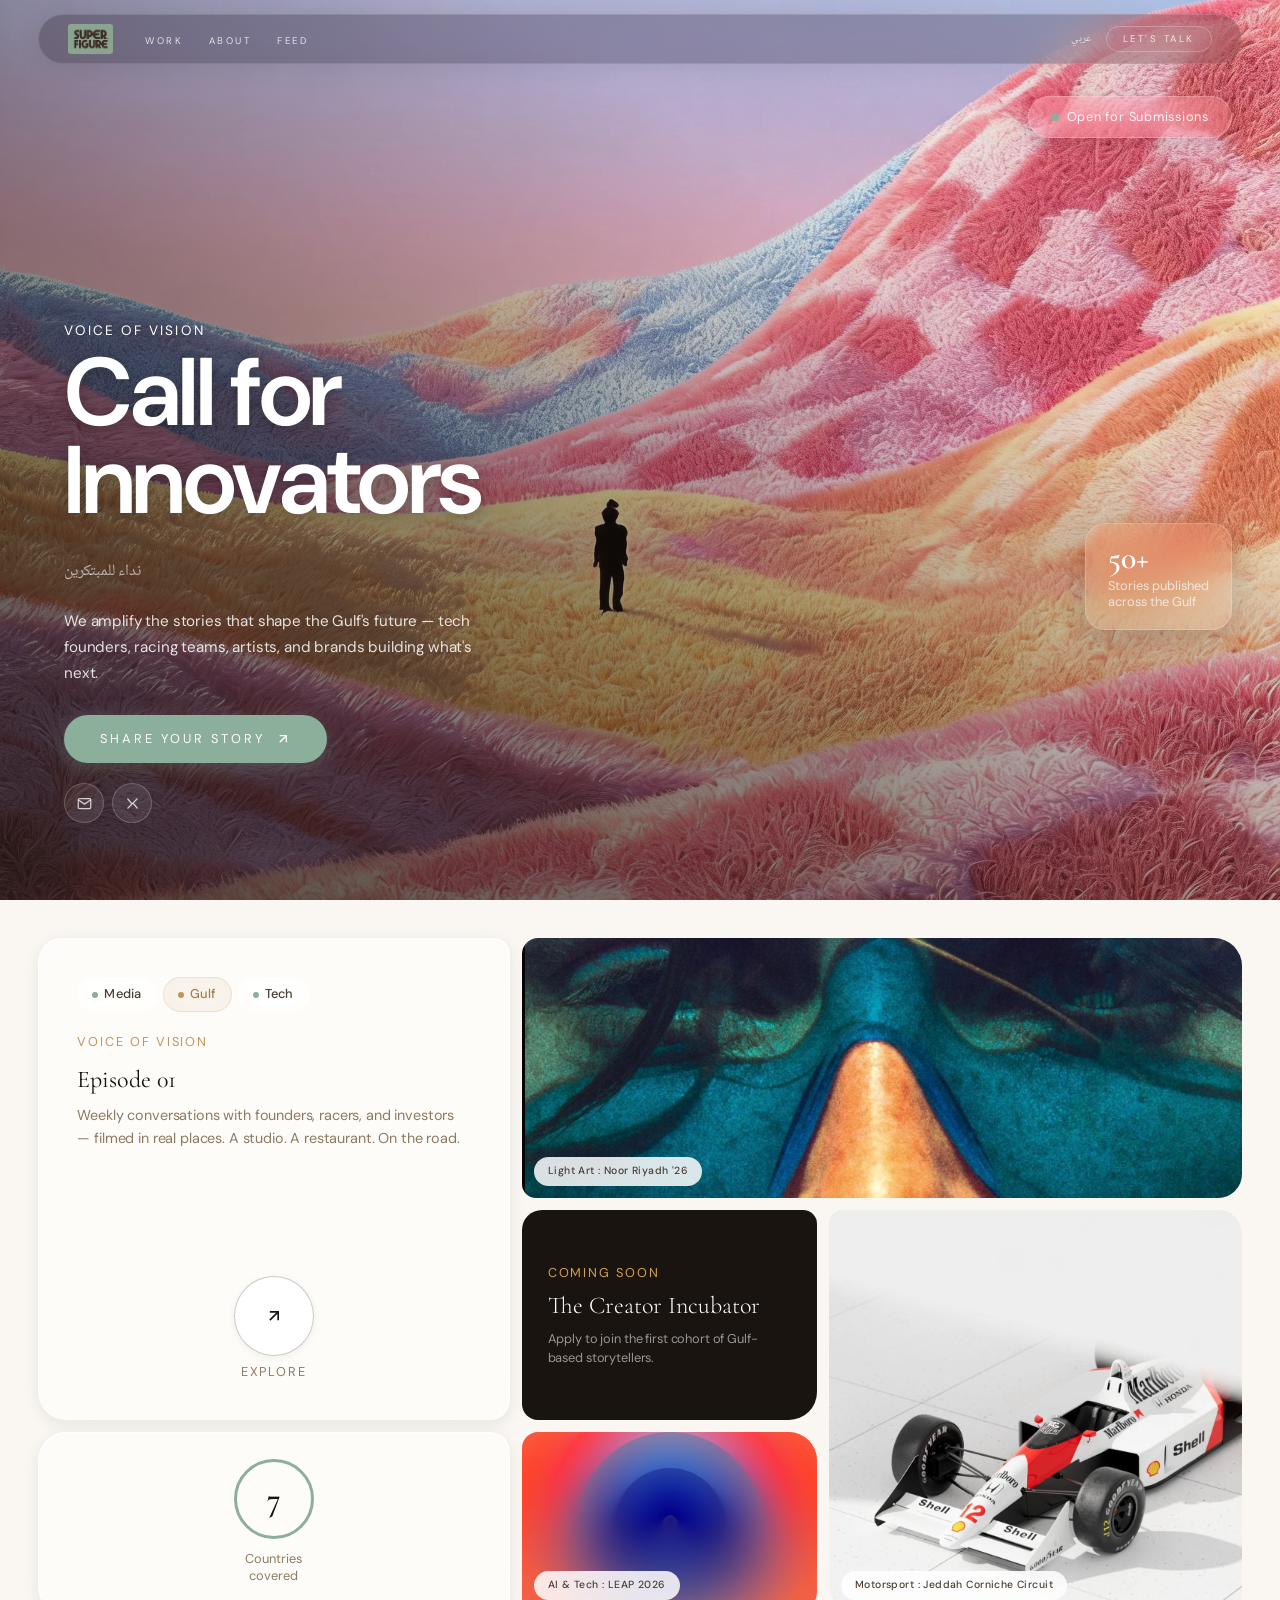
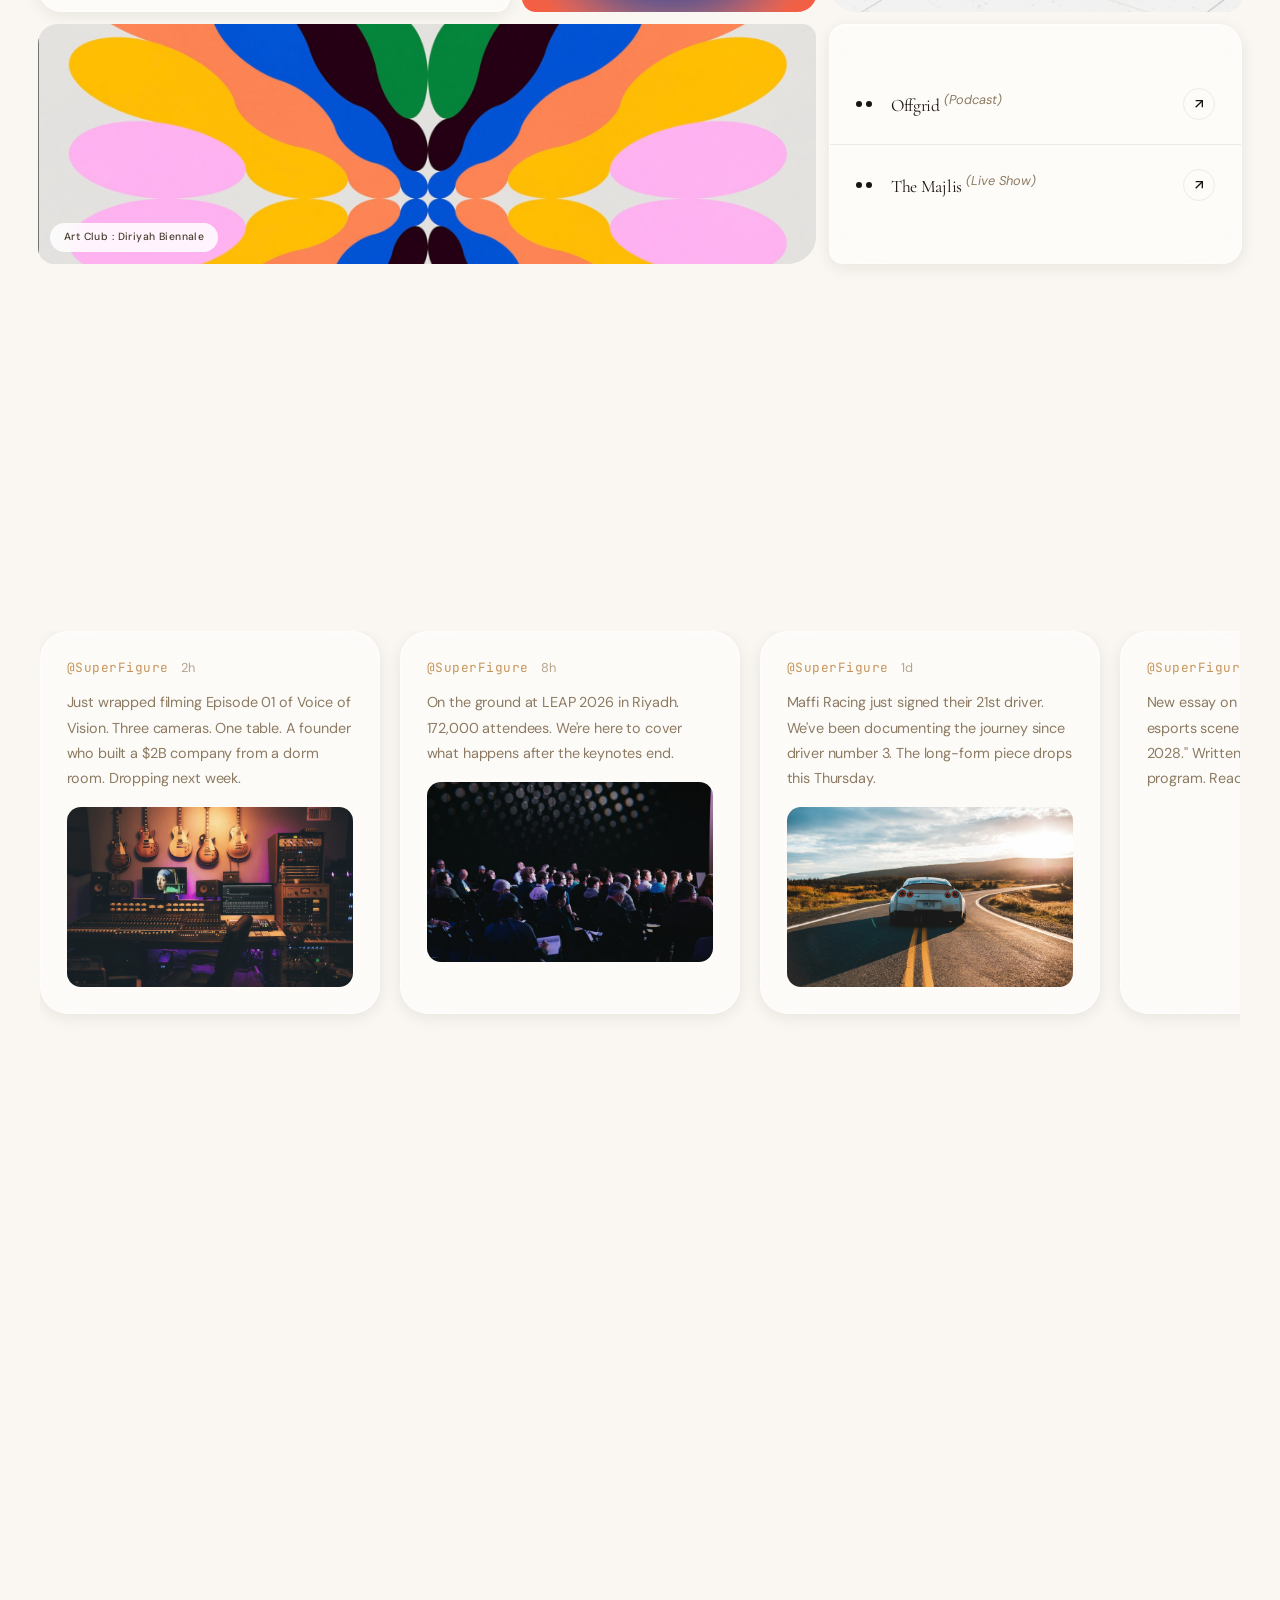
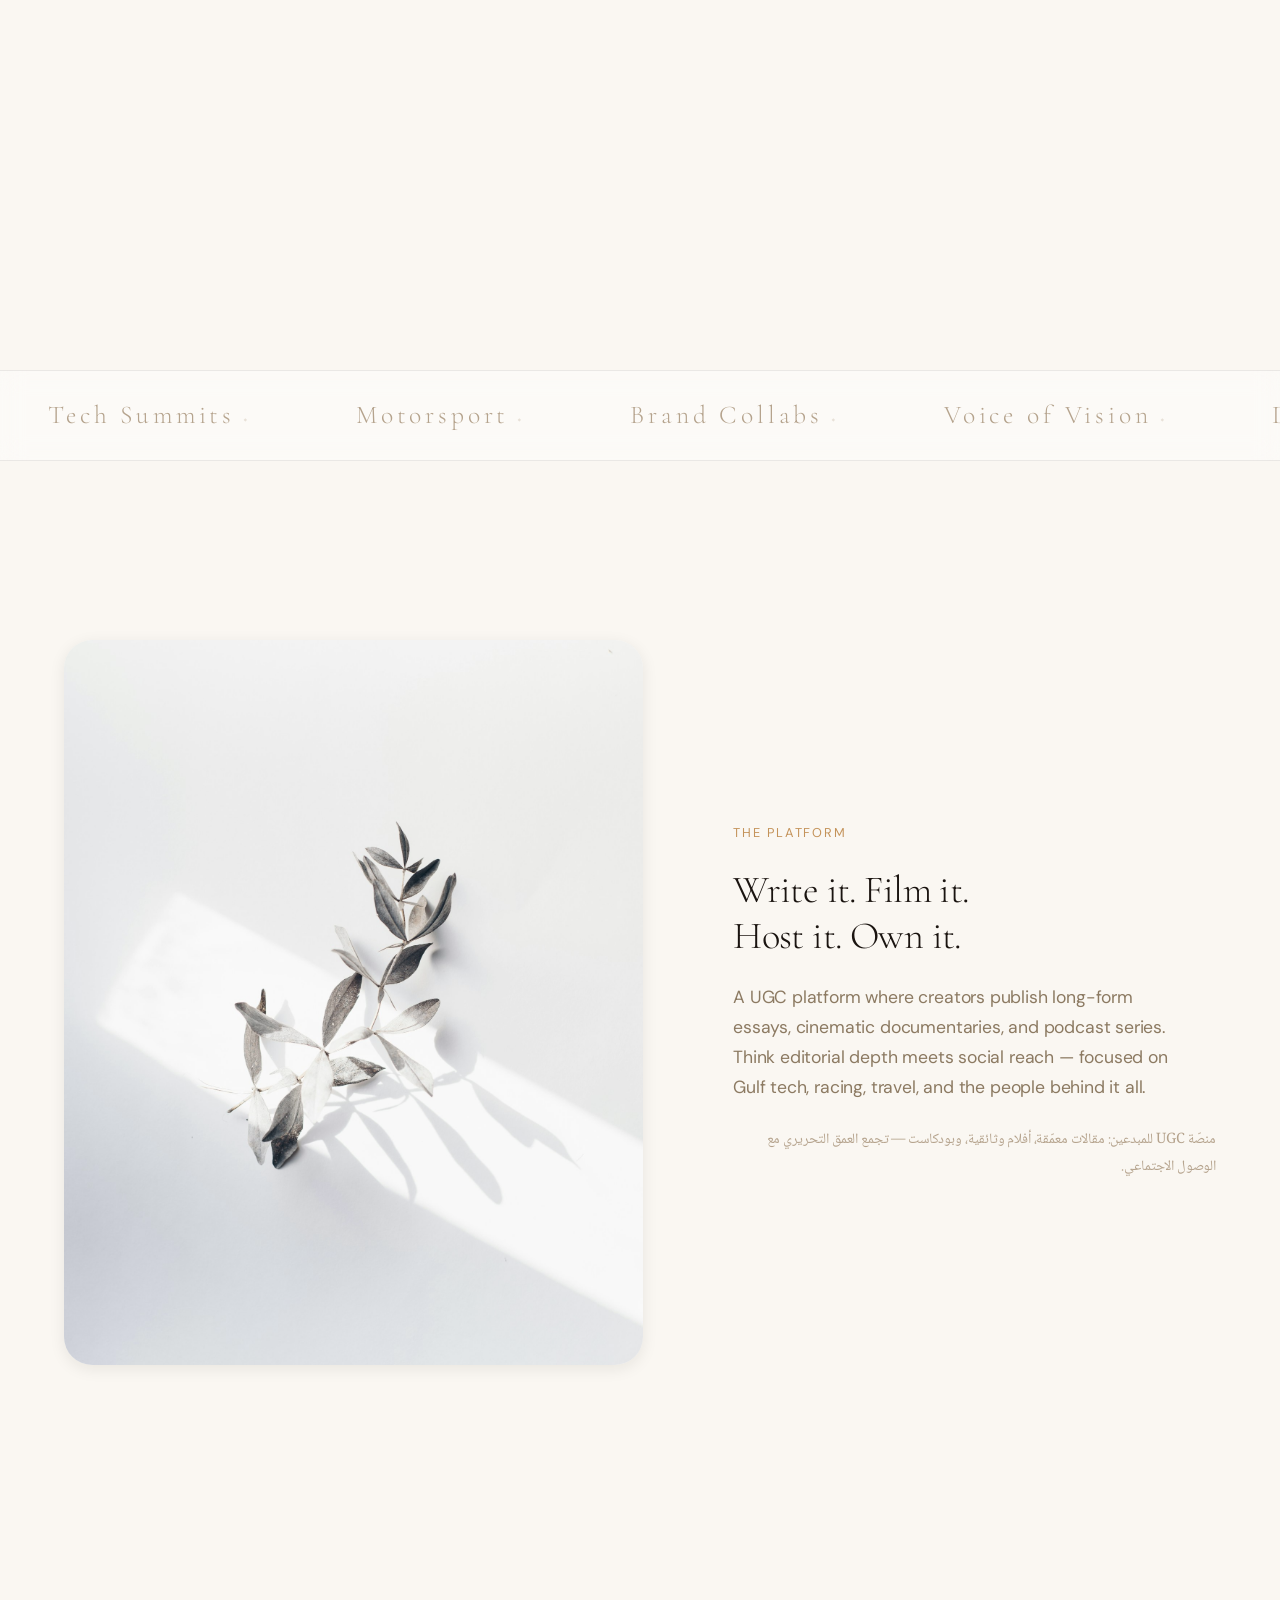
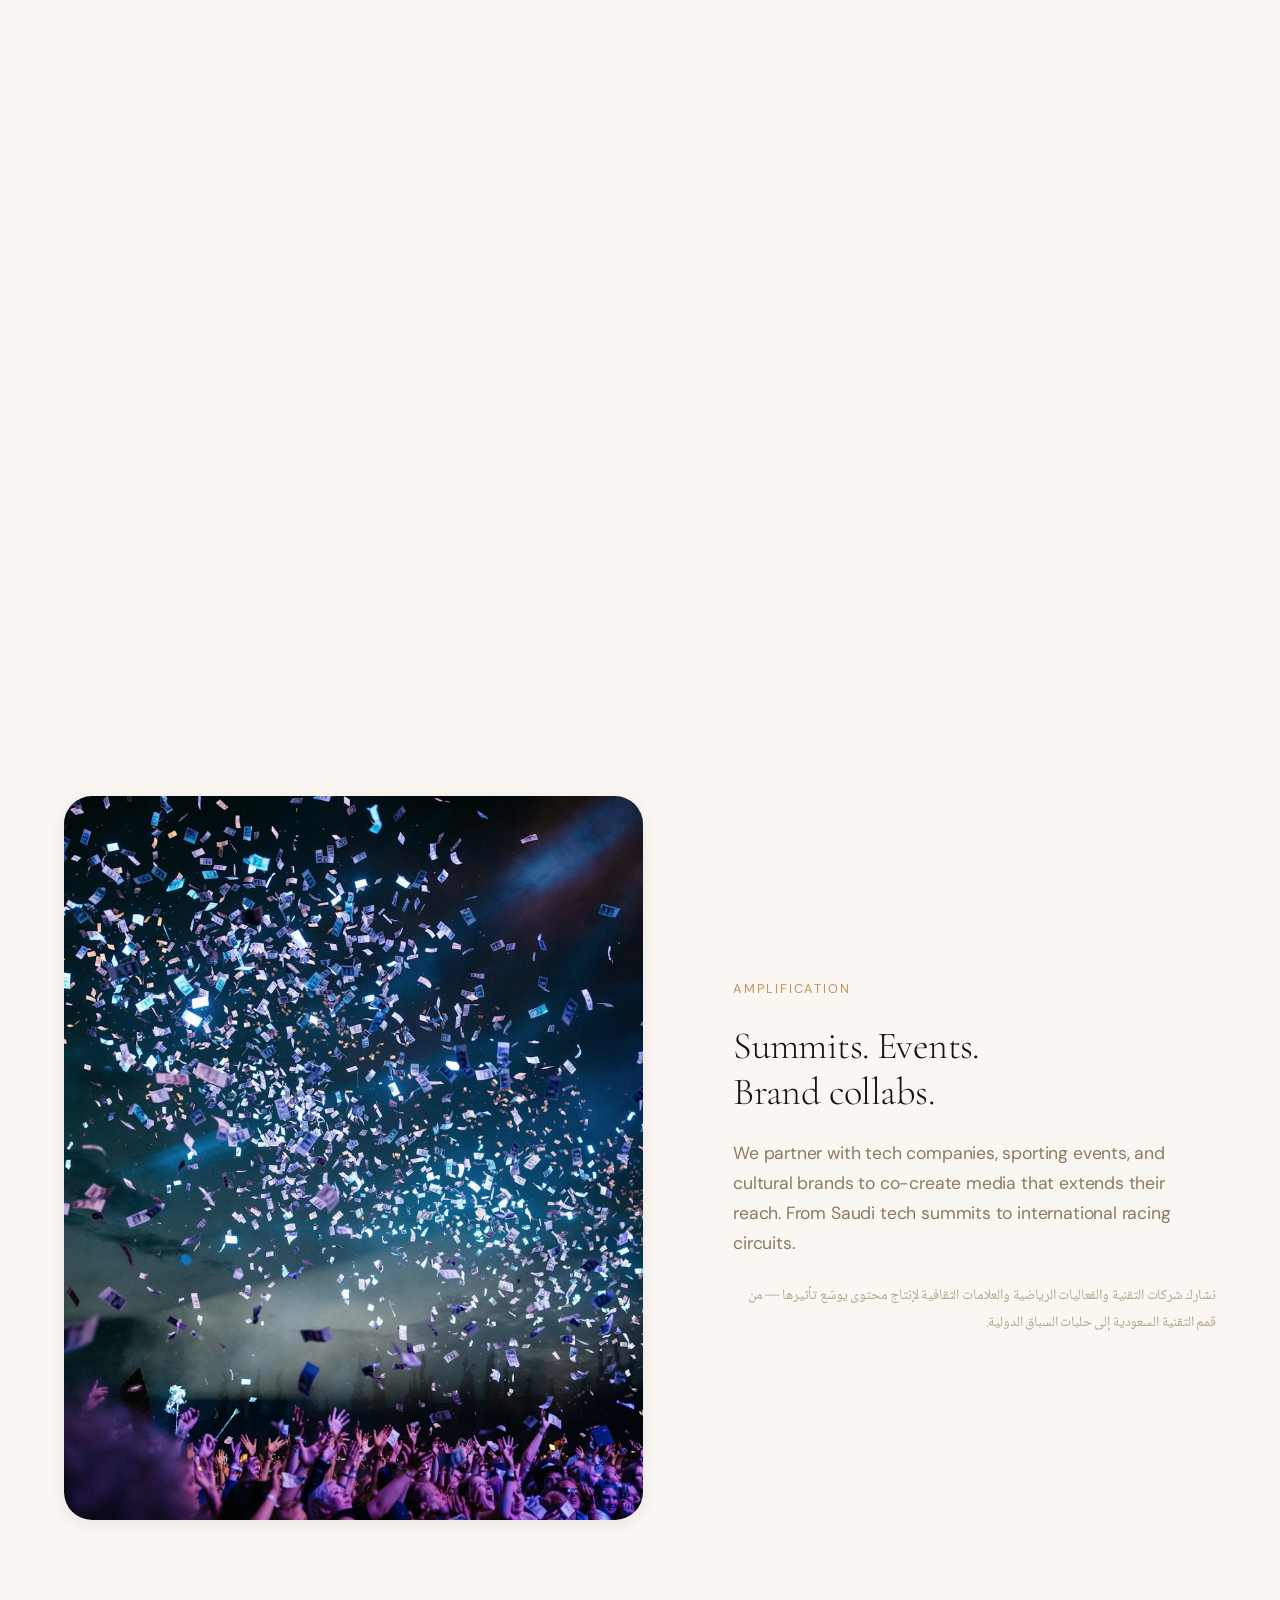
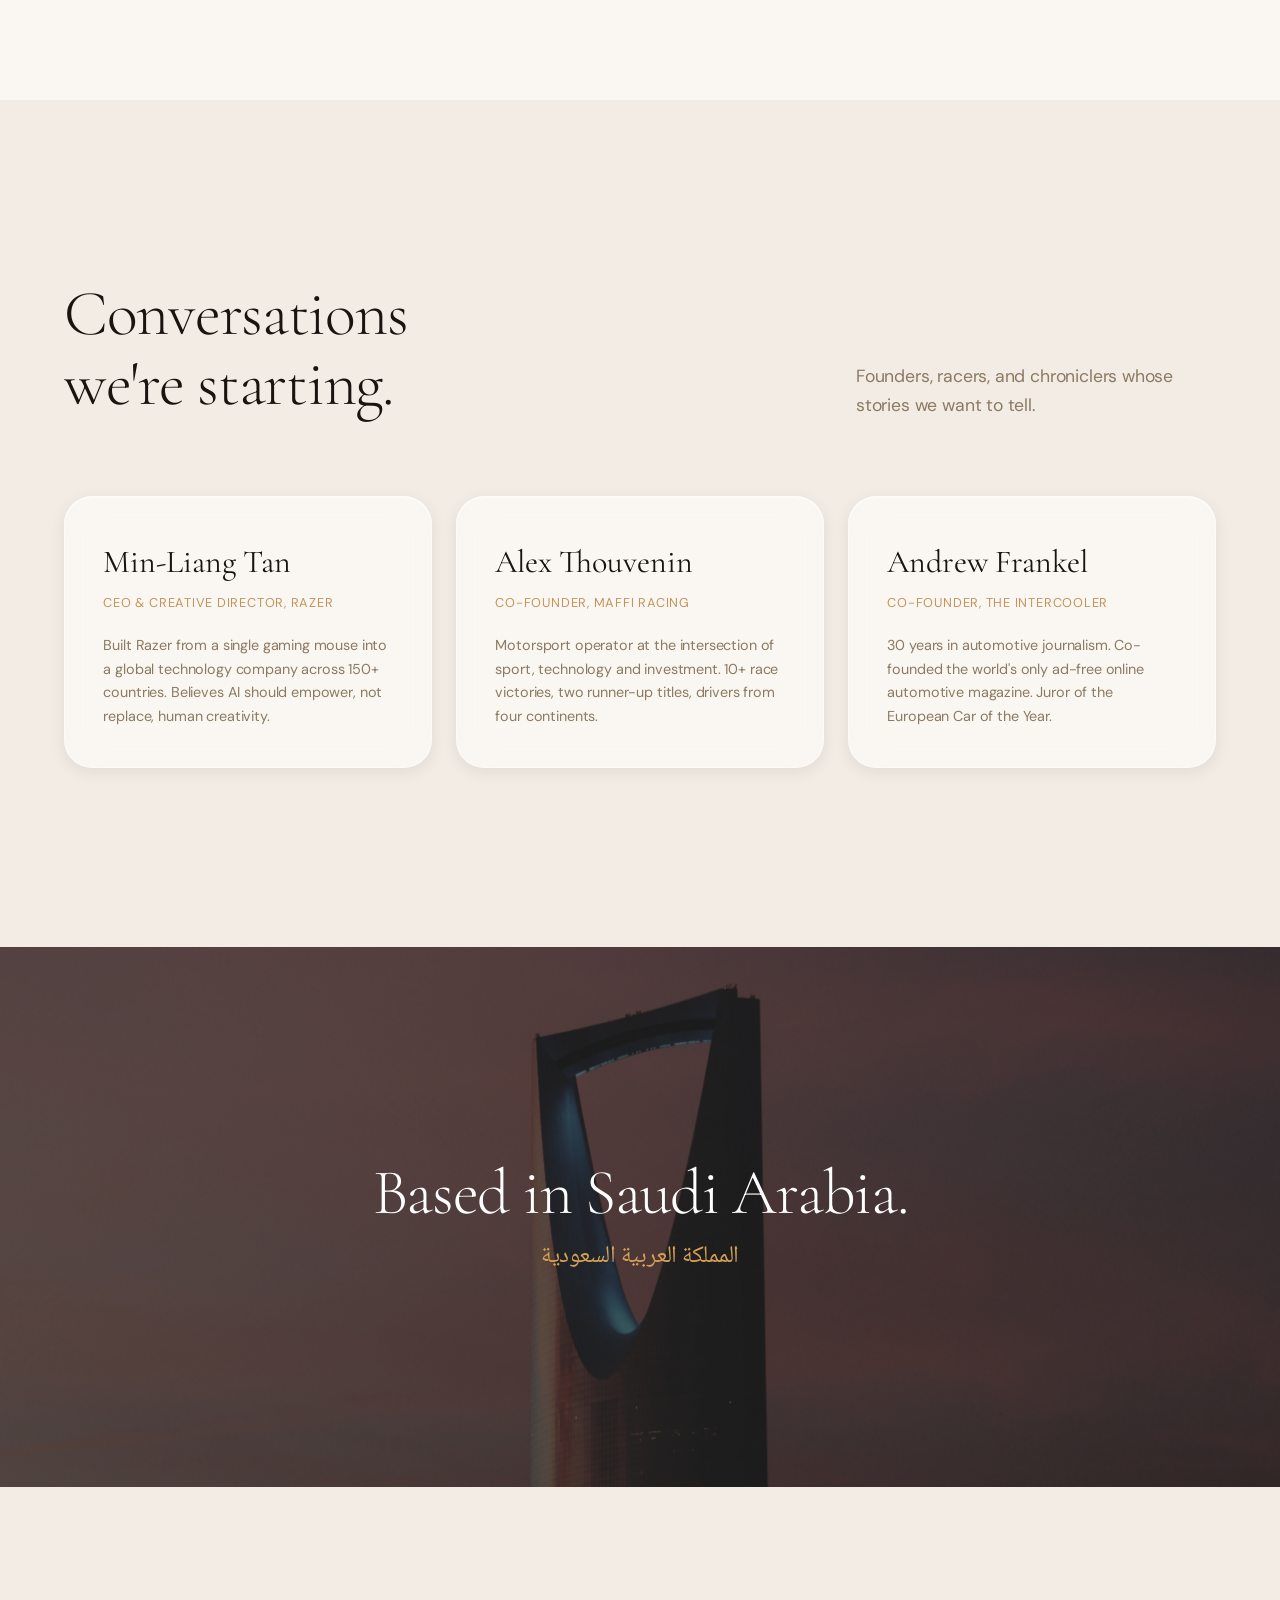
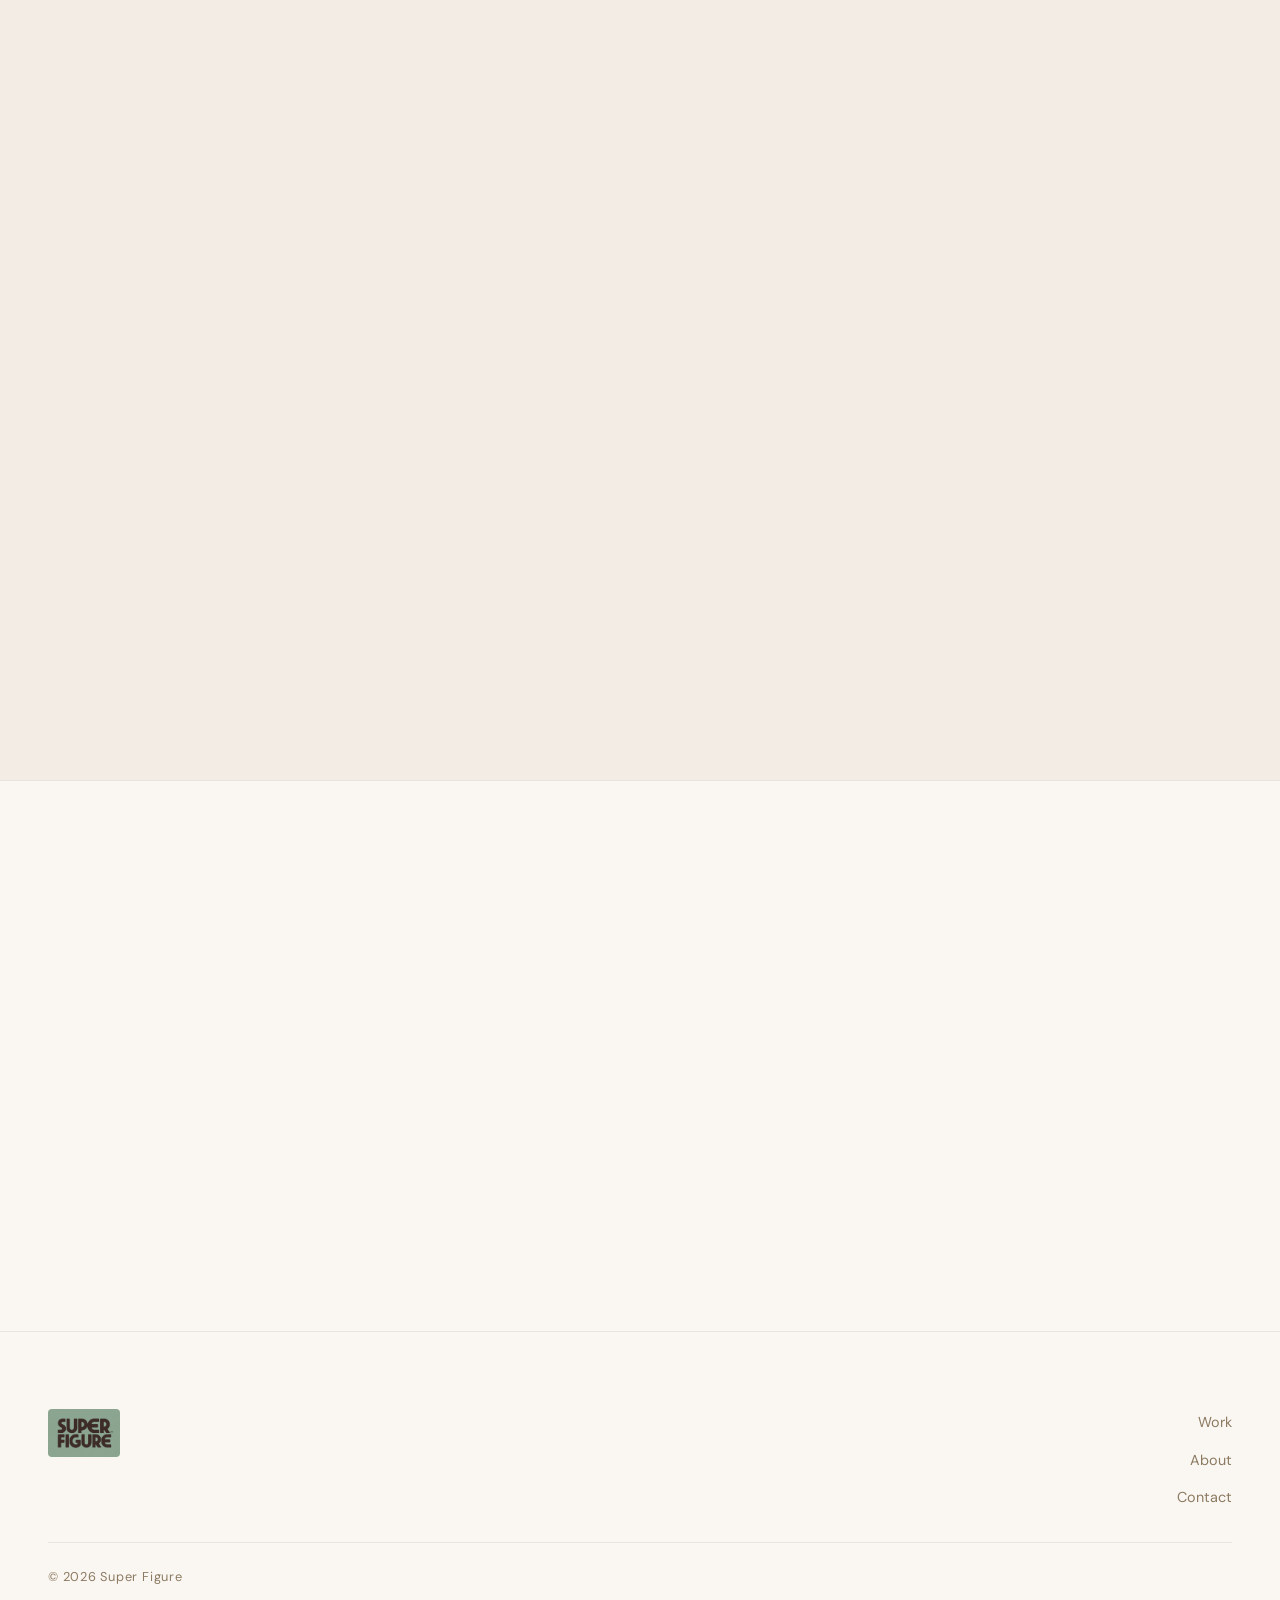
==== commit 6bbe7fa8: "drop down" ====
--- a/index.html
+++ b/index.html
@@ -1162,6 +1162,12 @@
       display: none;
       align-items: center;
       gap: 12px;
+      margin-left: auto;
+    }
+    @media (max-width: 768px) {
+      .nav-tags { display: none !important; }
+      .nav-actions { display: none !important; }
+      .nav-right-mobile { display: flex !important; }
     }
 
     /* ===== RTL SUPPORT ===== */
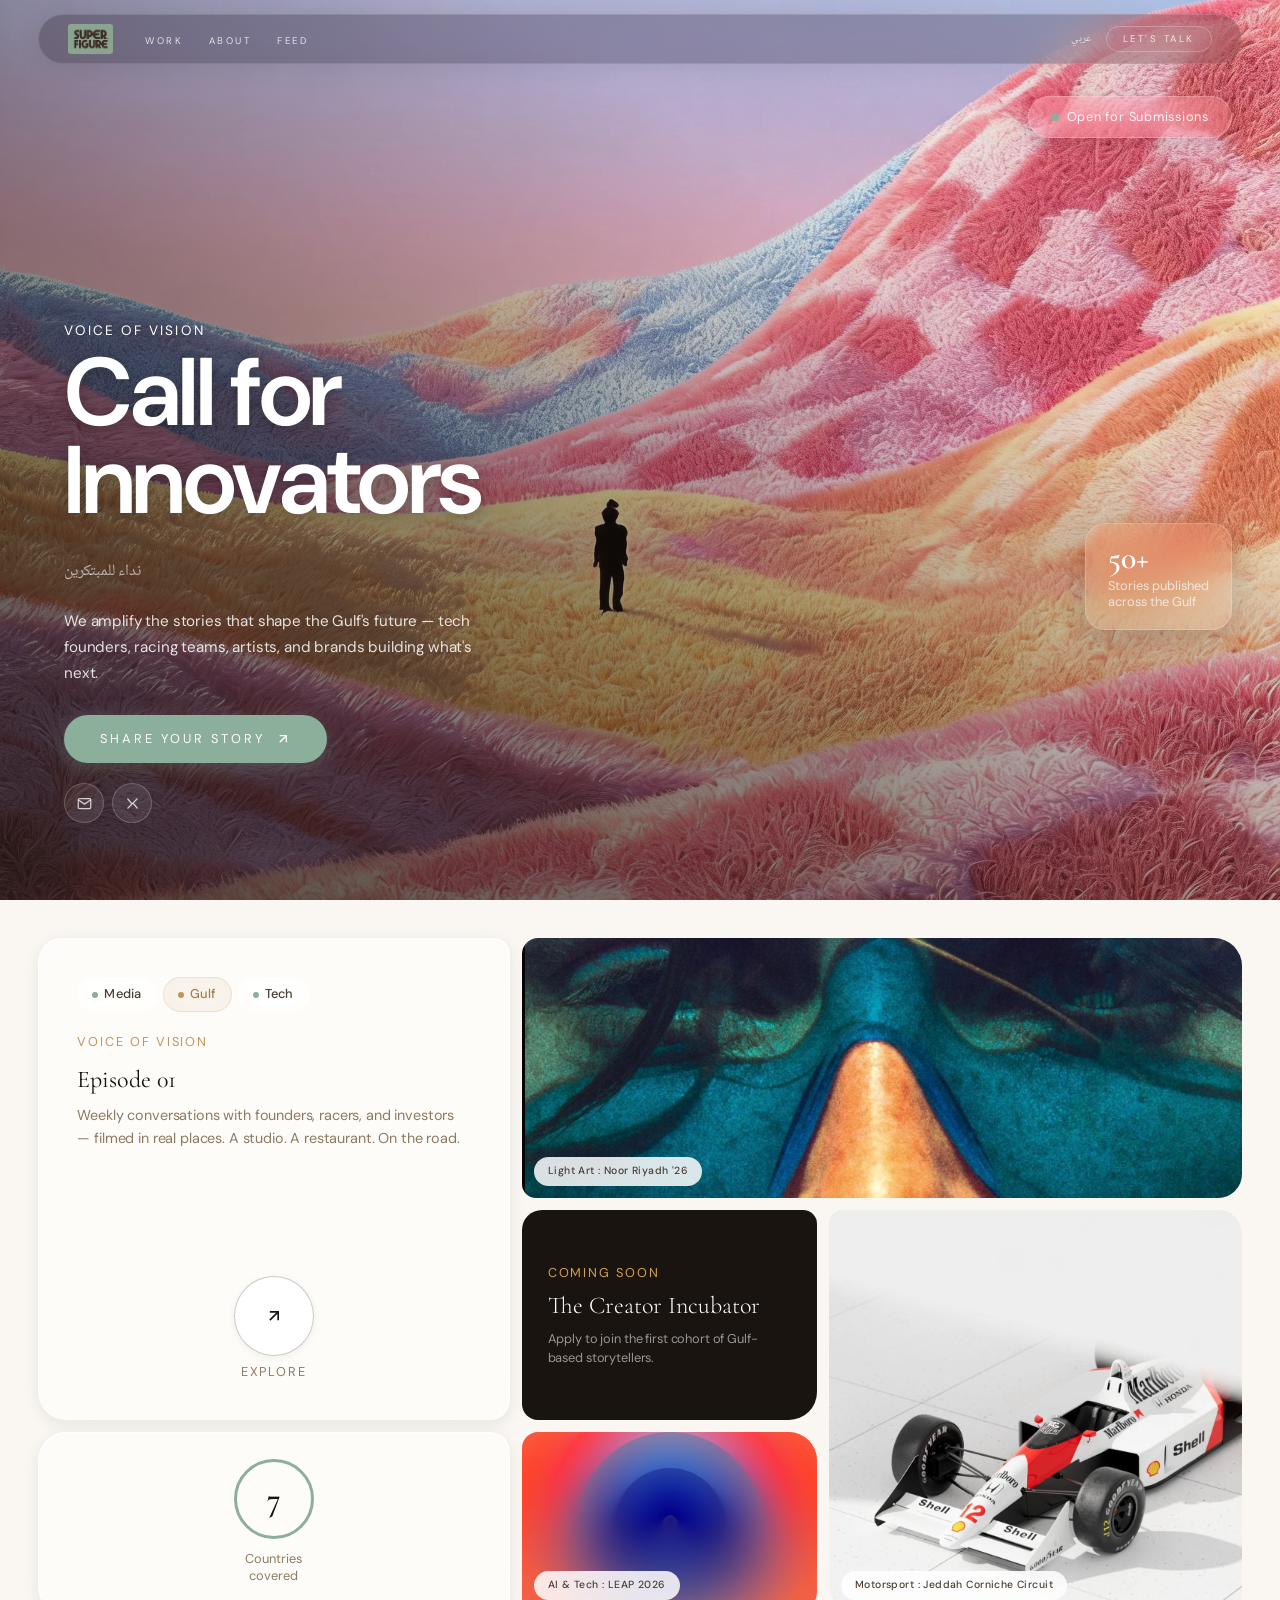
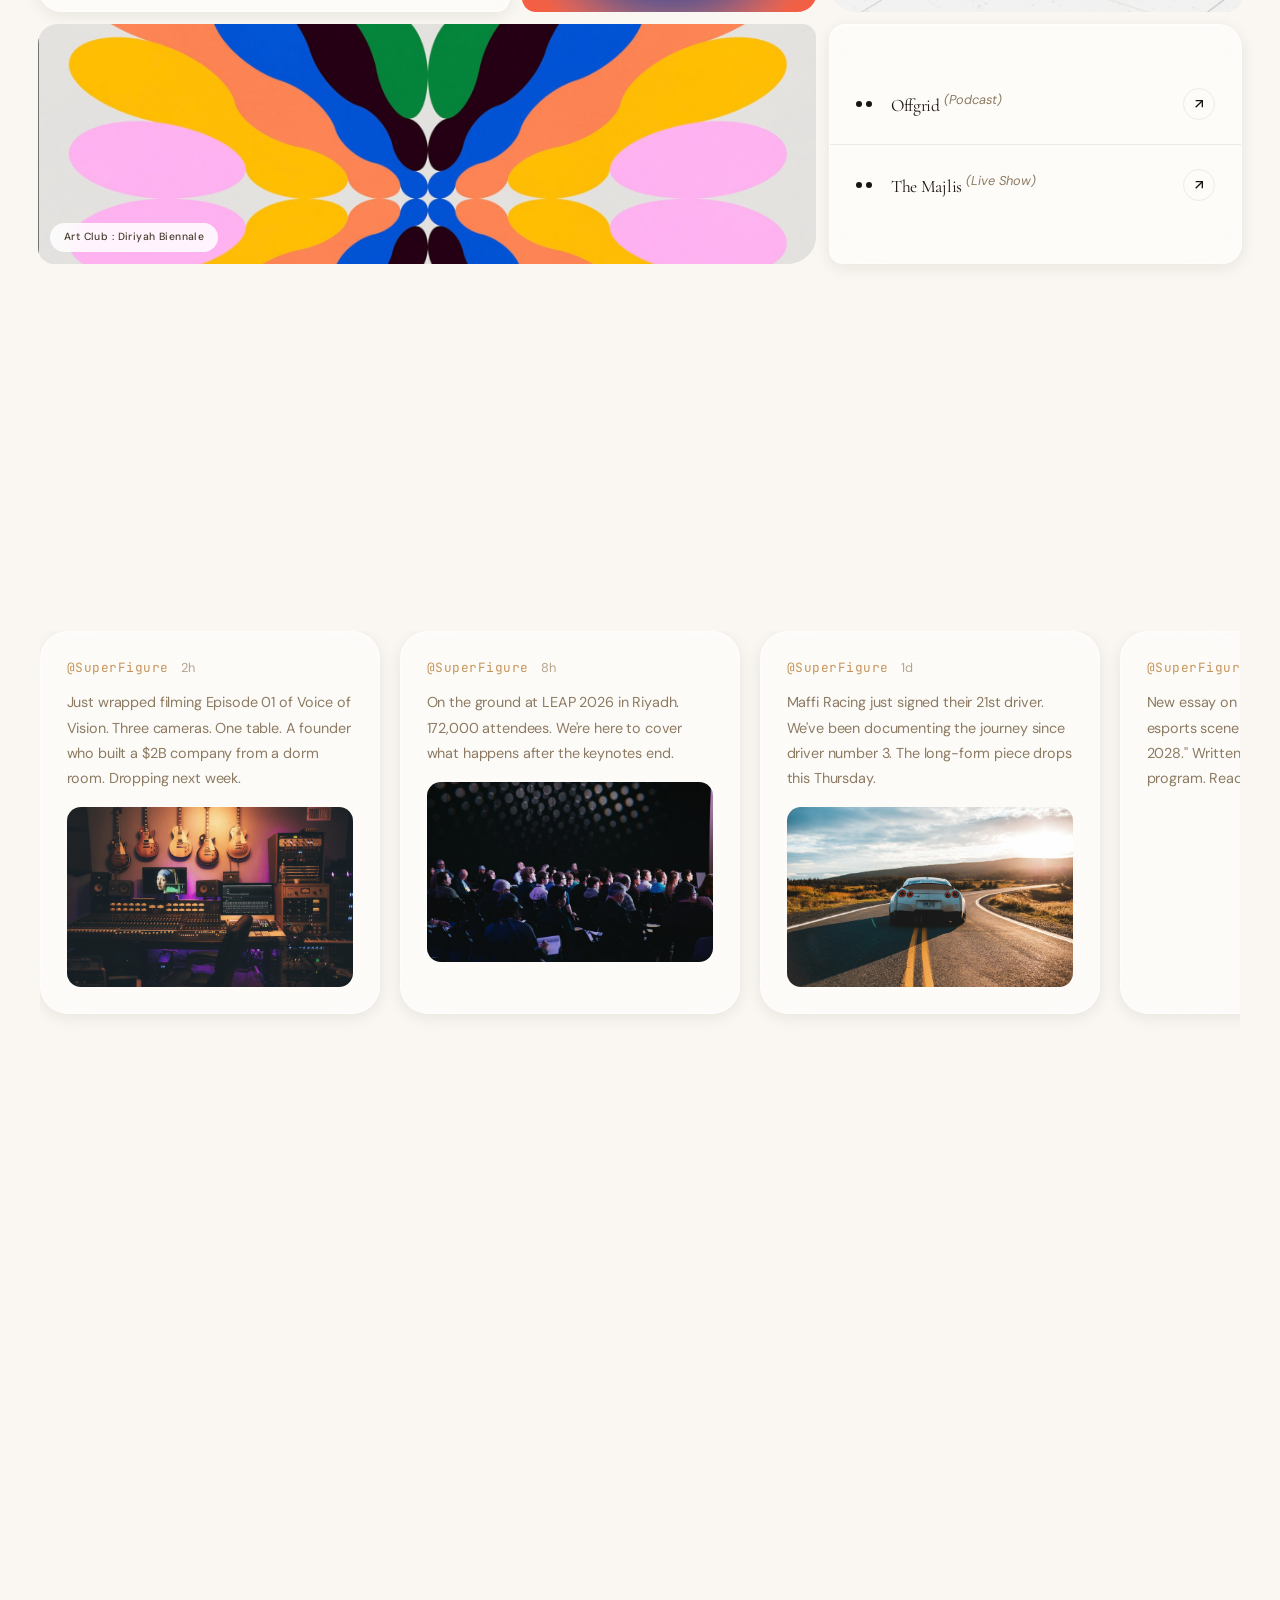
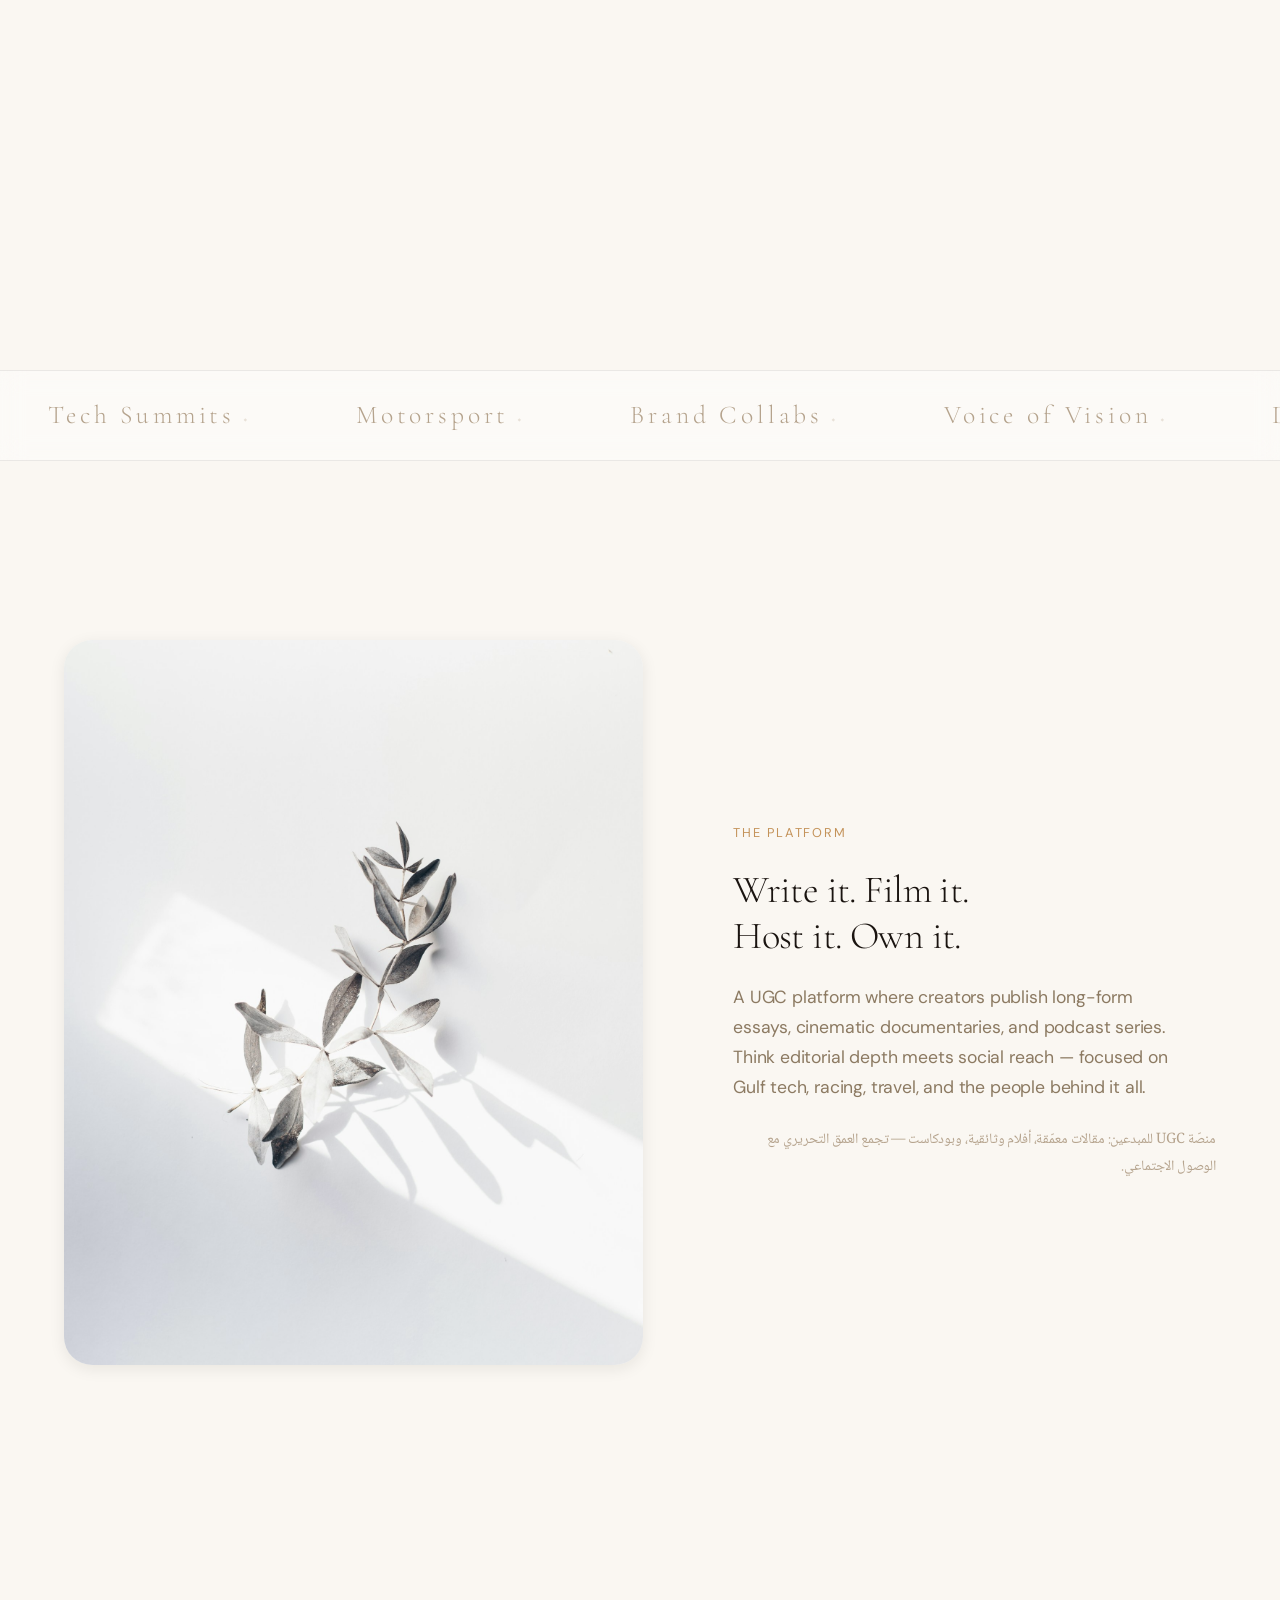
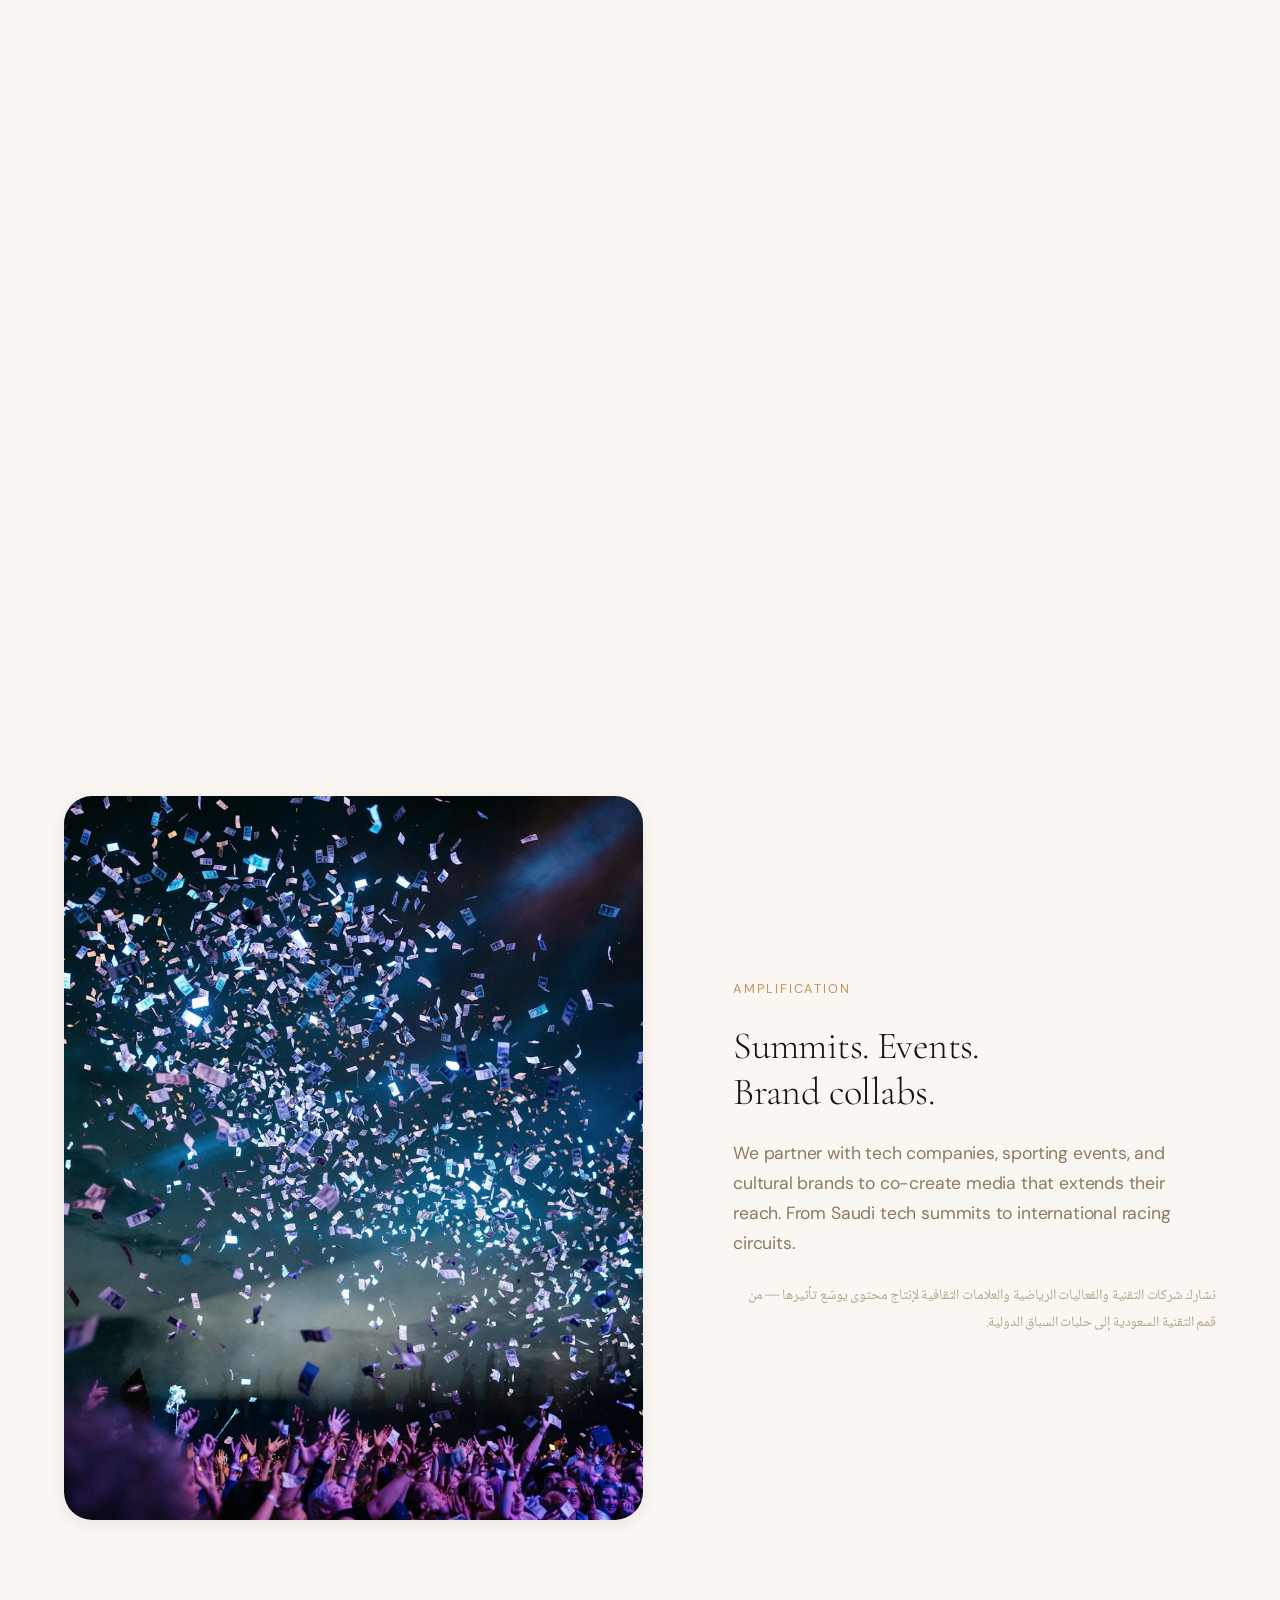
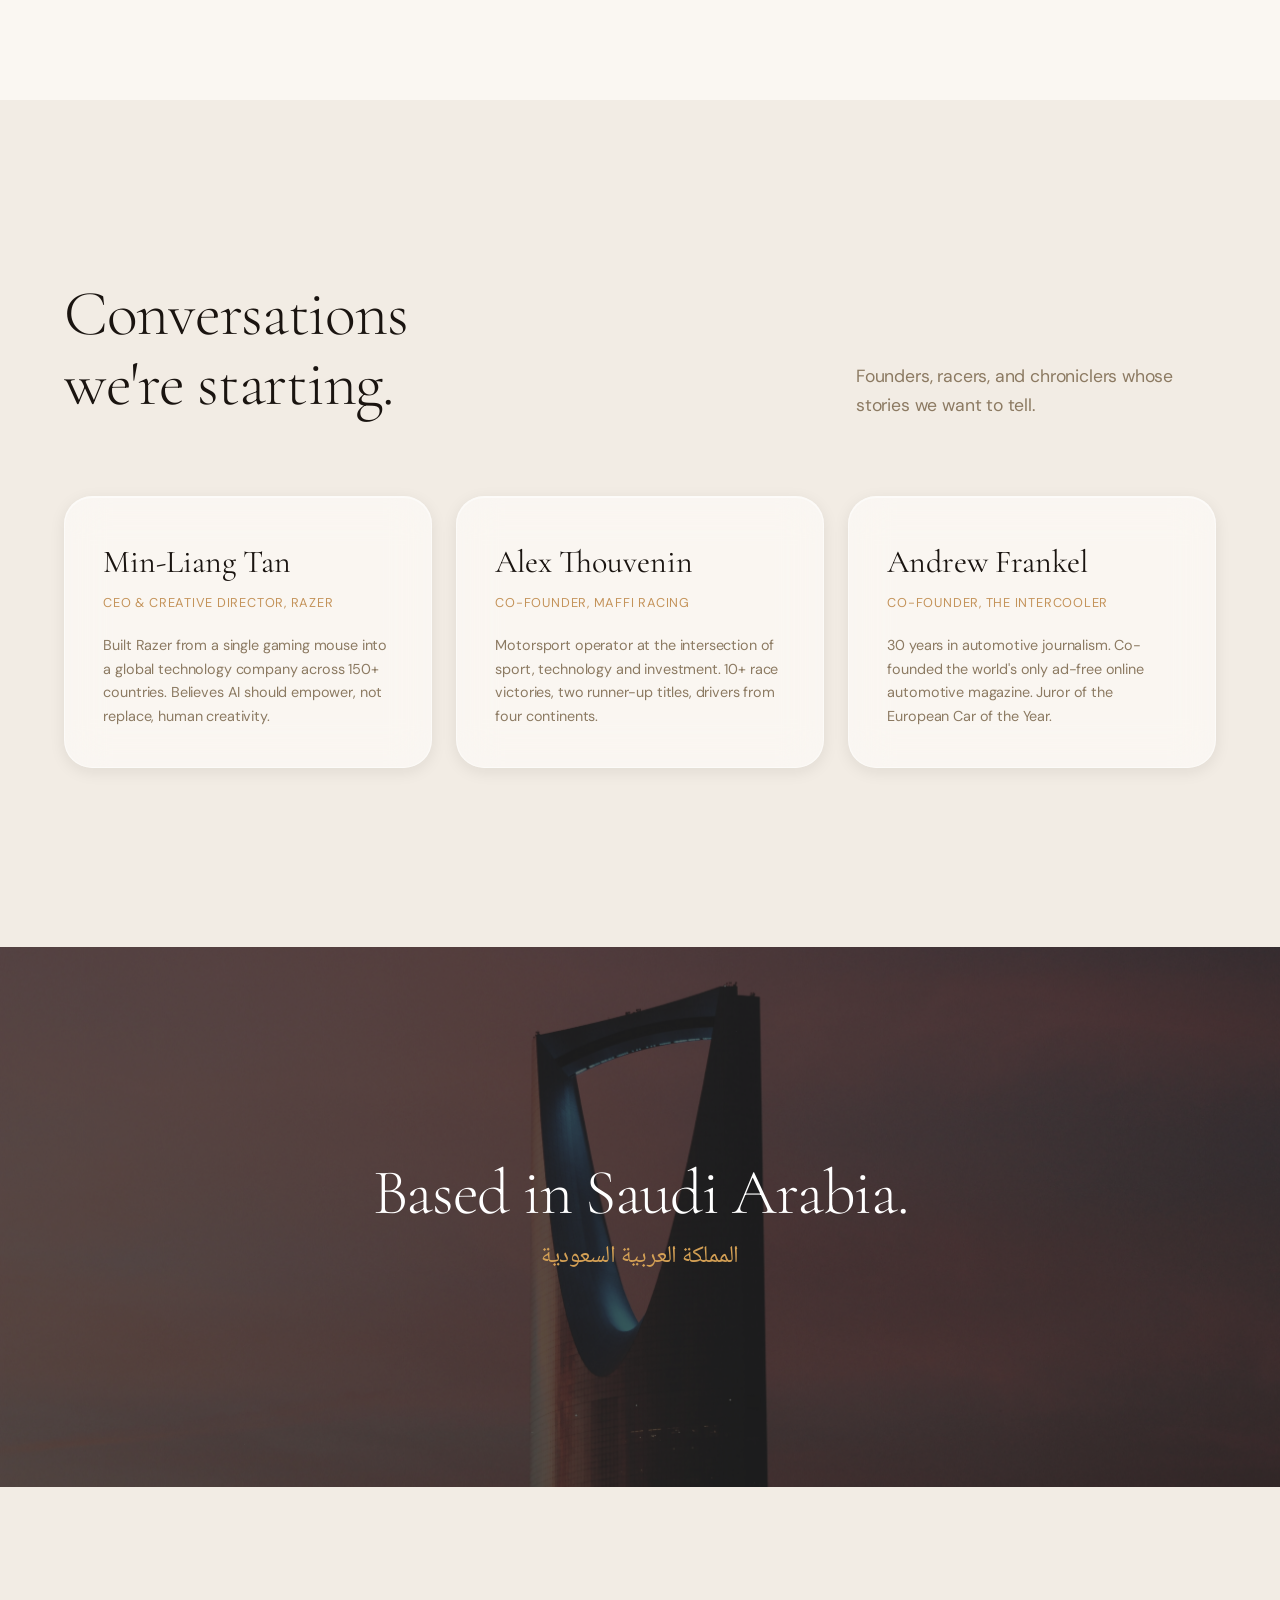
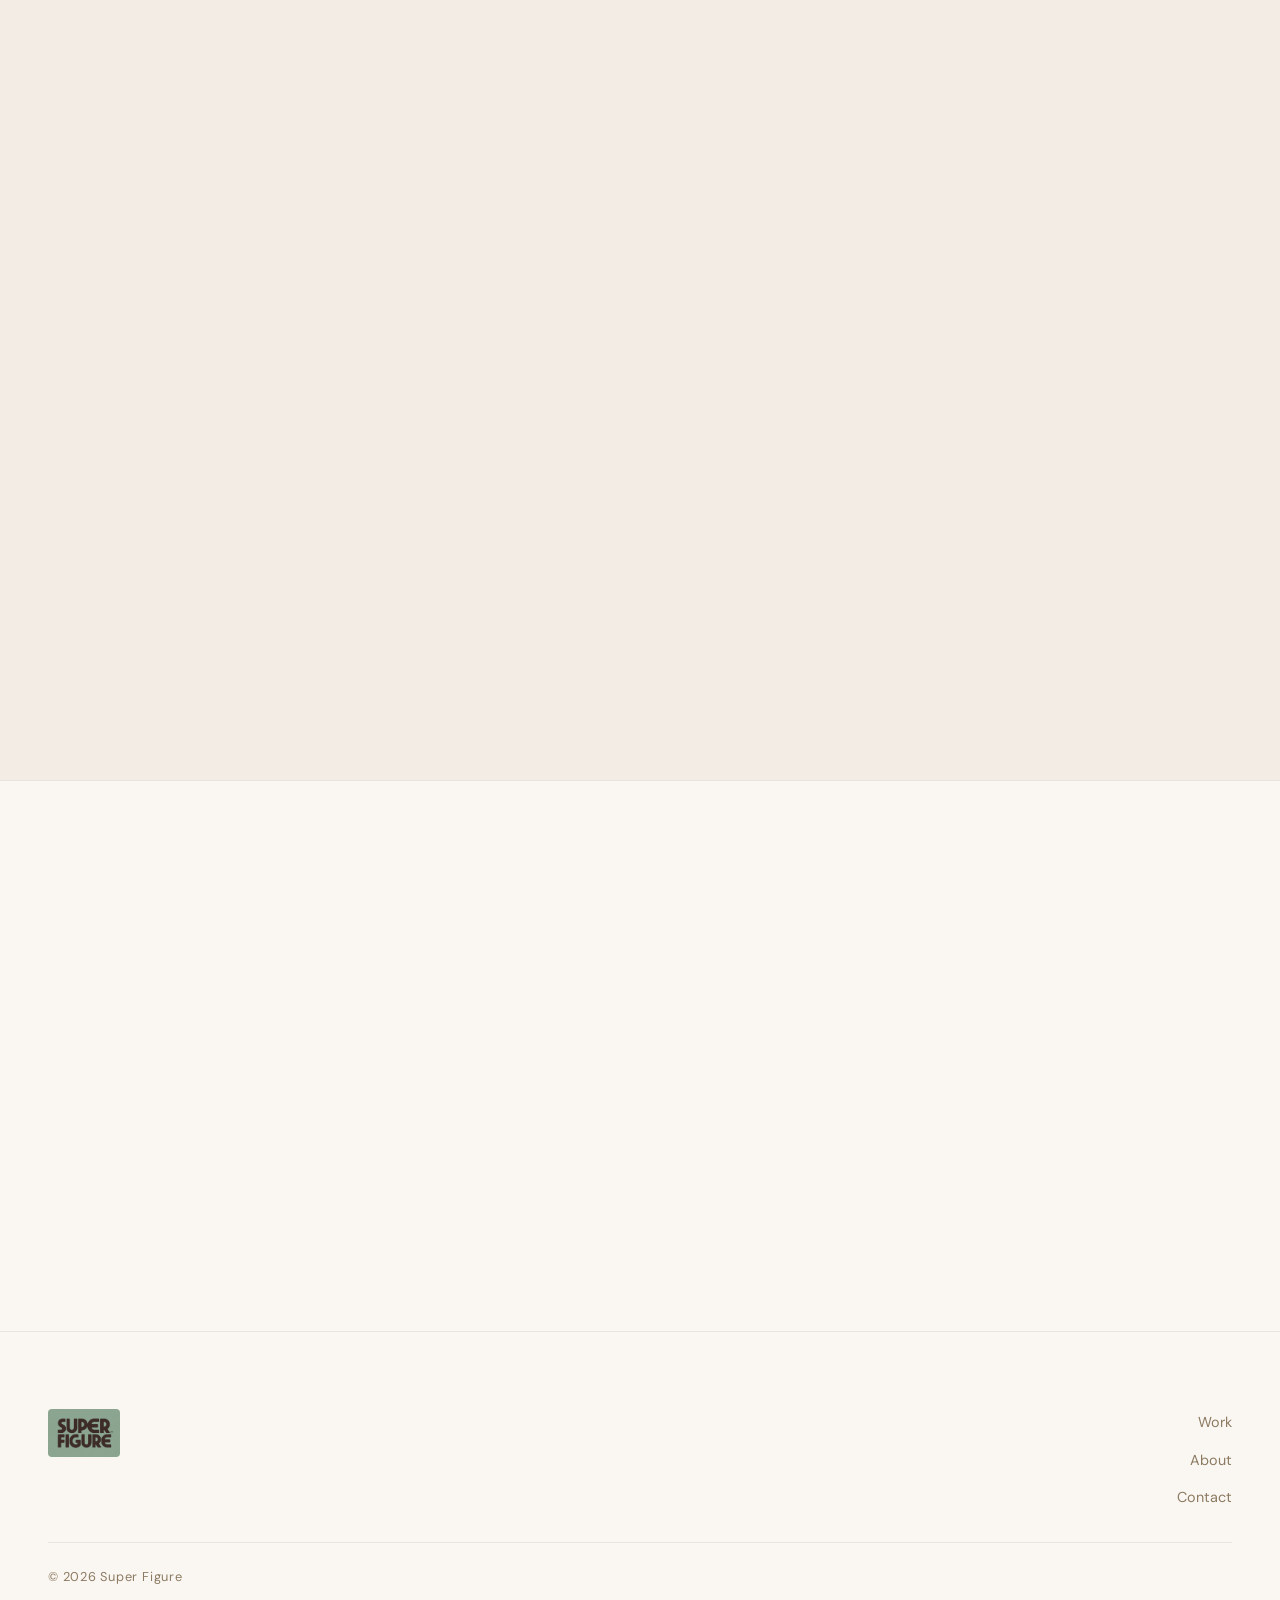
==== commit 4da29bcc: "favicon" ====
--- a/index.html
+++ b/index.html
@@ -12,7 +12,10 @@
   <link rel="preconnect" href="https://fonts.googleapis.com">
   <link rel="preconnect" href="https://fonts.gstatic.com" crossorigin>
   <link href="https://fonts.googleapis.com/css2?family=Cormorant+Garamond:ital,wght@0,300;0,400;0,600;1,300;1,400&family=DM+Sans:ital,wght@0,300;0,400;0,500;0,600;0,700&family=JetBrains+Mono:wght@300;400&family=Noto+Naskh+Arabic:wght@400;500;600&display=swap" rel="stylesheet">
-  <link rel="icon" type="image/svg+xml" href="favicon.svg">
+  <link rel="icon" type="image/x-icon" href="favicon.ico">
+  <link rel="icon" type="image/png" sizes="32x32" href="favicon-32x32.png">
+  <link rel="icon" type="image/png" sizes="192x192" href="favicon-192x192.png">
+  <link rel="apple-touch-icon" sizes="180x180" href="favicon-180x180.png">
 
   <link rel="stylesheet" href="styles/variables.css">
   <link rel="stylesheet" href="styles/base.css">
